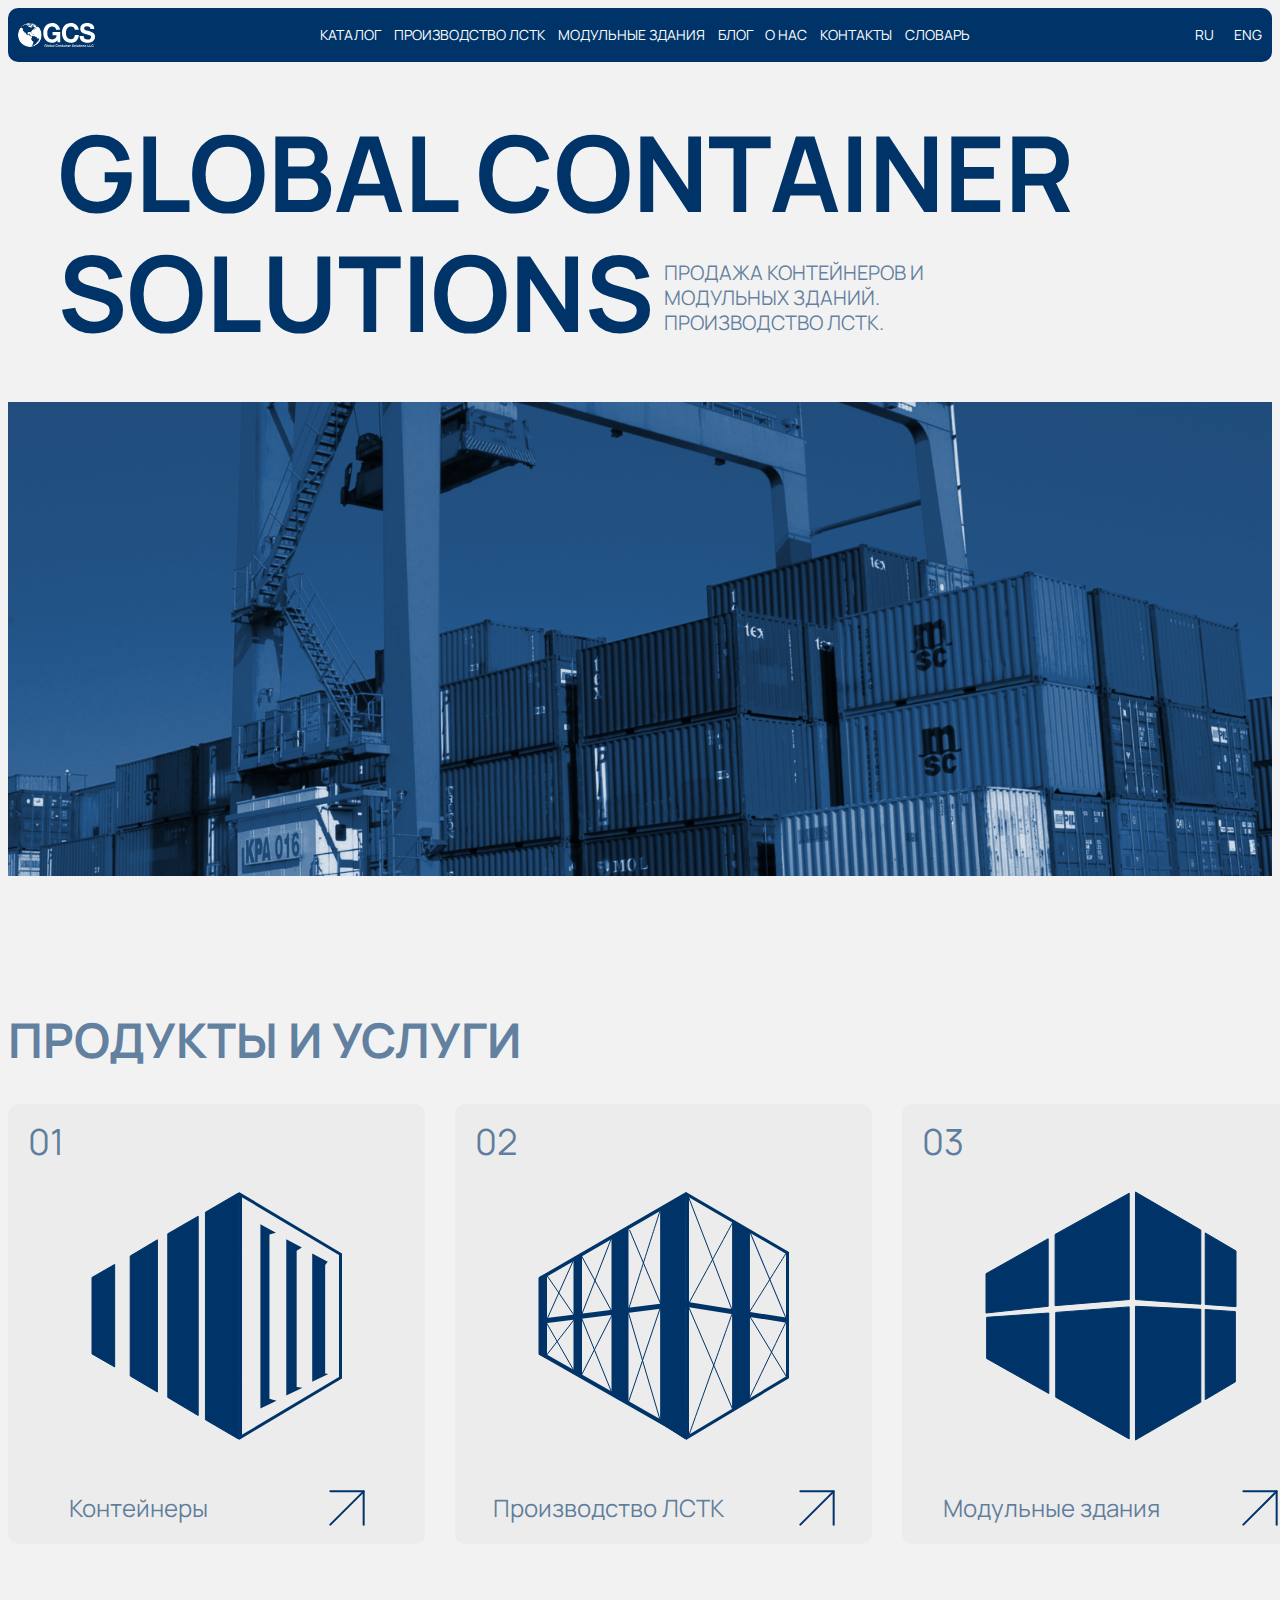
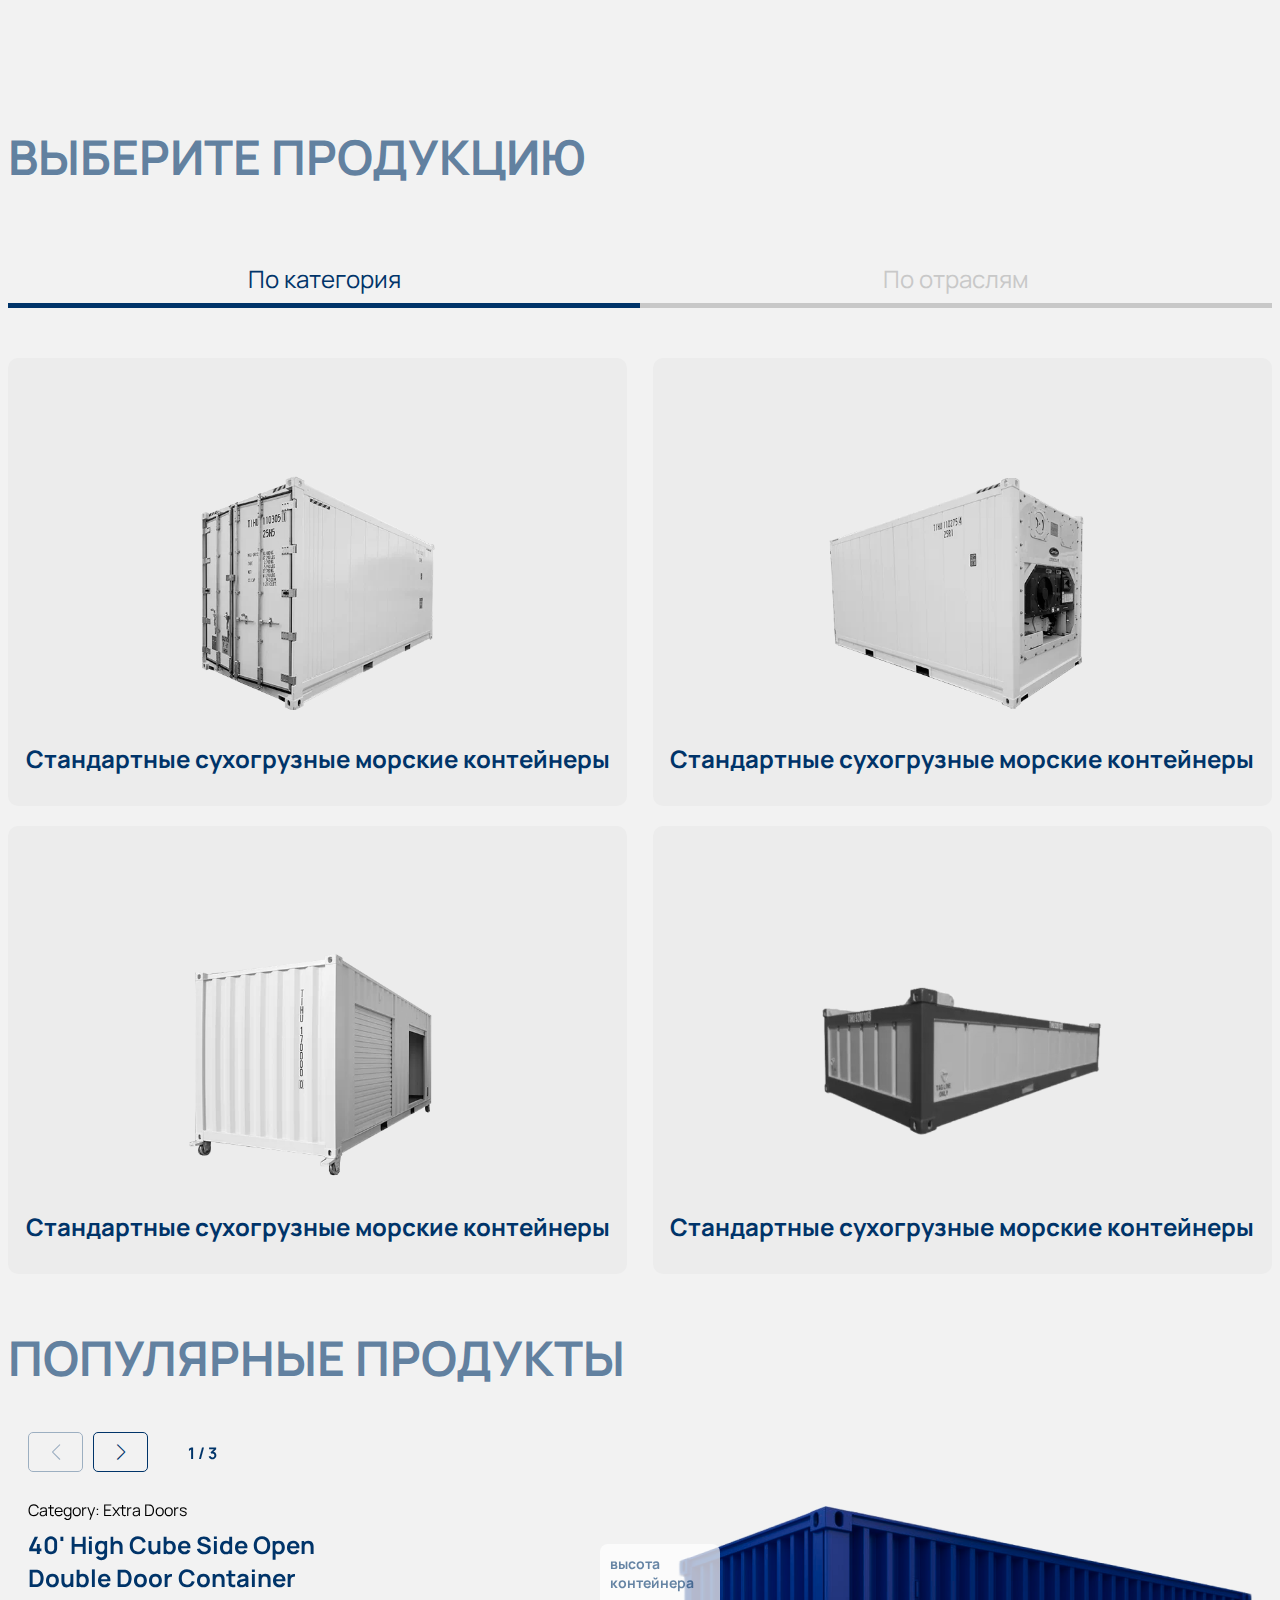
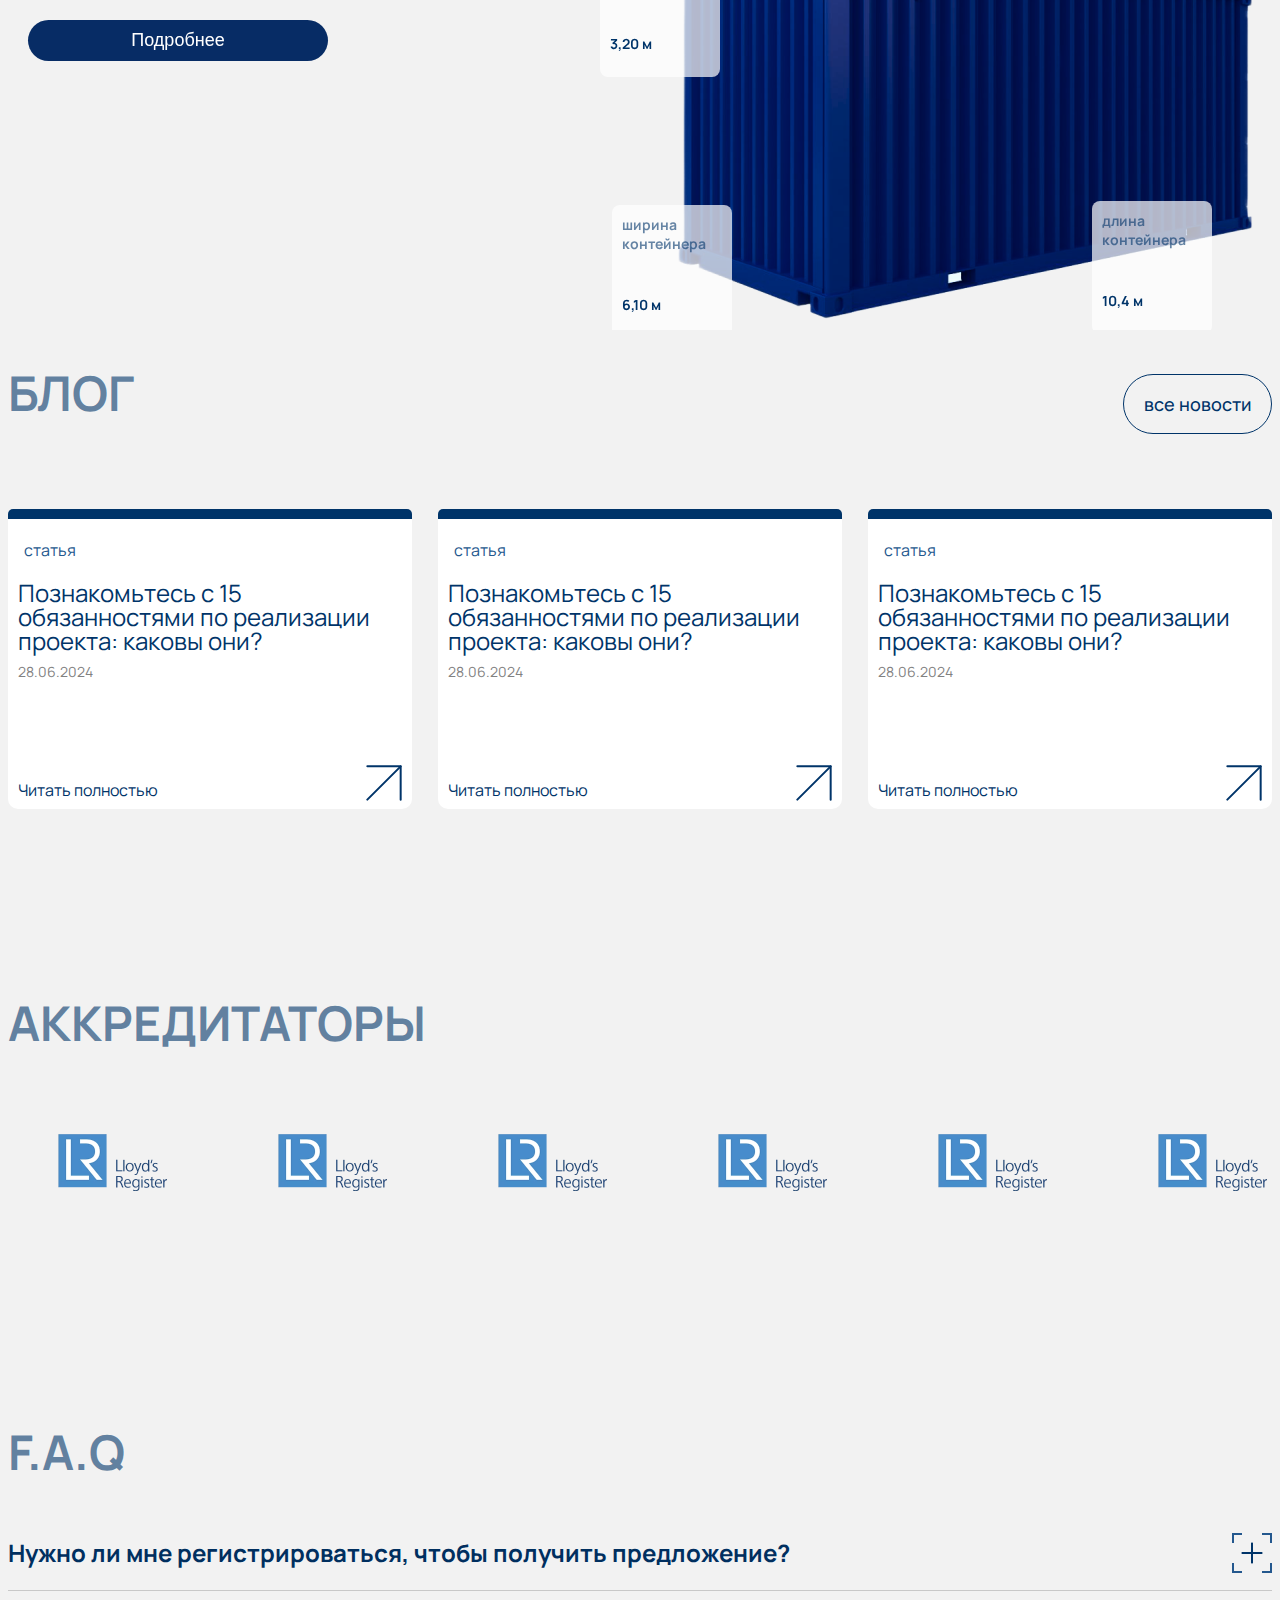
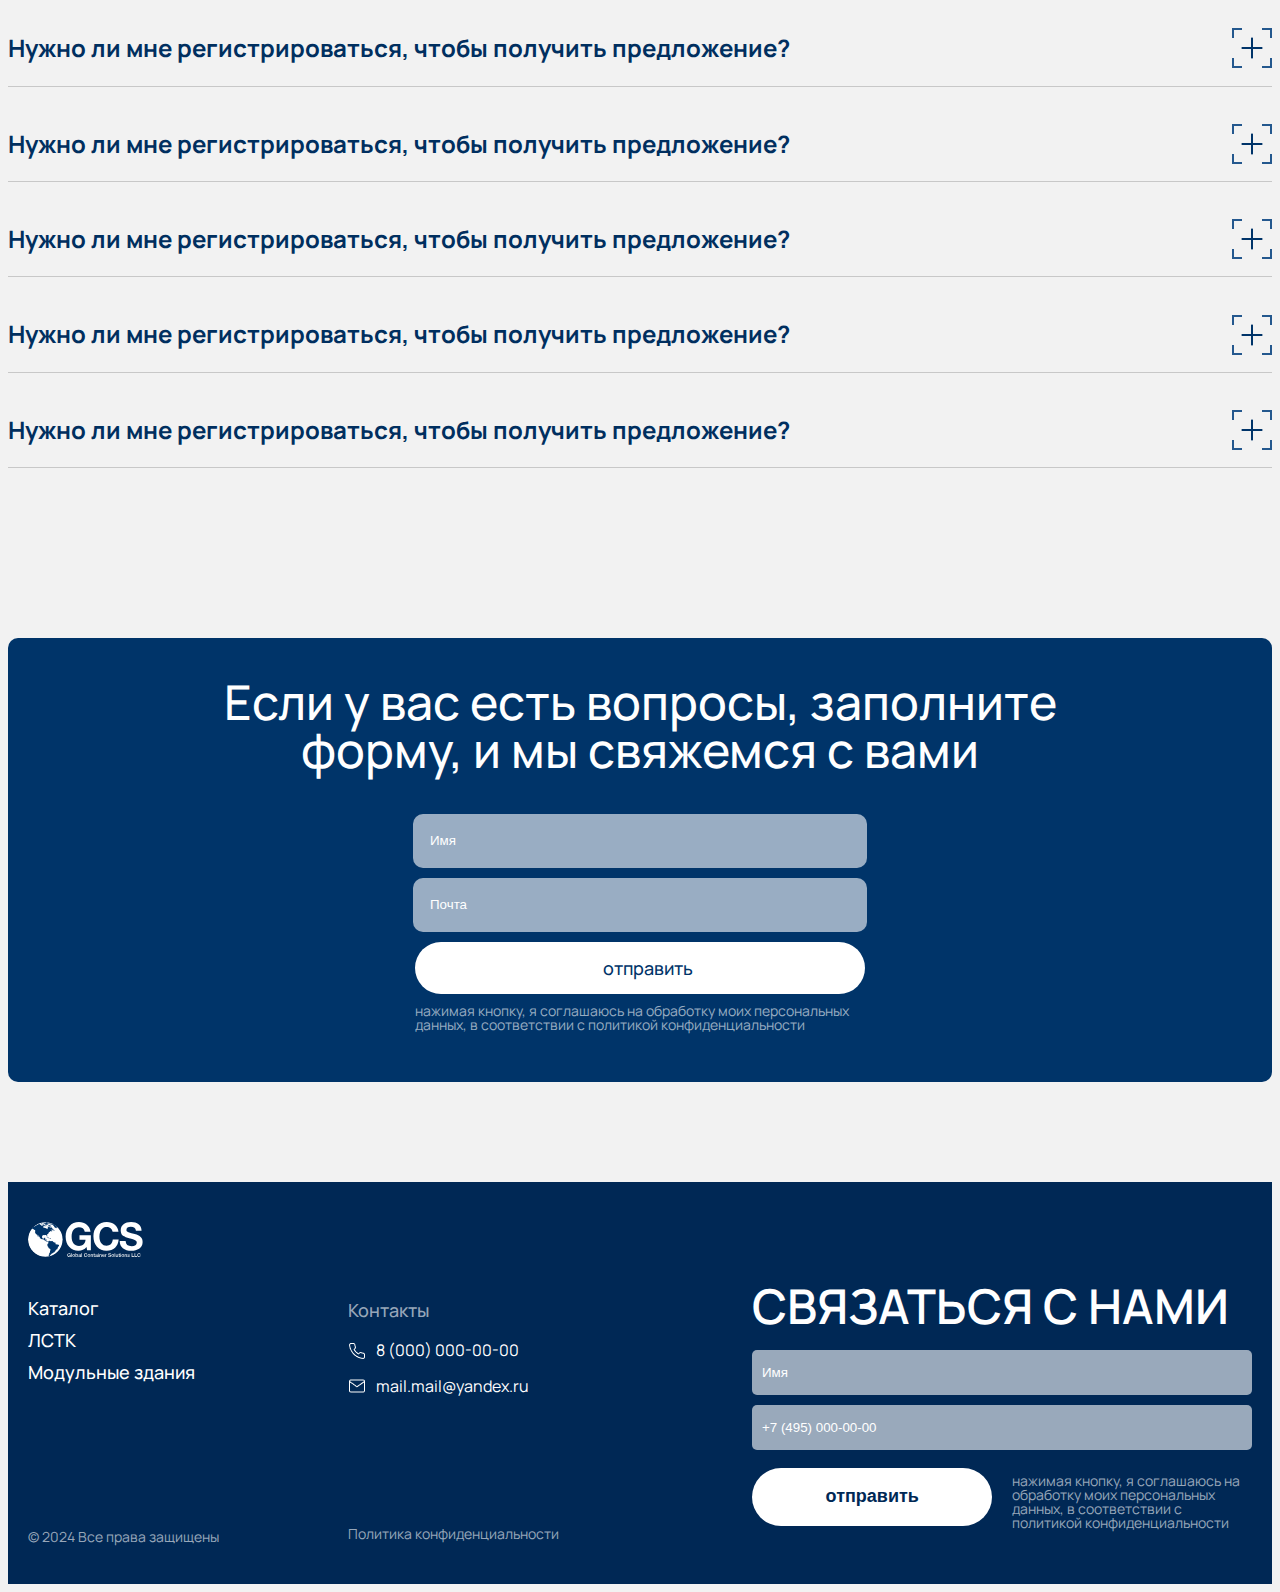
==== index.html @ d438d5f3 "поправил ссылки" ====
<!DOCTYPE html>
<html lang="ru">
<head>
    <meta charset="UTF-8">
    <meta name="viewport" content="width=device-width, initial-scale=1.0">
    <title>Главная страница</title>
    <link rel="stylesheet" href="owlcarousel/assets/owl.carousel.min.css">
    <link rel="stylesheet" href="owlcarousel/assets/owl.theme.default.min.css">
    <link rel="stylesheet" href="https://cdn.jsdelivr.net/npm/swiper@11/swiper-bundle.min.css" />
    <link rel="stylesheet" href="https://unpkg.com/swiper/swiper-bundle.min.css">
    <link rel="preconnect" href="https://fonts.googleapis.com">
    <link rel="preconnect" href="https://fonts.gstatic.com" crossorigin>
    <link rel="stylesheet" href="css/style.css">
    <link rel="stylesheet" href="css/style-media.css">
    <link href="https://fonts.googleapis.com/css2?family=Golos+Text:wght@400..900&family=Manrope:wght@200..800&display=swap" rel="stylesheet">
</head>

<style>







</style>
 
    

<body>

    <header>
        <div class="header-main">
            <div class="header-logo">
                <!-- <img src="img/Logo.png"> -->
                <svg xmlns="http://www.w3.org/2000/svg" width="77" height="24" viewBox="0 0 77 24" fill="none" style="margin-top: 5px;">
                    <g clip-path="url(#clip0_1022_3443)">
                    <path d="M23.7775 11.9979C23.7775 18.5639 18.4547 23.8867 11.8888 23.8867C5.32278 23.8867 0 18.5639 0 11.9979C0 5.43191 5.32278 0.109131 11.8888 0.109131C18.4547 0.109131 23.7775 5.43191 23.7775 11.9979Z" fill="white"/>
                    <path d="M12.1437 2.91209C12.113 2.91209 11.9594 2.88129 11.9287 2.88129C11.9184 2.86076 11.9041 2.80121 11.9287 2.72728C11.9594 2.66568 12.0208 2.72728 12.113 2.69648C12.2051 2.66568 12.1437 2.66568 12.328 2.66568C12.3526 2.66568 12.4611 2.70675 12.5123 2.72728C12.6045 2.75808 12.7827 2.81969 12.7581 2.81969H12.6352C12.5738 2.81969 12.4816 2.85049 12.4202 2.88129C12.3587 2.91209 12.3587 2.91209 12.2973 2.91209H12.1437Z" fill="#003469"/>
                    <path d="M17.5197 5.86899C17.4788 5.85873 17.3845 5.83819 17.3354 5.83819L17.3661 5.68418C17.3661 5.67392 17.3723 5.65338 17.3968 5.65338C17.4276 5.65338 17.4276 5.59178 17.4583 5.56098L17.489 5.53018L17.5197 5.43777L17.5812 5.31457C17.6221 5.2735 17.7102 5.19752 17.7348 5.22216C17.7655 5.25296 17.704 5.31457 17.704 5.34537V5.46857C17.7245 5.49938 17.7778 5.56098 17.8269 5.56098C17.8884 5.56098 17.9191 5.56098 18.042 5.59178C18.1648 5.62258 18.1034 5.62258 18.1648 5.71499V5.77659L18.3799 5.9922C18.3594 6.01273 18.3123 6.04764 18.2877 6.023C18.257 5.9922 18.2263 5.9306 18.1648 5.9306H18.1034C18.0522 5.92033 17.9437 5.89363 17.9191 5.86899C17.8945 5.84435 17.8474 5.83819 17.8269 5.83819L17.7348 5.86899H17.5197Z" fill="#003469"/>
                    <path d="M15.0007 11.444H14.7242C14.7037 11.4132 14.6935 11.3516 14.8163 11.3516C14.9699 11.3516 14.9085 11.3208 15.0007 11.2284C15.0314 11.1976 15.0007 11.136 15.1543 11.0436C15.3079 11.0436 15.4 11.2284 15.7072 11.29C15.953 11.3393 15.8506 11.3927 15.7687 11.4132C15.7175 11.4235 15.6028 11.444 15.5536 11.444C15.4922 11.444 15.4922 11.4748 15.4 11.4748C15.3079 11.4748 15.2771 11.5056 15.185 11.4748C15.1113 11.4502 15.0314 11.444 15.0007 11.444Z" fill="#003469"/>
                    <path d="M14.0791 11.1053L14.0791 11.0437C14.0791 11.0129 13.9562 10.9513 13.864 10.8897C13.7719 10.8281 13.8026 10.8589 13.7719 10.7973C13.7411 10.7357 13.649 10.7973 13.4647 10.7357C13.2803 10.6741 13.2189 10.6125 13.1575 10.6125C13.096 10.6125 13.0346 10.5509 12.9117 10.5201C12.7888 10.4893 12.7581 10.5817 12.6967 10.6125C12.6352 10.6433 12.5738 10.6741 12.6352 10.4585C12.6967 10.366 12.7581 10.4277 13.0039 10.4277C13.1575 10.4277 13.2189 10.4277 13.3418 10.4585C13.4647 10.4893 13.5261 10.4893 13.649 10.5201C13.7719 10.5509 13.8333 10.6433 13.864 10.6741C13.8947 10.7049 13.9562 10.7357 14.0176 10.7357C14.0791 10.7357 14.2327 10.7973 14.2941 10.7973C14.3556 10.7973 14.417 10.8897 14.5399 10.9513C14.6382 11.0006 14.5808 11.0539 14.5399 11.0745L14.417 11.1053H14.0791Z" fill="#003469"/>
                    <path d="M20.346 3.80531L20.4075 3.7437C20.4075 3.7437 19.9215 3.21592 19.578 2.91207C19.1929 2.57146 18.8612 2.29604 18.5335 2.11123C18.2058 1.92642 17.5382 1.54448 17.489 1.4952C17.4276 1.4952 17.274 1.37199 17.1204 1.37199H16.9361C16.8746 1.37199 16.9053 1.34119 16.8746 1.31039C16.8439 1.27959 16.8132 1.27959 16.6289 1.24879C16.4445 1.21798 16.4753 1.27959 16.3217 1.24879C16.1681 1.21798 16.0759 1.21798 15.9223 1.21798C15.7687 1.21798 15.7072 1.21798 15.6765 1.18718C15.6458 1.15638 15.6458 1.21798 15.5844 1.21798H15.4922C15.482 1.23852 15.4431 1.27959 15.3693 1.27959H15.0928C14.9085 1.27959 14.97 1.24879 14.9392 1.21798C14.9085 1.18718 14.7549 1.18718 14.5092 1.15638C14.2634 1.12558 14.3863 1.24879 14.3863 1.27959C14.3863 1.31039 14.4477 1.31039 14.5399 1.31039C14.632 1.31039 14.6013 1.31039 14.6628 1.34119C14.7242 1.37199 14.7549 1.40279 14.8164 1.43359C14.8778 1.4644 14.8778 1.4644 14.9085 1.4952C14.9392 1.526 14.9085 1.5876 15.0314 1.6184C15.1543 1.6492 15.1236 1.6184 15.2157 1.6184H15.4922C15.6765 1.6184 15.5844 1.6492 15.738 1.71081C15.8916 1.77241 15.8916 1.74161 16.2909 1.71081C16.5367 1.71081 16.3524 1.74161 16.506 1.77241C16.6596 1.80321 16.6289 1.83401 16.8132 1.92642C16.9975 2.01882 16.9668 2.04962 17.0282 2.11123C17.0897 2.17283 17.2125 2.26523 17.274 2.29604C17.3231 2.32068 17.3559 2.34737 17.3661 2.35764C17.4378 2.40897 17.5935 2.51781 17.6426 2.54245C17.7041 2.57325 17.7041 2.54245 17.7962 2.57325C17.8884 2.60405 17.6426 2.60405 17.5505 2.60405C17.4767 2.60405 17.4378 2.64512 17.4276 2.66565C17.4583 2.67592 17.5505 2.70261 17.6733 2.72726C17.8269 2.75806 17.7348 2.72726 17.8269 2.72726C17.9191 2.72726 18.0113 2.75806 18.1034 2.81966C18.1956 2.88126 18.0727 2.88126 17.9191 2.91207C17.7655 2.94287 17.8577 2.97367 17.7962 2.97367C17.7348 2.97367 17.7655 3.00447 17.7962 3.12768C17.8577 3.15848 17.8577 3.18928 17.9191 3.25088C17.9806 3.31248 17.9806 3.34329 18.1034 3.43569C18.2263 3.52809 18.1649 3.49729 18.1956 3.6205C18.2263 3.7437 18.257 3.7129 18.3492 3.77451C18.4414 3.83611 18.5335 3.89771 18.595 3.89771C18.6564 3.89771 18.6257 3.92851 18.7793 3.95931C18.9329 3.99012 18.9943 4.08252 19.0558 4.11332C19.1172 4.14412 19.1172 4.17493 19.1479 4.23653C19.1786 4.29813 19.3015 4.23653 19.363 4.23653C19.4244 4.23653 19.4244 4.23653 19.4244 4.14412C19.4244 4.05172 19.4244 4.11332 19.4858 4.02092C19.5166 4.02092 19.5473 4.02092 19.6702 3.7437C19.7623 3.7437 19.7623 3.77451 19.9159 3.80531C20.0695 3.83611 20.0695 3.83611 20.1617 3.83611C20.2354 3.83611 20.2539 3.87718 20.2539 3.89771C20.2743 3.88745 20.3214 3.85459 20.346 3.80531Z" fill="#003469"/>
                    <path d="M13.0345 1.27959H12.9117C12.9219 1.27959 12.9362 1.28575 12.9117 1.31039C12.8871 1.33503 12.9014 1.38226 12.9117 1.40279C12.9014 1.40279 12.8687 1.40895 12.8195 1.43359C12.7581 1.4644 12.6966 1.43359 12.6659 1.43359H12.4816C12.3587 1.43359 12.2665 1.43359 11.9593 1.40279C11.7136 1.37815 11.7955 1.39253 11.8672 1.40279C11.734 1.40279 11.4309 1.39663 11.2835 1.37199C11.1913 1.37199 10.9148 1.37199 10.8841 1.31039C10.9251 1.27959 11.0316 1.21182 11.1299 1.18718C11.1606 1.18718 11.3756 1.21798 11.6214 1.27959C11.7613 1.31465 12.0339 1.31021 12.2534 1.29734C12.2132 1.28945 12.1719 1.27959 12.1129 1.27959C11.9286 1.27959 11.9901 1.24879 11.9593 1.21798C11.9348 1.19334 11.8467 1.18718 11.8057 1.18718L11.6214 1.15638C11.6009 1.14611 11.5661 1.12558 11.5907 1.12558C11.6214 1.12558 11.6521 1.09478 11.7136 1.00237C11.6828 0.971571 11.5907 1.00237 11.4371 1.03317C11.4064 1.03317 11.3756 1.06398 11.2835 1.06398H11.0992C11.0377 1.06398 10.9456 1.06398 10.8227 0.940771C10.7305 0.879168 10.7305 0.940771 10.6691 0.940771H10.3619C10.239 0.940771 10.2697 0.899702 10.3004 0.879168C10.3209 0.868901 10.368 0.842206 10.3926 0.817565C10.4233 0.786763 10.454 0.786763 10.5155 0.755962C10.5769 0.72516 10.6076 0.72516 10.6691 0.694359C10.7305 0.663557 10.792 0.694359 10.8534 0.72516C10.9148 0.755962 11.007 0.755962 11.0992 0.786763C11.1729 0.811404 11.1913 0.838099 11.1913 0.848366C11.222 0.827832 11.2896 0.774443 11.3142 0.72516C11.4371 0.72516 11.3756 0.72516 11.4678 0.663557C11.56 0.601954 11.5292 0.663557 11.56 0.601954C11.5907 0.540352 11.5907 0.571153 11.6521 0.571153C11.7136 0.571153 11.6828 0.571153 11.8057 0.601954C11.9286 0.632756 12.0208 0.601954 12.1744 0.601954H12.3587C12.3894 0.601954 12.4201 0.50955 12.4201 0.447947V0.417146C12.3177 0.396611 12.1068 0.355543 12.0822 0.355543C12.0515 0.355543 12.0208 0.355543 11.8979 0.324741C11.775 0.29394 11.8979 0.263138 11.9593 0.201535C11.9839 0.176894 12.0105 0.191268 12.0208 0.201535L12.0515 0.109131C12.4406 0.119398 13.2312 0.146093 13.2803 0.170734C13.3417 0.201535 13.3725 0.324741 13.3725 0.324741C13.3725 0.324741 13.2189 0.386344 13.096 0.478749C13.1267 0.478749 13.2218 0.551204 13.311 0.571153C13.4164 0.594718 13.4339 0.571153 13.5875 0.571153C13.7411 0.571153 13.7411 0.571153 13.9254 0.601954C14.1098 0.632756 14.1712 0.632756 14.2326 0.632756C14.2941 0.632756 14.5398 0.755962 14.6934 0.786763C14.847 0.817565 15.1235 0.909969 15.4614 0.909969C15.7994 0.909969 15.6151 0.940771 15.7072 0.971572C15.7994 1.00237 15.5536 0.971572 15.4 0.971572H15.3078C15.2464 0.981839 15.1112 1.00237 15.0621 1.00237H14.7549C14.7242 1.00237 14.632 1.00237 14.4477 1.06398C14.4231 1.11326 14.417 1.08451 14.417 1.06398H14.2326C14.1917 1.05371 14.0913 1.02701 14.0176 1.00237C13.9254 0.971572 13.9254 1.00237 13.864 1.00237C13.8026 1.00237 13.8333 1.06398 13.8026 1.06398C13.7718 1.06398 13.7718 1.09478 13.7411 1.12558C13.7165 1.15022 13.5988 1.13585 13.5476 1.12558L13.2803 1.12558C13.1328 1.12558 13.2189 1.14611 13.2803 1.15638C13.2598 1.18718 13.2036 1.22114 13.179 1.24578C13.1483 1.27658 13.096 1.27959 13.0345 1.27959Z" fill="#003469"/>
                    <path d="M9.99327 1.46436C9.99327 1.489 9.97279 1.49516 9.96255 1.49516H9.34815C9.25598 1.49516 9.28669 1.49515 9.22525 1.46435C9.16382 1.43355 9.16382 1.43355 9.1331 1.40275C9.10238 1.37195 9.07166 1.37195 9.07166 1.34115C9.07166 1.31035 8.94878 1.34115 8.88734 1.34115C8.8259 1.34115 8.79518 1.34115 8.73374 1.27955C8.6723 1.21794 8.73374 1.21794 8.76446 1.15634C8.79518 1.09474 8.79518 1.12554 8.85662 1.09474C8.91806 1.06394 8.91806 1.09474 9.04094 1.06394C9.16382 1.03314 9.07166 1.06394 9.22526 1.06394H9.40959C9.56319 1.06394 9.50175 1.09474 9.53247 1.12554C9.56319 1.15634 9.50175 1.15634 9.44031 1.18714C9.37887 1.21794 9.34815 1.27955 9.34815 1.31035C9.34815 1.33499 9.36863 1.32062 9.37887 1.31035H9.40959C9.45055 1.31035 9.54476 1.30419 9.59391 1.27955C9.65535 1.24875 9.65535 1.27955 9.71679 1.27955H9.87039C9.96255 1.27955 9.96255 1.31035 9.99327 1.34115C10.024 1.37195 9.99327 1.43355 9.99327 1.46436Z" fill="#003469"/>
                    <path d="M14.1314 23.4028C14.0822 23.4028 14.0935 23.4072 14.0699 23.4028C13.9485 23.38 14.2235 23.1263 14.2235 23.1263V23.0034L14.285 22.7884C14.2542 22.7679 14.1867 22.7147 14.1621 22.6655C14.1375 22.6164 14.1314 22.6113 14.1314 22.5734C14.1314 22.4595 14.3095 22.5549 14.4078 22.4812C14.5307 22.389 14.5307 22.4198 14.5307 22.3583C14.5307 22.2969 14.6229 22.2354 14.6536 22.1126C14.6536 22.1126 14.5205 22.0921 14.5307 22.0511C14.541 22.0102 14.5553 21.8852 14.5307 21.7132C14.5 21.4981 14.5307 21.6518 14.5307 21.5596C14.5307 21.4674 14.5614 21.4367 14.7458 21.1909C14.8687 21.0681 14.9199 21.0783 14.9301 21.0988C14.9608 21.0578 15.0222 20.9698 15.0222 20.9452V20.7609C15.0222 20.7117 15.0427 20.6789 15.053 20.6687C15.0632 20.6482 15.0837 20.552 15.0837 20.3308C15.0837 20.0543 15.053 20.2386 15.0837 20.085C15.1144 19.9314 15.1759 19.9621 15.1759 19.9007C15.1759 19.8393 15.268 19.7778 15.268 19.6856C15.268 19.5935 15.268 19.5013 15.2987 19.1941C15.3295 19.0712 15.3295 19.102 15.4216 18.8869C15.4216 18.7948 15.3602 18.7333 15.3295 18.6412C15.2987 18.549 15.268 18.5797 15.1759 18.4876C15.0837 18.3954 15.053 18.4876 15.053 18.4261C15.053 18.3647 14.9301 18.3032 14.7458 18.2418C14.5983 18.1926 14.541 18.1599 14.5307 18.1496C14.4181 18.0882 14.1867 17.9407 14.1621 17.8424C14.1314 17.7195 14.1006 17.781 14.0699 17.6888C14.0392 17.5967 14.0085 17.5659 14.0085 17.4431C14.0085 17.3202 13.9163 17.3202 13.7934 17.0437C13.6706 16.7672 13.7013 16.9515 13.5784 16.7058C13.4555 16.46 13.4248 16.6443 13.3634 16.5829C13.3019 16.5215 13.2098 16.46 13.3634 15.9992C13.4248 15.9378 13.3634 15.9071 13.3019 15.7227C13.2405 15.6306 13.2098 15.6306 13.517 14.9854C13.732 14.8011 13.7013 14.8933 13.7934 14.7704C13.8856 14.6475 13.9163 14.709 13.9163 14.6168C13.9163 14.5431 13.9778 14.5451 14.0085 14.5554V14.0946L13.9163 13.8795C13.8754 13.8488 13.7811 13.7628 13.732 13.6645C13.7106 13.6217 13.704 13.6007 13.7049 13.5922L13.5784 13.5416C13.5374 13.5621 13.4371 13.603 13.3634 13.603C13.2896 13.603 13.3326 13.644 13.3634 13.6645C13.3224 13.6952 13.2343 13.7382 13.2098 13.6645C13.179 13.5723 13.0869 13.6337 13.0254 13.603C12.964 13.5723 12.9025 13.603 12.9025 13.5416C12.9025 13.4924 12.8411 13.4801 12.8104 13.4801C12.7592 13.4597 12.6568 13.4064 12.6568 13.3573C12.6568 13.2958 12.5646 13.3573 12.3803 13.2651C12.2881 13.2651 12.2881 13.2037 12.1345 12.9886C12.0424 12.8657 12.1345 12.9272 12.0731 12.8657C12.0117 12.8043 12.0731 12.7429 12.0117 12.6507C11.9502 12.5585 11.8888 12.6507 11.7659 12.6507C11.643 12.6507 11.6737 12.6507 11.6123 12.5278C11.5509 12.4049 11.5201 12.5278 11.3973 12.4664C11.2744 12.4049 11.2437 12.4664 11.09 12.4357C10.9364 12.4049 10.9979 12.4049 10.9057 12.3128C10.875 12.2821 10.7828 12.2513 10.66 12.0363C10.6292 11.9441 10.5371 11.9134 10.4142 11.9134H9.7998C9.76908 11.8929 9.65234 11.852 9.43115 11.852C9.20997 11.852 9.25707 11.7701 9.30827 11.7291C9.20587 11.6881 8.98264 11.5939 8.90891 11.5448C8.81675 11.4833 8.81675 11.4833 8.66314 11.3912C8.54026 11.3174 8.40714 11.1966 8.35594 11.1454L8.09812 11.1168C8.09275 11.1177 8.08656 11.1171 8.07946 11.1147L8.09812 11.1168C8.16252 11.1054 8.11018 10.8646 8.11018 10.5924C8.11018 10.5003 8.07946 10.4696 8.04874 10.4081C8.01802 10.3467 7.89514 10.2545 7.8337 10.1931C7.77226 10.1316 7.80298 10.1009 7.43433 9.82443C7.34217 9.79371 7.34217 9.76299 7.15785 9.48651C7.09641 9.3329 7.00425 9.39435 7.00425 9.3329V9.11786C7.00425 8.99498 6.81993 9.0257 6.66632 8.90282C6.51272 8.77994 6.54344 8.77994 6.45128 8.74922C6.35912 8.7185 6.35912 8.8721 6.35912 8.90282C6.35912 8.9274 6.42056 8.99498 
                    6.45128 9.0257C6.46152 9.05642 6.50658 9.14244 6.60488 9.24074C6.70319 9.33905 6.6868 9.38411 6.66632 9.39435L6.81993 9.57867L6.88137 9.70155C6.90185 9.74251 6.9551 9.84286 7.00425 9.91659C7.0534 9.99032 7.02473 9.98827 7.00425 9.97803C7.03497 10.019 7.1087 10.1009 7.15785 10.1009C7.207 10.1009 7.23977 10.1624 7.25001 10.1931C7.28073 10.2443 7.32374 10.359 7.25001 10.4081C7.20086 10.4081 7.20905 10.3672 7.21929 10.3467C7.19881 10.3467 7.13942 10.3282 7.06569 10.2545C6.97353 10.1624 7.00425 10.2545 6.94281 10.2545C6.89365 10.2545 6.88137 10.2136 6.88137 10.1931H6.81993C6.78921 10.1112 6.72776 9.92888 6.72776 9.85515C6.72776 9.76299 6.66632 9.70155 6.60488 9.64011C6.54344 9.57867 6.45128 9.57867 6.35912 9.39435C6.35912 9.3329 6.26696 9.3329 6.26696 9.1793C6.23624 9.11786 6.20552 9.0257 5.99048 8.65706C5.92904 8.53418 5.92904 8.47274 5.71399 8.31913C5.52967 8.28841 5.52967 8.28841 5.49895 8.25769C5.46823 8.22697 5.40679 8.19625 5.37607 8.16553C5.3515 8.14096 5.32487 8.05289 5.31463 8.01193L5.22247 7.95049C5.20199 7.89929 5.13645 7.76003 5.03815 7.61257C5.03815 7.58185 4.94599 7.55113 4.88455 7.27464C4.88455 7.2132 4.82311 7.12104 4.82311 6.93672V6.66024L4.94599 6.4452V6.04583C4.94599 6.01511 4.88455 5.95367 4.88455 5.92295C4.88455 5.89223 4.94599 5.92295 4.94599 5.89223C4.94599 5.86151 5.09959 5.76935 5.06887 5.73863C5.03815 5.70791 5.06887 5.70791 5.03815 5.67719C5.00743 5.64647 4.91527 5.64647 4.82311 5.58503C4.73094 5.52359 4.6695 5.55431 4.54662 5.49287C4.42374 5.43142 4.42374 5.46215 4.3623 5.43142C4.30086 5.4007 4.30086 5.4007 4.23942 5.27782C4.17798 5.15494 4.23942 5.18566 4.17798 5.00134C4.11654 4.81702 4.14726 5.00134 4.08582 5.06278C4.02438 5.12422 4.02438 5.12422 3.9015 5.0935C3.77861 5.06278 3.80934 5.03206 3.77861 5.00134C3.74789 4.97062 3.74789 4.90918 3.77861 4.81702C3.80934 4.72486 3.77861 4.7863 3.71717 4.75558C3.65573 4.72486 3.68645 4.7863 3.65573 4.84774C3.62501 4.90918 3.53285 4.90918 3.44069 4.90918C3.34853 4.90918 3.44069 4.87846 3.40997 4.7863C3.37925 4.69414 3.40997 4.75558 3.37925 4.69414C3.34853 4.6327 3.28709 4.6327 3.22565 4.6327H2.94917C2.79557 4.6327 2.88773 4.66342 2.82629 4.69414C2.76484 4.72486 2.73412 4.75558 2.67268 4.75558C2.62353 4.75558 2.50884 4.71462 2.45764 4.69414C2.45764 4.69414 2.79989 4.25177 3.04133 3.98757C3.25879 3.74961 3.62501 3.40388 3.62501 3.40388L3.80934 3.281H3.84006C3.87078 3.281 3.93836 3.27486 3.96294 3.25028C3.99366 3.21956 4.02438 3.21956 4.08582 3.15812C4.14726 3.09668 4.2087 3.1274 4.3623 3.06596C4.5159 3.00452 4.45446 3.03524 4.57734 3.00452C4.70022 2.9738 4.63878 2.9738 4.73094 2.94308C4.82311 2.91236 4.79239 2.91236 4.85383 2.88164C4.91527 2.85092 4.94599 2.85092 5.03815 2.8202C5.13031 2.78948 5.16103 2.78948 5.22247 2.75876C5.28391 2.72804 5.22247 2.69732 5.28391 2.57444C5.34535 2.45155 5.28391 2.513 5.37607 2.45155C5.46823 2.39011 5.52967 2.42083 5.71399 2.39011C5.89832 2.35939 5.80616 2.23651 5.83688 2.14435C5.86145 2.07062 5.97 2.11363 6.0212 2.14435L6.38984 2.08291H6.45128C6.49224 2.08291 6.67247 2.07062 7.06569 2.02147C7.55721 1.96003 7.28073 2.02147 7.40361 1.99075C7.52649 1.96003 7.49577 1.96003 7.55721 1.92931C7.60637 1.90473 7.63913 1.87811 7.64937 1.86787C7.60841 1.85763 7.49577 1.83715 7.37289 1.83715H7.00425C6.91209 1.83715 6.60488 1.80643 6.57416 1.68355C6.6356 1.65283 6.69704 1.68355 6.75849 1.62211C6.81993 1.56067 6.85065 1.56067 6.91209 1.52995C6.97353 1.49922 6.97353 1.49922 7.09641 1.40706C7.21929 1.3149 7.15785 1.37634 7.37289 1.3149C7.58793 1.25346 7.64937 1.28418 7.74154 1.28418C7.8337 1.28418 7.9873 1.3149 8.07946 1.3149C8.17162 1.3149 8.20234 1.43778 8.20234 1.49922C8.20234 1.56067 8.11018 1.62211 8.04874 1.65283C7.9873 1.68355 8.04874 1.77571 8.07946 1.83715C8.10403 1.8863 8.11018 1.85763 8.11018 1.83715L8.47882 1.68355L8.6017 1.80643C8.63242 1.83715 8.66314 1.96003 8.69386 1.99075C8.72459 2.02147 8.78603 2.08291 8.84747 2.08291C8.90891 2.08291 9.00107 
                    2.20579 9.00107 2.26723C9.00107 2.32867 8.93963 2.32867 8.84747 2.39011C8.77374 2.43927 8.81675 2.47203 8.84747 2.48227C8.88843 2.49251 8.97649 2.513 9.00107 2.513H9.15467C9.18539 2.513 9.30827 2.513 9.40043 2.48227C9.49259 2.45155 9.49259 2.45155 9.61547 2.45155H10.0456C10.0701 2.45155 10.1992 2.43107 10.2606 2.42083C10.2913 2.40035 10.3589 2.35939 10.3835 2.35939C10.4142 2.35939 10.4142 2.32867 10.4756 2.20579C10.4756 2.14435 10.4756 2.17507 10.4142 2.11363C10.3528 2.05219 10.3528 2.08291 10.322 2.05219C10.2913 2.02147 10.2606 2.05219 10.1684 2.05219C10.0763 2.05219 10.107 2.02147 10.107 1.99075C10.107 1.96003 10.1377 1.96003 10.1992 1.89859C10.2606 1.83715 10.1684 1.86787 10.1992 1.80643C10.2299 1.74499 10.2299 1.77571 10.3835 1.56067C10.4756 1.56067 10.5064 1.52995 10.66 1.52995C10.7828 1.52995 10.875 1.56067 10.9364 1.62211C10.9057 1.65283 10.8136 1.65283 10.6292 1.68355C10.4756 1.71427 10.5985 1.71427 10.5678 1.77571C10.5371 1.83715 10.66 1.86787 10.6907 1.89859C10.7214 1.92931 10.7214 1.96003 10.7214 1.99075C10.7214 2.01533 10.7828 2.08291 10.8136 2.11363C10.7828 2.08291 10.8934 2.18122 10.9672 2.20579C11.0593 2.23651 11.0286 2.20579 11.0593 2.17507C11.09 2.14435 11.09 2.17507 11.1822 2.17507C11.2744 2.17507 11.3358 2.17507 11.428 2.20579C11.5201 2.23651 11.4587 2.26723 11.4587 2.29795C11.4587 2.32253 11.4792 2.32867 11.4894 2.32867C11.4997 2.33891 11.5263 2.35939 11.5509 2.35939C11.5816 2.35939 11.6123 2.35939 11.7966 2.32867C11.8888 2.32867 11.8581 2.29795 11.9195 2.26723C11.9809 2.23651 11.9809 2.20579 12.0117 2.17507C12.0424 2.14435 12.0424 2.11363 12.0424 2.08291C12.0424 2.05219 12.0424 2.02147 12.0117 2.02147C11.9809 2.02147 11.8273 1.99075 11.7352 1.96003C11.643 1.92931 11.5816 1.89859 11.428 1.86787C11.2744 1.83715 11.3358 1.83715 11.2744 1.77571C11.2129 1.71427 11.2437 1.74499 11.2744 1.71427C11.3051 1.68355 11.3665 1.71427 11.5201 1.65283C11.6737 1.59139 11.5816 1.65283 11.6737 1.62211C11.7659 1.59139 11.7045 1.62211 11.7352 1.62211H11.8581C11.9195 1.62211 11.9502 1.62211 12.1038 1.59139C12.2574 1.56067 12.2881 1.62211 12.4417 1.62211H12.6568C12.6875 1.62211 12.7489 1.59139 12.8411 1.56067C12.9333 1.52995 12.9025 1.52995 12.964 1.52995C13.0254 1.52995 13.0561 1.56067 13.179 1.62211C13.3019 1.68355 13.3326 1.65283 13.4248 1.71427C13.517 1.77571 13.5784 1.77571 13.6706 1.80643C13.7443 1.831 13.8037 1.81667 13.8242 1.80643C13.8344 1.82691 13.8549 1.87401 13.8549 1.89859C13.8549 1.92931 13.9163 1.92931 13.9778 1.92931C14.0392 1.92931 14.0085 1.92931 14.1621 1.9749C14.3157 2.0205 14.2542 2.02147 14.3464 2.08291C14.4386 2.14435 14.5307 2.17507 14.5614 2.17507C14.5922 2.17507 14.715 2.23651 14.8379 2.26723C14.9608 2.29795 15.0222 2.32867 15.1144 2.32867C15.2066 2.32867 15.2066 2.39011 15.268 2.42083C15.3295 2.45155 15.4523 2.513 15.6059 2.60516C15.7595 2.69732 15.7288 2.6666 15.8517 2.72804C15.9746 2.78948 16.0667 2.75876 16.1282 2.75876C16.1773 2.75876 16.1896 2.84068 16.1896 2.88164H15.9746C15.9029 2.88164 15.7534 2.86935 15.7288 2.8202C15.6981 2.75876 15.5752 2.72804 15.3602 2.72804C15.1451 2.72804 15.2987 2.8202 15.3295 2.8202C15.3602 2.8202 15.3909 2.91236 15.4216 2.9738C15.4523 3.03524 15.4831 3.00452 15.5752 3.03524C15.6674 3.06596 15.8517 3.06596 15.8824 3.09668C15.9131 3.1274 15.821 3.1274 15.7288 3.15812C15.6367 3.18884 15.5752 3.21956 15.5445 3.21956C15.5138 3.21956 15.4216 3.25028 15.3602 3.31172C15.2987 3.37316 15.1144 3.18884 14.8994 3.15812C14.6843 3.1274 14.8686 3.15812 14.8379 3.1274C14.8072 3.09668 14.7458 3.09668 14.6843 3.06596C14.6229 3.03524 14.6536 3.00452 14.6229 2.9738C14.5922 2.94308 14.5614 2.9738 14.3771 2.94308C14.1928 2.91236 14.2542 2.88164 14.1928 2.8202C14.1314 2.75876 14.1928 2.7732 14.1621 2.72804C14.1314 2.68287 14.1621 2.6666 14.1621 2.57444C14.1621 2.48228 14.1928 2.54372 14.3157 2.42083C14.285 2.39011 14.1928 2.39011 14.0699 2.32867C13.947 2.26723 13.947 2.23651 13.8856 2.20579C13.8242 2.17507 13.7934 2.17507 13.7627 2.14435C13.732 2.11363 13.5477 2.11363 13.4862 2.08291C13.4248 2.05219 13.3941 2.08291 13.2712 2.08291C13.1483 2.08291 13.179 2.08291 12.9025 2.11363C12.6261 2.14435 12.8104 2.14435 12.7489 2.17507C12.6875 2.20579 12.5646 2.39011 12.5339 2.39011C12.5093 2.39011 12.4622 2.41059 12.4417 2.42083C12.411 2.43107 12.2881 2.45155 12.0424 2.45155C11.7352 2.45155 11.9195 2.48227 11.8273 2.513C11.7536 2.53757 11.7761 2.54372 11.7966 2.54372L11.6123 2.72804C11.6021 2.73828 
                    11.5631 2.76165 11.4894 2.7732C11.4157 2.78476 11.3973 2.80935 11.3973 2.8202C11.3665 2.8202 11.2867 2.82634 11.2129 2.85092C11.1208 2.88164 11.0593 2.88164 10.9979 2.91236C10.9364 2.94308 10.9057 2.94308 10.8136 2.9738C10.7214 3.00452 10.6292 3.09668 10.5371 3.15812C10.4449 3.21956 10.322 3.281 10.1992 3.40388C10.0763 3.52677 10.1992 3.46533 10.1992 3.49605C10.1992 3.52677 10.2606 3.55749 10.4449 3.64965C10.5371 3.64965 10.5064 3.64965 10.5371 3.68037C10.5678 3.71109 10.5678 3.74181 10.5985 3.77253C10.6292 3.80325 10.66 3.89541 10.6907 3.89541H11.1208C11.2437 3.89541 11.3051 3.92613 11.3973 3.95685C11.4894 3.98757 11.4894 3.98757 11.4894 4.04901C11.4894 4.11045 11.7352 4.11045 11.7659 4.11045H11.9195C11.9809 4.11045 12.0424 4.17189 12.0731 4.20261C12.1038 4.23333 12.1653 4.20261 12.2267 4.23333C12.2881 4.26405 12.3803 4.23333 12.5032 4.20261C12.6261 4.17189 12.5953 4.20261 12.6261 4.26405C12.6568 4.32549 12.6568 4.32549 12.6875 4.35621C12.7182 4.38693 12.6875 4.41765 12.6875 4.50982C12.6875 4.60198 12.7797 4.69414 12.7797 4.72486C12.7797 4.75558 12.9333 4.84774 12.964 4.84774C12.9947 4.84774 13.1176 4.90918 13.2098 4.90918C13.3019 4.90918 13.2405 4.90918 13.3019 4.87846C13.3511 4.85388 13.3838 4.86822 13.3941 4.87846C13.4248 4.86822 13.4862 4.83545 13.4862 4.7863C13.4862 4.72486 13.4555 4.75558 13.3941 4.60198C13.3326 4.44837 13.3634 4.54054 13.3019 4.41765C13.2712 4.38693 13.3326 4.35621 13.3941 4.32549C13.4555 4.29477 13.4555 4.35621 13.4862 4.35621C13.517 4.35621 13.5784 4.32549 13.6091 4.29477C13.6398 4.26405 13.7013 4.20261 13.732 4.14117C13.7627 4.07973 13.7627 4.07973 13.7627 4.04901V3.89541C13.7627 3.84626 13.7218 3.83397 13.7013 3.83397L13.5784 3.80325C13.5477 3.80325 13.4801 3.7971 13.4555 3.77253C13.4248 3.74181 13.3941 3.71109 13.3634 3.64965C13.3326 3.58821 13.4248 3.64965 13.4862 3.64965C13.5477 3.64965 13.517 3.61893 13.5784 3.61893C13.6398 3.61893 13.6091 3.58821 13.6398 3.55749C13.6644 3.53291 13.6501 3.52677 13.6398 3.52677C13.5989 3.50629 13.5108 3.42846 13.4862 3.281C13.4555 3.21956 13.4862 3.25028 13.517 3.1274C13.5784 3.06596 13.5784 3.09668 13.7013 3.09668C13.7627 3.09668 13.8242 3.15812 13.8549 3.18884C13.8856 3.21956 14.1006 3.18884 14.1928 3.18884C14.285 3.18884 14.2235 3.21956 14.3464 3.21956C14.4693 3.21956 14.3771 3.21956 14.4693 3.281C14.5307 3.31172 14.5922 3.37316 14.6536 3.40388C14.715 3.4346 14.7458 3.46533 14.8072 3.49605C14.8686 3.52677 14.8379 3.55749 14.8994 3.61893C14.9608 3.68037 15.0222 3.74181 15.0222 3.77253C15.0222 3.80325 15.1451 3.83397 15.268 3.83397H15.5752C15.7288 3.83397 15.6674 3.77253 15.6981 3.74181C15.7288 3.71109 15.8517 3.61893 15.8824 3.61893C15.9131 3.61893 15.9131 3.64965 15.9746 3.68037C16.036 3.71109 16.036 3.74181 16.0975 3.77253C16.1589 3.80325 16.1896 3.83397 16.2203 3.86469C16.2511 3.89541 16.3125 3.92613 16.3739 4.01829C16.4354 4.11045 16.4203 4.11045 16.4354 4.14117C16.4505 4.17189 16.4968 4.32549 16.4968 4.35621C16.4968 4.38693 16.589 4.41765 16.6811 4.44837C16.7549 4.47295 16.8552 4.5815 16.8962 4.6327L17.2034 4.75558C17.357 4.81702 17.2956 4.84774 17.3263 4.84774C17.357 4.84774 17.4492 4.90918 17.572 4.9399C17.6949 4.97062 17.6028 5.06278 17.572 5.06278C17.5413 5.06278 17.5106 5.0935 17.4492 5.12422C17.3877 5.15494 17.3877 5.15494 17.3877 5.18566C17.3877 5.21638 17.1727 5.21638 17.1112 5.2471C17.0498 5.27782 17.0498 5.33926 17.0191 5.33926C16.9945 5.33926 16.9064 5.35974 16.8655 5.36998C16.7528 5.3495 16.5061 5.30854 16.4203 5.30854H16.036C15.8824 5.30854 15.8517 5.30854 15.6981 5.33926C15.5445 5.36998 15.6367 5.36998 15.5752 5.4007C15.5138 5.43142 15.5138 5.43142 15.4216 5.49287C15.3295 5.55431 15.4523 5.55431 15.6059 5.49287C15.7595 5.43142 15.6981 5.46215 15.8517 5.43142C16.0053 5.4007 15.8824 5.43142 15.9439 5.43142C16.0053 5.43142 16.0975 5.49287 16.1282 5.58503C16.1589 5.67719 16.0667 5.64647 16.0667 5.67719C16.0667 5.70791 16.036 5.70791 16.0667 5.80007C16.0975 5.89223 16.1589 5.83079 16.3125 5.89223C16.4354 5.94138 16.4251 5.93319 16.4047 5.92295H16.7119C16.8347 5.92295 16.804 5.92295 16.9883 5.98439C17.1727 6.04583 17.0498 6.01511 17.0498 6.04583C17.0498 6.07655 16.9576 6.10727 16.8347 6.13799C16.7119 6.16871 16.7733 6.16871 16.6811 6.19943C16.589 6.23015 16.6197 6.23015 16.4968 6.29159C16.3739 6.35303 16.3739 6.38375 16.2203 6.4452C16.0667 6.50664 16.0667 6.47592 16.036 6.4452C16.0053 6.41447 16.0053 6.44519 15.9746 6.38375C15.9439 6.32231 15.9439 6.32231 15.9439 6.23015C15.9439 6.13799 15.9131 6.13799 15.7595 6.13799C15.6059 6.13799 15.5752 6.19943 15.5445 6.19943C15.5138 6.19943 15.4523 6.23015 15.2987 6.26087C15.1451 6.29159 15.1144 6.38375 15.1144 6.4452C15.1144 6.50664 15.1144 6.47592 15.1451 6.50664C15.1759 6.53736 15.2066 6.53736 15.2066 6.56808V6.7524H14.8994C14.8891 6.7524 14.8441 6.75854 14.7458 6.78312C14.6229 6.81384 14.715 6.78312 14.6843 6.78312C14.6536 6.78312 14.6229 6.81384 14.5922 6.84456C14.5614 6.87528 14.5307 6.906 14.5 6.96744C14.4693 7.02888 14.4693 6.99816 14.4078 7.0596L14.3464 7.12104C14.3157 7.15176 14.285 7.18248 14.2542 7.18248C14.2235 7.18248 14.1928 7.27464 14.1621 7.36681C14.1314 7.45897 14.1314 7.45897 14.1006 7.48969C14.0699 7.52041 14.0699 7.55113 14.0392 7.64329C14.0085 7.73545 14.0085 7.67401 14.0085 7.73545V7.85833C14.0085 7.88905 13.9778 7.91977 13.8856 7.98121C13.8119 8.03036 13.8549 8.02217 13.8856 8.01193L13.7934 8.10409C13.732 8.16553 13.732 8.22697 13.732 8.25769C13.732 8.28841 13.4555 8.31913 13.3634 8.34985C13.2712 8.38058 13.3019 8.4113 13.2405 8.44202C13.179 8.47274 13.179 8.53418 13.1176 8.5649C13.0561 8.59562 13.1176 8.62634 13.0869 8.68778C13.0561 8.74922 13.0561 8.77994 13.0561 8.8721C13.0561 8.96426 13.0869 9.0257 13.1176 9.08714C13.1483 9.14858 13.179 9.27146 13.2405 9.42507C13.3019 9.57867 13.2405 9.54795 13.2405 9.57867C13.2405 9.60939 13.3326 9.73227 13.3634 9.76299C13.3941 9.79371 13.3019 9.88587 13.2098 9.97803C13.1176 10.0702 13.1176 9.97803 13.0254 9.91659C12.9333 9.85515 12.964 9.82443 12.9025 9.70155C12.8411 9.57867 12.8411 9.64011 12.8104 9.45579C12.7797 9.27146 12.7182 9.39435 12.6568 9.30219C12.5953 9.21002 12.5953 9.24074 12.5646 9.11786C12.5339 8.99498 12.5339 9.0257 12.4725 8.96426C12.411 8.90282 12.3803 8.93354 12.2267 8.93354C12.0731 8.93354 11.9502 8.93354 11.8581 8.90282C11.7659 8.8721 11.7045 8.90282 11.5509 8.90282H11.3665C11.3051 8.90282 11.3051 8.96426 11.2744 9.0257L11.2437 9.08714H10.9979C10.875 9.08714 10.875 9.05642 10.8443 9.0257C10.8136 8.99498 10.6907 8.96426 10.5371 8.93354C10.3835 8.90282 10.4449 8.93354 10.4142 8.96426L10.3528 9.0257C10.322 9.05642 10.2299 9.11786 10.1377 9.1793C10.0456 9.24074 9.98412 9.21002 9.98412 9.24074C9.98412 9.27146 9.9534 9.27146 9.83052 9.39435C9.70764 9.51723 9.76908 9.45579 9.70764 9.57867C9.64619 9.70155 9.67692 9.60939 9.67692 9.70155C9.67692 9.77528 9.71788 9.81419 9.73836 9.82443C9.71788 9.89611 9.67692 10.0518 9.67692 10.1009V10.1931C9.67692 10.2238 9.6462 10.2852 9.61548 10.3467C9.58476 10.4081 9.61548 10.3774 9.6462 10.4081C9.67692 10.4388 9.70764 10.6232 9.73836 10.6846C9.76908 10.746 9.7998 10.8075 9.7998 10.8382C9.7998 10.8689 9.7998 10.8996 9.83052 10.9611C9.86124 11.0225 9.89196 11.0532 9.9534 11.1454C10.0148 11.2376 10.0456 11.2068 10.0763 11.2376C10.107 11.2683 10.1377 11.2683 10.1831 11.2683C10.2284 11.2683 10.2913 11.3604 10.3528 11.3912L10.4142 11.4219L10.7828 11.3912C10.7931 11.3912 10.8443 11.3666 10.9672 11.2683C11.0593 11.2068 10.9979 11.2068 11.0286 11.084C11.0593 10.9611 11.1515 10.9304 11.2744 10.8382C11.3973 10.746 11.428 10.8075 11.5201 10.8075C11.6123 10.8075 11.6737 10.8075 11.7045 10.8382C11.7352 10.8689 11.7659 10.8689 11.8273 10.8996C11.8765 10.9242 11.8888 10.9713 11.8888 10.9918C11.8683 11.0225 11.8273 11.1024 11.8273 11.1761C11.8273 11.2683 11.7966 11.299 11.7966 11.3604V11.4526C11.7966 11.4833 11.7966 11.514 11.7659 11.5755C11.7352 11.6369 11.7045 11.7291 11.6737 11.7291C11.643 11.7291 11.6123 11.7905 11.5816 11.7905C11.557 11.7905 11.5304 11.8315 11.5201 11.852C11.5406 11.8929 11.5877 11.981 11.6123 12.0056C11.6369 12.0301 11.6635 12.0158 11.6737 12.0056H11.8273C11.8519 12.0056 12.0014 12.0261 12.0731 12.0363H12.6568C12.7797 12.0363 12.7182 12.067 12.7797 12.1285C12.8411 12.1899 12.7797 12.2206 12.7182 12.3128C12.6568 12.4049 12.6568 12.5278 12.5953 12.6507C12.5339 12.7736 12.5646 12.835 12.5953 12.9886C12.6261 13.1422 12.6568 13.1115 12.7182 13.1115C12.7797 13.1115 12.7797 13.2037 13.2098 13.3573C13.3941 13.3573 13.3019 13.3573 13.517 13.2651C13.5907 13.1914 13.5886 13.2344 13.5784 13.2651C13.6091 13.2856 13.6767 13.3327 13.7013 13.3573C13.732 13.388 13.7627 13.4187 13.7934 13.4187C13.818 13.4187 13.8856 13.5006 13.9163 13.5416C13.947 13.5313 14.0392 13.4617 14.1621 13.2651C14.1928 13.2037 14.2235 13.2037 14.3157 13.1115C14.3894 13.0378 14.4283 13.0808 14.4386 13.1115C14.4795 13.0705 14.5737 12.9886 14.6229 12.9886C14.6843 12.9886 14.6843 12.9272 14.8379 12.8657C14.9915 12.8043 14.9301 12.8657 15.0837 12.7736C15.1328 12.7736 15.1656 12.835 15.1759 12.8657C15.1451 12.9067 15.0714 12.9886 15.0223 12.9886C14.9608 12.9886 15.0223 13.1115 15.0223 13.2037C15.0223 13.2958 14.9915 13.3573 15.0223 13.4187C15.053 13.4801 15.1144 13.4187 15.1759 13.4187C15.2373 13.4187 15.2373 13.4187 15.2373 13.2651V13.2037C15.2373 13.1729 15.2496 13.1115 15.2987 13.1115C15.3602 13.1115 15.3602 13.0193 15.4523 12.9886C15.5445 12.9579 15.5138 13.0501 15.6981 13.1115C15.8824 13.1729 15.821 13.2037 15.9131 13.2037H16.1282C16.2511 13.2037 16.1896 13.2037 16.3125 13.1115C16.4354 13.0193 16.4354 13.1115 16.5275 13.1115C16.6197 13.1115 16.6504 13.1422 16.7119 13.2037C16.7733 13.2651 16.8655 13.2651 17.0191 13.2651C17.0805 13.2651 17.1112 13.2958 17.1727 13.4187C17.2341 13.5416 17.2648 13.5416 17.357 13.6645C17.4184 13.6952 17.4492 13.7259 17.5106 13.7873C17.572 13.8488 17.572 13.8488 17.6028 13.9102C17.6335 13.9717 17.6949 14.0024 17.91 14.0024C18.0021 14.0024 18.0328 14.0331 18.2786 14.0638C18.5244 14.0946 18.4629 14.0946 18.5858 14.1253C18.7087 14.156 18.678 14.2174 18.8623 14.4325C18.9852 14.5554 18.9852 14.5861 18.9852 14.6475C18.9852 14.6967 18.9442 14.7499 18.9237 14.7704C18.9033 14.7806 18.8623 14.8196 18.8623 14.8933C18.8623 14.967 18.8213 15.0674 18.8008 15.1083C18.8008 15.1698 18.893 15.3357 19.2617 15.5077C19.3408 15.4879 19.3589 15.4933 19.3576 15.5016C19.3775 15.4666 19.4 15.385 19.3538 15.2926C19.3231 15.2312 19.2617 15.2926 19.0773 15.2926C18.9299 15.2926 18.9545 15.2312 18.9852 15.2005C18.9852 15.1698 19.0036 15.1083 19.0773 15.1083C19.1695 15.1083 19.1695 15.1083 19.1695 15.2005C19.1695 15.2742 19.2105 15.2312 19.2309 15.2005L19.5381 15.2926C19.6098 15.3336 19.7655 15.4155 19.8146 15.4155C19.8761 15.4155 20.0297 15.3848 20.1218 15.5077C20.214 15.6306 20.214 15.5077 20.2754 15.5077H20.5826C20.3983 15.5077 20.7547 15.6183 21.0742 15.8149C21.197 15.8763 21.1356 15.8149 21.197 15.8149C21.2585 15.8149 21.2585 15.8763 21.2585 16.0299C21.2585 16.1835 21.2892 16.2143 21.2585 16.3064C21.2278 16.3986 21.1663 16.4293 21.0127 16.6136C20.8591 16.7979 20.8898 16.7672 20.767 16.9823C20.6441 17.1973 20.6441 17.1359 20.5826 17.228C20.5212 17.3202 20.5212 17.3509 20.4905 17.5352C20.4597 17.7195 20.3983 17.6274 20.3983 17.8424C20.3676 17.9346 20.3061 18.0268 20.214 18.2418C20.1218 18.4568 20.1833 18.334 20.1218 18.4876C20.0604 18.6412 19.9682 18.5797 19.7532 18.6719C19.5381 18.764 19.6917 18.7333 19.5381 18.8255C19.4767 18.8869 19.3231 18.9484 19.2617 19.0405C19.2002 19.1327 19.1081 19.1941 18.9852 19.317C18.8623 19.4399 18.8623 19.3784 18.8623 19.6242C18.8623 19.6979 18.8213 19.7983 18.8008 19.8393C18.7496 19.9007 18.635 20.0297 18.5858 20.0543C18.5244 20.085 18.5244 20.1465 18.2786 20.3308C18.125 20.4229 18.2172 20.3922 18.0328 20.6687C17.9615 20.7756 17.9257 20.8199 17.91 20.8312V20.8837H17.4492C17.1727 20.8837 17.357 20.9145 17.2956 20.9452C17.2464 20.9698 17.2546 20.9759 17.2648 20.9759V21.0988C17.2751 21.1295 17.2894 21.2032 17.2648 21.2524C17.2341 21.3138 17.1112 21.406 17.0498 21.4674C16.9883 21.5289 16.8655 21.4674 16.8347 21.4674H16.6197C16.5275 21.4674 16.4354 21.5289 16.4354 21.6518V21.7132C16.4047 21.7337 16.3248 21.7746 16.2511 21.7746H16.0667C16.0258 21.7951 15.9439 21.8545 15.9439 21.9282V22.0511L15.8613 22.1887C15.8636 22.1907 15.8606 22.1958 15.8517 22.2047L15.8613 22.1887C15.8482 22.1766 15.6529 22.2742 15.4216 22.3583C15.3909 22.4198 15.5445 22.4198 15.6059 22.4812C15.6674 22.5119 15.6981 22.5119 15.6981 22.5734C15.6981 22.6348 15.6059 22.6655 15.5445 22.6655C15.4831 22.6655 15.3909 22.7577 15.2987 22.7884C15.225 22.813 15.1861 22.8601 15.1759 22.8806L14.9608 23.0034L15.053 23.0342L15.268 23.0956V23.1878H15.1759C15.1144 23.2082 14.9792 23.2492 14.9301 23.2492H14.7458C14.6843 23.2492 14.5614 23.3106 14.5307 23.3106C14.5 23.3106 14.1928 23.4028 14.1314 23.4028Z" fill="#003469"/>
                    </g>
                    <path d="M42.2235 9.11265V19.3065H39.6938L39.3105 17.1618C37.9478 18.8917 36.125 19.7566 33.8424 19.7566C31.3042 19.7566 29.243 18.8475 27.6587 17.0294C26.0745 15.2113 25.2823 12.8548 25.2823 9.95993C25.2823 7.04741 26.1171 4.67326 27.7865 2.83749C29.4559 0.984061 31.6023 0.0573488 34.2256 0.0573488C36.3039 0.0573488 38.0585 0.666331 39.4894 1.8843C40.9203 3.08461 41.755 4.67326 41.9935 6.65024H38.1351C37.9478 5.66175 37.5049 4.8939 36.8064 4.3467C36.108 3.7995 35.2307 3.5259 34.1745 3.5259C32.6584 3.5259 31.466 4.09958 30.5972 5.24694C29.7284 6.37664 29.2941 7.94764 29.2941 9.95993C29.2941 12.0075 29.7284 13.605 30.5972 14.7524C31.483 15.8821 32.7181 16.4469 34.3023 16.4469C35.5458 16.4469 36.5679 16.0586 37.3686 15.2819C38.1692 14.4876 38.5951 13.455 38.6462 12.184H34.5834V9.11265H42.2235Z" fill="white"/>
                    <path d="M60.8968 12.0252C60.6924 14.3905 59.8918 16.2704 58.4949 17.6649C57.0981 19.0594 55.1816 19.7566 52.7456 19.7566C50.1052 19.7566 47.9759 18.8564 46.3576 17.0559C44.7563 15.2378 43.9557 12.8372 43.9557 9.85402C43.9557 7.02975 44.7648 4.68208 46.3831 2.81101C48.0185 0.939933 50.1904 0.00439453 52.899 0.00439453C55.0624 0.00439453 56.8766 0.639854 58.3416 1.91077C59.8066 3.18169 60.6157 4.79682 60.7691 6.75615H56.8596C56.6551 5.71471 56.1952 4.91156 55.4797 4.3467C54.7813 3.7642 53.8955 3.47294 52.8223 3.47294C51.715 3.47294 50.7781 3.7995 50.0116 4.45261C49.262 5.08807 48.7339 5.87357 48.4273 6.80911C48.1207 7.74465 47.9674 8.76844 47.9674 9.8805C47.9674 11.8222 48.4018 13.3755 49.2705 14.5405C50.1393 15.6879 51.3062 16.2616 52.7712 16.2616C55.2072 16.2616 56.5955 14.8494 56.9362 12.0252H60.8968Z" fill="white"/>
                    <path d="M76.2847 6.06774H72.5029C72.3496 4.19666 71.1998 3.26113 69.0534 3.26113C68.1335 3.26113 67.4095 3.45529 66.8814 3.84363C66.3704 4.21431 66.1149 4.73504 66.1149 5.4058C66.1149 5.63527 66.1489 5.83827 66.2171 6.01478C66.2852 6.1913 66.413 6.35899 66.6004 6.51786C66.7878 6.65907 66.9751 6.78263 67.1625 6.88854C67.3499 6.9768 67.6225 7.08271 67.9802 7.20627C68.355 7.31218 68.6871 7.40927 68.9767 7.49752C69.2834 7.58578 69.7092 7.70052 70.2543 7.84173C70.7995 7.98294 71.2764 8.11533 71.6853 8.23889C73.4739 8.76844 74.8026 9.43038 75.6714 10.2247C76.5572 11.019 77.0001 12.1576 77.0001 13.6403C77.0001 14.7171 76.7872 15.6614 76.3613 16.4734C75.9355 17.2677 75.3563 17.9032 74.6238 18.3798C73.9083 18.8387 73.1162 19.1741 72.2474 19.3859C71.3957 19.6154 70.4843 19.7301 69.5133 19.7301C67.0433 19.7301 65.1098 19.1476 63.713 17.9826C62.3331 16.7999 61.6347 15.1407 61.6177 13.0048H65.5783C65.6464 15.3702 67.0177 16.5528 69.6922 16.5528C70.7313 16.5528 71.549 16.3322 72.1452 15.8909C72.7585 15.4319 73.0651 14.8141 73.0651 14.0375C73.0651 13.3844 72.784 12.9078 72.2219 12.6077C71.6768 12.3076 70.5184 11.8928 68.7468 11.3632C68.6446 11.3456 68.5679 11.3279 68.5168 11.3103C68.4657 11.2926 68.3975 11.275 68.3124 11.2573C68.2272 11.222 68.1505 11.1955 68.0824 11.1779C67.4691 11.0014 67.0433 10.8778 66.8048 10.8072C66.5663 10.719 66.183 10.5777 65.6549 10.3836C65.1439 10.1894 64.7691 10.0129 64.5306 9.85402C64.2921 9.69515 63.994 9.47451 63.6363 9.19208C63.2956 8.90966 63.0486 8.6184 62.8953 8.31833C62.742 8.0006 62.5972 7.62109 62.4609 7.17979C62.3417 6.72085 62.282 6.2266 62.282 5.69705C62.282 3.98484 62.9208 2.61684 64.1985 1.59304C65.4761 0.569247 67.171 0.0573488 69.2834 0.0573488C71.3275 0.0573488 72.997 0.560421 74.2916 1.56657C75.5862 2.55506 76.2506 4.05545 76.2847 6.06774Z" fill="white"/>
                    <path d="M28.668 22.595V23.94H28.3955L28.3307 23.64C28.1377 23.88 27.8856 24.0001 27.5744 24.0001C27.2337 24.0001 26.9566 23.88 26.7431 23.64C26.5319 23.3999 26.4262 23.0869 26.4262 22.7009C26.4262 22.322 26.533 22.0066 26.7465 21.7548C26.96 21.5006 27.2485 21.3735 27.6119 21.3735C27.8753 21.3735 28.1047 21.45 28.3001 21.603C28.4977 21.7559 28.6101 21.9642 28.6374 22.2278H28.2251C28.2001 22.0772 28.132 21.9595 28.0207 21.8748C27.9117 21.7877 27.7743 21.7442 27.6085 21.7442C27.3745 21.7442 27.1905 21.8289 27.0565 21.9984C26.9225 22.1678 26.8555 22.3996 26.8555 22.6938C26.8555 22.9904 26.9225 23.2234 27.0565 23.3928C27.1928 23.5599 27.3813 23.6435 27.6221 23.6435C27.8333 23.6435 27.9957 23.5752 28.1093 23.4387C28.2251 23.3022 28.283 23.134 28.283 22.9339H27.6289V22.595H28.668Z" fill="white"/>
                    <path d="M29.4714 21.4264V23.94H29.0864V21.4264H29.4714Z" fill="white"/>
                    <path d="M30.7088 22.0654C30.9768 22.0654 31.1903 22.1525 31.3493 22.3267C31.5083 22.5008 31.5878 22.735 31.5878 23.0292C31.5878 23.3258 31.5083 23.5611 31.3493 23.7353C31.1926 23.9094 30.9791 23.9965 30.7088 23.9965C30.434 23.9965 30.2159 23.9094 30.0547 23.7353C29.8934 23.5611 29.8128 23.3258 29.8128 23.0292C29.8128 22.735 29.8934 22.5008 30.0547 22.3267C30.2182 22.1525 30.4362 22.0654 30.7088 22.0654ZM31.0631 22.5562C30.9768 22.4408 30.8564 22.3832 30.702 22.3832C30.5475 22.3832 30.426 22.4408 30.3374 22.5562C30.2489 22.6715 30.2046 22.8292 30.2046 23.0292C30.2046 23.234 30.2489 23.394 30.3374 23.5093C30.426 23.6247 30.5487 23.6823 30.7054 23.6823C30.8576 23.6823 30.9768 23.6247 31.0631 23.5093C31.1517 23.3917 31.196 23.2304 31.196 23.0257C31.196 22.8256 31.1517 22.6691 31.0631 22.5562Z" fill="white"/>
                    <path d="M32.3025 21.4264V22.3549C32.432 22.1666 32.6239 22.0725 32.8783 22.0725C33.1122 22.0725 33.2996 22.1584 33.4404 22.3302C33.5835 22.502 33.6551 22.7303 33.6551 23.0151C33.6551 23.3093 33.5824 23.5458 33.437 23.7247C33.2916 23.9012 33.0986 23.9895 32.8578 23.9895C32.5921 23.9895 32.4002 23.8906 32.282 23.6929V23.94H31.9175V21.4264H32.3025ZM32.7795 22.3938C32.6273 22.3914 32.5069 22.4479 32.4183 22.5632C32.332 22.6762 32.2889 22.8327 32.2889 23.0327C32.2889 23.2281 32.332 23.3823 32.4183 23.4952C32.5069 23.6082 32.6273 23.6647 32.7795 23.6647C32.9248 23.6647 33.0418 23.607 33.1304 23.4917C33.219 23.374 33.2633 23.2175 33.2633 23.0222C33.2633 22.8292 33.219 22.6762 33.1304 22.5632C33.0441 22.4502 32.9271 22.3938 32.7795 22.3938Z" fill="white"/>
                    <path d="M33.9798 22.6797C34.0207 22.2678 34.2774 22.0619 34.7498 22.0619C34.9701 22.0619 35.145 22.1066 35.2745 22.1961C35.4062 22.2855 35.4721 22.4244 35.4721 22.6126V23.5376C35.4721 23.5894 35.4778 23.6247 35.4891 23.6435C35.5028 23.6623 35.5277 23.6717 35.5641 23.6717C35.5913 23.6717 35.6209 23.6694 35.6527 23.6647V23.9471C35.5527 23.973 35.4687 23.9859 35.4005 23.9859C35.2347 23.9859 35.1393 23.913 35.1144 23.7671C34.9667 23.913 34.7612 23.9859 34.4977 23.9859C34.316 23.9859 34.1718 23.9377 34.065 23.8412C33.9583 23.7423 33.9049 23.6094 33.9049 23.4423C33.9049 23.3905 33.9106 23.3422 33.9219 23.2975C33.9333 23.2528 33.9458 23.214 33.9594 23.181C33.9753 23.1481 33.9991 23.1175 34.0309 23.0892C34.065 23.061 34.0923 23.0375 34.1127 23.0186C34.1354 22.9998 34.1706 22.9821 34.2183 22.9657C34.2683 22.9492 34.3046 22.9374 34.3273 22.9304C34.3523 22.921 34.3944 22.9115 34.4534 22.9021C34.5125 22.8927 34.5511 22.8868 34.5692 22.8845C34.5897 22.8798 34.6306 22.8739 34.6919 22.8668C34.8304 22.848 34.9247 22.8327 34.9747 22.8209C35.0246 22.8068 35.0587 22.7868 35.0769 22.7609C35.0928 22.7421 35.1007 22.6985 35.1007 22.6303C35.1007 22.4467 34.9803 22.3549 34.7396 22.3549C34.6124 22.3549 34.5193 22.3796 34.4602 22.4291C34.4012 22.4785 34.3637 22.562 34.3478 22.6797H33.9798ZM35.0973 23.0257C35.0678 23.0422 35.0337 23.0575 34.9951 23.0716C34.9565 23.0834 34.9247 23.0916 34.8997 23.0963C34.877 23.0986 34.8395 23.1034 34.7873 23.1104C34.7373 23.1175 34.7044 23.1222 34.6885 23.1245C34.6408 23.1316 34.6033 23.1387 34.5761 23.1457C34.5488 23.1504 34.5147 23.1598 34.4738 23.174C34.4352 23.1881 34.4046 23.2057 34.3819 23.2269C34.3614 23.2457 34.3432 23.2728 34.3273 23.3081C34.3114 23.3411 34.3035 23.3811 34.3035 23.4281C34.3035 23.5152 34.3308 23.5823 34.3853 23.6294C34.442 23.6764 34.5204 23.7 34.6203 23.7C34.793 23.7 34.9258 23.6517 35.019 23.5552C35.0712 23.5011 35.0973 23.3964 35.0973 23.241V23.0257Z" fill="white"/>
                    <path d="M36.2886 21.4264V23.94H35.9036V21.4264H36.2886Z" fill="white"/>
                    <path d="M39.7894 22.9833C39.7667 23.2916 39.6599 23.5388 39.4691 23.7247C39.2806 23.9083 39.0353 24.0001 38.7332 24.0001C38.3903 24.0001 38.1154 23.88 37.9087 23.64C37.702 23.3999 37.5987 23.081 37.5987 22.6832C37.5987 22.4432 37.643 22.2255 37.7316 22.0301C37.8202 21.8324 37.953 21.6736 38.1302 21.5535C38.3074 21.4312 38.5152 21.37 38.7537 21.37C39.0103 21.37 39.234 21.4441 39.4248 21.5924C39.6156 21.7383 39.7303 21.9501 39.7689 22.2278H39.3465C39.3169 22.0772 39.2488 21.9595 39.1421 21.8748C39.0353 21.7877 38.9036 21.7442 38.7469 21.7442C38.5856 21.7442 38.4482 21.7912 38.3346 21.8854C38.2233 21.9795 38.1438 22.096 38.0961 22.2349C38.0507 22.3714 38.028 22.5209 38.028 22.6832C38.028 22.8056 38.0416 22.921 38.0689 23.0292C38.0961 23.1375 38.137 23.2375 38.1915 23.3293C38.246 23.4187 38.3198 23.4905 38.413 23.5446C38.5084 23.5988 38.6185 23.6258 38.7434 23.6258C39.1046 23.6258 39.3113 23.4117 39.3635 22.9833H39.7894Z" fill="white"/>
                    <path d="M40.933 22.0654C41.201 22.0654 41.4146 22.1525 41.5735 22.3267C41.7325 22.5008 41.812 22.735 41.812 23.0292C41.812 23.3258 41.7325 23.5611 41.5735 23.7353C41.4168 23.9094 41.2033 23.9965 40.933 23.9965C40.6582 23.9965 40.4402 23.9094 40.2789 23.7353C40.1176 23.5611 40.037 23.3258 40.037 23.0292C40.037 22.735 40.1176 22.5008 40.2789 22.3267C40.4424 22.1525 40.6605 22.0654 40.933 22.0654ZM41.2874 22.5562C41.201 22.4408 41.0807 22.3832 40.9262 22.3832C40.7718 22.3832 40.6503 22.4408 40.5617 22.5562C40.4731 22.6715 40.4288 22.8292 40.4288 23.0292C40.4288 23.234 40.4731 23.394 40.5617 23.5093C40.6503 23.6247 40.7729 23.6823 40.9296 23.6823C41.0818 23.6823 41.201 23.6247 41.2874 23.5093C41.3759 23.3917 41.4202 23.2304 41.4202 23.0257C41.4202 22.8256 41.3759 22.6691 41.2874 22.5562Z" fill="white"/>
                    <path d="M42.5097 22.1184V22.3867C42.6505 22.1749 42.8447 22.069 43.0923 22.069C43.2922 22.069 43.4409 22.1255 43.5386 22.2384C43.6385 22.3514 43.6885 22.5138 43.6885 22.7256V23.94H43.3001V22.8809C43.3001 22.808 43.2967 22.748 43.2899 22.7009C43.2831 22.6515 43.2683 22.602 43.2456 22.5526C43.2252 22.5032 43.1911 22.4667 43.1434 22.4432C43.0957 22.4173 43.0344 22.4044 42.9594 22.4044C42.6732 22.4044 42.5301 22.5891 42.5301 22.9586V23.94H42.1417V22.1184H42.5097Z" fill="white"/>
                    <path d="M44.9532 22.1184V22.4114H44.5989V23.3717C44.5989 23.4281 44.6 23.4682 44.6023 23.4917C44.6046 23.5129 44.6114 23.5376 44.6228 23.5658C44.6341 23.5917 44.6534 23.6094 44.6807 23.6188C44.7102 23.6282 44.7499 23.6329 44.7999 23.6329C44.8635 23.6329 44.9146 23.6306 44.9532 23.6258V23.9436C44.876 23.953 44.7886 23.9577 44.6909 23.9577C44.6228 23.9577 44.5626 23.9518 44.5103 23.94C44.4604 23.9306 44.4183 23.9189 44.3843 23.9047C44.3502 23.8906 44.3218 23.8671 44.2991 23.8341C44.2764 23.7988 44.2582 23.7706 44.2446 23.7494C44.2332 23.7259 44.2241 23.6859 44.2173 23.6294C44.2128 23.5729 44.2105 23.5305 44.2105 23.5023C44.2105 23.4717 44.2105 23.4199 44.2105 23.3469C44.2105 23.3375 44.2105 23.3305 44.2105 23.3258C44.2105 23.3187 44.2105 23.3116 44.2105 23.3046C44.2105 23.2952 44.2105 23.2869 44.2105 23.2799V22.4114H43.9175V22.1184H44.2105V21.5712H44.5989V22.1184H44.9532Z" fill="white"/>
                    <path d="M45.2122 22.6797C45.2531 22.2678 45.5097 22.0619 45.9822 22.0619C46.2025 22.0619 46.3774 22.1066 46.5068 22.1961C46.6386 22.2855 46.7044 22.4244 46.7044 22.6126V23.5376C46.7044 23.5894 46.7101 23.6247 46.7215 23.6435C46.7351 23.6623 46.7601 23.6717 46.7964 23.6717C46.8237 23.6717 46.8532 23.6694 46.885 23.6647V23.9471C46.7851 23.973 46.701 23.9859 46.6329 23.9859C46.4671 23.9859 46.3717 23.913 46.3467 23.7671C46.1991 23.913 45.9935 23.9859 45.73 23.9859C45.5483 23.9859 45.4041 23.9377 45.2974 23.8412C45.1906 23.7423 45.1372 23.6094 45.1372 23.4423C45.1372 23.3905 45.1429 23.3422 45.1543 23.2975C45.1656 23.2528 45.1781 23.214 45.1917 23.181C45.2076 23.1481 45.2315 23.1175 45.2633 23.0892C45.2974 23.061 45.3246 23.0375 45.3451 23.0186C45.3678 22.9998 45.403 22.9821 45.4507 22.9657C45.5006 22.9492 45.537 22.9374 45.5597 22.9304C45.5847 22.921 45.6267 22.9115 45.6858 22.9021C45.7448 22.8927 45.7834 22.8868 45.8016 22.8845C45.822 22.8798 45.8629 22.8739 45.9242 22.8668C46.0628 22.848 46.1571 22.8327 46.207 22.8209C46.257 22.8068 46.2911 22.7868 46.3092 22.7609C46.3251 22.7421 46.3331 22.6985 46.3331 22.6303C46.3331 22.4467 46.2127 22.3549 45.9719 22.3549C45.8447 22.3549 45.7516 22.3796 45.6926 22.4291C45.6335 22.4785 45.596 22.562 45.5801 22.6797H45.2122ZM46.3297 23.0257C46.3001 23.0422 46.2661 23.0575 46.2275 23.0716C46.1889 23.0834 46.1571 23.0916 46.1321 23.0963C46.1094 23.0986 46.0719 23.1034 46.0196 23.1104C45.9697 23.1175 45.9367 23.1222 45.9208 23.1245C45.8731 23.1316 45.8357 23.1387 45.8084 23.1457C45.7811 23.1504 45.7471 23.1598 45.7062 23.174C45.6676 23.1881 45.6369 23.2057 45.6142 23.2269C45.5938 23.2457 45.5756 23.2728 45.5597 23.3081C45.5438 23.3411 45.5358 23.3811 45.5358 23.4281C45.5358 23.5152 45.5631 23.5823 45.6176 23.6294C45.6744 23.6764 45.7528 23.7 45.8527 23.7C46.0253 23.7 46.1582 23.6517 46.2513 23.5552C46.3036 23.5011 46.3297 23.3964 46.3297 23.241V23.0257Z" fill="white"/>
                    <path d="M47.521 21.4159V21.8113H47.1326V21.4159H47.521ZM47.521 22.1184V23.94H47.1326V22.1184H47.521Z" fill="white"/>
                    <path d="M48.3155 22.1184V22.3867C48.4563 22.1749 48.6505 22.069 48.8981 22.069C49.098 22.069 49.2467 22.1255 49.3444 22.2384C49.4444 22.3514 49.4943 22.5138 49.4943 22.7256V23.94H49.1059V22.8809C49.1059 22.808 49.1025 22.748 49.0957 22.7009C49.0889 22.6515 49.0741 22.602 49.0514 22.5526C49.031 22.5032 48.9969 22.4667 48.9492 22.4432C48.9015 22.4173 48.8402 22.4044 48.7652 22.4044C48.479 22.4044 48.336 22.5891 48.336 22.9586V23.94H47.9476V22.1184H48.3155Z" fill="white"/>
                    <path d="M51.4745 23.3717C51.4314 23.5694 51.3371 23.7235 51.1917 23.8341C51.0486 23.9447 50.8772 24.0001 50.6773 24.0001C50.4115 24.0001 50.2003 23.9118 50.0436 23.7353C49.8891 23.5564 49.8119 23.3281 49.8119 23.0504C49.8119 22.7656 49.8914 22.5303 50.0504 22.3443C50.2117 22.1584 50.4161 22.0654 50.6637 22.0654C50.9203 22.0654 51.1236 22.1572 51.2735 22.3408C51.4234 22.522 51.4984 22.7703 51.4984 23.0857V23.1281H50.2003C50.2049 23.3116 50.2491 23.454 50.3332 23.5552C50.4172 23.6541 50.5342 23.7035 50.6841 23.7035C50.7908 23.7035 50.8772 23.6776 50.943 23.6258C51.0112 23.5717 51.0645 23.487 51.1032 23.3717H51.4745ZM51.11 22.8598C51.0986 22.7068 51.052 22.5868 50.9703 22.4997C50.8908 22.4102 50.7874 22.3655 50.6602 22.3655C50.5331 22.3655 50.4297 22.4079 50.3502 22.4926C50.273 22.5773 50.2253 22.6997 50.2071 22.8598H51.11Z" fill="white"/>
                    <path d="M52.7885 22.0831V22.4679C52.7203 22.4608 52.6749 22.4573 52.6522 22.4573C52.3138 22.4573 52.1445 22.6844 52.1445 23.1387V23.94H51.7596V22.1184H52.1241V22.482C52.249 22.2114 52.4455 22.076 52.7135 22.076L52.7885 22.0831Z" fill="white"/>
                    <path d="M55.7351 22.1678H55.3297C55.3047 21.8736 55.1286 21.7265 54.8016 21.7265C54.6562 21.7265 54.5427 21.7583 54.4609 21.8218C54.3791 21.883 54.3382 21.9678 54.3382 22.076C54.3382 22.1772 54.3678 22.2467 54.4268 22.2843C54.4881 22.322 54.6221 22.3679 54.8288 22.422C54.8833 22.4385 54.9254 22.4502 54.9549 22.4573C55.2252 22.5279 55.4092 22.5915 55.5068 22.6479C55.7226 22.768 55.8305 22.9551 55.8305 23.2093C55.8305 23.3199 55.8123 23.4199 55.776 23.5093C55.7396 23.5988 55.6908 23.6741 55.6295 23.7353C55.5681 23.7941 55.4955 23.8435 55.4114 23.8836C55.3274 23.9236 55.2399 23.9518 55.1491 23.9683C55.0582 23.9871 54.964 23.9965 54.8663 23.9965C54.562 23.9965 54.3155 23.9212 54.127 23.7706C53.9385 23.62 53.8442 23.3987 53.8442 23.1069H54.2633C54.2633 23.2905 54.3212 23.427 54.437 23.5164C54.5529 23.6035 54.7039 23.647 54.8902 23.647C55.0537 23.647 55.1809 23.6129 55.2717 23.5446C55.3649 23.474 55.4114 23.3764 55.4114 23.2516C55.4114 23.1716 55.3864 23.1069 55.3365 23.0575C55.2888 23.0057 55.2365 22.9692 55.1798 22.948C55.123 22.9268 55.0242 22.8974 54.8833 22.8598C54.8674 22.8551 54.855 22.8515 54.8459 22.8492C54.5438 22.7691 54.345 22.7033 54.2497 22.6515C54.052 22.5456 53.9464 22.382 53.9328 22.1608C53.9328 22.1443 53.9328 22.1278 53.9328 22.1113C53.9328 21.8877 54.0134 21.7101 54.1747 21.5783C54.3382 21.4441 54.5563 21.377 54.8288 21.377C55.0923 21.377 55.3069 21.4417 55.4728 21.5712C55.6386 21.7006 55.726 21.8995 55.7351 22.1678Z" fill="white"/>
                    <path d="M56.9631 22.0654C57.2311 22.0654 57.4446 22.1525 57.6036 22.3267C57.7626 22.5008 57.8421 22.735 57.8421 23.0292C57.8421 23.3258 57.7626 23.5611 57.6036 23.7353C57.4469 23.9094 57.2334 23.9965 56.9631 23.9965C56.6883 23.9965 56.4702 23.9094 56.309 23.7353C56.1477 23.5611 56.0671 23.3258 56.0671 23.0292C56.0671 22.735 56.1477 22.5008 56.309 22.3267C56.4725 22.1525 56.6905 22.0654 56.9631 22.0654ZM57.3174 22.5562C57.2311 22.4408 57.1107 22.3832 56.9563 22.3832C56.8018 22.3832 56.6803 22.4408 56.5917 22.5562C56.5031 22.6715 56.4589 22.8292 56.4589 23.0292C56.4589 23.234 56.5031 23.394 56.5917 23.5093C56.6803 23.6247 56.803 23.6823 56.9597 23.6823C57.1119 23.6823 57.2311 23.6247 57.3174 23.5093C57.406 23.3917 57.4503 23.2304 57.4503 23.0257C57.4503 22.8256 57.406 22.6691 57.3174 22.5562Z" fill="white"/>
                    <path d="M58.567 21.4264V23.94H58.182V21.4264H58.567Z" fill="white"/>
                    <path d="M60.5335 22.1184V23.94H60.169V23.6682C60.0214 23.8824 59.8283 23.9895 59.5898 23.9895C59.3967 23.9895 59.248 23.933 59.1435 23.82C59.0413 23.7047 58.9902 23.5399 58.9902 23.3258V22.1184H59.3786V23.1598C59.3786 23.2234 59.3797 23.2752 59.382 23.3152C59.3843 23.3528 59.3911 23.3964 59.4024 23.4458C59.416 23.4929 59.4342 23.5293 59.4569 23.5552C59.4819 23.5811 59.516 23.6035 59.5591 23.6223C59.6046 23.6411 59.6591 23.6506 59.7227 23.6506C59.868 23.6506 59.9748 23.5976 60.0429 23.4917C60.1111 23.3834 60.1451 23.2469 60.1451 23.0822V22.1184H60.5335Z" fill="white"/>
                    <path d="M61.8051 22.1184V22.4114H61.4508V23.3717C61.4508 23.4281 61.4519 23.4682 61.4542 23.4917C61.4564 23.5129 61.4632 23.5376 61.4746 23.5658C61.486 23.5917 61.5053 23.6094 61.5325 23.6188C61.5621 23.6282 61.6018 23.6329 61.6518 23.6329C61.7154 23.6329 61.7665 23.6306 61.8051 23.6258V23.9436C61.7279 23.953 61.6404 23.9577 61.5427 23.9577C61.4746 23.9577 61.4144 23.9518 61.3622 23.94C61.3122 23.9306 61.2702 23.9189 61.2361 23.9047C61.202 23.8906 61.1737 23.8671 61.1509 23.8341C61.1282 23.7988 61.1101 23.7706 61.0964 23.7494C61.0851 23.7259 61.076 23.6859 61.0692 23.6294C61.0646 23.5729 61.0624 23.5305 61.0624 23.5023C61.0624 23.4717 61.0624 23.4199 61.0624 23.3469C61.0624 23.3375 61.0624 23.3305 61.0624 23.3258C61.0624 23.3187 61.0624 23.3116 61.0624 23.3046C61.0624 23.2952 61.0624 23.2869 61.0624 23.2799V22.4114H60.7694V22.1184H61.0624V21.5712H61.4508V22.1184H61.8051Z" fill="white"/>
                    <path d="M62.4797 21.4159V21.8113H62.0913V21.4159H62.4797ZM62.4797 22.1184V23.94H62.0913V22.1184H62.4797Z" fill="white"/>
                    <path d="M63.7171 22.0654C63.9852 22.0654 64.1987 22.1525 64.3577 22.3267C64.5166 22.5008 64.5961 22.735 64.5961 23.0292C64.5961 23.3258 64.5166 23.5611 64.3577 23.7353C64.2009 23.9094 63.9874 23.9965 63.7171 23.9965C63.4423 23.9965 63.2243 23.9094 63.063 23.7353C62.9017 23.5611 62.8211 23.3258 62.8211 23.0292C62.8211 22.735 62.9017 22.5008 63.063 22.3267C63.2265 22.1525 63.4446 22.0654 63.7171 22.0654ZM64.0715 22.5562C63.9852 22.4408 63.8648 22.3832 63.7103 22.3832C63.5559 22.3832 63.4344 22.4408 63.3458 22.5562C63.2572 22.6715 63.2129 22.8292 63.2129 23.0292C63.2129 23.234 63.2572 23.394 63.3458 23.5093C63.4344 23.6247 63.557 23.6823 63.7137 23.6823C63.8659 23.6823 63.9852 23.6247 64.0715 23.5093C64.16 23.3917 64.2043 23.2304 64.2043 23.0257C64.2043 22.8256 64.16 22.6691 64.0715 22.5562Z" fill="white"/>
                    <path d="M65.2938 22.1184V22.3867C65.4346 22.1749 65.6288 22.069 65.8764 22.069C66.0763 22.069 66.225 22.1255 66.3227 22.2384C66.4226 22.3514 66.4726 22.5138 66.4726 22.7256V23.94H66.0842V22.8809C66.0842 22.808 66.0808 22.748 66.074 22.7009C66.0672 22.6515 66.0524 22.602 66.0297 22.5526C66.0093 22.5032 65.9752 22.4667 65.9275 22.4432C65.8798 22.4173 65.8185 22.4044 65.7435 22.4044C65.4573 22.4044 65.3142 22.5891 65.3142 22.9586V23.94H64.9258V22.1184H65.2938Z" fill="white"/>
                    <path d="M68.2722 22.6479H67.9009C67.8782 22.455 67.751 22.3585 67.5193 22.3585C67.4193 22.3585 67.3421 22.3773 67.2876 22.4149C67.2331 22.4526 67.2058 22.5044 67.2058 22.5703C67.2058 22.5915 67.207 22.6103 67.2093 22.6268C67.2138 22.6432 67.2206 22.6585 67.2297 22.6727C67.2411 22.6844 67.2501 22.695 67.257 22.7044C67.266 22.7138 67.2808 22.7233 67.3012 22.7327C67.3217 22.7421 67.3376 22.7503 67.3489 22.7574C67.3626 22.7621 67.3841 22.7691 67.4137 22.7786C67.4432 22.7856 67.4659 22.7915 67.4818 22.7962C67.5 22.8009 67.5284 22.808 67.567 22.8174C67.6056 22.8245 67.6351 22.8303 67.6556 22.835C67.7441 22.8562 67.8077 22.8727 67.8464 22.8845C67.8872 22.8939 67.9452 22.9151 68.0201 22.948C68.0973 22.9786 68.1541 23.0116 68.1905 23.0469C68.2268 23.0798 68.2597 23.1269 68.2893 23.1881C68.3211 23.2469 68.337 23.3152 68.337 23.3928C68.337 23.5764 68.2677 23.7223 68.1291 23.8306C67.9906 23.9389 67.8043 23.993 67.5704 23.993C67.3205 23.993 67.1286 23.9389 66.9946 23.8306C66.8606 23.7223 66.7891 23.5647 66.78 23.3575H67.1513C67.1718 23.5858 67.3137 23.7 67.5772 23.7C67.6908 23.7 67.7816 23.6764 67.8498 23.6294C67.9202 23.58 67.9554 23.5152 67.9554 23.4352C67.9554 23.3952 67.9463 23.3611 67.9281 23.3328C67.9122 23.3046 67.885 23.281 67.8464 23.2622C67.8077 23.241 67.7703 23.2257 67.7339 23.2163C67.6999 23.2046 67.6533 23.1916 67.5942 23.1775C67.5852 23.1751 67.5783 23.174 67.5738 23.174C67.5693 23.1716 67.5636 23.1704 67.5568 23.1704C67.5499 23.1681 67.5431 23.1657 67.5363 23.1634C67.2865 23.0998 67.1275 23.0504 67.0593 23.0151C66.8981 22.9351 66.8175 22.8021 66.8175 22.6162C66.8175 22.4444 66.8811 22.3102 67.0082 22.2137C67.1354 22.1149 67.3115 22.0654 67.5363 22.0654C67.7521 22.0654 67.9281 22.1137 68.0644 22.2102C68.203 22.3067 68.2722 22.4526 68.2722 22.6479Z" fill="white"/>
                    <path d="M71.304 23.5588V23.94H69.6414V21.4264H70.0707V23.5588H71.304Z" fill="white"/>
                    <path d="M73.2604 23.5588V23.94H71.5978V21.4264H72.027V23.5588H73.2604Z" fill="white"/>
                    <path d="M75.6358 22.9833C75.613 23.2916 75.5063 23.5388 75.3155 23.7247C75.127 23.9083 74.8817 24.0001 74.5796 24.0001C74.2366 24.0001 73.9618 23.88 73.7551 23.64C73.5484 23.3999 73.4451 23.081 73.4451 22.6832C73.4451 22.4432 73.4894 22.2255 73.5779 22.0301C73.6665 21.8324 73.7994 21.6736 73.9766 21.5535C74.1537 21.4312 74.3615 21.37 74.6 21.37C74.8567 21.37 75.0804 21.4441 75.2712 21.5924C75.462 21.7383 75.5767 21.9501 75.6153 22.2278H75.1928C75.1633 22.0772 75.0952 21.9595 74.9884 21.8748C74.8817 21.7877 74.7499 21.7442 74.5932 21.7442C74.432 21.7442 74.2945 21.7912 74.181 21.8854C74.0697 21.9795 73.9902 22.096 73.9425 22.2349C73.8971 22.3714 73.8744 22.5209 73.8744 22.6832C73.8744 22.8056 73.888 22.921 73.9152 23.0292C73.9425 23.1375 73.9834 23.2375 74.0379 23.3293C74.0924 23.4187 74.1662 23.4905 74.2593 23.5446C74.3547 23.5988 74.4649 23.6258 74.5898 23.6258C74.951 23.6258 75.1576 23.4117 75.2099 22.9833H75.6358Z" fill="white"/>
                    <defs>
                    <clipPath id="clip0_1022_3443">
                    <rect width="23.5081" height="23.9957" rx="11.754" fill="white"/>
                    </clipPath>
                    </defs>
                </svg>
            </div>
            <div class="header-buttons">
                <a href="" id="catalogButton">КАТАЛОГ</a>
                <div id="catalogDropdown" class="katalog-index-dropdown">
                    <div class="katalog-index-dropdown-section">
                        <h3>По категориям</h3>
                        <a class="toggle">Стандартные сухогрузные морские контейнеры</a>
                        <ul>
                            <li><a href="#">Общего назначения (Dry Cube)</a></li>
                            <li><a href="#">Высокие (HighCube)</a></li>
                            <!-- Добавить остальные пункты -->
                        </ul>
                        <a class="toggle">Специальные контейнеры</a>
                        <ul>
                            <li><a href="#">Open Top</a></li>
                            <li><a href="#">Hard Top</a></li>
                            <li><a href="#">Pallet Wide</a></li>
                            <li><a href="#">Open side</a></li>
                            <li><a href="#">Double Door</a></li>
                            <li><a href="#">Mini Containers</a></li>
                            <li><a href="#">Bulker container</a></li>
                            <li><a href="#">Coal bin</a></li>
                            <li><a href="#">Tank container</a></li>
                            <li><a href="#">Flat rack</a></li>
                            <li><a href="#">Half height</a></li>
                            <li><a href="#">Dangerous goods</a></li>
                            <!-- Добавить остальные пункты -->
                        </ul>
                        <a class="toggle">Рефрижераторные и изолированные контейнеры</a>
                        <ul>
                            <li><a href="#">Open Top</a></li>
                            <li><a href="#">Hard Top</a></li>
                        </ul>
                        <a class="toggle">Оффшорные DNV контейнеры</a>
                        <ul>
                            <li><a href="#">Open Top</a></li>
                            <li><a href="#">Hard Top</a></li>
                        </ul>
                    </div>
                    <div class="dropdown-sect-border"></div>
                    <div class="katalog-index-dropdown-section">
                        <h3>По отраслям</h3>
                        <a class="toggle">Горнодобывающая отрасль</a>
                        <ul>
                            <li><a href="#">Угольная добыча</a></li>
                            <li><a href="#">Масло и газ</a></li>
                        </ul>
                        <a class="toggle">Сельское хозяйство</a>
                        <ul>
                            <li><a href="#">Ратсения</a></li>
                            <li><a href="#">Водные растения</a></li>
                        </ul>
                        <a class="toggle">Общественное питание</a>
                        <ul>
                            <li><a href="#">Модуль</a></li>
                            <li><a href="#">Кафе-контейнер</a></li>
                            <li><a href="#">Изолированный</a></li>
                            <li><a href="#">Угольная добыча</a></li>
                        </ul>
                        <a class="toggle">Отрасль мероприятий</a>
                        <ul>
                            <li><a href="#">Модуль</a></li>
                            <li><a href="#">Кафе-контейнер</a></li>
                            <li><a href="#">Изолированный</a></li>
                            <li><a href="#">Угольная добыча</a></li>
                        </ul>
                        <a class="toggle">Логистическая промышленность</a>
                        <ul>
                            <li><a href="#">Модуль</a></li>
                            <li><a href="#">Кафе-контейнер</a></li>
                            <li><a href="#">Изолированный</a></li>
                            <li><a href="#">Угольная добыча</a></li>
                        </ul>
                        <a class="toggle">Строительная отрасль</a>
                        <ul>
                            <li><a href="#">Модуль</a></li>
                            <li><a href="#">Кафе-контейнер</a></li>
                            <li><a href="#">Изолированный</a></li>
                            <li><a href="#">Угольная добыча</a></li>
                        </ul>
                    </div>
                </div>
                <a href="/containersgcs/lstk.html">ПРОИЗВОДСТВО ЛСТК</a>
                <a href="/">МОДУЛЬНЫЕ ЗДАНИЯ</a>
                <a href="/containersgcs/blog.html">БЛОГ</a>
                <a href="/containersgcs/about-us.html">О НАС</a>
                <a href="/containersgcs/contacts.html">КОНТАКТЫ</a>
                <a href="/containersgcs/slovari.html">СЛОВАРЬ</a>

            </div>
            <div class="header-lang">
                <a href="">RU</a>
                <a href="">ENG</a>
                <a class="header-mobile-menu" onclick="toggleMenu()"><img src="img/menu (2).png"></a>
            </div>
        </div>

    
    </header>

    <!-- Основное меню -->
    <div id="mobile-menu" class="mobile-menu">
        <div class="menu-header">
            <span>Меню</span>
            <a href="javascript:void(0);" class="closebtn" onclick="toggleMenu()">&times;</a>
        </div>
        <ul id="main-menu">
            <li><a href="javascript:void(0);" onclick="toggleSubMenu('catalog-submenu', this)">КАТАЛОГ <span>+</span></a></li>
            <ul id="catalog-submenu" class="submenu">
                <li><a href="javascript:void(0);" onclick="showCategoryMenu()">По категориям <span>+</span></a></li>
                <li><a href="javascript:void(0);" onclick="showIndustryMenu()">По отраслям <span>+</span></a></li>
            </ul>
            <li><a href="/containersgcs/lstk.html">ПРОИЗВОДСТВО ЛСТК</a></li>
            <li><a href="#">МОДУЛЬНЫЕ ЗДАНИЯ</a></li>
            <li><a href="/containersgcs/blog.html">БЛОГ</a></li>
            <li><a href="/containersgcs/about-us.html">О НАС</a></li>
            <li><a href="/containersgcs/contacts.html">КОНТАКТЫ</a></li>
            <li><a href="/containersgcs/slovari.html">СЛОВАРЬ</a></li>
        </ul>
    </div>

    <!-- Экран "По категориям" -->
    <div id="category-menu" class="menu-section" style="display: none;">
        <div class="menu-header">
            <a href="javascript:void(0);" onclick="showMainMenu()" style="text-decoration: none; color: white;     font-size: 33px;
    font-weight: 200;" > < </a>
            <span>Категории</span>
            <a href="javascript:void(0);" class="closebtn" onclick="toggleMenu()">&times;</a>
        </div>
        <ul>
            <li><a href="javascript:void(0);" onclick="toggleSubMenu('catalog-submenu-1', this)">Стандартные сухогрузные морские контейнеры <span>+</span></a></li>
            <ul id="catalog-submenu-1" class="submenu-sub">
                <li><a href="#">Open Top</a></li>
                <li><a href="#">Hard Top</a></li>
                <li><a href="#">Pallet Wide</a></li>
                <li><a href="#">Open side</a></li>
                <li><a href="#">Double Door</a></li>
                <li><a href="#">Mini Containers</a></li>
                <li><a href="#">Bulker container</a></li>
                <li><a href="#">Coal bin</a></li>
                <li><a href="#">Tank container</a></li>
                <li><a href="#">Flat rack</a></li>
                <li><a href="#">Half height</a></li>
                <li><a href="#">Dangerous goods</a></li>
                <!-- Добавить остальные пункты -->
            </ul>
            <li><a href="javascript:void(0);" onclick="toggleSubMenu('catalog-submenu-2', this)">Специальные контейнеры <span>+</span></a></li>
            <ul id="catalog-submenu-2" class="submenu-sub">
                <li><a href="#">Open Top</a></li>
                <li><a href="#">Hard Top</a></li>
                <li><a href="#">Pallet Wide</a></li>
                <li><a href="#">Open side</a></li>
                <li><a href="#">Double Door</a></li>
                <li><a href="#">Mini Containers</a></li>
                <li><a href="#">Bulker container</a></li>
                <li><a href="#">Coal bin</a></li>
                <li><a href="#">Tank container</a></li>
                <li><a href="#">Flat rack</a></li>
                <li><a href="#">Half height</a></li>
                <li><a href="#">Dangerous goods</a></li>
                <!-- Добавить остальные пункты -->
            </ul>
            <li><a href="#">Рефрижераторные контейнеры</a></li>
        </ul>
    </div>

    <!-- Экран "По отраслям" -->
    <div id="industry-menu" class="menu-section" style="display: none;">
        <div class="menu-header">
            <a href="javascript:void(0);" onclick="showMainMenu()" style="text-decoration: none; color: white;     font-size: 33px;
    font-weight: 200;"> < </a>
            <span>Отрасли</span>
            <a href="javascript:void(0);" class="closebtn" onclick="toggleMenu()">&times;</a>
        </div>
        <ul>
            <li><a href="javascript:void(0);" onclick="toggleSubMenu('catalog-submenu-3', this)">Мероприятия <span>+</span></a></li>
            <ul id="catalog-submenu-3" class="submenu-sub">
                <li><a href="#">Open Top</a></li>
                <li><a href="#">Hard Top</a></li>
                <li><a href="#">Pallet Wide</a></li>
                <li><a href="#">Open side</a></li>
                <li><a href="#">Double Door</a></li>
                <li><a href="#">Mini Containers</a></li>
                <li><a href="#">Bulker container</a></li>
                <li><a href="#">Coal bin</a></li>
                <li><a href="#">Tank container</a></li>
                <li><a href="#">Flat rack</a></li>
                <li><a href="#">Half height</a></li>
                <li><a href="#">Dangerous goods</a></li>
                <!-- Добавить остальные пункты -->
            </ul>
            <li><a href="#">Добыча</a></li>
            <li><a href="#">Дача</a></li>
        </ul>
    </div>
    

    <main>
        <div class="tittle-gcs">
            <div class="title-head">
                <h1>GLOBAL CONTAINER</h1>
                <div class="title-head-down">
                    <h1>SOLUTIONS</h1>
                    <div class="title-head-down-mobile">
                        <p>ПРОДАЖА КОНТЕЙНЕРОВ И МОДУЛЬНЫХ ЗДАНИЙ.<br>ПРОИЗВОДСТВО ЛСТК.</p>
                    </div>
                </div>
            </div>
        </div>

        <div class="video-banner">
            <img src="img/image 36.png">
        </div>

        <div class="production-and-service">
            <div class="prod-main">
                <div class="prod-head">
                    <h2>ПРОДУКТЫ И УСЛУГИ</h2>
                </div>
                <div class="prod-content">
                    <div class="prod-block">
                        <div class="prod-number">
                            <span>01</span>
                        </div>
                        <div class="prod-img">
                            <!-- <img src="img/контейнер.svg"> -->
                            <svg class="prod-svg" width="251" height="248" viewBox="0 0 251 248" fill="none" xmlns="http://www.w3.org/2000/svg">
                                <path d="M249.503 62.2629V185.724L149.523 245.359V2.64098L249.503 62.2629Z" style="fill: none;" stroke="#003469" stroke-width="3"/>
                                <path d="M1 85.4075L23.6685 72.437V174.904L1 161.933V85.4075Z" fill="#003469" stroke="#003469"/>
                                <path d="M76.7773 41.766L107.218 24.2083V223.542L76.7773 205.384V41.766Z" fill="#003469" stroke="#003469"/>
                                <path d="M39.2109 64.006L66.4131 47.793V199.988L39.2109 183.983V64.006Z" fill="#003469" stroke="#003469"/>
                                <path d="M114.438 20.2095L147.477 0.967529V247.045L114.438 227.739V20.2095Z" fill="#003469" stroke="#003469"/>
                                <path d="M184.939 40.6593L178.462 42.6049V206.681L185.586 208.627L169.395 216.409V32.2285L184.939 40.6593Z" fill="#003469"/>
                                <path d="M210.845 55.5756L205.664 58.8182V195.008L211.493 195.656L195.301 203.439V47.1448L210.845 55.5756Z" fill="#003469"/>
                                <path d="M236.755 69.8429L234.164 73.0855V181.389L237.403 182.037L221.211 189.82V61.4121L236.755 69.8429Z" fill="#003469"/>
                            </svg>
                        </div>
                        <div class="prod-block-name">
                            <p>Контейнеры</p>
                            <!-- <img src="img/arrow-up-right.png"> -->
                            <svg class="svg-arrow" width="36" height="36" viewBox="0 0 36 36" fill="none" xmlns="http://www.w3.org/2000/svg">
                                <g clip-path="url(#clip0_245_5458)">
                                <path d="M1.33334 34.6666L34.6667 1.33325" stroke="#003469" stroke-width="2" stroke-linecap="round" stroke-linejoin="round"/>
                                <path d="M1.33334 1.33325H34.6667V34.6666" stroke="#003469" stroke-width="2" stroke-linecap="round" stroke-linejoin="round"/>
                                </g>
                                <defs>
                                <clipPath id="clip0_245_5458">
                                <rect width="36" height="36" fill="white"/>
                                </clipPath>
                                </defs>
                            </svg>
                        </div>
                    </div>
                    <div class="prod-block">
                        <div class="prod-number">
                            <span>02</span>
                        </div>
                        <div class="prod-img">
                            <svg class="prod-svg" width="251" height="248" viewBox="0 0 251 248" fill="none" xmlns="http://www.w3.org/2000/svg">
                                <path d="M249.5 60.9196V185.282L149.5 245.349V2.611L249.5 60.9196Z" style="fill: none;" stroke="#003469" stroke-width="3"/>
                                <path d="M1 85.6447L8.5 81.8389V166L1 162.147V85.6447Z" fill="#003469" stroke="#003469"/>
                                <path d="M74 44.4449L90 36V211L74 202.35V44.4449Z" fill="#003469" stroke="#003469"/>
                                <path d="M36 66.2131L43.5 61.5V185.5L36 181.194V66.2131Z" fill="#003469" stroke="#003469"/>
                                <path d="M122.703 18.1266L147.883 1.79272L147.5 247L122.703 231.056V18.1266Z" fill="#003469" stroke="#003469"/>
                                <path d="M211.43 38.6443L194.643 28.0869V218.121L211.43 208.559V38.6443Z" fill="#003469" stroke="#003469"/>
                                <line x1="2.12319" y1="86.4855" x2="148.886" y2="1.51827" stroke="#003469" stroke-width="3.5"/>
                                <path d="M1.59734 160.752L147.282 243.817" stroke="#003469" stroke-width="4"/>
                                <path d="M122.098 18.6191C122.098 18.6191 103.144 77.9705 91 116" stroke="#003469"/>
                                <path d="M194.645 30.4771C194.645 30.4771 168.044 79.5538 151 111" stroke="#003469"/>
                                <path d="M248.602 60.3569C248.602 60.3569 225.947 96.7786 211.431 120.116" stroke="#003469"/>
                                <path d="M194 122C194 122 167.793 195.747 151 243" stroke="#003469"/>
                                <path d="M248 130C248 130 225.713 176.423 211.433 206.169" stroke="#003469"/>
                                <line x1="121.974" y1="116.69" x2="90.4719" y2="210.16" stroke="#003469"/>
                                <line x1="73.4659" y1="46.1815" x2="43.4659" y2="123.182" stroke="#003469"/>
                                <line x1="74.4457" y1="122.227" x2="43.4458" y2="183.227" stroke="#003469"/>
                                <line x1="35.4563" y1="68.2045" x2="9.45626" y2="126.205" stroke="#003469"/>
                                <line x1="36.3947" y1="127.307" x2="8.39468" y2="163.307" stroke="#003469"/>
                                <line x1="91.4608" y1="37.8058" x2="122.964" y2="112.555" stroke="#003469"/>
                                <line x1="150.467" y1="4.82018" x2="193.914" y2="117.545" stroke="#003469"/>
                                <line y1="-0.5" x2="93.2687" y2="-0.5" transform="matrix(0.385674 0.922635 -0.923516 0.383559 211.43 40.0391)" stroke="#003469"/>
                                <line x1="150.741" y1="115.137" x2="194.459" y2="216.802" stroke="#003469"/>
                                <line x1="211.427" y1="123.74" x2="249.029" y2="185.591" stroke="#003469"/>
                                <line x1="90.4795" y1="120.858" x2="121.983" y2="227.54" stroke="#003469"/>
                                <line x1="43.4389" y1="63.7606" x2="73.4389" y2="118.761" stroke="#003469"/>
                                <line x1="43.4634" y1="125.812" x2="73.4634" y2="199.812" stroke="#003469"/>
                                <line x1="8.4129" y1="82.718" x2="36.4129" y2="123.718" stroke="#003469"/>
                                <line x1="8.43355" y1="130.751" x2="35.4336" y2="177.751" stroke="#003469"/>
                                <line y1="-2.5" x2="134.142" y2="-2.5" transform="matrix(0.99219 -0.124738 0.125533 0.99209 1.60156 132.068)" stroke="#003469" stroke-width="5"/>
                                <line y1="-2.5" x2="106.834" y2="-2.5" transform="matrix(-0.987659 -0.156621 0.15761 -0.987502 251 126.092)" stroke="#003469" stroke-width="5"/>
                            </svg>
                        </div>
                        <div class="prod-block-name">
                            <p>Производство ЛСТК</p>
                            <!-- <img src="img/arrow-up-right.png"> -->
                            <svg class="svg-arrow" width="36" height="36" viewBox="0 0 36 36" fill="none" xmlns="http://www.w3.org/2000/svg" >
                                <g clip-path="url(#clip0_245_5458)">
                                <path d="M1.33334 34.6666L34.6667 1.33325" stroke="#003469" stroke-width="2" stroke-linecap="round" stroke-linejoin="round"/>
                                <path d="M1.33334 1.33325H34.6667V34.6666" stroke="#003469" stroke-width="2" stroke-linecap="round" stroke-linejoin="round"/>
                                </g>
                                <defs>
                                <clipPath id="clip0_245_5458">
                                <rect width="36" height="36" fill="white"/>
                                </clipPath>
                                </defs>
                            </svg>
                        </div>
                    </div>
                    <div class="prod-block">
                        <div class="prod-number">
                            <span>03</span>
                        </div>
                        <div class="prod-img">
                            <!-- <img src="img/модуль.png"> -->
                            <svg class="prod-svg" width="252" height="250" viewBox="0 0 252 250" fill="none" xmlns="http://www.w3.org/2000/svg">
                                <path d="M70.0938 43.3892L144.214 2.22852V108.509L70.0938 114.653V43.3892Z" fill="#003469" stroke="#003469"/>
                                <path d="M215.824 39.089L150.497 1V108.509L215.824 113.203V39.089Z" fill="#003469" stroke="#003469"/>
                                <path d="M215.824 211.104L150.498 249V115.267L215.824 118.339V211.104Z" fill="#003469" stroke="#003469"/>
                                <path d="M251 59.9766L220.221 41.9004V113.424L251 115.657V59.9766Z" fill="#003469" stroke="#003469"/>
                                <path d="M250.371 190.831L220.22 208.646V118.543L250.371 120.632V190.831Z" fill="#003469" stroke="#003469"/>
                                <path d="M1 82.707L63.1859 47.6897V115.267L1 122.025V82.707Z" fill="#003469" stroke="#003469"/>
                                <path d="M70.7227 206.189L144.215 247.964V115.881L70.7227 121.41V206.189Z" fill="#003469" stroke="#003469"/>
                                <path d="M1.62891 167.486L63.8148 202.503V122.025L1.62891 126.325V167.486Z" fill="#003469" stroke="#003469"/>
                            </svg>
                                
                        </div>
                        <div class="prod-block-name">
                            <p>Модульные здания</p>
                            <!-- <img src="img/arrow-up-right.png"> -->
                            <svg class="svg-arrow" width="36" height="36" viewBox="0 0 36 36" fill="none" xmlns="http://www.w3.org/2000/svg">
                                <g clip-path="url(#clip0_245_5458)">
                                <path d="M1.33334 34.6666L34.6667 1.33325" stroke="#003469" stroke-width="2" stroke-linecap="round" stroke-linejoin="round"/>
                                <path d="M1.33334 1.33325H34.6667V34.6666" stroke="#003469" stroke-width="2" stroke-linecap="round" stroke-linejoin="round"/>
                                </g>
                                <defs>
                                <clipPath id="clip0_245_5458">
                                <rect width="36" height="36" fill="white"/>
                                </clipPath>
                                </defs>
                            </svg>
                        </div>
                    </div>
                </div>
            </div>
        </div>

        <div class="take-a-production">
            <div class="take-main">
                <div class="take-head">
                    <h2>ВЫБЕРИТЕ ПРОДУКЦИЮ</h2>
                </div>
                <div class="take-content">
                    <div class="take-buttons">
                        <div class="take-buttons-cat active">
                            <a>По категория</a>
                        </div>
                        <div class="take-buttons-otr">
                            <a>По отраслям</a>
                        </div>
                    </div>
                    <div class="take-area-forblocks">
                        <div class="take-blocks-cont">
                            <div class="take-tags">
                                <span>Open top</span>
                                <span>Open top</span>
                                <span>Open top</span>
                                <span>Open top</span>
                            </div>
                            <div class="take-cont-img">
                                <img src="img/kat-cvet1.png">
                            </div>
                            <div class="take-cont-text">
                                <h4>Стандартные сухогрузные морские контейнеры</h4>
                            </div>
                        </div>
                        <div class="take-blocks-cont">
                            <div class="take-tags">
                                <span>Open top</span>
                                <span>Open top</span>
                                <span>Open top</span>
                                <span>Open top</span>
                            </div>
                            <div class="take-cont-img">
                                <img src="img/kat-cvet2.png">
                            </div>
                            <div class="take-cont-text">
                                <h4>Стандартные сухогрузные морские контейнеры</h4>
                            </div>
                        </div>
                        <div class="take-blocks-cont">
                            <div class="take-tags">
                                <span>Open top</span>
                                <span>Open top</span>
                                <span>Open top</span>
                                <span>Open top</span>
                            </div>
                            <div class="take-cont-img">
                                <img src="img/kat-cvet4.png">
                            </div>
                            <div class="take-cont-text">
                                <h4>Стандартные сухогрузные морские контейнеры</h4>
                            </div>
                        </div>
                        <div class="take-blocks-cont">
                            <div class="take-tags">
                                <span>Open top</span>
                                <span>Open top</span>
                                <span>Open top</span>
                                <span>Open top</span>
                            </div>
                            <div class="take-cont-img">
                                <img src="img/kat-cvet3.png">
                            </div>
                            <div class="take-cont-text">
                                <h4>Стандартные сухогрузные морские контейнеры</h4>
                            </div>
                        </div>
                    </div>
                </div>
            </div>
        </div>

        <div class="catalog-container">
            <h2>КАТАЛОГ КОНТЕЙНЕРОВ</h2>
            <div class="catalog-item">
              <div class="catalog-item-flex">
                <div class="item-number">[ 01 ]</div>
                <div class="item-positions">20 позиций</div>
              </div>
              <div class="item-content">
                <p>Стандартные сухогрузные морские контейнеры</p>
                <div class="item-arrow"><img src="img/Стрелка мал..png"></div>
              </div>
            </div>
            <div class="catalog-item">
                <div class="catalog-item-flex">
                    <div class="item-number">[ 02 ]</div>
                    <div class="item-positions">20 позиций</div>
                  </div>
              <div class="item-content">
                <p>Рефрижераторные и изолированные контейнеры</p>
                <div class="item-arrow"><img src="img/Стрелка мал..png"></div>
              </div>
            </div>
            <div class="catalog-item">
                <div class="catalog-item-flex">
                    <div class="item-number">[ 03 ]</div>
                    <div class="item-positions">20 позиций</div>
                  </div>
              <div class="item-content">
                <p>Специальные контейнеры</p>
                <div class="item-arrow"><img src="img/Стрелка мал..png"></div>
              </div>
            </div>
            <div class="catalog-item">
                <div class="catalog-item-flex">
                    <div class="item-number">[ 04 ]</div>
                    <div class="item-positions">20 позиций</div>
                  </div>
              <div class="item-content">
                <p>Оффшорные DNV контейнеры</p>
                <div class="item-arrow"><img src="img/Стрелка мал..png"></div>
              </div>
            </div>
        </div>

        <div class="slider-container populyariti-products">
            <div class="slider-head">
                <h2>ПОПУЛЯРНЫЕ ПРОДУКТЫ</h2>
            </div>
            <!-- Навигация и пагинация -->
            <div class="navigation-pagination">
                <div class="swiper-button-prev slider-button-container-index"></div>
                <div class="swiper-button-next slider-button-container-index"></div>
                <div class="swiper-pagination slider-pagin-container-index"></div>
            </div>
        
            <div class="swiper">
                <div class="swiper-wrapper">
                    <!-- Слайд 1 -->
                    <div class="swiper-slide slider-block-index">
                        <div class="pagination-and-arrow">
                            <div class="product-info">Category: Extra Doors</div>
                            <div class="product-title">40' High Cube Side Open Double Door Container</div>
                            <button class="btn-details">Подробнее</button>
                        </div>
                        <div class="product-image-container">
                            <img src="img/slider.png" alt="Product Image">
                            <div class="">
                                <div class="product-dimensions height">
                                    <span>высота контейнера</span>
                                    <div class="product-dim-mobile">
                                        <p>высота</p>
                                    </div>
                                    <p>3,20 м</p>
                                </div>
                                <div class="product-dimensions width">
                                    <span>ширина контейнера</span>
                                    <div class="product-dim-mobile">
                                        <p>ширина</p>
                                    </div>
                                    <p>6,10 м</p>
                                </div>
                                <div class="product-dimensions length">
                                    <span>длина контейнера</span>
                                    <div class="product-dim-mobile">
                                        <p>длина</p>
                                    </div>
                                    <p>10,4 м</p>
                                </div>
                            </div>
                        </div>
                    </div>
        
                    <div class="swiper-slide slider-block-index">
                        <div class="pagination-and-arrow">
                            <div class="product-info">Category: Extra Doors</div>
                            <div class="product-title">40' High Cube Side Open Double Door Container</div>
                            <button class="btn-details">подробнее</button>
                        </div>
                        <div class="product-image-container">
                            <img src="img/slider.png" alt="Product Image">
                            <div class="product-dimensions height">
                                <span>высота контейнера</span>
                                <div class="product-dim-mobile">
                                    <p>высота</p>
                                </div>
                                <p>3,20 м</p>
                            </div>
                            <div class="product-dimensions width">
                                <span>ширина контейнера</span>
                                <div class="product-dim-mobile">
                                    <p>ширина</p>
                                </div>
                                <p>6,10 м</p>
                            </div>
                            <div class="product-dimensions length">
                                <span>длина контейнера</span>
                                <div class="product-dim-mobile">
                                    <p>длина</p>
                                </div>
                                <p>10,4 м</p>
                            </div>
                        </div>
                    </div>
        
                    <div class="swiper-slide slider-block-index">
                        <div class="pagination-and-arrow">
                            <div class="product-info">Category: Extra Doors</div>
                            <div class="product-title">40' High Cube Side Open Double Door Container</div>
                            <button class="btn-details">Подробнее</button>
                        </div>
                        <div class="product-image-container">
                            <img src="img/slider.png" alt="Product Image">
                            <div class="product-dimensions height">
                                <span>высота контейнера</span>
                                <div class="product-dim-mobile">
                                    <p>высота</p>
                                </div>
                                <p>3,20 м</p>
                            </div>
                            <div class="product-dimensions width">
                                <span>ширина контейнера</span>
                                <div class="product-dim-mobile">
                                    <p>ширина</p>
                                </div>
                                <p>6,10 м</p>
                            </div>
                            <div class="product-dimensions length">
                                <span>длина контейнера</span>
                                <div class="product-dim-mobile">
                                    <p>длина</p>
                                </div>
                                <p>10,4 м</p>
                            </div>
                        </div>
                    </div>

                </div>
            </div>
        </div>

        <div class="blog">
            <div class="blog-main">
                <div class="blog-head">
                    <h2>БЛОГ</h2>
                    <a>все новости</a>
                </div>
                <div class="blog-content">
                    <div class="blog-block">
                        <div class="blog-border"></div>
                        <div class="blog-tag">
                            <span>статья</span>
                        </div>
                        <div class="blog-text-and-buttons">
                            <div class="blog-text">
                                <p>Познакомьтесь с 15 обязанностями по реализации проекта: каковы они?</p>
                                <span>28.06.2024</span>
                            </div>
                            <div class="blog-buttons">
                                <a>Читать полностью</a>
                                <svg class="svg-arrow" width="36" height="36" viewBox="0 0 36 36" fill="none" xmlns="http://www.w3.org/2000/svg">
                                    <g clip-path="url(#clip0_245_5458)">
                                    <path d="M1.33334 34.6666L34.6667 1.33325" stroke="#003469" stroke-width="2" stroke-linecap="round" stroke-linejoin="round"/>
                                    <path d="M1.33334 1.33325H34.6667V34.6666" stroke="#003469" stroke-width="2" stroke-linecap="round" stroke-linejoin="round"/>
                                    </g>
                                    <defs>
                                    <clipPath id="clip0_245_5458">
                                    <rect width="36" height="36" fill="white"/>
                                    </clipPath>
                                    </defs>
                                </svg>
                            </div>
                        </div>
                    </div>
                    <div class="blog-block">
                        <div class="blog-border"></div>
                        <div class="blog-tag">
                            <span>статья</span>
                        </div>
                        <div class="blog-text-and-buttons">
                            <div class="blog-text">
                                <p>Познакомьтесь с 15 обязанностями по реализации проекта: каковы они?</p>
                                <span>28.06.2024</span>
                            </div>
                            <div class="blog-buttons">
                                <a>Читать полностью</a>
                                <svg class="svg-arrow" width="36" height="36" viewBox="0 0 36 36" fill="none" xmlns="http://www.w3.org/2000/svg">
                                    <g clip-path="url(#clip0_245_5458)">
                                    <path d="M1.33334 34.6666L34.6667 1.33325" stroke="#003469" stroke-width="2" stroke-linecap="round" stroke-linejoin="round"/>
                                    <path d="M1.33334 1.33325H34.6667V34.6666" stroke="#003469" stroke-width="2" stroke-linecap="round" stroke-linejoin="round"/>
                                    </g>
                                    <defs>
                                    <clipPath id="clip0_245_5458">
                                    <rect width="36" height="36" fill="white"/>
                                    </clipPath>
                                    </defs>
                                </svg>
                            </div>
                        </div>
                    </div>
                    <div class="blog-block">
                        <div class="blog-border"></div>
                        <div class="blog-tag">
                            <span>статья</span>
                        </div>
                        <div class="blog-text-and-buttons">
                            <div class="blog-text">
                                <p>Познакомьтесь с 15 обязанностями по реализации проекта: каковы они?</p>
                                <span>28.06.2024</span>
                            </div>
                            <div class="blog-buttons">
                                <a>Читать полностью</a>
                                <svg class="svg-arrow" width="36" height="36" viewBox="0 0 36 36" fill="none" xmlns="http://www.w3.org/2000/svg">
                                    <g clip-path="url(#clip0_245_5458)">
                                    <path d="M1.33334 34.6666L34.6667 1.33325" stroke="#003469" stroke-width="2" stroke-linecap="round" stroke-linejoin="round"/>
                                    <path d="M1.33334 1.33325H34.6667V34.6666" stroke="#003469" stroke-width="2" stroke-linecap="round" stroke-linejoin="round"/>
                                    </g>
                                    <defs>
                                    <clipPath id="clip0_245_5458">
                                    <rect width="36" height="36" fill="white"/>
                                    </clipPath>
                                    </defs>
                                </svg>
                            </div>
                        </div>
                    </div>
                </div>
                <div class="blog-mobile-button">
                    <a> все новости </a>
                </div>
            </div>
        </div>

        <div class="akreditatori">
            <div class="akreditatori-main">
                <div class="akreditatori-head">
                    <h2>АККРЕДИТАТОРЫ</h2>
                </div>
                <div class="swiper-container mobile-akreditatori">
                    <div class="swiper-wrapper mobile-akradit-wrapper">
                        <!-- Слайды -->
                        <div class="swiper-slide">
                            <img src="img/image 54.png">
                        </div>
                        <div class="swiper-slide">
                            <img src="img/image 54.png">
                        </div>
                        <div class="swiper-slide">
                            <img src="img/image 54.png">
                        </div>
                        <div class="swiper-slide">
                            <img src="img/image 54.png">
                        </div>
                        <div class="swiper-slide">
                            <img src="img/image 54.png">
                        </div>
                        <div class="swiper-slide">
                            <img src="img/image 54.png">
                        </div>
                    </div>
                </div>
            </div>
        </div>

        <div class="faq">
            <div class="faq-main">
                <div class="faq-head">
                    <h2>F.A.Q</h2>
                </div>
                <div class="faq-content">
                    <div class="faq-block">
                        <div class="faq-text">
                            <h3>Нужно ли мне регистрироваться, чтобы получить предложение?</h3>
                            <img src="img/plus (2).png">
                        </div>
                        <div class="faq-dropdown-text">
                            <p>Конечно, заказать контейнеры онлайн вполне практично. Получите ценовое предложение на нужный вам контейнер, заполнив форму запроса. Далее процесс заказа продолжается после того, как наши сотрудники свяжутся с вами. Мы всегда стараемся максимально быстро ответить на ваш запрос.
                                Однако некоторые запросы требуют более подробной информации для определения цен.</p>
                        </div>
                        <div class="faq-border"></div>
                    </div>

                    <div class="faq-block">
                        <div class="faq-text">
                            <h3>Нужно ли мне регистрироваться, чтобы получить предложение?</h3>
                            <img src="img/plus (2).png">
                        </div>
                        <div class="faq-dropdown-text">
                            <p>Конечно, заказать контейнеры онлайн вполне практично. Получите ценовое предложение на нужный вам контейнер, заполнив форму запроса. Далее процесс заказа продолжается после того, как наши сотрудники свяжутся с вами. Мы всегда стараемся максимально быстро ответить на ваш запрос.
                                Однако некоторые запросы требуют более подробной информации для определения цен.</p>
                        </div>
                        <div class="faq-border"></div>
                    </div>

                    <div class="faq-block">
                        <div class="faq-text">
                            <h3>Нужно ли мне регистрироваться, чтобы получить предложение?</h3>
                            <img src="img/plus (2).png">
                        </div>
                        <div class="faq-dropdown-text">
                            <p>Конечно, заказать контейнеры онлайн вполне практично. Получите ценовое предложение на нужный вам контейнер, заполнив форму запроса. Далее процесс заказа продолжается после того, как наши сотрудники свяжутся с вами. Мы всегда стараемся максимально быстро ответить на ваш запрос.
                                Однако некоторые запросы требуют более подробной информации для определения цен.</p>
                        </div>
                        <div class="faq-border"></div>
                    </div>

                    <div class="faq-block">
                        <div class="faq-text">
                            <h3>Нужно ли мне регистрироваться, чтобы получить предложение?</h3>
                            <img src="img/plus (2).png">
                        </div>
                        <div class="faq-dropdown-text">
                            <p>Конечно, заказать контейнеры онлайн вполне практично. Получите ценовое предложение на нужный вам контейнер, заполнив форму запроса. Далее процесс заказа продолжается после того, как наши сотрудники свяжутся с вами. Мы всегда стараемся максимально быстро ответить на ваш запрос.
                                Однако некоторые запросы требуют более подробной информации для определения цен.</p>
                        </div>
                        <div class="faq-border"></div>
                    </div>

                    <div class="faq-block">
                        <div class="faq-text">
                            <h3>Нужно ли мне регистрироваться, чтобы получить предложение?</h3>
                            <img src="img/plus (2).png">
                        </div>
                        <div class="faq-dropdown-text">
                            <p>Конечно, заказать контейнеры онлайн вполне практично. Получите ценовое предложение на нужный вам контейнер, заполнив форму запроса. Далее процесс заказа продолжается после того, как наши сотрудники свяжутся с вами. Мы всегда стараемся максимально быстро ответить на ваш запрос.
                                Однако некоторые запросы требуют более подробной информации для определения цен.</p>
                        </div>
                        <div class="faq-border"></div>
                    </div>

                    <div class="faq-block">
                        <div class="faq-text">
                            <h3>Нужно ли мне регистрироваться, чтобы получить предложение?</h3>
                            <img src="img/plus (2).png">
                        </div>
                        <div class="faq-dropdown-text">
                            <p>Конечно, заказать контейнеры онлайн вполне практично. Получите ценовое предложение на нужный вам контейнер, заполнив форму запроса. Далее процесс заказа продолжается после того, как наши сотрудники свяжутся с вами. Мы всегда стараемся максимально быстро ответить на ваш запрос.
                                Однако некоторые запросы требуют более подробной информации для определения цен.</p>
                        </div>
                        <div class="faq-border"></div>
                    </div>
                </div>
            </div>
        </div>

        <div class="main-form">
            <div class="main-form-main">
                <form>
                    <div class="main-form-head">
                        <h2>Если у вас есть вопросы, заполните форму, и мы свяжемся с вами</h2>
                    </div>
                    <div class="main-form-content">
                        <div class="main-form-input">
                            <input placeholder="Имя">
                            <input placeholder="Почта">
                            <input type="submit" value="отправить">
                        </div>
                        <div class="main-form-soglashenie">
                            <span>нажимая кнопку, я соглашаюсь на обработку моих персональных данных, в соответствии с политикой конфиденциальности</span>
                        </div>
                    </div>
                </form>
            </div>
        </div>
    </main>

    <footer class="footer">
        <div class="footer-container">
            <div class="footer-logo">
                <!-- <img src="img/Logo.png" alt="GCS Logo" class="logo"> -->
                <svg xmlns="http://www.w3.org/2000/svg" width="115" height="35" viewBox="0 0 115 35" fill="none">
                    <g clip-path="url(#clip0_1022_4659)">
                    <path d="M34.6756 17.497C34.6756 27.0723 26.9132 34.8347 17.3378 34.8347C7.76239 34.8347 0 27.0723 0 17.497C0 7.92157 7.76239 0.15918 17.3378 0.15918C26.9132 0.15918 34.6756 7.92157 34.6756 17.497Z" fill="white"/>
                    <path d="M17.7095 4.24683C17.6647 4.24683 17.4407 4.20191 17.3959 4.20191C17.381 4.17197 17.3601 4.08512 17.3959 3.97732C17.4407 3.88748 17.5303 3.97732 17.6647 3.9324C17.7991 3.88748 17.7095 3.88748 17.9783 3.88748C18.0141 3.88748 18.1724 3.94737 18.2471 3.97732C18.3815 4.02224 18.6413 4.11207 18.6055 4.11207H18.4263C18.3367 4.11207 18.2023 4.15699 18.1127 4.20191C18.0231 4.24683 18.0231 4.24683 17.9335 4.24683H17.7095Z" fill="#003469"/>
                    <path d="M25.5495 8.55898C25.4898 8.54401 25.3524 8.51406 25.2807 8.51406L25.3255 8.28947C25.3255 8.27449 25.3345 8.24455 25.3703 8.24455C25.4151 8.24455 25.4151 8.15471 25.4599 8.10979L25.5047 8.06487L25.5495 7.93012L25.6391 7.75044C25.6988 7.69055 25.8273 7.57975 25.8631 7.61568C25.9079 7.6606 25.8183 7.75044 25.8183 7.79536V7.97503C25.8482 8.01995 25.9258 8.10979 25.9975 8.10979C26.0871 8.10979 26.1319 8.10979 26.3111 8.15471C26.4903 8.19963 26.4007 8.19963 26.4903 8.33438V8.42422L26.8039 8.73865C26.7741 8.7686 26.7054 8.81951 26.6695 8.78357C26.6247 8.73865 26.5799 8.64882 26.4903 8.64882H26.4007C26.326 8.63384 26.1678 8.59491 26.1319 8.55898C26.0961 8.52304 26.0274 8.51406 25.9975 8.51406L25.8631 8.55898H25.5495Z" fill="#003469"/>
                    <path d="M21.8759 16.6893H21.4727C21.4428 16.6443 21.4279 16.5545 21.6071 16.5545C21.8311 16.5545 21.7415 16.5096 21.8759 16.3748C21.9207 16.3299 21.8759 16.2401 22.0999 16.1053C22.3239 16.1053 22.4583 16.3748 22.9063 16.4647C23.2647 16.5365 23.1154 16.6144 22.9959 16.6443C22.9212 16.6593 22.754 16.6893 22.6823 16.6893C22.5927 16.6893 22.5927 16.7342 22.4583 16.7342C22.3239 16.7342 22.2791 16.7791 22.1447 16.7342C22.0372 16.6982 21.9207 16.6893 21.8759 16.6893Z" fill="#003469"/>
                    <path d="M20.5319 16.1952L20.5319 16.1054C20.5319 16.0605 20.3527 15.9706 20.2183 15.8808C20.0839 15.791 20.1287 15.8359 20.0839 15.7461C20.0391 15.6562 19.9047 15.7461 19.6359 15.6562C19.3671 15.5664 19.2775 15.4765 19.1879 15.4765C19.0983 15.4765 19.0087 15.3867 18.8295 15.3418C18.6503 15.2969 18.6055 15.4316 18.5159 15.4765C18.4263 15.5215 18.3367 15.5664 18.4263 15.2519C18.5159 15.1172 18.6055 15.207 18.9639 15.207C19.1879 15.207 19.2775 15.207 19.4567 15.2519C19.6359 15.2969 19.7255 15.2969 19.9047 15.3418C20.0839 15.3867 20.1735 15.5215 20.2183 15.5664C20.2631 15.6113 20.3527 15.6562 20.4423 15.6562C20.5319 15.6562 20.7559 15.7461 20.8455 15.7461C20.9351 15.7461 21.0247 15.8808 21.2039 15.9706C21.3473 16.0425 21.2636 16.1204 21.2039 16.1503L21.0247 16.1952H20.5319Z" fill="#003469"/>
                    <path d="M29.6712 5.54944L29.7608 5.4596C29.7608 5.4596 29.0521 4.68992 28.5512 4.24679C27.9896 3.75007 27.5058 3.34842 27.028 3.0789C26.5501 2.80939 25.5764 2.2524 25.5048 2.18053C25.4152 2.18053 25.1912 2.00085 24.9671 2.00085H24.6983C24.6087 2.00085 24.6535 1.95593 24.6087 1.91101C24.5639 1.86609 24.5191 1.86609 24.2503 1.82118C23.9815 1.77626 24.0263 1.86609 23.8023 1.82118C23.5783 1.77626 23.4439 1.77626 23.2199 1.77626C22.9959 1.77626 22.9063 1.77626 22.8615 1.73134C22.8167 1.68642 22.8167 1.77626 22.7271 1.77626H22.5927C22.5778 1.8062 22.521 1.86609 22.4135 1.86609H22.0103C21.7415 1.86609 21.8311 1.82118 21.7863 1.77626C21.7415 1.73134 21.5175 1.73134 21.1591 1.68642C20.8007 1.6415 20.9799 1.82118 20.9799 1.86609C20.9799 1.91101 21.0695 1.91101 21.2039 1.91101C21.3383 1.91101 21.2935 1.91101 21.3831 1.95593C21.4727 2.00085 21.5175 2.04577 21.6071 2.09069C21.6967 2.13561 21.6967 2.13561 21.7415 2.18053C21.7863 2.22545 21.7415 2.31528 21.9207 2.3602C22.0999 2.40512 22.0551 2.3602 22.1895 2.3602H22.5927C22.8615 2.3602 22.7271 2.40512 22.9511 2.49496C23.1751 2.5848 23.1751 2.53988 23.7575 2.49496C24.1159 2.49496 23.8471 2.53988 24.0711 2.5848C24.2951 2.62971 24.2503 2.67463 24.5191 2.80939C24.7879 2.94415 24.7431 2.98907 24.8327 3.0789C24.9223 3.16874 25.1015 3.3035 25.1911 3.34842C25.2628 3.38435 25.3106 3.42328 25.3256 3.43825C25.4301 3.51312 25.6571 3.67183 25.7288 3.70777C25.8184 3.75269 25.8184 3.70777 25.9528 3.75269C26.0872 3.7976 25.7288 3.7976 25.5944 3.7976C25.4868 3.7976 25.4301 3.8575 25.4152 3.88744C25.46 3.90241 25.5944 3.94134 25.7736 3.97728C25.9976 4.0222 25.8632 3.97728 25.9976 3.97728C26.132 3.97728 26.2664 4.0222 26.4008 4.11204C26.5352 4.20187 26.356 4.20187 26.132 4.24679C25.908 4.29171 26.0424 4.33663 25.9528 4.33663C25.8632 4.33663 25.908 4.38155 25.9528 4.56122C26.0424 4.60614 26.0424 4.65106 26.132 4.7409C26.2216 4.83074 26.2216 4.87566 26.4008 5.01041C26.58 5.14517 26.4904 5.10025 26.5352 5.27992C26.58 5.4596 26.6248 5.41468 26.7592 5.50452C26.8936 5.59436 27.028 5.68419 27.1176 5.68419C27.2072 5.68419 27.1624 5.72911 27.3864 5.77403C27.6104 5.81895 27.7 5.95371 27.7896 5.99863C27.8792 6.04355 27.8792 6.08846 27.924 6.1783C27.9688 6.26814 28.148 6.1783 28.2376 6.1783C28.3272 6.1783 28.3272 6.1783 28.3272 6.04355C28.3272 5.90879 28.3272 5.99863 28.4168 5.86387C28.4616 5.86387 28.5064 5.86387 28.6856 5.4596C28.82 5.4596 28.82 5.50452 29.044 5.54944C29.268 5.59436 29.268 5.59436 29.4024 5.59436C29.5099 5.59436 29.5368 5.65425 29.5368 5.68419C29.5667 5.66922 29.6354 5.62131 29.6712 5.54944Z" fill="#003469"/>
                    <path d="M19.0086 1.86609H18.8294C18.8444 1.86609 18.8653 1.87508 18.8294 1.91101C18.7936 1.94695 18.8145 2.01582 18.8294 2.04577C18.8145 2.04577 18.7667 2.05475 18.695 2.09069C18.6054 2.13561 18.5158 2.09069 18.471 2.09069H18.2022C18.023 2.09069 17.8886 2.09069 17.4406 2.04577C17.0822 2.00983 17.2017 2.0308 17.3062 2.04577C17.1121 2.04577 16.67 2.03679 16.455 2.00085C16.3206 2.00085 15.9174 2.00085 15.8726 1.91101C15.9323 1.86609 16.0876 1.76727 16.231 1.73134C16.2758 1.73134 16.5894 1.77626 16.9478 1.86609C17.1518 1.91723 17.5494 1.91076 17.8694 1.89198C17.8109 1.88048 17.7507 1.86609 17.6646 1.86609C17.3958 1.86609 17.4854 1.82118 17.4406 1.77626C17.4048 1.74032 17.2764 1.73134 17.2166 1.73134L16.9478 1.68642C16.9179 1.67145 16.8672 1.6415 16.903 1.6415C16.9478 1.6415 16.9926 1.59658 17.0822 1.46182C17.0374 1.41691 16.903 1.46182 16.679 1.50674C16.6342 1.50674 16.5894 1.55166 16.455 1.55166H16.1862C16.0966 1.55166 15.9622 1.55166 15.783 1.37199C15.6486 1.28215 15.6486 1.37199 15.559 1.37199H15.111C14.9318 1.37199 14.9766 1.3121 15.0214 1.28215C15.0513 1.26718 15.12 1.22825 15.1558 1.19231C15.2006 1.14739 15.2454 1.14739 15.335 1.10247C15.4246 1.05756 15.4694 1.05756 15.559 1.01264C15.6486 0.967718 15.7382 1.01264 15.8278 1.05756C15.9174 1.10247 16.0518 1.10247 16.1862 1.14739C16.2937 1.18333 16.3206 1.22226 16.3206 1.23723C16.3654 1.20729 16.464 1.12943 16.4998 1.05756C16.679 1.05756 16.5894 1.05756 16.7238 0.967718C16.8582 0.877881 16.8134 0.967718 16.8582 0.877881C16.903 0.788043 16.903 0.832962 16.9926 0.832962C17.0822 0.832962 17.0374 0.832962 17.2166 0.877881C17.3958 0.9228 17.5302 0.877881 17.7542 0.877881H18.023C18.0678 0.877881 18.1126 0.743124 18.1126 0.653287V0.608368C17.9633 0.578422 17.6557 0.51853 17.6198 0.51853C17.575 0.51853 17.5302 0.51853 17.351 0.473611C17.1718 0.428693 17.351 0.383774 17.4406 0.293936C17.4765 0.258001 17.5153 0.278963 17.5302 0.293936L17.575 0.15918C18.1425 0.174153 19.2954 0.213082 19.367 0.249017C19.4566 0.293936 19.5014 0.473611 19.5014 0.473611C19.5014 0.473611 19.2774 0.563449 19.0982 0.698205C19.143 0.698205 19.2818 0.80387 19.4118 0.832962C19.5655 0.867328 19.591 0.832962 19.815 0.832962C20.039 0.832962 20.039 0.832962 20.3078 0.877881C20.5767 0.9228 20.6663 0.922799 20.7559 0.922799C20.8455 0.922799 21.2039 1.10247 21.4279 1.14739C21.6519 1.19231 22.0551 1.32707 22.5479 1.32707C23.0407 1.32707 22.7719 1.37199 22.9063 1.41691C23.0407 1.46183 22.6823 1.41691 22.4583 1.41691H22.3239C22.2343 1.43188 22.0371 1.46182 21.9655 1.46182H21.5175C21.4727 1.46182 21.3383 1.46182 21.0695 1.55166C21.0336 1.62353 21.0247 1.58161 21.0247 1.55166H20.7559C20.6961 1.53669 20.5498 1.49776 20.4422 1.46182C20.3078 1.41691 20.3078 1.46182 20.2182 1.46182C20.1286 1.46182 20.1734 1.55166 20.1286 1.55166C20.0838 1.55166 20.0838 1.59658 20.039 1.6415C20.0032 1.67743 19.8316 1.65647 19.7569 1.6415L19.367 1.6415C19.152 1.6415 19.2774 1.67145 19.367 1.68642C19.3372 1.73134 19.2551 1.78086 19.2193 1.8168C19.1745 1.86172 19.0982 1.86609 19.0086 1.86609Z" fill="#003469"/>
                    <path d="M14.5734 2.13555C14.5734 2.17148 14.5436 2.18047 14.5286 2.18047H13.6326C13.4982 2.18047 13.543 2.18046 13.4534 2.13554C13.3638 2.09063 13.3638 2.09063 13.319 2.04571C13.2742 2.00079 13.2294 2.00079 13.2294 1.95587C13.2294 1.91096 13.0502 1.95587 12.9606 1.95587C12.871 1.95587 12.8262 1.95587 12.7366 1.86604C12.647 1.7762 12.7366 1.7762 12.7814 1.68636C12.8262 1.59652 12.8262 1.64144 12.9158 1.59652C13.0054 1.55161 13.0054 1.59652 13.1846 1.5516C13.3638 1.50669 13.2294 1.5516 13.4534 1.5516H13.7222C13.9462 1.5516 13.8566 1.59652 13.9014 1.64144C13.9462 1.68636 13.8566 1.68636 13.767 1.73128C13.6774 1.7762 13.6326 1.86604 13.6326 1.91096C13.6326 1.94689 13.6625 1.92593 13.6774 1.91096H13.7222C13.782 1.91096 13.9194 1.90197 13.991 1.86604C14.0806 1.82112 14.0806 1.86604 14.1702 1.86604H14.3942C14.5286 1.86604 14.5286 1.91095 14.5734 1.95587C14.6182 2.00079 14.5734 2.09063 14.5734 2.13555Z" fill="#003469"/>
                    <path d="M20.6082 34.1291C20.5365 34.1291 20.553 34.1356 20.5186 34.1291C20.3415 34.0959 20.7426 33.7259 20.7426 33.7259V33.5467L20.8322 33.2331C20.7874 33.2033 20.6888 33.1256 20.653 33.0539C20.6171 32.9822 20.6082 32.9748 20.6082 32.9195C20.6082 32.7535 20.868 32.8926 21.0114 32.7851C21.1906 32.6507 21.1906 32.6955 21.1906 32.6059C21.1906 32.5163 21.325 32.4267 21.3698 32.2475C21.3698 32.2475 21.1756 32.2176 21.1906 32.1579C21.2055 32.0982 21.2264 31.916 21.1906 31.6651C21.1458 31.3515 21.1906 31.5755 21.1906 31.4411C21.1906 31.3067 21.2354 31.2619 21.5042 30.9035C21.6834 30.7243 21.758 30.7392 21.773 30.7691C21.8178 30.7094 21.9074 30.5809 21.9074 30.5451V30.2763C21.9074 30.2046 21.9372 30.1568 21.9522 30.1419C21.9671 30.112 21.997 29.9716 21.997 29.6491C21.997 29.2459 21.9522 29.5147 21.997 29.2907C22.0418 29.0667 22.1314 29.1115 22.1314 29.0219C22.1314 28.9323 22.2658 28.8427 22.2658 28.7083C22.2658 28.5739 22.2658 28.4395 22.3106 27.9915C22.3554 27.8123 22.3554 27.8571 22.4898 27.5435C22.4898 27.4091 22.4002 27.3195 22.3554 27.1851C22.3106 27.0507 22.2658 27.0955 22.1314 26.9611C21.997 26.8267 21.9522 26.9611 21.9522 26.8715C21.9522 26.7819 21.773 26.6922 21.5042 26.6026C21.2891 26.531 21.2055 26.4832 21.1906 26.4683C21.0263 26.3786 20.6888 26.1636 20.653 26.0202C20.6082 25.841 20.5634 25.9306 20.5186 25.7962C20.4738 25.6618 20.429 25.617 20.429 25.4378C20.429 25.2586 20.2946 25.2586 20.1154 24.8554C19.9362 24.4522 19.981 24.721 19.8018 24.3626C19.6226 24.0042 19.5777 24.273 19.4881 24.1834C19.3985 24.0938 19.2641 24.0042 19.4881 23.3322C19.5777 23.2426 19.4881 23.1978 19.3985 22.929C19.3089 22.7946 19.2641 22.7946 19.7122 21.8538C20.0258 21.585 19.981 21.7194 20.1154 21.5402C20.2498 21.361 20.2946 21.4506 20.2946 21.3162C20.2946 21.2087 20.3842 21.2117 20.429 21.2266V20.5546L20.2946 20.241C20.2348 20.1962 20.0974 20.0707 20.0258 19.9274C19.9946 19.8651 19.9849 19.8344 19.9863 19.822L19.8018 19.7482C19.742 19.778 19.5957 19.8378 19.4881 19.8378C19.3806 19.8378 19.4433 19.8975 19.4881 19.9274C19.4284 19.9722 19.3 20.0349 19.2641 19.9274C19.2193 19.793 19.0849 19.8826 18.9953 19.8378C18.9057 19.793 18.8161 19.8378 18.8161 19.7482C18.8161 19.6765 18.7265 19.6586 18.6817 19.6586C18.6071 19.6287 18.4577 19.5511 18.4577 19.4794C18.4577 19.3898 18.3233 19.4794 18.0545 19.345C17.9201 19.345 17.9201 19.2554 17.6961 18.9418C17.5617 18.7626 17.6961 18.8522 17.6065 18.7626C17.5169 18.673 17.6065 18.5834 17.5169 18.449C17.4273 18.3146 17.3377 18.449 17.1585 18.449C16.9793 18.449 17.0241 18.449 16.9345 18.2698C16.8449 18.0906 16.8001 18.2698 16.6209 18.1802C16.4417 18.0906 16.3969 18.1802 16.1729 18.1354C15.9489 18.0906 16.0385 18.0906 15.9041 17.9562C15.8593 17.9114 15.7249 17.8666 15.5457 17.553C15.5009 17.4186 15.3665 17.3738 15.1873 17.3738H14.2913C14.2465 17.3439 14.0763 17.2842 13.7537 17.2842C13.4311 17.2842 13.4998 17.1647 13.5745 17.105C13.4252 17.0452 13.0996 16.9078 12.9921 16.8361C12.8577 16.7465 12.8577 16.7465 12.6337 16.6121C12.4545 16.5046 12.2603 16.3284 12.1857 16.2537L11.8097 16.212C11.8018 16.2133 11.7928 16.2124 11.7825 16.2089L11.8097 16.212C11.9036 16.1954 11.8273 15.8443 11.8273 15.4473C11.8273 15.3129 11.7825 15.2681 11.7377 15.1785C11.6929 15.0889 11.5137 14.9545 11.4241 14.8649C11.3345 14.7753 11.3793 14.7305 10.8417 14.3273C10.7073 14.2825 10.7073 14.2377 10.4385 13.8345C10.3489 13.6105 10.2145 13.7001 10.2145 13.6105V13.2969C10.2145 13.1177 9.94565 13.1625 9.72165 12.9833C9.49764 12.8041 9.54245 12.8041 9.40804 12.7593C9.27364 12.7145 9.27364 12.9385 9.27364 12.9833C9.27364 13.0192 9.36324 13.1177 9.40804 13.1625C9.42298 13.2073 9.48869 13.3328 9.63205 13.4761C9.77541 13.6195 9.75151 13.6852 9.72165 13.7001L9.94565 13.9689L10.0353 14.1481C10.0651 14.2079 10.1428 14.3542 10.2145 14.4617C10.2861 14.5692 10.2443 14.5663 10.2145 14.5513C10.2593 14.6111 10.3668 14.7305 10.4385 14.7305C10.5101 14.7305 10.5579 14.8201 10.5729 14.8649C10.6177 14.9396 10.6804 15.1069 10.5729 15.1785C10.5012 15.1785 10.5131 15.1188 10.5281 15.0889C10.4982 15.0889 10.4116 15.0621 10.3041 14.9545C10.1697 14.8201 10.2145 14.9545 10.1249 14.9545C10.0532 14.9545 10.0353 14.8948 10.0353 14.8649H9.94565C9.90085 14.7455 9.81125 14.4796 9.81125 14.3721C9.81125 14.2377 9.72165 14.1481 9.63205 14.0585C9.54245 13.9689 9.40804 13.9689 9.27364 13.7001C9.27364 13.6105 9.13924 13.6105 9.13924 13.3865C9.09444 13.2969 9.04964 13.1625 8.73604 12.6249C8.64644 12.4457 8.64644 12.3561 8.33283 12.1321C8.06403 12.0873 8.06403 12.0873 8.01923 12.0425C7.97443 11.9977 7.88483 11.9529 7.84003 11.9081C7.80419 11.8723 7.76536 11.7438 7.75043 11.6841L7.61603 11.5945C7.58616 11.5198 7.49058 11.3167 7.34722 11.1017C7.34722 11.0569 7.21282 11.0121 7.12322 10.6089C7.12322 10.5193 7.03362 10.3849 7.03362 10.1161V9.71288L7.21282 9.39927V8.81687C7.21282 8.77207 7.12322 8.68247 7.12322 8.63767C7.12322 8.59286 7.21282 8.63767 7.21282 8.59286C7.21282 8.54806 7.43682 8.41366 7.39202 8.36886C7.34722 8.32406 7.39202 8.32406 7.34722 8.27926C7.30242 8.23446 7.16802 8.23446 7.03362 8.14486C6.89922 8.05526 6.80962 8.10006 6.63042 8.01046C6.45121 7.92086 6.45121 7.96566 6.36161 7.92086C6.27201 7.87606 6.27201 7.87606 6.18241 7.69686C6.09281 7.51765 6.18241 7.56246 6.09281 7.29365C6.00321 7.02485 6.04801 7.29365 5.95841 7.38325C5.86881 7.47285 5.86881 7.47285 5.68961 7.42805C5.5104 7.38325 5.5552 7.33845 5.5104 7.29365C5.4656 7.24885 5.4656 7.15925 5.5104 7.02485C5.5552 6.89045 5.5104 6.98005 5.4208 6.93525C5.3312 6.89045 5.376 6.98005 5.3312 7.06965C5.2864 7.15925 5.152 7.15925 5.0176 7.15925C4.8832 7.15925 5.0176 7.11445 4.9728 6.98005C4.928 6.84565 4.9728 6.93525 4.928 6.84565C4.8832 6.75605 4.7936 6.75605 4.704 6.75605H4.30079C4.07679 6.75605 4.21119 6.80085 4.12159 6.84565C4.03199 6.89045 3.98719 6.93525 3.89759 6.93525C3.82591 6.93525 3.65865 6.87551 3.58398 6.84565C3.58398 6.84565 4.0831 6.20054 4.43519 5.81524C4.75232 5.4682 5.2864 4.96403 5.2864 4.96403L5.5552 4.78483H5.6C5.64481 4.78483 5.74337 4.77587 5.77921 4.74003C5.82401 4.69523 5.86881 4.69523 5.95841 4.60562C6.04801 4.51602 6.13761 4.56082 6.36161 4.47122C6.58562 4.38162 6.49601 4.42642 6.67522 4.38162C6.85442 4.33682 6.76482 4.33682 6.89922 4.29202C7.03362 4.24722 6.98882 4.24722 7.07842 4.20242C7.16802 4.15762 7.21282 4.15762 7.34722 4.11282C7.48162 4.06802 7.52642 4.06802 7.61603 4.02322C7.70563 3.97842 7.61603 3.93362 7.70563 3.75442C7.79523 3.57521 7.70563 3.66482 7.84003 3.57521C7.97443 3.48561 8.06403 3.53041 8.33283 3.48561C8.60164 3.44081 8.46723 3.26161 8.51203 3.12721C8.54788 3.01969 8.70617 3.08241 8.78084 3.12721L9.31844 3.03761H9.40804C9.46778 3.03761 9.73061 3.01969 10.3041 2.94801C11.0209 2.85841 10.6177 2.94801 10.7969 2.90321C10.9761 2.85841 10.9313 2.85841 11.0209 2.81361C11.0925 
                    2.77777 11.1403 2.73894 11.1553 2.72401C11.0955 2.70907 10.9313 2.6792 10.7521 2.6792H10.2145C10.0801 2.6792 9.63205 2.6344 9.58725 2.4552C9.67685 2.4104 9.76645 2.4552 9.85605 2.3656C9.94565 2.276 9.99045 2.276 10.0801 2.2312C10.1697 2.1864 10.1697 2.1864 10.3489 2.052C10.5281 1.9176 10.4385 2.0072 10.7521 1.9176C11.0657 1.828 11.1553 1.8728 11.2897 1.8728C11.4241 1.8728 11.6481 1.9176 11.7825 1.9176C11.9169 1.9176 11.9617 2.0968 11.9617 2.1864C11.9617 2.276 11.8273 2.3656 11.7377 2.4104C11.6481 2.4552 11.7377 2.5896 11.7825 2.6792C11.8183 2.75089 11.8273 2.70907 11.8273 2.6792L12.3649 2.4552L12.5441 2.6344C12.5889 2.6792 12.6337 2.85841 12.6785 2.90321C12.7233 2.94801 12.8129 3.03761 12.9025 3.03761C12.9921 3.03761 13.1265 3.21681 13.1265 3.30641C13.1265 3.39601 13.0369 3.39601 12.9025 3.48561C12.795 3.55729 12.8577 3.60508 12.9025 3.62001C12.9622 3.63495 13.0906 3.66481 13.1265 3.66481H13.3505C13.3953 3.66481 13.5745 3.66481 13.7089 3.62001C13.8433 3.57521 13.8433 3.57521 14.0225 3.57521H14.6497C14.6855 3.57521 14.8737 3.54535 14.9633 3.53041C15.0081 3.50055 15.1067 3.44081 15.1425 3.44081C15.1873 3.44081 15.1873 3.39601 15.2769 3.21681C15.2769 3.12721 15.2769 3.17201 15.1873 3.08241C15.0977 2.99281 15.0977 3.03761 15.0529 2.99281C15.0081 2.94801 14.9633 2.99281 14.8289 2.99281C14.6945 2.99281 14.7393 2.94801 14.7393 2.90321C14.7393 2.85841 14.7841 2.85841 14.8737 2.76881C14.9633 2.6792 14.8289 2.72401 14.8737 2.6344C14.9185 2.5448 14.9185 2.5896 15.1425 2.276C15.2769 2.276 15.3217 2.2312 15.5457 2.2312C15.7249 2.2312 15.8593 2.276 15.9489 2.3656C15.9041 2.4104 15.7697 2.4104 15.5009 2.4552C15.2769 2.5 15.4561 2.5 15.4113 2.5896C15.3665 2.6792 15.5457 2.72401 15.5905 2.76881C15.6353 2.81361 15.6353 2.85841 15.6353 2.90321C15.6353 2.93905 15.7249 3.03761 15.7697 3.08241C15.7249 3.03761 15.8862 3.18097 15.9937 3.21681C16.1281 3.26161 16.0833 3.21681 16.1281 3.17201C16.1729 3.12721 16.1729 3.17201 16.3073 3.17201C16.4417 3.17201 16.5313 3.17201 16.6657 3.21681C16.8001 3.26161 16.7105 3.30641 16.7105 3.35121C16.7105 3.38705 16.7404 3.39601 16.7553 3.39601C16.7703 3.41095 16.8091 3.44081 16.8449 3.44081C16.8897 3.44081 16.9345 3.44081 17.2033 3.39601C17.3377 3.39601 17.2929 3.35121 17.3825 3.30641C17.4721 3.26161 17.4721 3.21681 17.5169 3.17201C17.5617 3.12721 17.5617 3.08241 17.5617 3.03761C17.5617 2.99281 17.5617 2.94801 17.5169 2.94801C17.4721 2.94801 17.2481 2.90321 17.1137 2.85841C16.9793 2.81361 16.8897 2.76881 16.6657 2.72401C16.4417 2.6792 16.5313 2.6792 16.4417 2.5896C16.3521 2.5 16.3969 2.5448 16.4417 2.5C16.4865 2.4552 16.5761 2.5 16.8001 2.4104C17.0241 2.3208 16.8897 2.4104 17.0241 2.3656C17.1585 2.3208 17.0689 2.3656 17.1137 2.3656H17.2929C17.3825 2.3656 17.4273 2.3656 17.6513 2.3208C17.8753 2.276 17.9201 2.3656 18.1441 2.3656H18.4577C18.5025 2.3656 18.5921 2.3208 18.7265 2.276C18.8609 2.2312 18.8161 2.2312 18.9057 2.2312C18.9953 2.2312 19.0401 2.276 19.2193 2.3656C19.3985 2.4552 19.4433 2.4104 19.5777 2.5C19.7122 2.5896 19.8018 2.5896 19.9362 2.6344C20.0437 2.67024 20.1303 2.64934 20.1602 2.6344C20.1751 2.66427 20.205 2.73297 20.205 2.76881C20.205 2.81361 20.2946 2.81361 20.3842 2.81361C20.4738 2.81361 20.429 2.81361 20.653 2.8801C20.877 2.94659 20.7874 2.94801 20.9218 3.03761C21.0562 3.12721 21.1906 3.17201 21.2354 3.17201C21.2802 3.17201 21.4594 3.26161 21.6386 3.30641C21.8178 3.35121 21.9074 3.39601 22.0418 3.39601C22.1762 3.39601 22.1762 3.48561 22.2658 3.53041C22.3554 3.57521 22.5346 3.66482 22.7586 3.79922C22.9826 3.93362 22.9378 3.88882 23.117 3.97842C23.2962 4.06802 23.4306 4.02322 23.5202 4.02322C23.5919 4.02322 23.6098 4.14269 23.6098 4.20242H23.2962C23.1917 4.20242 22.9736 4.1845 22.9378 4.11282C22.893 4.02322 22.7138 3.97842 22.4002 3.97842C22.0866 3.97842 22.3106 4.11282 22.3554 4.11282C22.4002 4.11282 22.445 4.24722 22.4898 4.33682C22.5346 4.42642 22.5794 4.38162 22.7138 4.42642C22.8482 4.47122 23.117 4.47122 23.1618 4.51602C23.2066 4.56082 23.0722 4.56082 22.9378 4.60563C22.8034 4.65043 22.7138 4.69523 22.669 4.69523C22.6242 4.69523 22.4898 4.74003 22.4002 4.82963C22.3106 4.91923 22.0418 4.65043 21.7282 4.60563C21.4146 4.56082 21.6834 4.60563 21.6386 4.56082C21.5938 4.51602 21.5042 4.51602 21.4146 4.47122C21.325 4.42642 21.3698 4.38162 21.325 4.33682C21.2802 4.29202 21.2354 4.33682 20.9666 4.29202C20.6978 4.24722 20.7874 4.20242 20.6978 4.11282C20.6082 4.02322 20.6978 4.04428 20.653 3.97842C20.6082 3.91255 20.653 3.88882 20.653 3.75442C20.653 3.62002 20.6978 3.70962 20.877 3.53041C20.8322 3.48561 20.6978 3.48561 20.5186 3.39601C20.3394 3.30641 20.3394 3.26161 20.2498 3.21681C20.1602 3.17201 20.1154 3.17201 20.0706 3.12721C20.0258 3.08241 19.7569 3.08241 19.6673 3.03761C19.5777 2.99281 19.5329 3.03761 19.3537 3.03761C19.1745 3.03761 19.2193 3.03761 18.8161 3.08241C18.4129 3.12721 18.6817 3.12721 18.5921 3.17201C18.5025 3.21681 18.3233 3.48561 18.2785 3.48561C18.2427 3.48561 18.174 3.51548 18.1441 3.53041C18.0993 3.54535 17.9201 3.57521 17.5617 3.57521C17.1137 3.57521 17.3825 3.62001 17.2481 3.66481C17.1406 3.70066 17.1735 3.70962 17.2033 3.70962L16.9345 3.97842C16.9196 3.99335 16.8628 4.02743 16.7553 4.04428C16.6478 4.06114 16.6209 4.097 16.6209 4.11282C16.5761 4.11282 16.4596 4.12178 16.3521 4.15762C16.2177 4.20242 16.1281 4.20242 16.0385 4.24722C15.9489 4.29202 15.9041 4.29202 15.7697 4.33682C15.6353 4.38162 15.5009 4.51602 15.3665 4.60563C15.2321 4.69523 15.0529 4.78483 14.8737 4.96403C14.6945 5.14323 14.8737 5.05363 14.8737 5.09843C14.8737 5.14323 14.9633 5.18803 15.2321 5.32243C15.3665 5.32243 15.3217 5.32243 15.3665 5.36723C15.4113 5.41203 15.4113 5.45683 15.4561 5.50163C15.5009 5.54643 15.5457 5.68084 15.5905 5.68084H16.2177C16.3969 5.68084 16.4865 5.72564 16.6209 5.77044C16.7553 5.81524 16.7553 5.81524 16.7553 5.90484C16.7553 5.99444 17.1137 5.99444 17.1585 5.99444H17.3825C17.4721 5.99444 17.5617 6.08404 17.6065 6.12884C17.6513 6.17364 17.7409 6.12884 17.8305 6.17364C17.9201 6.21844 18.0545 6.17364 18.2337 6.12884C18.4129 6.08404 18.3681 6.12884 18.4129 6.21844C18.4577 6.30804 18.4577 6.30804 18.5025 6.35284C18.5473 6.39764 18.5025 6.44244 18.5025 6.57685C18.5025 6.71125 18.6369 6.84565 18.6369 6.89045C18.6369 6.93525 18.8609 7.06965 18.9057 7.06965C18.9505 7.06965 19.1297 7.15925 19.2641 7.15925C19.3985 7.15925 19.3089 7.15925 19.3985 7.11445C19.4702 7.07861 19.518 7.09952 19.5329 7.11445C19.5777 7.09952 19.6673 7.05173 19.6673 6.98005C19.6673 6.89045 19.6225 6.93525 19.5329 6.71125C19.4433 6.48724 19.4881 6.62165 19.3985 6.44244C19.3537 6.39764 19.4433 6.35284 19.5329 6.30804C19.6225 6.26324 19.6225 6.35284 19.6673 6.35284C19.7121 6.35284 19.8018 6.30804 19.8466 6.26324C19.8914 6.21844 19.981 6.12884 20.0258 6.03924C20.0706 5.94964 20.0706 5.94964 20.0706 5.90484V5.68084C20.0706 5.60916 20.0108 5.59124 19.981 5.59124L19.8018 5.54643C19.757 5.54643 19.6584 5.53747 19.6225 5.50163C19.5777 5.45683 19.5329 5.41203 19.4881 5.32243C19.4433 5.23283 19.5777 5.32243 
                    19.6673 5.32243C19.7569 5.32243 19.7121 5.27763 19.8018 5.27763C19.8914 5.27763 19.8466 5.23283 19.8914 5.18803C19.9272 5.15219 19.9063 5.14323 19.8914 5.14323C19.8316 5.11336 19.7032 4.99987 19.6673 4.78483C19.6225 4.69523 19.6673 4.74003 19.7121 4.56082C19.8018 4.47122 19.8018 4.51602 19.981 4.51602C20.0706 4.51602 20.1602 4.60563 20.205 4.65043C20.2498 4.69523 20.5634 4.65043 20.6978 4.65043C20.8322 4.65043 20.7426 4.69523 20.9218 4.69523C21.101 4.69523 20.9666 4.69523 21.101 4.78483C21.1906 4.82963 21.2802 4.91923 21.3698 4.96403C21.4594 5.00883 21.5042 5.05363 21.5938 5.09843C21.6834 5.14323 21.6386 5.18803 21.7282 5.27763C21.8178 5.36723 21.9074 5.45683 21.9074 5.50163C21.9074 5.54643 22.0866 5.59124 22.2658 5.59124H22.7138C22.9378 5.59124 22.8482 5.50163 22.893 5.45683C22.9378 5.41203 23.117 5.27763 23.1618 5.27763C23.2066 5.27763 23.2066 5.32243 23.2962 5.36723C23.3858 5.41203 23.3858 5.45683 23.4754 5.50163C23.565 5.54643 23.6098 5.59124 23.6546 5.63604C23.6994 5.68084 23.789 5.72564 23.8786 5.86004C23.9682 5.99444 23.9461 5.99444 23.9682 6.03924C23.9902 6.08404 24.0578 6.30804 24.0578 6.35284C24.0578 6.39764 24.1922 6.44244 24.3266 6.48724C24.4341 6.52308 24.5805 6.68138 24.6402 6.75605L25.0882 6.93525C25.3122 7.02485 25.2226 7.06965 25.2674 7.06965C25.3122 7.06965 25.4466 7.15925 25.6258 7.20405C25.805 7.24885 25.6706 7.38325 25.6258 7.38325C25.581 7.38325 25.5362 7.42805 25.4466 7.47285C25.357 7.51765 25.357 7.51765 25.357 7.56246C25.357 7.60726 25.0434 7.60725 24.9538 7.65206C24.8642 7.69686 24.8642 7.78646 24.8194 7.78646C24.7836 7.78646 24.6551 7.81632 24.5954 7.83126C24.4311 7.80139 24.0713 7.74166 23.9461 7.74166H23.3858C23.1618 7.74166 23.117 7.74166 22.893 7.78646C22.669 7.83126 22.8034 7.83126 22.7138 7.87606C22.6242 7.92086 22.6242 7.92086 22.4898 8.01046C22.3554 8.10006 22.5346 8.10006 22.7586 8.01046C22.9826 7.92086 22.893 7.96566 23.117 7.92086C23.341 7.87606 23.1618 7.92086 23.2514 7.92086C23.341 7.92086 23.4754 8.01046 23.5202 8.14486C23.565 8.27926 23.4306 8.23446 23.4306 8.27926C23.4306 8.32406 23.3858 8.32406 23.4306 8.45846C23.4754 8.59287 23.565 8.50326 23.789 8.59286C23.9682 8.66455 23.9533 8.6526 23.9234 8.63767H24.3714C24.5506 8.63767 24.5058 8.63767 24.7746 8.72727C25.0434 8.81687 24.8642 8.77207 24.8642 8.81687C24.8642 8.86167 24.7298 8.90647 24.5506 8.95127C24.3714 8.99607 24.461 8.99607 24.3266 9.04087C24.1922 9.08567 24.237 9.08567 24.0578 9.17527C23.8786 9.26487 23.8786 9.30967 23.6546 9.39927C23.4306 9.48887 23.4306 9.44407 23.3858 9.39927C23.341 9.35447 23.341 9.39927 23.2962 9.30967C23.2514 9.22007 23.2514 9.22007 23.2514 9.08567C23.2514 8.95127 23.2066 8.95127 22.9826 8.95127C22.7586 8.95127 22.7138 9.04087 22.669 9.04087C22.6242 9.04087 22.5346 9.08567 22.3106 9.13047C22.0866 9.17527 22.0418 9.30967 22.0418 9.39927C22.0418 9.48887 22.0418 9.44407 22.0866 9.48887C22.1314 9.53368 22.1762 9.53368 22.1762 9.57847V9.84728H21.7282C21.7132 9.84728 21.6475 9.85624 21.5042 9.89208C21.325 9.93688 21.4594 9.89208 21.4146 9.89208C21.3698 9.89208 21.325 9.93688 21.2802 9.98168C21.2354 10.0265 21.1906 10.0713 21.1458 10.1609C21.101 10.2505 21.101 10.2057 21.0114 10.2953L20.9218 10.3849C20.877 10.4297 20.8322 10.4745 20.7874 10.4745C20.7426 10.4745 20.6978 10.6089 20.653 10.7433C20.6082 10.8777 20.6082 10.8777 20.5634 10.9225C20.5186 10.9673 20.5186 11.0121 20.4738 11.1465C20.429 11.2809 20.429 11.1913 20.429 11.2809V11.4601C20.429 11.5049 20.3842 11.5497 20.2498 11.6393C20.1422 11.711 20.205 11.699 20.2498 11.6841L20.1154 11.8185C20.0258 11.9081 20.0258 11.9977 20.0258 12.0425C20.0258 12.0873 19.6225 12.1321 19.4881 12.1769C19.3537 12.2217 19.3985 12.2665 19.3089 12.3113C19.2193 12.3561 19.2193 12.4457 19.1297 12.4905C19.0401 12.5353 19.1297 12.5801 19.0849 12.6697C19.0401 12.7593 19.0401 12.8041 19.0401 12.9385C19.0401 13.0729 19.0849 13.1625 19.1297 13.2521C19.1745 13.3417 19.2193 13.5209 19.3089 13.7449C19.3985 13.9689 19.3089 13.9241 19.3089 13.9689C19.3089 14.0137 19.4433 14.1929 19.4881 14.2377C19.5329 14.2825 19.3985 14.4169 19.2641 14.5513C19.1297 14.6857 19.1297 14.5513 18.9953 14.4617C18.8609 14.3721 18.9057 14.3273 18.8161 14.1481C18.7265 13.9689 18.7265 14.0585 18.6817 13.7897C18.6369 13.5209 18.5473 13.7001 18.4577 13.5657C18.3681 13.4313 18.3681 13.4761 18.3233 13.2969C18.2785 13.1177 18.2785 13.1625 18.1889 13.0729C18.0993 12.9833 18.0545 13.0281 17.8305 13.0281C17.6065 13.0281 17.4273 13.0281 17.2929 12.9833C17.1585 12.9385 17.0689 12.9833 16.8449 12.9833H16.5761C16.4865 12.9833 16.4865 13.0729 16.4417 13.1625L16.3969 13.2521H16.0385C15.8593 13.2521 15.8593 13.2073 15.8145 13.1625C15.7697 13.1177 15.5905 13.0729 15.3665 13.0281C15.1425 12.9833 15.2321 13.0281 15.1873 13.0729L15.0977 13.1625C15.0529 13.2073 14.9185 13.2969 14.7841 13.3865C14.6497 13.4761 14.5601 13.4313 14.5601 13.4761C14.5601 13.5209 14.5153 13.5209 14.3361 13.7001C14.1569 13.8793 14.2465 13.7897 14.1569 13.9689C14.0673 14.1481 14.1121 14.0137 14.1121 14.1481C14.1121 14.2556 14.1718 14.3124 14.2017 14.3273C14.1718 14.4319 14.1121 14.6588 14.1121 14.7305V14.8649C14.1121 14.9097 14.0673 14.9993 14.0225 15.0889C13.9777 15.1785 14.0225 15.1337 14.0673 15.1785C14.1121 15.2233 14.1569 15.4921 14.2017 15.5817C14.2465 15.6713 14.2913 15.7609 14.2913 15.8057C14.2913 15.8505 14.2913 15.8953 14.3361 15.9849C14.3809 16.0745 14.4257 16.1193 14.5153 16.2537C14.6049 16.3881 14.6497 16.3433 14.6945 16.3881C14.7393 16.4329 14.7841 16.4329 14.8502 16.4329C14.9163 16.4329 15.0081 16.5673 15.0977 16.6121L15.1873 16.6569L15.7249 16.6121C15.7398 16.6121 15.8145 16.5763 15.9937 16.4329C16.1281 16.3433 16.0385 16.3433 16.0833 16.1641C16.1281 15.9849 16.2625 15.9401 16.4417 15.8057C16.6209 15.6713 16.6657 15.7609 16.8001 15.7609C16.9345 15.7609 17.0241 15.7609 17.0689 15.8057C17.1137 15.8505 17.1585 15.8505 17.2481 15.8953C17.3198 15.9312 17.3377 15.9999 17.3377 16.0297C17.3079 16.0745 17.2481 16.191 17.2481 16.2985C17.2481 16.4329 17.2033 16.4777 17.2033 16.5673V16.7017C17.2033 16.7465 17.2033 16.7913 17.1585 16.881C17.1137 16.9706 17.0689 17.105 17.0241 17.105C16.9793 17.105 16.9345 17.1946 16.8897 17.1946C16.8539 17.1946 16.8151 17.2543 16.8001 17.2842C16.83 17.3439 16.8987 17.4723 16.9345 17.5082C16.9704 17.544 17.0092 17.5231 17.0241 17.5082H17.2481C17.284 17.5082 17.502 17.538 17.6065 17.553H18.4577C18.6369 17.553 18.5473 17.5978 18.6369 17.6874C18.7265 17.777 18.6369 17.8218 18.5473 17.9562C18.4577 18.0906 18.4577 18.2698 18.3681 18.449C18.2785 18.6282 18.3233 18.7178 18.3681 18.9418C18.4129 19.1658 18.4577 19.121 18.5473 19.121C18.6369 19.121 18.6369 19.2554 19.2641 19.4794C19.533 19.4794 19.3986 19.4794 19.7122 19.345C19.8197 19.2375 19.8167 19.3002 19.8018 19.345C19.8466 19.3748 19.9451 19.4435 19.981 19.4794C20.0258 19.5242 20.0706 19.569 20.1154 19.569C20.1512 19.569 20.2498 19.6884 20.2946 19.7482C20.3394 19.7332 20.4738 19.6317 20.653 19.345C20.6978 19.2554 20.7426 19.2554 20.877 19.121C20.9845 19.0135 21.0412 19.0762 21.0562 19.121C21.1159 19.0612 21.2533 18.9418 21.325 18.9418C21.4146 18.9418 21.4146 18.8522 21.6386 18.7626C21.8626 18.673 21.773 18.7626 21.997 18.6282C22.0687 18.6282 22.1164 18.7178 22.1314 18.7626C22.0866 18.8223 21.9791 18.9418 21.9074 18.9418C21.8178 18.9418 21.9074 19.121 21.9074 19.2554C21.9074 19.3898 21.8626 19.4794 21.9074 19.569C21.9522 19.6586 22.0418 19.569 22.1314 19.569C22.221 19.569 22.221 19.569 22.221 19.345V19.2554C22.221 19.2106 22.2389 19.121 22.3106 19.121C22.4002 19.121 22.4002 18.9866 22.5346 18.9418C22.669 18.897 22.6242 19.0314 22.893 19.121C23.1618 19.2106 23.0722 19.2554 23.2066 19.2554H23.5202C23.6994 19.2554 23.6098 19.2554 23.789 19.121C23.9682 18.9866 23.9682 19.121 24.1026 19.121C24.237 19.121 24.2818 19.1658 24.3714 19.2554C24.461 19.345 24.5954 19.345 24.8194 19.345C24.909 19.345 24.9538 19.3898 25.0434 19.569C25.133 19.7482 25.1778 19.7482 25.3122 19.9274C25.4018 19.9722 25.4466 20.017 25.5362 20.1066C25.6258 20.1962 25.6258 20.1962 25.6706 20.2858C25.7154 20.3754 25.805 20.4202 26.1186 20.4202C26.253 20.4202 26.2978 20.465 26.6562 20.5098C27.0146 20.5546 26.925 20.5546 27.1042 20.5994C27.2834 20.6442 27.2386 20.7338 27.5074 21.0474C27.6866 21.2266 27.6866 21.2714 27.6866 21.361C27.6866 21.4327 27.6269 21.5103 27.597 21.5402C27.5672 21.5551 27.5074 21.6119 27.5074 21.7194C27.5074 21.8269 27.4477 21.9733 27.4178 22.033C27.4178 22.1226 27.5522 22.3645 28.0898 22.6154C28.2053 22.5865 28.2316 22.5945 28.2297 22.6065C28.2587 22.5555 28.2916 22.4366 28.2242 22.3018C28.1794 22.2122 28.0898 22.3018 27.821 22.3018C27.606 22.3018 27.6418 22.2122 27.6866 22.1674C27.6866 22.1226 27.7135 22.033 27.821 22.033C27.9554 22.033 27.9554 22.033 27.9554 22.1674C27.9554 22.2749 28.0152 22.2122 28.045 22.1674L28.493 22.3018C28.5976 22.3615 28.8246 22.481 28.8962 22.481C28.9858 22.481 29.2098 22.4362 29.3442 22.6154C29.4787 22.7946 29.4787 22.6154 29.5683 22.6154H30.0163C29.7475 22.6154 30.2671 22.7767 30.7331 23.0634C30.9123 23.153 30.8227 23.0634 30.9123 23.0634C31.0019 23.0634 31.0019 23.153 31.0019 23.377C31.0019 23.601 31.0467 23.6458 31.0019 23.7802C30.9571 23.9146 30.8675 23.9594 30.6435 24.2282C30.4195 24.497 30.4643 24.4522 30.2851 24.7658C30.1059 25.0794 30.1059 24.9898 30.0163 25.1242C29.9267 25.2586 29.9267 25.3034 29.8819 25.5722C29.8371 25.841 29.7475 25.7066 29.7475 26.0202C29.7027 26.1546 29.6131 26.289 29.4787 26.6026C29.3442 26.9163 29.4338 26.737 29.3442 26.9611C29.2546 27.1851 29.1202 27.0955 28.8066 27.2299C28.493 27.3643 28.717 27.3195 28.493 27.4539C28.4034 27.5435 28.1794 27.6331 28.0898 27.7675C28.0002 27.9019 27.8658 27.9915 27.6866 28.1707C27.5074 28.3499 27.5074 28.2603 27.5074 28.6187C27.5074 28.7262 27.4477 28.8725 27.4178 28.9323C27.3432 29.0219 27.1759 29.21 27.1042 29.2459C27.0146 29.2907 27.0146 29.3803 26.6562 29.6491C26.4322 29.7835 26.5666 29.7387 26.2978 30.1419C26.1938 30.2979 26.1415 30.3623 26.1186 30.3789V30.4555H25.4466C25.0434 30.4555 25.3122 30.5003 25.2226 30.5451C25.1509 30.5809 25.1629 30.5899 25.1778 30.5899V30.7691C25.1927 30.8139 25.2136 30.9214 25.1778 30.9931C25.133 31.0827 24.9538 31.2171 24.8642 31.3067C24.7746 31.3963 24.5954 31.3067 24.5506 31.3067H24.237C24.1026 31.3067 23.9682 31.3963 23.9682 31.5755V31.6651C23.9234 31.695 23.8069 31.7547 23.6994 31.7547H23.4306C23.3709 31.7846 23.2514 31.8712 23.2514 31.9787V32.1579L23.131 32.3585C23.1343 32.3614 23.1299 32.369 23.117 32.3819L23.131 32.3585C23.1119 32.3409 22.8271 32.4833 22.4898 32.6059C22.445 32.6955 22.669 32.6955 22.7586 32.7851C22.8482 32.8299 22.893 32.8299 22.893 32.9195C22.893 33.0091 22.7586 33.0539 22.669 33.0539C22.5794 33.0539 22.445 33.1883 22.3106 33.2331C22.2031 33.269 22.1463 33.3377 22.1314 33.3675L21.8178 33.5467L21.9522 33.5915L22.2658 33.6811V33.8155H22.1314C22.0418 33.8454 21.8447 33.9051 21.773 33.9051H21.5042C21.4146 33.9051 21.2354 33.9947 21.1906 33.9947C21.1458 33.9947 20.6978 34.1291 20.6082 34.1291Z" fill="#003469"/>
                    </g>
                    <path d="M62.8529 13.2892V28.1552H59.0873L58.5167 25.0276C56.4881 27.5503 53.7748 28.8116 50.3769 28.8116C46.5986 28.8116 43.5303 27.4859 41.172 24.8345C38.8138 22.1831 37.6346 18.7465 37.6346 14.5248C37.6346 10.2774 38.8772 6.81511 41.3622 4.13794C43.8473 1.43503 47.0424 0.0835727 50.9475 0.0835727C54.0411 0.0835727 56.6529 0.971672 58.783 2.74787C60.913 4.49833 62.1556 6.81511 62.5106 9.69821H56.7671C56.4881 8.25666 55.8288 7.13688 54.7892 6.33888C53.7495 5.54088 52.4436 5.14188 50.8714 5.14188C48.6145 5.14188 46.8395 5.97849 45.5463 7.65172C44.253 9.29921 43.6064 11.5903 43.6064 14.5248C43.6064 17.5109 44.253 19.8406 45.5463 21.5138C46.8649 23.1613 48.7033 23.985 51.0616 23.985C52.9127 23.985 54.4341 23.4187 55.626 22.2861C56.8178 21.1277 57.4517 19.6218 57.5278 17.7683H51.48V13.2892H62.8529Z" fill="white"/>
                    <path d="M90.6497 17.5367C90.3454 20.9861 89.1535 23.7276 87.0742 25.7612C84.9949 27.7948 82.1421 28.8116 78.516 28.8116C74.5855 28.8116 71.4158 27.4988 69.0068 24.8731C66.6232 22.2217 65.4314 18.7208 65.4314 14.3704C65.4314 10.2517 66.6359 6.82798 69.0449 4.09933C71.4792 1.37067 74.7123 0.00634766 78.7442 0.00634766C81.9646 0.00634766 84.6652 0.93306 86.846 2.78648C89.0268 4.63991 90.2312 6.9953 90.4595 9.85266H84.6399C84.3356 8.33388 83.6509 7.16262 82.5859 6.33888C81.5462 5.48939 80.2276 5.06465 78.6301 5.06465C76.9818 5.06465 75.5872 5.54088 74.4461 6.49333C73.3303 7.42004 72.5442 8.56556 72.0878 9.92989C71.6313 11.2942 71.4031 12.7873 71.4031 14.409C71.4031 17.2406 72.0497 19.5059 73.343 21.2049C74.6362 22.8781 76.3732 23.7147 78.554 23.7147C82.1802 23.7147 84.2468 21.6554 84.754 17.5367H90.6497Z" fill="white"/>
                    <path d="M113.556 8.84873H107.926C107.698 6.12007 105.986 4.75575 102.791 4.75575C101.422 4.75575 100.344 5.03891 99.5582 5.60523C98.7975 6.14581 98.4171 6.9052 98.4171 7.8834C98.4171 8.21805 98.4679 8.51408 98.5693 8.7715C98.6707 9.02892 98.8609 9.27347 99.1398 9.50515C99.4188 9.71108 99.6977 9.89128 99.9766 10.0457C100.256 10.1744 100.661 10.3289 101.194 10.5091C101.752 10.6635 102.246 10.8051 102.677 10.9338C103.134 11.0625 103.768 11.2299 104.579 11.4358C105.391 11.6417 106.101 11.8348 106.709 12.015C109.372 12.7873 111.35 13.7526 112.643 14.911C113.961 16.0694 114.621 17.7297 114.621 19.892C114.621 21.4623 114.304 22.8395 113.67 24.0236C113.036 25.182 112.174 26.1087 111.083 26.8038C110.018 27.4731 108.839 27.9622 107.546 28.2711C106.278 28.6057 104.921 28.773 103.476 28.773C99.7991 28.773 96.921 27.9235 94.8417 26.2246C92.7877 24.4999 91.7481 22.0801 91.7227 18.9653H97.6184C97.7198 22.4148 99.7611 24.1395 103.742 24.1395C105.289 24.1395 106.506 23.8177 107.394 23.1741C108.307 22.5049 108.763 21.6039 108.763 20.4712C108.763 19.5188 108.345 18.8238 107.508 18.3861C106.696 17.9485 104.972 17.3436 102.335 16.5713C102.183 16.5456 102.069 16.5198 101.993 16.4941C101.917 16.4684 101.815 16.4426 101.688 16.4169C101.562 16.3654 101.447 16.3268 101.346 16.301C100.433 16.0436 99.7991 15.8634 99.4441 15.7605C99.0891 15.6317 98.5186 15.4258 97.7325 15.1426C96.9718 14.8595 96.4139 14.6021 96.0589 14.3704C95.7039 14.1387 95.2601 13.8169 94.7276 13.4051C94.2204 12.9932 93.8527 12.5684 93.6245 12.1308C93.3963 11.6675 93.1808 11.114 92.9779 10.4705C92.8004 9.80118 92.7117 9.0804 92.7117 8.30814C92.7117 5.81117 93.6626 3.81616 95.5644 2.32313C97.4662 0.830091 99.9893 0.0835727 103.134 0.0835727C106.177 0.0835727 108.662 0.81722 110.589 2.28452C112.516 3.72607 113.505 5.91414 113.556 8.84873Z" fill="white"/>
                    <path d="M42.6745 32.951V34.9125H42.2688L42.1724 34.4749C41.885 34.825 41.5097 35 41.0465 35C40.5394 35 40.1269 34.825 39.8091 34.4749C39.4946 34.1248 39.3374 33.6683 39.3374 33.1054C39.3374 32.5528 39.4963 32.0929 39.8141 31.7256C40.132 31.355 40.5613 31.1696 41.1023 31.1696C41.4945 31.1696 41.836 31.2812 42.1268 31.5043C42.4209 31.7274 42.5883 32.0311 42.6288 32.4155H42.0152C41.978 32.1959 41.8766 32.0243 41.7109 31.9007C41.5486 31.7737 41.3441 31.7102 41.0972 31.7102C40.749 31.7102 40.4751 31.8338 40.2757 32.0809C40.0762 32.328 39.9764 32.6661 39.9764 33.0951C39.9764 33.5276 40.0762 33.8674 40.2757 34.1145C40.4785 34.3582 40.7591 34.48 41.1175 34.48C41.432 34.48 41.6737 34.3805 41.8428 34.1814C42.0152 33.9824 42.1014 33.737 42.1014 33.4452H41.1277V32.951H42.6745Z" fill="white"/>
                    <path d="M43.8703 31.2468V34.9125H43.2972V31.2468H43.8703Z" fill="white"/>
                    <path d="M45.7124 32.1787C46.1113 32.1787 46.4291 32.3057 46.6658 32.5597C46.9025 32.8137 47.0208 33.1552 47.0208 33.5842C47.0208 34.0167 46.9025 34.3599 46.6658 34.6139C46.4325 34.8679 46.1147 34.9949 45.7124 34.9949C45.3032 34.9949 44.9787 34.8679 44.7386 34.6139C44.4986 34.3599 44.3785 34.0167 44.3785 33.5842C44.3785 33.1552 44.4986 32.8137 44.7386 32.5597C44.982 32.3057 45.3066 32.1787 45.7124 32.1787ZM46.2398 32.8943C46.1113 32.7261 45.9321 32.6421 45.7022 32.6421C45.4723 32.6421 45.2914 32.7261 45.1596 32.8943C45.0277 33.0625 44.9618 33.2925 44.9618 33.5842C44.9618 33.8828 45.0277 34.1162 45.1596 34.2844C45.2914 34.4526 45.474 34.5367 45.7073 34.5367C45.9338 34.5367 46.1113 34.4526 46.2398 34.2844C46.3717 34.1128 46.4376 33.8777 46.4376 33.5791C46.4376 33.2873 46.3717 33.0591 46.2398 32.8943Z" fill="white"/>
                    <path d="M48.0847 31.2468V32.6009C48.2774 32.3263 48.5631 32.189 48.9418 32.189C49.29 32.189 49.569 32.3143 49.7786 32.5648C49.9916 32.8154 50.0981 33.1483 50.0981 33.5636C50.0981 33.9927 49.9899 34.3376 49.7735 34.5984C49.5571 34.8559 49.2697 34.9846 48.9113 34.9846C48.5158 34.9846 48.2301 34.8404 48.0543 34.5521V34.9125H47.5116V31.2468H48.0847ZM48.7947 32.6575C48.5682 32.6541 48.389 32.7364 48.2571 32.9046C48.1286 33.0694 48.0644 33.2976 48.0644 33.5894C48.0644 33.8742 48.1286 34.0991 48.2571 34.2638C48.389 34.4286 48.5682 34.5109 48.7947 34.5109C49.0111 34.5109 49.1852 34.4268 49.3171 34.2587C49.4489 34.087 49.5149 33.8588 49.5149 33.5739C49.5149 33.2925 49.4489 33.0694 49.3171 32.9046C49.1886 32.7399 49.0145 32.6575 48.7947 32.6575Z" fill="white"/>
                    <path d="M50.5816 33.0745C50.6424 32.4739 51.0245 32.1736 51.7277 32.1736C52.0557 32.1736 52.316 32.2388 52.5087 32.3692C52.7048 32.4996 52.8029 32.7021 52.8029 32.9767V34.3256C52.8029 34.4011 52.8113 34.4526 52.8282 34.48C52.8485 34.5075 52.8857 34.5212 52.9398 34.5212C52.9804 34.5212 53.0243 34.5178 53.0717 34.5109V34.9228C52.9229 34.9606 52.7978 34.9794 52.6964 34.9794C52.4496 34.9794 52.3076 34.873 52.2704 34.6602C52.0506 34.873 51.7446 34.9794 51.3524 34.9794C51.0819 34.9794 50.8672 34.9091 50.7083 34.7683C50.5494 34.6242 50.47 34.4303 50.47 34.1866C50.47 34.1111 50.4784 34.0407 50.4953 33.9755C50.5122 33.9103 50.5308 33.8536 50.5511 33.8056C50.5748 33.7575 50.6103 33.7129 50.6576 33.6717C50.7083 33.6306 50.7489 33.5962 50.7793 33.5688C50.8132 33.5413 50.8656 33.5156 50.9366 33.4915C51.0109 33.4675 51.065 33.4504 51.0988 33.4401C51.136 33.4263 51.1986 33.4126 51.2865 33.3989C51.3744 33.3851 51.4319 33.3766 51.4589 33.3731C51.4894 33.3663 51.5502 33.3577 51.6415 33.3474C51.8477 33.3199 51.9881 33.2976 52.0624 33.2805C52.1368 33.2599 52.1875 33.2307 52.2146 33.1929C52.2383 33.1655 52.2501 33.102 52.2501 33.0024C52.2501 32.7347 52.0709 32.6009 51.7125 32.6009C51.5232 32.6009 51.3845 32.6369 51.2966 32.709C51.2087 32.7811 51.1529 32.9029 51.1293 33.0745H50.5816ZM52.245 33.5791C52.2011 33.6031 52.1503 33.6254 52.0929 33.646C52.0354 33.6632 51.9881 33.6752 51.9509 33.682C51.9171 33.6855 51.8613 33.6923 51.7835 33.7026C51.7091 33.7129 51.6601 33.7198 51.6364 33.7232C51.5654 33.7335 51.5096 33.7438 51.4691 33.7541C51.4285 33.761 51.3778 33.7747 51.3169 33.7953C51.2594 33.8159 51.2138 33.8416 51.18 33.8725C51.1496 33.9 51.1225 33.9395 51.0988 33.9909C51.0752 34.039 51.0633 34.0973 51.0633 34.166C51.0633 34.293 51.1039 34.3908 51.1851 34.4594C51.2696 34.5281 51.3862 34.5624 51.535 34.5624C51.792 34.5624 51.9898 34.4921 52.1284 34.3513C52.2061 34.2724 52.245 34.1196 52.245 33.8931V33.5791Z" fill="white"/>
                    <path d="M54.0184 31.2468V34.9125H53.4453V31.2468H54.0184Z" fill="white"/>
                    <path d="M59.2295 33.5173C59.1957 33.9669 59.0368 34.3273 58.7528 34.5984C58.4722 34.8662 58.107 35 57.6574 35C57.1468 35 56.7377 34.825 56.43 34.4749C56.1224 34.1248 55.9685 33.6597 55.9685 33.0797C55.9685 32.7296 56.0345 32.4121 56.1663 32.1272C56.2982 31.8389 56.496 31.6072 56.7597 31.4322C57.0234 31.2537 57.3328 31.1645 57.6878 31.1645C58.0698 31.1645 58.4029 31.2726 58.6869 31.4888C58.9709 31.7016 59.1416 32.0105 59.1991 32.4155H58.5702C58.5263 32.1959 58.4248 32.0243 58.2659 31.9007C58.107 31.7737 57.9109 31.7102 57.6776 31.7102C57.4376 31.7102 57.233 31.7788 57.064 31.9161C56.8983 32.0534 56.78 32.2233 56.709 32.4258C56.6414 32.6249 56.6075 32.8428 56.6075 33.0797C56.6075 33.2582 56.6278 33.4263 56.6684 33.5842C56.709 33.7421 56.7698 33.888 56.851 34.0218C56.9321 34.1523 57.042 34.2569 57.1806 34.3359C57.3226 34.4148 57.4866 34.4543 57.6726 34.4543C58.2101 34.4543 58.5178 34.142 58.5956 33.5173H59.2295Z" fill="white"/>
                    <path d="M60.9319 32.1787C61.3309 32.1787 61.6487 32.3057 61.8854 32.5597C62.1221 32.8137 62.2404 33.1552 62.2404 33.5842C62.2404 34.0167 62.1221 34.3599 61.8854 34.6139C61.6521 34.8679 61.3343 34.9949 60.9319 34.9949C60.5228 34.9949 60.1983 34.8679 59.9582 34.6139C59.7182 34.3599 59.5981 34.0167 59.5981 33.5842C59.5981 33.1552 59.7182 32.8137 59.9582 32.5597C60.2016 32.3057 60.5262 32.1787 60.9319 32.1787ZM61.4594 32.8943C61.3309 32.7261 61.1517 32.6421 60.9218 32.6421C60.6919 32.6421 60.511 32.7261 60.3791 32.8943C60.2473 33.0625 60.1814 33.2925 60.1814 33.5842C60.1814 33.8828 60.2473 34.1162 60.3791 34.2844C60.511 34.4526 60.6936 34.5367 60.9269 34.5367C61.1534 34.5367 61.3309 34.4526 61.4594 34.2844C61.5912 34.1128 61.6572 33.8777 61.6572 33.5791C61.6572 33.2873 61.5912 33.0591 61.4594 32.8943Z" fill="white"/>
                    <path d="M63.2789 32.2559V32.6472C63.4885 32.3383 63.7776 32.1838 64.1462 32.1838C64.4437 32.1838 64.6651 32.2662 64.8105 32.431C64.9593 32.5957 65.0337 32.8326 65.0337 33.1415V34.9125H64.4555V33.368C64.4555 33.2616 64.4505 33.1741 64.4403 33.1054C64.4302 33.0333 64.4082 32.9613 64.3744 32.8892C64.3439 32.8171 64.2932 32.7639 64.2222 32.7296C64.1512 32.6918 64.0599 32.673 63.9484 32.673C63.5224 32.673 63.3094 32.9424 63.3094 33.4812V34.9125H62.7312V32.2559H63.2789Z" fill="white"/>
                    <path d="M66.9163 32.2559V32.6832H66.3889V34.0836C66.3889 34.166 66.3906 34.2243 66.394 34.2587C66.3973 34.2895 66.4075 34.3256 66.4244 34.3668C66.4413 34.4045 66.47 34.4303 66.5106 34.444C66.5546 34.4577 66.6137 34.4646 66.6881 34.4646C66.7828 34.4646 66.8589 34.4612 66.9163 34.4543V34.9177C66.8014 34.9314 66.6712 34.9382 66.5258 34.9382C66.4244 34.9382 66.3348 34.9297 66.257 34.9125C66.1826 34.8988 66.1201 34.8816 66.0694 34.861C66.0187 34.8404 65.9764 34.8061 65.9426 34.758C65.9088 34.7066 65.8817 34.6654 65.8615 34.6345C65.8445 34.6002 65.831 34.5418 65.8209 34.4594C65.8141 34.3771 65.8107 34.3153 65.8107 34.2741C65.8107 34.2295 65.8107 34.154 65.8107 34.0476C65.8107 34.0338 65.8107 34.0235 65.8107 34.0167C65.8107 34.0064 65.8107 33.9961 65.8107 33.9858C65.8107 33.9721 65.8107 33.96 65.8107 33.9498V32.6832H65.3746V32.2559H65.8107V31.4579H66.3889V32.2559H66.9163Z" fill="white"/>
                    <path d="M67.3018 33.0745C67.3627 32.4739 67.7447 32.1736 68.448 32.1736C68.7759 32.1736 69.0363 32.2388 69.229 32.3692C69.4251 32.4996 69.5231 32.7021 69.5231 32.9767V34.3256C69.5231 34.4011 69.5316 34.4526 69.5485 34.48C69.5688 34.5075 69.606 34.5212 69.6601 34.5212C69.7006 34.5212 69.7446 34.5178 69.7919 34.5109V34.9228C69.6432 34.9606 69.5181 34.9794 69.4166 34.9794C69.1698 34.9794 69.0278 34.873 68.9906 34.6602C68.7709 34.873 68.4649 34.9794 68.0727 34.9794C67.8022 34.9794 67.5875 34.9091 67.4286 34.7683C67.2697 34.6242 67.1902 34.4303 67.1902 34.1866C67.1902 34.1111 67.1987 34.0407 67.2156 33.9755C67.2325 33.9103 67.2511 33.8536 67.2714 33.8056C67.295 33.7575 67.3305 33.7129 67.3779 33.6717C67.4286 33.6306 67.4692 33.5962 67.4996 33.5688C67.5334 33.5413 67.5858 33.5156 67.6568 33.4915C67.7312 33.4675 67.7853 33.4504 67.8191 33.4401C67.8563 33.4263 67.9188 33.4126 68.0068 33.3989C68.0947 33.3851 68.1521 33.3766 68.1792 33.3731C68.2096 33.3663 68.2705 33.3577 68.3618 33.3474C68.568 33.3199 68.7083 33.2976 68.7827 33.2805C68.8571 33.2599 68.9078 33.2307 68.9348 33.1929C68.9585 33.1655 68.9704 33.102 68.9704 33.0024C68.9704 32.7347 68.7912 32.6009 68.4328 32.6009C68.2434 32.6009 68.1048 32.6369 68.0169 32.709C67.929 32.7811 67.8732 32.9029 67.8495 33.0745H67.3018ZM68.9653 33.5791C68.9213 33.6031 68.8706 33.6254 68.8131 33.646C68.7557 33.6632 68.7083 33.6752 68.6711 33.682C68.6373 33.6855 68.5815 33.6923 68.5038 33.7026C68.4294 33.7129 68.3804 33.7198 68.3567 33.7232C68.2857 33.7335 68.2299 33.7438 68.1893 33.7541C68.1488 33.761 68.098 33.7747 68.0372 33.7953C67.9797 33.8159 67.9341 33.8416 67.9003 33.8725C67.8698 33.9 67.8428 33.9395 67.8191 33.9909C67.7954 34.039 67.7836 34.0973 67.7836 34.166C67.7836 34.293 67.8242 34.3908 67.9053 34.4594C67.9899 34.5281 68.1065 34.5624 68.2553 34.5624C68.5122 34.5624 68.71 34.4921 68.8486 34.3513C68.9264 34.2724 68.9653 34.1196 68.9653 33.8931V33.5791Z" fill="white"/>
                    <path d="M70.7386 31.2314V31.808H70.1605V31.2314H70.7386ZM70.7386 32.2559V34.9125H70.1605V32.2559H70.7386Z" fill="white"/>
                    <path d="M71.9214 32.2559V32.6472C72.131 32.3383 72.4201 32.1838 72.7886 32.1838C73.0861 32.1838 73.3076 32.2662 73.453 32.431C73.6017 32.5957 73.6761 32.8326 73.6761 33.1415V34.9125H73.098V33.368C73.098 33.2616 73.0929 33.1741 73.0827 33.1054C73.0726 33.0333 73.0506 32.9613 73.0168 32.8892C72.9864 32.8171 72.9357 32.7639 72.8647 32.7296C72.7937 32.6918 72.7024 32.673 72.5908 32.673C72.1648 32.673 71.9518 32.9424 71.9518 33.4812V34.9125H71.3736V32.2559H71.9214Z" fill="white"/>
                    <path d="M76.6238 34.0836C76.5596 34.3719 76.4192 34.5967 76.2029 34.758C75.9898 34.9194 75.7346 35 75.437 35C75.0415 35 74.727 34.8713 74.4937 34.6139C74.2638 34.353 74.1489 34.0201 74.1489 33.6151C74.1489 33.1998 74.2672 32.8566 74.5039 32.5854C74.7439 32.3143 75.0482 32.1787 75.4168 32.1787C75.7988 32.1787 76.1014 32.3126 76.3246 32.5803C76.5477 32.8446 76.6593 33.2067 76.6593 33.6666V33.7284H74.727C74.7338 33.9961 74.7997 34.2037 74.9248 34.3513C75.0499 34.4955 75.224 34.5676 75.4472 34.5676C75.6061 34.5676 75.7346 34.5298 75.8326 34.4543C75.9341 34.3754 76.0135 34.2518 76.071 34.0836H76.6238ZM76.0811 33.3371C76.0642 33.114 75.9949 32.9389 75.8732 32.812C75.7549 32.6815 75.601 32.6163 75.4117 32.6163C75.2224 32.6163 75.0685 32.6781 74.9502 32.8017C74.8352 32.9252 74.7642 33.1037 74.7372 33.3371H76.0811Z" fill="white"/>
                    <path d="M78.5797 32.2044V32.7656C78.4783 32.7553 78.4107 32.7502 78.3768 32.7502C77.8731 32.7502 77.6212 33.0814 77.6212 33.7438V34.9125H77.0481V32.2559H77.5908V32.7862C77.7767 32.3915 78.0692 32.1941 78.4681 32.1941L78.5797 32.2044Z" fill="white"/>
                    <path d="M82.966 32.328H82.3625C82.3253 31.899 82.0633 31.6845 81.5764 31.6845C81.36 31.6845 81.191 31.7308 81.0692 31.8235C80.9475 31.9127 80.8867 32.0363 80.8867 32.1941C80.8867 32.3417 80.9306 32.443 81.0185 32.4979C81.1098 32.5528 81.3093 32.6198 81.617 32.6987C81.6981 32.7227 81.7607 32.7399 81.8046 32.7502C82.207 32.8531 82.4808 32.9458 82.6262 33.0282C82.9474 33.2032 83.108 33.4761 83.108 33.8468C83.108 34.0081 83.081 34.154 83.0269 34.2844C82.9728 34.4148 82.9001 34.5247 82.8088 34.6139C82.7175 34.6997 82.6093 34.7718 82.4842 34.8301C82.3591 34.8885 82.2289 34.9297 82.0937 34.9537C81.9585 34.9811 81.8181 34.9949 81.6728 34.9949C81.2197 34.9949 80.8529 34.885 80.5722 34.6654C80.2916 34.4457 80.1513 34.1231 80.1513 33.6975H80.7751C80.7751 33.9652 80.8613 34.1643 81.0337 34.2947C81.2062 34.4217 81.431 34.4852 81.7083 34.4852C81.9517 34.4852 82.141 34.4354 82.2763 34.3359C82.4149 34.2329 82.4842 34.0905 82.4842 33.9086C82.4842 33.7919 82.447 33.6975 82.3726 33.6254C82.3016 33.5499 82.2239 33.4967 82.1393 33.4658C82.0548 33.4349 81.9077 33.392 81.6981 33.3371C81.6744 33.3302 81.6558 33.3251 81.6423 33.3216C81.1926 33.2049 80.8968 33.1088 80.7548 33.0333C80.4607 32.8789 80.3034 32.6403 80.2831 32.3177C80.2831 32.2937 80.2831 32.2697 80.2831 32.2456C80.2831 31.9196 80.4032 31.6604 80.6432 31.4682C80.8867 31.2726 81.2112 31.1748 81.617 31.1748C82.0092 31.1748 82.3287 31.2692 82.5755 31.4579C82.8223 31.6467 82.9525 31.9367 82.966 32.328Z" fill="white"/>
                    <path d="M84.794 32.1787C85.1929 32.1787 85.5108 32.3057 85.7474 32.5597C85.9841 32.8137 86.1024 33.1552 86.1024 33.5842C86.1024 34.0167 85.9841 34.3599 85.7474 34.6139C85.5141 34.8679 85.1963 34.9949 84.794 34.9949C84.3849 34.9949 84.0603 34.8679 83.8202 34.6139C83.5802 34.3599 83.4602 34.0167 83.4602 33.5842C83.4602 33.1552 83.5802 32.8137 83.8202 32.5597C84.0637 32.3057 84.3882 32.1787 84.794 32.1787ZM85.3214 32.8943C85.1929 32.7261 85.0137 32.6421 84.7838 32.6421C84.5539 32.6421 84.373 32.7261 84.2412 32.8943C84.1093 33.0625 84.0434 33.2925 84.0434 33.5842C84.0434 33.8828 84.1093 34.1162 84.2412 34.2844C84.373 34.4526 84.5556 34.5367 84.7889 34.5367C85.0154 34.5367 85.1929 34.4526 85.3214 34.2844C85.4533 34.1128 85.5192 33.8777 85.5192 33.5791C85.5192 33.2873 85.4533 33.0591 85.3214 32.8943Z" fill="white"/>
                    <path d="M87.1815 31.2468V34.9125H86.6084V31.2468H87.1815Z" fill="white"/>
                    <path d="M90.1089 32.2559V34.9125H89.5662V34.5161C89.3465 34.8284 89.0591 34.9846 88.7041 34.9846C88.4167 34.9846 88.1952 34.9022 88.0397 34.7375C87.8875 34.5693 87.8115 34.329 87.8115 34.0167V32.2559H88.3896V33.7747C88.3896 33.8674 88.3913 33.9429 88.3947 34.0012C88.3981 34.0562 88.4082 34.1196 88.4251 34.1917C88.4454 34.2604 88.4725 34.3136 88.5063 34.3513C88.5435 34.3891 88.5942 34.4217 88.6584 34.4491C88.726 34.4766 88.8072 34.4903 88.9018 34.4903C89.1182 34.4903 89.2771 34.4131 89.3786 34.2587C89.48 34.1008 89.5307 33.9017 89.5307 33.6614V32.2559H90.1089Z" fill="white"/>
                    <path d="M92.0017 32.2559V32.6832H91.4742V34.0836C91.4742 34.166 91.4759 34.2243 91.4793 34.2587C91.4827 34.2895 91.4928 34.3256 91.5097 34.3668C91.5266 34.4045 91.5554 34.4303 91.596 34.444C91.6399 34.4577 91.6991 34.4646 91.7735 34.4646C91.8681 34.4646 91.9442 34.4612 92.0017 34.4543V34.9177C91.8867 34.9314 91.7565 34.9382 91.6112 34.9382C91.5097 34.9382 91.4201 34.9297 91.3424 34.9125C91.268 34.8988 91.2054 34.8816 91.1547 34.861C91.104 34.8404 91.0617 34.8061 91.0279 34.758C90.9941 34.7066 90.9671 34.6654 90.9468 34.6345C90.9299 34.6002 90.9164 34.5418 90.9062 34.4594C90.8995 34.3771 90.8961 34.3153 90.8961 34.2741C90.8961 34.2295 90.8961 34.154 90.8961 34.0476C90.8961 34.0338 90.8961 34.0235 90.8961 34.0167C90.8961 34.0064 90.8961 33.9961 90.8961 33.9858C90.8961 33.9721 90.8961 33.96 90.8961 33.9498V32.6832H90.4599V32.2559H90.8961V31.4579H91.4742V32.2559H92.0017Z" fill="white"/>
                    <path d="M93.0059 31.2314V31.808H92.4277V31.2314H93.0059ZM93.0059 32.2559V34.9125H92.4277V32.2559H93.0059Z" fill="white"/>
                    <path d="M94.8479 32.1787C95.2469 32.1787 95.5647 32.3057 95.8014 32.5597C96.038 32.8137 96.1564 33.1552 96.1564 33.5842C96.1564 34.0167 96.038 34.3599 95.8014 34.6139C95.5681 34.8679 95.2503 34.9949 94.8479 34.9949C94.4388 34.9949 94.1142 34.8679 93.8742 34.6139C93.6341 34.3599 93.5141 34.0167 93.5141 33.5842C93.5141 33.1552 93.6341 32.8137 93.8742 32.5597C94.1176 32.3057 94.4422 32.1787 94.8479 32.1787ZM95.3754 32.8943C95.2469 32.7261 95.0677 32.6421 94.8378 32.6421C94.6079 32.6421 94.427 32.7261 94.2951 32.8943C94.1633 33.0625 94.0973 33.2925 94.0973 33.5842C94.0973 33.8828 94.1633 34.1162 94.2951 34.2844C94.427 34.4526 94.6096 34.5367 94.8428 34.5367C95.0694 34.5367 95.2469 34.4526 95.3754 34.2844C95.5072 34.1128 95.5732 33.8777 95.5732 33.5791C95.5732 33.2873 95.5072 33.0591 95.3754 32.8943Z" fill="white"/>
                    <path d="M97.1949 32.2559V32.6472C97.4045 32.3383 97.6936 32.1838 98.0621 32.1838C98.3597 32.1838 98.5811 32.2662 98.7265 32.431C98.8753 32.5957 98.9497 32.8326 98.9497 33.1415V34.9125H98.3715V33.368C98.3715 33.2616 98.3664 33.1741 98.3563 33.1054C98.3461 33.0333 98.3242 32.9613 98.2904 32.8892C98.2599 32.8171 98.2092 32.7639 98.1382 32.7296C98.0672 32.6918 97.9759 32.673 97.8643 32.673C97.4383 32.673 97.2253 32.9424 97.2253 33.4812V34.9125H96.6472V32.2559H97.1949Z" fill="white"/>
                    <path d="M101.629 33.0282H101.076C101.042 32.7467 100.853 32.606 100.508 32.606C100.359 32.606 100.244 32.6335 100.163 32.6884C100.082 32.7433 100.041 32.8188 100.041 32.9149C100.041 32.9458 100.043 32.9733 100.046 32.9973C100.053 33.0213 100.063 33.0436 100.077 33.0642C100.094 33.0814 100.107 33.0968 100.117 33.1106C100.131 33.1243 100.153 33.138 100.183 33.1517C100.214 33.1655 100.237 33.1775 100.254 33.1878C100.274 33.1947 100.307 33.2049 100.351 33.2187C100.394 33.229 100.428 33.2376 100.452 33.2444C100.479 33.2513 100.521 33.2616 100.579 33.2753C100.636 33.2856 100.68 33.2942 100.711 33.3011C100.842 33.3319 100.937 33.356 100.995 33.3731C101.055 33.3869 101.142 33.4178 101.253 33.4658C101.368 33.5104 101.453 33.5585 101.507 33.61C101.561 33.658 101.61 33.7267 101.654 33.8159C101.701 33.9017 101.725 34.0012 101.725 34.1145C101.725 34.3822 101.622 34.595 101.416 34.7529C101.209 34.9108 100.932 34.9897 100.584 34.9897C100.212 34.9897 99.9262 34.9108 99.7267 34.7529C99.5272 34.595 99.4207 34.3651 99.4072 34.063H99.96C99.9904 34.3959 100.202 34.5624 100.594 34.5624C100.763 34.5624 100.898 34.5281 101 34.4594C101.104 34.3874 101.157 34.293 101.157 34.1763C101.157 34.1179 101.143 34.0682 101.116 34.027C101.093 33.9858 101.052 33.9515 100.995 33.924C100.937 33.8931 100.881 33.8708 100.827 33.8571C100.777 33.8399 100.707 33.821 100.619 33.8004C100.606 33.797 100.596 33.7953 100.589 33.7953C100.582 33.7919 100.574 33.7902 100.564 33.7902C100.553 33.7867 100.543 33.7833 100.533 33.7799C100.161 33.6872 99.9245 33.6151 99.8231 33.5636C99.583 33.4469 99.463 33.253 99.463 32.9819C99.463 32.7313 99.5577 32.5357 99.747 32.3949C99.9363 32.2508 100.198 32.1787 100.533 32.1787C100.854 32.1787 101.116 32.2491 101.319 32.3898C101.525 32.5305 101.629 32.7433 101.629 33.0282Z" fill="white"/>
                    <path d="M106.142 34.3565V34.9125H103.667V31.2468H104.306V34.3565H106.142Z" fill="white"/>
                    <path d="M109.054 34.3565V34.9125H106.579V31.2468H107.218V34.3565H109.054Z" fill="white"/>
                    <path d="M112.59 33.5173C112.556 33.9669 112.397 34.3273 112.113 34.5984C111.832 34.8662 111.467 35 111.018 35C110.507 35 110.098 34.825 109.79 34.4749C109.483 34.1248 109.329 33.6597 109.329 33.0797C109.329 32.7296 109.395 32.4121 109.527 32.1272C109.658 31.8389 109.856 31.6072 110.12 31.4322C110.384 31.2537 110.693 31.1645 111.048 31.1645C111.43 31.1645 111.763 31.2726 112.047 31.4888C112.331 31.7016 112.502 32.0105 112.559 32.4155H111.93C111.886 32.1959 111.785 32.0243 111.626 31.9007C111.467 31.7737 111.271 31.7102 111.038 31.7102C110.798 31.7102 110.593 31.7788 110.424 31.9161C110.259 32.0534 110.14 32.2233 110.069 32.4258C110.002 32.6249 109.968 32.8428 109.968 33.0797C109.968 33.2582 109.988 33.4263 110.029 33.5842C110.069 33.7421 110.13 33.888 110.211 34.0218C110.292 34.1523 110.402 34.2569 110.541 34.3359C110.683 34.4148 110.847 34.4543 111.033 34.4543C111.57 34.4543 111.878 34.142 111.956 33.5173H112.59Z" fill="white"/>
                    <defs>
                    <clipPath id="clip0_1022_4659">
                    <rect width="34.9937" height="34.9937" rx="17.4968" fill="white"/>
                    </clipPath>
                    </defs>
                </svg>
            </div>
            <div class="footer-content">
                <div class="footer-left-center">
                    <div class="footer-left">
                        <div class="footer-left-ul">
                            <ul>
                                <li><a href="#">Каталог</a></li>
                                <li><a href="#">ЛСТК</a></li>
                                <li><a href="#">Модульные здания</a></li>
                            </ul>
                        </div>
                        <div class="footer-prava">
                            <p>© 2024 Все права защищены</p>
                        </div>
                    </div>
                    <div class="footer-center">
                        <div class="footer-center-p">
                            <h3>Контакты</h3>
                            <p><a href="tel:+8000000000"><img src="img/phone.png"> 8 (000) 000-00-00</a></p>
                            <p><a href="mailto:mail.mail@yandex.ru"><img src="img/mail (1).png"> mail.mail@yandex.ru</a></p>
                        </div>
                        <div class="footer-politic">
                            <a href="#">Политика конфиденциальности</a>
                        </div>
                    </div>
                </div>
                <div class="footer-right">
                    <form>
                        <div class="footer-form-input">
                            <h3>СВЯЗАТЬСЯ С НАМИ</h3>
                            <input type="text" placeholder="Имя" required>
                            <input type="tel" placeholder="+7 (495) 000-00-00" required>
                        </div>
                        <div class="footer-form-button">
                            <button type="submit">отправить</button>
                            <p>нажимая кнопку, я соглашаюсь на обработку моих персональных данных, в соответствии с политикой конфиденциальности</p>
                        </div>
                    </form>
                </div>
                <div class="footer-mobile-politic">
                    <p>© 2024 Все права защищены</p>
                    <a href="#">Политика конфиденциальности</a>
                </div>
            </div>
        </div>
    </footer>
    
    
    
<script src="https://unpkg.com/swiper/swiper-bundle.min.js"></script>
<script src="js/script.js"></script>

<script>
    

function toggleMenu() {
    const menu = document.getElementById("mobile-menu");
    if (menu.classList.contains("open-menu")) {
        menu.classList.remove("open-menu");
        hideAllSections();
    } else {
        menu.classList.add("open-menu");
        document.getElementById("main-menu").style.display = "block";
    }
}

function hideAllSections() {
    document.getElementById("main-menu").style.display = "none";
    document.getElementById("category-menu").style.display = "none";
    document.getElementById("industry-menu").style.display = "none";
}

function showMainMenu() {
    hideAllSections();
    document.getElementById("main-menu").style.display = "block";
}

function showCategoryMenu() {
    hideAllSections();
    document.getElementById("category-menu").style.display = "block";
}

function showIndustryMenu() {
    hideAllSections();
    document.getElementById("industry-menu").style.display = "block";
}

function toggleSubMenu(submenuId, link) {
    const submenu = document.getElementById(submenuId);
    const span = link.querySelector('span'); // Получаем span внутри ссылки

    // Проверяем текущее состояние подменю
    if (submenu.style.display === "none" || submenu.style.display === "") {
        submenu.style.display = "block";
        span.innerHTML = "-"; // Меняем на минус
    } else {
        submenu.style.display = "none";
        span.innerHTML = "+"; // Меняем на плюс
    }
}


</script>

</body>
</html>
---- css/style.css ----
body {
    font-family: "Manrope", sans-serif;
    background-color: #F2F2F2;
}
header {
    display: flex;
    justify-content: center;
}
.header-main {
    display: flex;
    justify-content: space-between;
    max-width: 1340px;
    flex-wrap: nowrap;
    width: 100%;
    background-color: #003469;
    padding: 10px;
    border-radius: 10px;
}
.header-buttons {
    display: flex;
    align-items: center;
    gap: calc(1vw + 0px); /*35Px*/
    white-space: nowrap;
}
.header-buttons a{
    color: white;
    text-decoration: none;
    font-size: 14px;
    line-height: 16.8px;
    position: relative;
}
.header-lang {
    display: flex;
    align-items: center;
    gap: 20px;
}
.header-lang a{
    color: white;
    text-decoration: none;
    font-size: 14px;
    line-height: 16.8px;
}
.tittle-gcs {
    text-align: left;
    padding: 50px;
    display: flex;
    justify-content: center;
}
.title-head {
    max-width: 1360px;
    width: 100%;
}

.title-head h1 {
    font-size: 140px;
    line-height: 120px; 
    color: #003469; 
    margin: 0;
    text-transform: uppercase; 
}

.title-head p {
    font-size: 30px; 
    line-height: 38px; 
    color: #00346999; 
    margin-block-start: 10px;
    margin-block-end: 0em; 
    width: 70%;
}
.title-head-down {
    display: flex;
    align-items: center;
    gap: 10px;
}
.video-banner img{
    max-width: 1895px;
    width: 100%;
}
.video-banner {
    margin-bottom: 100px;
    display: flex;
    justify-content: center;
}
.production-and-service {
    display: flex;
    justify-content: center;
    margin-bottom: 150px;
}
.prod-main {
    max-width: 1360px;
    width: 100%;
}
.prod-head h2{
    font-size: 48px;
    line-height: 48px;
    color: #00346999;
}
.prod-block {
    max-width: 440px;
    width: 100%;
    height: 440px;
    display: flex;
    flex-direction: column;
    border-radius: 10px;
    background-color: #ECECEC;
    justify-content: space-between;
    cursor: pointer;
    flex: 0 0 33%;
}
.prod-img img {
    width: 50%;
}
.prod-img {
    display: flex;
    justify-content: center;
}
.prod-content {
    display: flex;
    flex-direction: row;
    gap: 30px;
}
.prod-block-name {
    display: flex;
    justify-content: space-around;
    align-items: center;
}
.prod-block-name p {
    color: #00346999;
    font-size: 24px;
    line-height: 24px;
}
.prod-number {
    margin-top: 20px;
}
.prod-number span{
    padding: 20px;
    font-size: 36px;
    line-height: 36px;
    color: #00346999;

}

.take-a-production {
    display: flex;
    justify-content: center;
}
.take-main {
    max-width: 1360px;
    width: 100%;
}
.take-head {
    margin-bottom: 75px;
}
.take-head h2{
    font-size: 48px;
    line-height: 48px;
    color: #00346999;
}
.take-buttons {
    display: flex;
    /* gap: 20px; */
}
.take-buttons a{
    text-decoration: none;
    font-size: 24px;
    line-height: 26.4px;
    color: #C8C8C8;
}
.take-buttons-cat {
    width: 50%;
    display: flex;
    justify-content: center;
    padding: 10px;
    border-bottom: solid 5px #C8C8C8;
}
.take-buttons-cat.active {
    border-bottom: solid 5px #003469;
    color: #003469;
}

.take-buttons-cat.active a {
    color: #003469;
}

.take-buttons-otr.active {
    border-bottom: solid 5px #003469;
    color: #003469;
}

.take-buttons-otr.active a {
    color: #003469;
}

.take-buttons-otr {
    width: 50%;
    padding: 10px;
    display: flex;
    justify-content: center;
    border-bottom: solid 5px #C8C8C8;
}

.take-area-forblocks {
    display: flex;
    flex-wrap: wrap; 
    justify-content: space-between; 
    margin-top: 50px;
}

.take-blocks-cont {
    max-width: 670px;
    border-radius: 10px;
    background-color: #ECECEC;
    flex: 0 0 49%; 
    margin-bottom: 20px;
    box-sizing: border-box; 
    width: 100%;
    height: 448px;
    display: flex;
    flex-direction: column;
    justify-content: space-around;
    transition: background-color 0.3s ease, box-shadow 0.3s ease;
}

.take-blocks-cont:hover {
    background-color: white; 
    box-shadow: 0 4px 8px rgba(0, 0, 0, 0.2); 
}

.take-blocks-cont:hover .take-tags {
    opacity: 1; 
    visibility: visible; 
}

.take-blocks-cont:hover .take-cont-img img {
    filter: none; 
}

.kar-lstk-r-img-slide {
    display: none;
}

.take-cont-img {
    margin-top: 50px;
    display: flex;
    justify-content: center;
}
.take-cont-img img {
    max-width: 400px;
    filter: grayscale(100%);
    transition: filter 0.3s ease;
}
.take-cont-text h4 {
    font-size: 24px;
    line-height: 26.4px;
    color: #003469;
}
.take-tags {
    padding: 20px 20px 20px 40px;
    opacity: 0; 
    visibility: hidden; 
    transition: opacity 0.3s ease, visibility 0.3s ease; 
    
}

.take-tags span{
    padding: 7px;
    background-color: #F2F2F2;
    border-radius: 20px;
    color: #818181;
}

.take-cont-text {
    text-align: center;
}
.blog {
    display: flex;
    justify-content: center;
}
.blog-main {
    max-width: 1360px;
    width: 100%;
}

.blog-head h2{
    font-size: 48px;
    line-height: 48px;
    color: #00346999;
}
.blog-head a{
    padding: 20px;
    border: 1px solid #003469;
    border-radius: 100px;
    color: #003469;
    font-size: 18px;
    line-height: 18px;
    font-weight: 500;
    margin-bottom: 75px;
    cursor: pointer;
}
.blog-head {
    display: flex;
    justify-content: space-between;
    align-items: baseline;
}
.blog-block {
    max-width: 420px;
    width: 100%;
    height: 300px;
    border-radius: 10px;
    background-color: white;
    flex: 0 0 32%;
    transition: background-color 0.3s ease; 
}

.blog-content {
    display: flex;
    flex-wrap: wrap;
    justify-content: space-between;
}

.blog-tag span{
    background: white;
    padding: 6px;
    border-radius: 20px;
    color: #24588E;
}
.blog-tag {
    padding: 10px;
    margin-top: 10px;
}
.blog-text {
    padding: 10px 0px 10px 10px;
}
.blog-text p {
    font-size: 24px;
    line-height: 24px;
    color: #003469;
    margin-block-start: 0em;
    margin-block-end: 7px;
    transition: color 0.3s ease; /* Плавный переход цвета текста */
}
.blog-text span {
    color:#818181;
    font-size: 14px;
    line-height: 14px;
}
.blog-buttons {
    padding: 10px;
    display: flex;
    justify-content: space-between;
}
.blog-border {
    height: 10px;
    background-color: #003469;
    border-radius: 5px 5px 0px 0px;
}
.blog-text-and-buttons {
    display: flex;
    flex-direction: column;
    justify-content: space-between;
    height: 80%;
}

.blog-buttons a{
    color: #003469;
    transition: color 0.3s ease;
    align-items: end;
    display: flex;
}
.blog-mobile-button {
    display: none;
}

.blog-block:hover {
    background-color: #003469; 
}

.blog-block:hover .blog-text p{
    color: white; 
}

.blog-block:hover .blog-buttons a {
    color: white; 
}

.akreditatori {
    display: flex;
    justify-content: center;
    margin-top: 150px;
}
.akreditatori-main {
    max-width: 1360px;
    width: 100%;
}

.akreditatori-head h2{
    font-size: 48px;
    line-height: 48px;
    color: #00346999;
}
.akreditatori-head a{
    padding: 20px;
    border: 1px solid #003469;
    border-radius: 100px;
    color: #003469;
    font-size: 18px;
    line-height: 18px;
    font-weight: 500;
    margin-bottom: 75px;
    cursor: pointer;
}
.akreditatori-head {
    display: flex;
    justify-content: space-between;
    align-items: baseline;
}
.akkreditatori-content {
    display: flex;
    justify-content: space-between;
}

.faq {
    display: flex;
    justify-content: center;
    margin-top: 150px;
}
.faq-main {
    max-width: 1360px;
    width: 100%;
}

.faq-head h2{
    font-size: 48px;
    line-height: 48px;
    color: #00346999;
}
.faq-head a{
    padding: 20px;
    border: 1px solid #003469;
    border-radius: 100px;
    color: #003469;
    font-size: 18px;
    line-height: 18px;
    font-weight: 500;
    margin-bottom: 75px;
    cursor: pointer;
}
.faq-head {
    display: flex;
    justify-content: space-between;
    align-items: baseline;
}
.faq-border {
    height: 1px;
    background-color: #C8C8C8;
}
.faq-text h3 {
    font-size: 24px;
    line-height: 26.4px;
    color: #002F5F;
}
.faq-dropdown-text {
    color: #818181;
    display: none;
}

.faq-text {
    display: flex;
    justify-content: space-between;
    align-items: center;
    cursor: pointer;
}
.faq-block {
    margin-bottom: 20px;
}


.main-form {
    display: flex;
    justify-content: center;
    margin-top: 150px;
}
.main-form-main {
    max-width: 1360px;
    width: 100%;
    background: #003469;
    border-radius: 10px;
}

.main-form-head h2{
    font-size: 48px;
    line-height: 48px;
    font-weight: 500;
    color: #FFFFFF;
    max-width: 880px;
}

.main-form-head {
    display: flex;
    justify-content: center;
    text-align: center;
}

.main-form-content {
    display: flex;
    justify-content: space-between;
    flex-direction: column;
}
.main-form-input {
    display: flex;
    flex-direction: column;
    align-items: center;
}
.main-form-input input {
    max-width: 450px;
    width: 100%;
    height: 52px;
    background-color: #FFFFFF99;
    border: none;
    margin-bottom: 10px;
    border-radius: 10px;
    text-indent: 15px;
    outline: none;
}

.main-form-input input[type=submit] {
    max-width: 450px;
    width: 100%;
    height: 52px;
    background-color: white;
    color: #003469;
    font-family: "Manrope", sans-serif;
    font-size: 18px;
    line-height: 18px;
    font-weight: 500;
    border-radius: 100px;
    border: none;
    margin-bottom: 10px;
    text-indent: 15px;
}

.main-form-input input::placeholder {
    color: #FFFFFF; /* Цвет текста плейсхолдера */
}
.main-form-soglashenie {
    display: flex;
    justify-content: center;
    padding-bottom: 50px;
}
.main-form-soglashenie span {
    max-width: 450px;
    font-size: 14px;
    line-height: 14px;
    color: #FFFFFF99;
}

.footer {
    background-color: #002855;
    color: #ffffff;
    padding: 40px 0;
    margin-top: 100px;
}

.footer-container {
    max-width: 1360px;
    margin: 0 auto;
    padding: 0 20px;
}

.footer-logo {
    text-align: left;
    margin-bottom: 20px;
}

.footer-content {
    display: flex;
    justify-content: space-between;
    /* align-items: flex-start; */
}

.footer-left-center {
    display: flex;
    flex: 1;
}

.footer-form-input {
    display: flex;
    flex-direction: column;
}

.footer-left,
.footer-center {
    display: flex;
    flex-direction: column;
    justify-content: space-between;
    max-width: 300px;
}

.footer-left {
    margin-right: 20px; /* Adjust spacing as needed */
    flex: 1; /* Ensure it grows as needed */
}

.footer-center {
    flex: 1; /* Ensure it grows as needed */
}

.footer-right {
    display: flex;
    flex-direction: column;
    align-items: flex-end;
    flex: 1;
    max-width: 500px;
}

.footer-form-button {
    display: flex;
    flex-direction: row;
    gap: 20px;
    align-items: center;
}

.footer-form-input h3{
    font-size: 48px;
    line-height: 48px;
    font-weight: 600;
    margin-block-start: 0em;
    margin-block-end: 20px;
}

.footer-left ul {
    list-style: none;
    padding: 0;
}

.footer-left ul li {
    margin-bottom: 10px;
}

.footer-left ul li a {
    color: #ffffff;
    text-decoration: none;
}

.footer-center-p h3 {
    font-size: 18px;
    line-height: 21.6px;
    font-weight: 500;
    color: #FFFFFF99;
}

.footer-center-p a {
    font-size: 16px;
    line-height: 19.2px;
    font-weight: 400;
}

.footer-left-ul a {
    font-size: 18px;
    line-height: 21.6px;
    font-weight: 500;
    color: #d3d3d3;
    text-decoration: none;
}

.footer-prava p {
    font-size: 14px;
    line-height: 14px;
    font-weight: 400;
    margin: 0;
    color: #FFFFFF99;
}

.footer-politic a {
    font-size: 14px;
    line-height: 14px;
    font-weight: 400;
    color: #FFFFFF99;
    text-decoration: none;
}

.footer-center h3 {
    font-size: 18px;
    margin-bottom: 20px;
}


.footer-center p a, .footer-right p a {
    color: #ffffff;
    text-decoration: none;
    display: flex;
    align-items: center;
}

.footer-center p a img, .footer-right .phone-input img {
    margin-right: 10px;
}

.footer-right form {
    display: flex;
    flex-direction: column;
}

.footer-right form input, .footer-right form button {
    padding: 10px;
    margin-bottom: 10px;
    border: none;
    border-radius: 5px;
}

.footer-right form button {
    width: 50%;
    border-radius: 100px;
}

.footer-form-button p {
    width: 50%;
    font-size: 14px;
    line-height: 14px;
    color: #FFFFFF99;
    font-weight: 400;
}

.footer-right form input {
    background-color: #FFFFFF99;
    color: #000;
    outline: none;
    height: 25px;
    border: none;
}

.footer-right form input::placeholder {
    color: white;
}

.footer-right form .phone-input {
    display: flex;
    align-items: center;
}

.footer-right form .phone-input input {
    flex: 1;
    margin-left: 10px;
}

.footer-right form button {
    background-color: #ffffff;
    color: #002855;
    cursor: pointer;
    font-weight: bold;
    text-transform: none;
    height: 58px;
}

.footer-right form button:hover {
    background-color: #d3d3d3;
}

.main-page {
    display: flex;
    justify-content: center;
    /* width: 100%; */
}

.main-page-container {
    /* display: flex; */
    max-width: 1360px;
    /* gap: 20px; */
    width: 100%;
}

.navigation-bar {
    max-width: 1360px;
    color: #C8C8C8;
    display: flex;
    margin: 0 auto;
    padding-top: 30px;
    padding-bottom: 30px;
}

.navigation-bar a{
    padding: 0px 10px;
    color: #C8C8C8;
    font-size: 14px;
}

.catalog-car-sidebar-container {
    width: 20%;
    padding-right: 30px;
}
.cat-car-mobile-chevron img{
    display: none;
}
.catalog-car-sidebar {
    background-color: #FFFFFF;
    border-radius: 10px;
    padding: 20px 0px;
    box-sizing: border-box;
    margin-bottom: 30px;
}
.gray-body {
    background-color: #F2F2F2;
    margin: 8px;
}
.catalog-cat-flex {
    display: flex;
}
.catalog-car-main-content {
    width: 80%;
    /* padding: 20px; */
    box-sizing: border-box;
}

.catalog-car-category h3, .catalog-car-condition h3 {
    font-size: 18px;
    margin-bottom: 10px;
}
.catalog-car-category ul, .catalog-car-condition ul {
    list-style-type: none;
    padding-left: 0;
}
.catalog-car-category li, .catalog-car-condition li {
    padding: 5px 20px;
    /* margin: 13px 20px; */
}
li.active {
    background-color: #24588E;
} 
.catalog-car-category-dropdown li.active {
    border-bottom: 2px solid white;
}
li.active a{
    color: #fff;
}
.catalog-car-product-list {
    /* display: grid;
    grid-template-columns: repeat(3, 1fr); */
    display: flex;
    flex-wrap: wrap;
    gap: 20px;
}
.catalog-car-product-card {
    background-color: white;
    padding: 20px;
    box-shadow: 0 0 10px rgba(0, 0, 0, 0.1);
    border-radius: 10px;
    padding-bottom: 0px;
    flex: 0 0 28%;
}
.catalog-car-product-card img {
    max-width: 100%;
    height: auto;
}
.catalog-car-category h3 {
    font-size: 24px;
    line-height: 26.4px;
    font-weight: 600;
    color: #003469;
    margin-block-start: 0em;
    padding: 0px 20px;
}
.catalog-car-condition h3 {
    font-size: 24px;
    line-height: 26.4px;
    font-weight: 600;
    color: #003469;
    margin-block-start: 0em;
    padding: 0px 20px;
}
.mobile-container-cat-head {
    display: none;
}
.catalog-car-main-cont-head h2 {
    font-size: 24px;
    line-height: 26.4px;
    font-weight: 600;
    color: #003469;
    margin-block-start: 0em;
    margin-block-end: 0em;
}
.catalog-car-main-cont-head p {
    font-size: 16px;
    line-height: 19.2px;
    color: #818181;
}
.catalog-car-category a {
    font-size: 16px;
    line-height: 19.2px;
    color: #003469;
    text-decoration: none;
}
.catalog-car-condition a {
    font-size: 16px;
    line-height: 19.2px;
    color: #003469;
    text-decoration: none;
}
.catalog-car-button-condition a {
    display: flex;
    justify-content: center;
}
.catalog-car-category-dropdown {
    display: none;
    background-color: #24588E;
    color: #fff;
    padding-bottom: 5px;
}

.catalog-car-category-dropdown a{
    color: #FFFFFF99;
}
.product-tag-and-img ul{
    padding-inline-start: 20px;
}
.product-info-and-button {
    display: flex;
    align-items: center;
    margin-top: 25px;
}
.product-tag span {
    padding: 5px;
    background: #F2F2F2;
    color: #818181;
    border-radius: 20px;
    margin-right: 5px;
}
.product-tag-and-img {
    margin-bottom: 25px;
}
.product-tag-and-img li {
    font-size: 16px;
    line-height: 15.92px;
    font-weight: 500;
    color: #003469;
}
.product-tag-and-img ul {
    margin-bottom: 30px;
}
.product-info-and-button h4 {
    font-size: 16px;
    line-height: 15.92px;
    color: #003469;
}
.pagination-catalog-uslug {
    display: flex;
    justify-content: center;
    align-items: center;
    margin: 20px 0;
}

.pagination-catalog-uslug a {
    display: flex;
}
.page-number-catalog-uslug,
.ellipsis-catalog-uslug {
    margin: 0 5px;
    padding: 0px 5px;
    text-decoration: none;
    color: gray;
    border-radius: 4px;
    transition: background-color 0.3s;
}

.page-number-catalog-uslug:hover {
    background-color: #f1f1f1;
}

.page-number-catalog-uslug.active {
    color: #003E9A;
}
.product-info-and-button img {
    cursor: pointer;
}
            /* Стили для попапа */
#catalog-car-popup-container {
    display: none; /* Изначально попап скрыт */
    position: fixed;
    top: 0;
    left: 0;
    width: 100%;
    height: 100%;
    background: rgba(0, 0, 139, 0.3); /* Полупрозрачный синеватый фон */
    z-index: 1000;
}

#catalog-car-popup-background {
    position: absolute;
    top: 0;
    left: 0;
    width: 100%;
    height: 100%;
    background-color: #00346999; /* Полупрозрачный синий фон */
}

#catalog-car-popup {
    position: relative;
    background: white;
    padding: 20px;
    max-width: 1360px;
    margin: 260px auto;
    border-radius: 10px;
    z-index: 1001;
    text-align: center;
}

#catalog-car-popup input[type="text"],
#catalog-car-popup input[type="email"] {
    max-width: 400px;
    margin: 10px 0;
    border: none;
    background-color: #ECECEC;
    outline: none;
    border-radius: 5px;
    width: 100%;
    height: 52px;
    text-indent: 15px;
    border-radius: 10px;
}

#catalog-car-popup button {
    background-color: #003469;
    color: white;
    border: none;
    border-radius: 100px;
    cursor: pointer;
    max-width: 406px;
    width: 100%;
    height: 58px;
    font-family: "Manrope", sans-serif;
    
}

#catalog-car-popup-close {
    position: absolute;
    top: 10px;
    right: 10px;
    cursor: pointer;
    font-size: 24px;
    color: #333;
}

.catalog-car-privacy-note {
    font-size: 14px;
    line-height: 14px;
    color: #818181;
    max-width: 400px;
    width: 100%;
    margin: 0 auto;
    padding-top: 20px;
}
.catalog-car-form-popup {
    display: flex;
    flex-direction: column;
}
.catalog-car-form-popup-input {
    display: flex;
    flex-direction: column;
    align-items: center;
    width: 100%;
}
.catalog-car-poppup-head {
    max-width: 400px;
    width: 100%;
    margin: 0 auto;
}
.catalog-car-poppup-head h2 {
    font-size: 24px;
    line-height: 26.4px;
    color: #003469;
}
.catalog-car-poppup-head p {
    font-size: 16px;
    line-height: 19.2px;
    color: #003469;
}
#catalog-car-popup input::placeholder {
    color: #818181; 
    font-size: 16px;
    line-height: 19.2px;
    font-family: "Manrope", sans-serif; 
}

.prod-block {
    transition: background-color 0.3s ease; 
}

.prod-block:hover {
    background-color: #003469;
}

.prod-block:hover .prod-svg path,
.prod-block:hover .prod-svg line {
    fill: white; 
    stroke: white; 
    transition: fill 0.3s ease, stroke 0.3s ease; 
}

.prod-block:hover .svg-arrow path {
    stroke: white; 
    transition: fill 0.3s ease, stroke 0.3s ease; 
}
.prod-block:hover .prod-number span{
    color: #FFFFFF99;
}
.prod-block:hover .prod-block-name p{
    color: #FFFFFF99;
}
.blog-buttons {
    transition: background-color 0.3s ease;
}
.blog-block:hover .svg-arrow path{
    stroke: white; 
    transition: fill 0.3s ease, stroke 0.3s ease;
}
.slider-head h2 {
    font-size: 48px;
    line-height: 48px;
    color: #00346999;
}
    .slider-container {
        max-width: 1360px;
        margin: 0 auto;
    }
    /* Контейнер для навигации и пагинации */
    .navigation-pagination {
        display: flex;
        align-items: center;
        position: relative;
        /* justify-content: center; */
        margin-bottom: 20px;
    }
    /* Кнопки и пагинация расположены рядом друг с другом */
    .slider-button-container-index, .slider-button-container-index  {
        padding: 10px;
        border-radius: 5px;
        width: 33px;
        height: 18px;
        display: flex;
        align-items: center;
        justify-content: center;
        margin: 0 10px;
        cursor: pointer;
        position: relative;
        top: 0; /* Убираем позиционирование по бокам */
        border: solid #003469 1px;
        margin-right: 20px;
        color: #003469;
    }
    .category-swiper {
        max-width: 1360px;
        overflow: hidden;
    }
    /* Изменяем стрелки */
    .slider-button-container-index::after, .slider-button-container-index::after {
        font-size: 16px;
        color: #003469;
    }
    /* .swiper-pagination {
        font-size: 16px;
        line-height: 19.2px;
        color: #003469;
        font-weight: bold;
        top: 356%;
        left: 25%;
        width: 10%;
        text-align: justify;
        height: 30px;
    } */
    .slider-pagin-container-index {
        font-size: 16px;
        line-height: 19.2px;
        color: #003469;
        font-weight: bold;
        text-align: center;
        width: auto; /* Ширина будет подстраиваться под содержимое */
        height: 30px;
        margin: 0 10px; /* Отступы между стрелками */
        position: relative; /* Остается фиксированной в контейнере */
        margin-top: 30px;
    }
    .product-info {
        font-size: 16px;
        line-height: 16px;
        margin-bottom: 10px;
    }
    .product-title {
        font-size: 24px;
        font-weight: bold;
        margin-bottom: 26.4px;
        color: #003469;
    }
    .btn-details {
        background-color: #072c65;
        color: white;
        padding: 10px 20px;
        border-radius: 25px;
        border: none;
        cursor: pointer;
        max-width: 300px;
        width: 100%;
    }
    .product-image-container {
        position: relative;
        max-width: 600px;
        width: 100%;
    }
    .product-image-container img {
        width: 100%;
        height: auto;
        max-width: 600px;
    }
    .slider-block-index {
        display: flex !important;
        justify-content: space-between !important;
    }
    .product-dimensions {
        position: absolute;
        background-color: rgba(255, 255, 255, 0.7);
        padding: 10px;
        border-radius: 8px;
        font-size: 14px;
        font-weight: bold;
    }
    .product-dimensions span{
        width: 100px;
        display: block;
        color: #00346999;
    }
    .product-dimensions p{
        margin-block-start: 3em;
        color: #003469;
    }
    .height { top: 10%; left: -12%; }
    .width { top: 71%; left: -10%; }
    .length { top: 70%; right: 10%; }
    .pagination-and-arrow {
        max-width: 300px;
        margin-left: 20px;
    }
    .header-mobile-menu {
        display: none;
    }
    .footer-mobile-politic {
        display: none;
    }
    /* Настройки для Swiper */
    .mobile-akreditatori .swiper-container {
        width: 100%;
        height: auto;
    }

    .mobile-akreditatori .swiper-slide {
        text-align: center;
        display: flex;
        justify-content: center;
        align-items: center;
        width: 210px !important;
    }

    .mobile-akreditatori .swiper-slide img {
        max-width: 100%;
        height: auto;
    }

    /* Пагинация (точки) */
    .mobile-akreditatori .swiper-pagination {
        text-align: center;
        position: relative;
        margin-top: 10px;
    }

    .blog-filters {
        margin-bottom: 50px;
    }
    .blog-filters a {
        background-color: white;
        padding: 10px;
        border-radius: 20px;
        margin-right: 10px;
    }
    .blog-page-block {
        max-width: 1360px;
        height: 272px;
        border-radius: 10px;
        background-color: #24588E;
        display: flex;
        margin-bottom: 20px;
    }
    .blog-dateandhead {
        width: 100%;
        padding: 23px;
        display: flex;
        flex-direction: column;
        justify-content: space-between;
        padding-left: 50px;
    }
    .blog-dateandhead span{
        background-color: white;
        padding: 5px;
        width: 50px;
        border-radius: 20px;
    }
    .blog-dateandhead p {
        font-size: 14px;
        line-height: 14px;
        font-weight: 400;
        color: #FFFFFF99;
        margin-block-end: 18px;
    }
    .blog-contentandbutton {
        padding: 40px;
        padding-top: 60px;
        display: flex;
        flex-direction: column;
        justify-content: space-between;
    }
    .blog-contentandbutton p {
        display: -webkit-box;
        -webkit-line-clamp: 3; /* количество строк */
        -webkit-box-orient: vertical;
        overflow: hidden;
        color: #FFFFFF99;
        text-overflow: ellipsis;
        max-height: 4.5em; /* зависит от количества строк */
        line-height: 1.5em; /* высота строки */
    }
    .blog-dateandhead h3 {
        font-size: 24px;
        line-height: 26.4px;
        color: white;
        font-weight: 600;
        margin-block-start: 0em;
        margin-block-end: 2em;
    }
    .blog-content-button {
        display: flex;
        align-items: center;
    }
    .blog-content-button a{
        font-size: 18px;
        line-height: 18px;
        color: #FFFFFF;
        margin-right: 5px;
    }
    .blog-header h1 {
        color: #003469;
        font-size: 120px;
        line-height: 120px;
        margin-block-start: 10px;
        margin-block-end: 50px;
    }
    .blog-main-content-button {
        display: flex;
        justify-content: center;
        border: solid 1px #003469;
        height: 58px;
        align-items: center;
        border-radius: 100px;
    }
    .blog-main-content-button a{
        color: #003469;
    }
    .about-head h1 {
        /* font-size: 36px; */
        margin-bottom: 40px;
        margin-block-start: 10px;
    }
    
    .about-video-and-blocks {
        display: flex;
        justify-content: space-between;
        align-items: flex-start;
        width: 100%;
        gap: 20px;
    }
    
    .about-video-container {
        width: 670px;
        height: 578px;
    }
    
    .about-video-container video {
        width: 100%;
        height: 100%;
        border-radius: 15px;
    }
    
    .about-blocks-container {
        width: 670px;
        display: flex;
        flex-direction: column;
        justify-content: space-between;
    }
    
    .about-blocks {
        width: 100%;
        height: 159px;
        background-color: #24588E;
        margin-bottom: 20px;
        border-radius: 10px;
        padding: 10px;
    }
    .about-blocks-border {
        border: solid 1px white;
    }
    .about-blocks p{
        font-size: 16px;
        color: #FFFFFF;
        font-weight: 400;
    }
    
    .about-blocks h2{
        font-size: 48px;
        line-height: 48px;
        color: #FFFFFF;
        margin-block-start: 20px;
        margin-block-end: 25px;
    }
    .about-blocks-info {
        padding-left: 20px;
        padding-right: 20px;
    }
    .about-head h1 {
        font-size: 120px;
        line-height: 120px;
        color: #003469;
    }
    
    .text-about-block {
        font-size: 116px;
        line-height: 116px;
        font-weight: bold;
        color: #003469;
    }
    
    .text-about-block span {
        color: #24588E;
    }
    
    .text-about-arrow {
        display: inline-block;
        border-bottom: 6px solid #24588E;
        width: 630px;
        position: relative;
        top: -35px;
    }
    
    .text-about-arrow::after {
        content: "→";
        position: absolute;
        right: -20px;
        top: -70px;
        font-size: 116px;
        color: #24588E;
    }
    .newsdetail-container {
        padding: 20px;
        width: 70%;
        padding-top: 0px;
    }
    .newsdetail-sidebar {
        width: 100%;
        background:#FFFFFF;
        padding: 20px;
        height: 90vh;
        overflow-y: scroll;
        border-radius: 10px;
    }
    .page-newsdetail-main {
        display: flex;
        justify-content: space-between;
    }
    .newsdetail-sidebar::-webkit-scrollbar {
        width: 23px; 
    }
    
    .newsdetail-sidebar::-webkit-scrollbar-track {
        background: white;
        border-radius: 10px; 
    }
    
    .newsdetail-sidebar::-webkit-scrollbar-thumb {
        background-color: #003E9A; 
        border-radius: 0px; 
        box-shadow: inset 0 0 0 10px white;
    }
    
    .newsdetail-sidebar::-webkit-scrollbar-thumb:hover {
        background-color: #003E9A; 
    }
    .newsdetail-sidebar h3 {
        margin-top: 0;
    }
    .newsdetail-sidebar a {
        display: block;
        padding: 10px;
        text-decoration: none;
        color: #818181;
        white-space: nowrap;
        overflow: hidden;
        text-overflow: ellipsis;
        max-width: 100%;
    }
    .newsdetail-sidebar-block:hover, .sidebar-block.active {
        border-left: 1px solid #003E9A;
    }
    .newsdetail-sidebar-block a:hover, .sidebar-block a.active {
        color: #003E9A;
    }
    
    
    .newsdetail-sidebar-block span{
        padding: 5px 10px;
        color: #A8A8A8;
    }
    .newsdetail-article-header {
        font-size: 24px;
        margin-bottom: 10px;
    }
    .newsdetail-article-date {
        font-size: 24px;
        line-height: 26.4px;
        font-weight: 600;
        color: #777;
        margin-bottom: 20px;
    }
    .newsdetail-article-text {
        margin-bottom: 20px;
        color: black;
    }
    .newsdetail-video-container {
        margin-bottom: 20px;
    }
    .newsdetail-tags {
        margin-bottom: 20px;
    }
    .newsdetail-tags span {
        display: inline-block;
        color: #003E9A;
        border-radius: 3px;
    }
    .newsdetail-share-container {
        display: flex;
        align-items: center;
        justify-content: space-between;
    }
    .newsdetail-share-button {
        color: #1F1F1FB2;
        padding: 10px 15px;
        text-decoration: none;
        border-radius: 3px;
        margin-right: 10px;
        display: flex;
        align-items: center;
    }
    .newsdetail-share-container img {
        margin-left: 5px;
    }
    .newsdetail-nav-buttons {
        display: flex;
        width: 300px;
        align-items: center;
    }
    .newsdetail-nav-buttons a:hover, .newsdetail-nav-buttons a.active{
        color: #003E9A;
    }
    
    .newsdetail-nav-buttons a {
        display: block;
        color: black;
        text-align: center;
        line-height: 30px;
        border-radius: 3px;
        text-decoration: none;
        margin-left: 10px;
        margin-right: 10px;
        white-space: nowrap;
        max-width: 100%;
    }
    .news-detail-slider {
        display: none;
    }
    .page-newsdetail-head h1 {
        font-size: 48px;
        line-height: 48px;
        color: #00346999;
    }
    .news-filters {
        margin-bottom: 45px;
        margin-top: 70px;
    }
    .news-filters a {
        background-color: white;
        padding: 10px;
        border-radius: 20px;
        margin-right: 10px;
    }
    .contacts-head h1{
        font-size: 120px;
        line-height: 120px;
        color: #003469;
        margin-block-start: 10px;
        margin-bottom: 40px;
    }
    .contacts-send-block {
        width: 50%;
        height: 355px;
        background-color: #003469;
        border-radius: 10px;
        padding: 30px;
    }
    .contacts-send-call {
        display: flex;
        gap: 20px;
        margin-bottom: 20px;
    }
    .send-name h2 {
        font-size: 48px;
        line-height: 48px;
        font-weight: 600;
        color:#FFFFFF;
        margin-block-start: 0px;
        margin-block-end: 15px;
    }
    .send-text span {
        font-size: 16px;
        line-height: 19.2px;
        color: #FFFFFF99;
    }
    .send-text {
        margin-bottom: 15px;
    }
    .send-email span {
        font-size: 24px;
        line-height: 26.4px;
        color: #FFFFFF;
    }
    .send-flex {
        /* height: 300px; */
        height: 80%;
        display: flex;
        flex-direction: column;
        justify-content: space-between;
    }
    .contacts-map-block {
        width: 96%;
        height: 710px;
        border-radius: 10px;
        background-color: #003469;
        padding: 30px;
    }
    .map-head {
        margin-bottom: 50px;
    }
    .map-head h2{
        font-size: 48px;
        line-height: 48px;
        font-weight: 600;
        color:#FFFFFF;
        margin-block-start: 0px;
        margin-block-end: 15px;
    }
    .map-marker {
        display: flex;
        align-items: center;
        padding-right: 100px;
    }
    .map-marker img {
        margin-right: 10px;
    }
    .map-marker span {
        font-size: 24px;
        line-height: 26.4px;
        color: white;
        font-weight: 600;
    }
    .map-addres {
        display: flex;
        align-items: center;
        margin-bottom: 50px;
    }
    .map-addres span{
        font-size: 20px;
        line-height: 24px;
        color: white;
        font-weight: 500;
    }
    .map-place {
        border-radius: 10px;
        width: 100%;
        height: 476px;
    }
    .mobile-title-gcs {
        display: none;
    }
    .blog-cont-button-cont-flex {
        display: flex;
        align-items: center;
    }
    .blog-cont-butt-date {
        display: none !important;
    }
    .page-slovari-head h1 {
        font-weight: 700;
        font-size: 120px;
        line-height: 120px;
        color: #003469;
        margin-block-start: 0em;
        margin-block-end: 0em;
    }
    .slovari-sidebar a {
        display: block;
        padding: 10px;
        text-decoration: none;
        color: #818181;
        max-width: 100%;
        width: 280px;
    }
    .slovari-sidebar {
        width: 100%;
        background: #FFFFFF;
        padding: 20px;
        border-radius: 10px;
    }
    .page-slovari-head {
        margin-bottom: 20px;
    }
    .newsdetail-article-text h2 {
        font-size: 24px;
        line-height: 26.4px;
        color: black;
        font-weight: 600;
    }
    .mobile-page-slovari-head {
        display: none;
    }
    .product-page-container {
        display: flex;
        margin: 0 auto;
        padding-top: 70px;
    }
    
    .image-gallery {
        flex: 1;
        margin-right: 20px;
        position: relative;
    }
    
    .main-image {
        width: 100%;
        height: 580px;
        object-fit: cover;
        border-radius: 10px;
        margin-bottom: 25px;
    }
    
    .thumbnail-container {
        display: flex;
        gap: 10px;
        white-space: nowrap;
        overflow: hidden;
        text-overflow: ellipsis;
        max-width: 90%;
    }
    
    .thumbnail {
        width: 100px;
        height: 100px;
        object-fit: cover;
        border-radius: 5px;
        cursor: pointer;
        border: 2px solid transparent;
        transition: border-color 0.3s;
    }
    
    .thumbnail.active {
        border-color: #24588E;
    }
    
    .details-container {
        flex: 1;
        background-color: #f9f9f9;
        padding: 30px;
        border-radius: 10px;
        box-shadow: 0 0 10px rgba(0, 0, 0, 0.1);
    }
    
    .product-description {
        margin: 20px auto;
        /* padding: 20px; */
        border-radius: 10px;
        margin-top: 100px;
        margin-bottom: 100px;
    }
    .product-description h2 {
        font-size: 24px;
        line-height: 26.4px;
        font-weight: 600;
        color: #00346999;
        margin-block-start: 10px;
        margin-block-end: 10px;
    }
    .category-slider {
        margin: 20px auto;
        position: relative;
    }
    
    .mobile-akreditatori {
        padding: 20px 0;
        max-width: 1360px;
        overflow: hidden;
    }
    
    .swiper-category-button,
    .swiper-category-button {
        color: #000;
        top: 10px;
        position: static !important;
        padding: 10px;
        border-radius: 5px;
        width: 33px;
        height: 18px;
        display: flex;
        align-items: center;
        justify-content: center;
        cursor: pointer;
        top: 0; /* Убираем позиционирование по бокам */
        border: solid #003469 1px;
        margin-right: 10px;
        margin-top: 10px;
    }
    .swiper-category-button::after {
        font-size: 16px;
        color: #003469;
        font-weight: 700;
    }
    
    .arrow {
        position: absolute;
        top: 50%;
        transform: translateY(-50%);
        font-size: 24px;
        color: black;
        cursor: pointer;
        user-select: none;
        background: rgba(255, 255, 255, 0.8);
        padding: 10px;
        border-radius: 26%;
        width: 55px;
        height: 40px;
        display: flex;
        align-items: center;
        justify-content: center;
        font-size: 65px;
        font-weight: 100;
    }
    
    .left-arrow {
        left: 10px;
    }
    
    .right-arrow {
        right: 10px;
    }
    .details-cont-head h2 {
        font-size: 24px;
        font-weight: 600;
        line-height: 26.4px;
        color: #003469;
        margin-block-start: 10px;
        margin-block-end: 10px;
    }
    .details-cont-spisok h2{
        font-size: 24px;
        font-weight: 600;
        line-height: 26.4px;
        color: #003469;
    }
    .details-cont-spisok p{
        font-size: 18px;
        font-weight: 500;
        line-height: 21.6px;
        color: #003469;
    }
    .details-cont-spisok ul {
        padding-inline-start: 0px;
        list-style-type: none;
    }
    .details-cont-spisok li{
        display: flex;
        justify-content: space-between;
    }
    .detail-cont-li-type {
        font-size: 16px;
        font-weight: 400;
        line-height: 19.2px;
        color: #818181;
        margin-bottom: 10px;
    }
    .detail-cont-li-xarakt {
        font-size: 16px;
        font-weight: 600;
        line-height: 16px;
        color: #003469;
    }
    .details-cont-text span {
        font-size: 18px;
        font-weight: 500;
        line-height: 21.6px;
        color: #818181;
    }
    .detail-cont-button {
        padding: 20px 30px;
        border-radius: 100px;
        display: flex;
        justify-content: center;
        align-items: center;
        background-color:#003469;
        color: white;
    }
    .detail-cont-button a {
        font-size: 18px;
        font-weight: 500;
        line-height: 18px;
    }
    .categoru-slider-head {
        display: flex;
        /* align-items: end; */
        justify-content: space-between;
    }
    .pr-page-swip-button-flex {
        display: flex;
        align-items: center;
    }
    .categoru-slider-head h2{
        font-size: 48px;
        font-weight: 600;
        line-height: 48px;
        color: #00346999;
        margin-block-start: 10px;
        margin-block-end: 10px;
        
    }
    /* Скрыть выпадающий список по умолчанию */
    .katalog-index-dropdown {
        display: none; /* Изначально скрыт */
        position: absolute; /* Абсолютное позиционирование */
        top: 124%; /* Разместить под хедером */
        left: 0; /* Слева от родителя */
        background-color: #24588E;
        padding: 40px 60px;
        box-shadow: 0px 8px 16px rgba(0, 0, 0, 0.2);
        z-index: 1;
        box-sizing: border-box;
        border-radius: 0px 0px 20px 20px;
    }
    
    .header-buttons {
        position: relative; /* Относительное позиционирование для родителя дропдауна */
    }
    
    .katalog-index-dropdown-section {
        display: flex;
        vertical-align: top;
        margin-right: 40px;
        flex-direction: column;
    }
    
    .katalog-index-dropdown-section h3 {
        color: #fff;
        font-size: 24px;
        line-height: 26.4px;
        font-weight: 600;
        margin-bottom: 30px;
    }
    
    .katalog-index-dropdown-section ul {
        list-style-type: none;
        padding: 0;
    }
    
    .katalog-index-dropdown-section ul li a {
        color: #FFFFFF99;
        text-decoration: none;
        display: block;
        padding: 5px 0;
    }
    
    .katalog-index-dropdown-section ul li a:hover {
        color: #ffffff;
        text-decoration: underline;
    }
    
    .katalog-index-dropdown ul ul {
        display: none;
        padding-left: 20px;
    }
    
    .katalog-index-dropdown ul li:hover ul {
        display: block;
    }
    .katalog-index-dropdown ul {
        display: none; /* Изначально скрываем все ul */
    }
    .katalog-index-dropdown ul.active {
        display: block; /* Показываем ul, у которого добавлен класс active */
    }
    .katalog-index-dropdown-section a {
        padding: 12px 0;
        font-size: 18px;
        line-height: 21.6px;
        font-weight: 300;
        color: white;
        cursor: pointer;
    }
    .katalog-index-dropdown-sect-border {
        height: auto;
        width: 1px;
        background: #FFFFFF99;
        margin-right: 40px;
    }
    
.kar-lstk-block h2 {
    margin-block-start: 0em;
    margin-block-end: 0em;
    font-size: 48px;
    line-height: 48px;
    font-weight: 600;
    color: #00346999;
    white-space: nowrap;

}
.kar-lstk-block {
    flex-direction: row;
    display: flex;
}


.karkasi-lstk-content {
    display: flex;
    flex-direction: column;
}
.kar-lstk-r-text-melk p{
    margin-block-start: 0em;
    margin-block-end: 0em;
    font-size: 16px;
    line-height: 19.2px;
    font-weight: 400;
    color: #003469;
}
.kar-lstk-r-text-bolsh span{
    margin-block-start: 1em;
    margin-block-end: 1em;
    font-size: 48px;
    line-height: 48px;
    font-weight: 500;
    color: #C8C8C8;
}
.kar-lstk-r-text-bolsh {
    text-align: justify;
    display: flex;
    flex-direction: column;
    width: 70%;
}
.kar-lstk-r-text-melk {
    text-align: justify;
}

.kar-lstk-r-img-flex {
    display: flex;
    align-items: baseline;
    gap: 50px;
}
.kar-lstk-right-side {
    display: flex;
    flex-direction: column;
    align-items: end;
}

.kar-lstk-block-flex {
    width: 35%;
}
.kark-pochem-viberayut {
    margin-top: 100px;
}
.kark-pochem-viberayut-span span{
    margin-block-start: 2em;
} 
.kart-xark-block {
    display: flex;
    flex-direction: row;
    align-items: baseline;
    justify-content: space-between;
}
.kart-xark-mestoim span{
    font-size: 24px;
    line-height: 26.4px;
    font-weight: 600;
    color: #00346999;
}

.kart-xark-numbers span {
    font-size: 120px;
    line-height: 120px;
    font-weight: 700;
    color: #24588E;
    white-space: nowrap;
}

.kart-xark-text span {
    font-size: 24px;
    line-height: 26.4px;
    font-weight: 600;
    color: #00346999;
    width: 421px;
    flex-wrap: wrap;
    white-space: normal;
    display: flex;
}
.kart-xark-text {
    /* padding-right: 300px; */
}
.kart-xark-text-mobile {
    display: none;
}
.kar-lstk-r-xarakterestikc {
    width: 71%;
}
.kart-xark-block-border {
    border: solid 1px #C8C8C8;
    margin-top: 20px;
}
.kart-xark-numbers-and-text {
    display: flex;
    align-items: baseline;
}
.kart-xark-blocks-obsh-flex {
    display: flex;
    align-items: baseline;
    gap: 55px;
}
.kart-xark-numbers-and-text p{
    margin-block-start: 0em;
    margin-block-end: 0em;
    font-size: 48px;
    line-height: 48px;
    font-weight: 600;
    color: #24588E;
    margin-left: 10px;
    white-space: nowrap;
}
.usage-block {
    display: flex;
    flex-direction: column;
    margin-top: 100px;
    /* align-items: flex-start; */
}

.sub-title {
    font-size: 18px;
    color: gray;
}

.content {
    display: flex;
    /* align-items: center; */
}

.number-container {
    display: flex;
    flex-direction: column;
    justify-content: end;
}

.number {
    font-size: 400px;
    line-height: 320px;
    color: #FFFFFF;
}

.controls {
    display: flex;
    justify-content: space-between;
    width: 60px;
    margin-top: 10px;
}

button {
    background-color: transparent;
    border: none;
    font-size: 18px;
    cursor: pointer;
    font-weight: 100;
    border: solid 1px #00346999;
    padding: 5px 20px;
    border-radius: 8px;
    color: #003469;
}
.prevBtn {
    margin-right: 5px;
}

.dynamic-content {
    margin-left: 20px;
    width: 100%;
}

.block {
    display: flex;
    flex-direction: row;
    justify-content: space-between;
    gap: 40px;
}

.block img {
    width: 440px;
    height: 510px;
    object-fit: cover;
}

.controls-and-text-flex {
    display: flex;
    flex-direction: column;
    justify-content: end;
}
.controls-and-text-flex p {
    margin-block-start: 1em;
    margin-block-end: 0em;
    font-size: 16px;
    font-weight: 400;
    line-height: 19.2px;
    color: #003469;
}
.controls-and-text-flex span {
    font-size: 24px;
    font-weight: 600;
    line-height: 26.4px;
    color: #003469;
    margin-block-start: 1em;
}
.dynam-content-img-flex {
    display: flex;
    align-items: end;
}
/* Фон для блока overlay-text-for-img */
.overlay-text-for-img {

    /* background-image: 
        url('img/image 36 (1).png'); Замените на путь к вашему изображению */
    background-size: cover;
    background-position: center;
    height: 80vh;
    display: flex;
    flex-direction: column;
    justify-content: center;
    align-items: center;
    position: relative;
    color: white;
    text-align: center;
}
.overlay-text-for-img img {
    position: absolute;
    z-index: 1;
    top: -24%;
    width: 100%;
}
/* Стили для текста */
.overlay-text-for-img .overlay-text {
    font-size: 120px;
    line-height: 120px;
    font-weight: 700;
    text-transform: uppercase;
    z-index: 5;
    width: 100%;
}

/* Стили для кнопки */
.overlay-text-for-img .cta-button {
    margin-top: 30px;
    display: inline-block;
    background-color: rgba(255, 255, 255, 0.8);
    color: #003469;
    padding: 20px 50px;
    font-size: 18px;
    line-height: 18px;
    font-weight: 500;
    border-radius: 50px;
    text-decoration: none;
    box-shadow: 0 4px 10px rgba(0, 0, 0, 0.2);
    transition: background-color 0.3s ease;
    z-index: 5;
    width: 47%;
    max-width: 951px;
}

/* Анимация при наведении на кнопку */
.overlay-text-for-img .cta-button:hover {
    background-color: rgba(255, 255, 255, 1);
}
.components-button-slider {
    display: flex;
    /* gap: 50px; */
}
.components-left-img {
    display: flex;
    align-items: end;
}
.components-central-buttons {
    display: flex;
    flex-direction: column;
    justify-content: space-between; 
}
.components-buttons {
    display: flex;
    flex-direction: column;
}
.components-right-img-big {
    display: flex;
    align-items: end;
}
.components-left-img img {
    margin-right: 15px
}
.components-right-img-big {
    margin-left: 30px;
}
.components-buttons a {
    font-size: 30px;
    line-height: 30px;
    font-weight: 800;
    color: #818181;
    text-decoration: none;
    white-space: nowrap;
}
.components-text span {
    font-size: 16px;
    line-height: 19.2px;
    font-weight: 400;
    color: #003469;
}
.components-padding span {
    padding-left: 12px;
}
.hidden {
    display: none;
}

.active {
    color: #003469 !important; /* Цвет активной ссылки */
}
.page-lstk {
    margin-top: 300px;
}
.dynamic-content-mobile  {
    display: none;
}
.components-button-slider-mobile {
    display: none;
}
.mobile-menu {
    height: 100%;
    width: 0;
    position: fixed;
    top: 0;
    left: 0;
    background-color: #1A4C7C; /* Цвет фона как на изображении */
    overflow-x: hidden;
    transition: 0.5s;
    z-index: 9999;
}

.menu-header {
    display: flex;
    justify-content: space-between;
    align-items: center;
    padding: 6px 20px;
    color: #FFFFFF99;
    font-size: 1.5rem;
    border-bottom: 1px solid #FFFFFF99;
}


.dropdown-sect-border {
    border: solid 1px #FFFFFF99;
    margin-right: 40px;
}
.catalog-container {
    display: none;
}
.product-dim-mobile {
    display: none;
}
---- css/style-media.css ----
@media screen and (max-width: 1600px) {
    .overlay-text-for-img img {
        width: auto ;
    }
    .page-lstk {
        margin-top: 100px;
    }
}
@media screen and (max-width: 1489px) {
    .title-head h1 {
        font-size: 105px;
    }
    .title-head p {
        font-size: 20px;
        line-height: 25px; 
    }
}

@media screen and (max-width: 1150px) {
    .title-head h1 {
        font-size: 85px;
    }
    .title-head p {
        font-size: 20px;
        line-height: 25px; 
    }
}

@media screen and (max-width: 850px) {
    .header-buttons {
        display: none;
    }
    .page-lstk {
        margin-top: 0px;
    }
    .overlay-text-for-img {
        height: 68vh;
    }
    .header-mobile-menu {
        display: block;
    }
    .tittle-gcs {
        padding: 0px;
        margin-top: 30px;
    }
    .header-lang {
        gap: 10px;
    }
    .header-logo img{
        width: 77px;
        margin-top: 5px;
    }
    .header-mobile-menu {
        margin-left: 15px;
    }
    .prod-head h2 {
        font-size: 30px;
        line-height: 30px;
    }
    .title-head {
        margin-bottom: 20px;
    }
    .title-head h1 {
        font-size: 62px;
        line-height: 62px;
    }
    .title-head p {
        font-size: 14px;
        line-height: 14px;
        width: 50%;
    }
    .title-head-down {
        display: block;
    }
    .title-head-down-mobile {
        display: flex;
        justify-content: end;
    }
    .video-banner img {
        max-width: 420px;
        width: 100%;
        height: 297px;
    }
    .video-banner {
        margin-bottom: 40px;
    }
    .production-and-service {
        margin-bottom: 50px;
    }
    .take-head h2 {
        font-size: 30px;
        line-height: 30px;
        max-width: 350px;
    }
    .take-buttons a {
        text-decoration: none;
        font-size: 20px;
        line-height: 22px;
        font-weight: 600;
    }
    .take-cont-text {
        text-align: left;
        padding: 0px 20px;
    }
    .take-head {
        margin-bottom: 0px;
    }
    .prod-content {
        flex-direction: column;
    }
    .take-tags {
        opacity: 100%;
        padding: 20px 20px 0px 20px;
        visibility: visible;
    }
    .slider-head h2 {
        font-size: 30px;
        line-height: 30px;
        max-width: 300px;
    }
    .take-cont-text h4 {
        font-size: 20px;
        line-height: 22px;
    }
    .blog-block {
        flex: 0 0 100%;
        margin-bottom: 20px;
        background-color: #ECECEC;
        max-width: 390px;
    }
    .main-form-head h2 {
        font-size: 30px;
        line-height: 30px;
    }
    .main-form-input input {
        max-width: 360px;
    }
    .main-form-input input[type=submit] {
        max-width: 360px;
        margin-bottom: 20px;
    }
    .main-form-soglashenie span {
        max-width: 360px;
    }
    .footer-content {
        flex-direction: column;
    }
    .footer-politic {
        display: none;
    }
    .footer-prava {
        display: none;
    }
    .footer-center h3 {
        color: white;
        font-size: 16px;
    }
    .footer-center p a {
        color: #FFFFFF99;
        font-size: 14px;
    }
    .footer-form-input h3 {
        font-size: 30px;
        line-height: 30px;
    }
    .footer-left-ul a {
        font-size: 16px;
        white-space: nowrap;
    }
    .footer-right form button {
        height: auto;
        padding: 15px 30px;
        font-size: 16px;
        line-height: 16px;
        font-weight: 500;
    }
    .footer-left ul li {
        margin-bottom: 15px;
    }
    .footer-form-button {
        flex-direction: column;
    }
    .footer-right form button {
        width: 100%;
    }
    .footer-form-button p {
        width: 100%;
        margin-block-start: 0em;
        margin-block-end: 2em;
    }
    .footer-mobile-politic p{
        color: #FFFFFF99;
        margin-block-start: 0em;
        margin-block-end: 7px;
        font-size: 14px;
        line-height: 14px;
    }
    .footer-mobile-politic a{
        text-decoration: underline;
        color: #FFFFFF99;
        font-size: 14px;
        line-height: 14px;
    }
    .footer-left-center {
        margin-bottom: 20px;
    }
    .product-image-container {
        display: flex;
        justify-content: center;
    }
    .footer-form-button {
        gap: 5px;
    }
    .footer-mobile-politic {
        display: flex;
        flex-direction: column;
    }
    .populyariti-products .swiper-slide {
        flex-direction: column-reverse;
        background-color: #ECECEC;
        border-radius: 10px;
        height: 515px;
    }
    .product-image-container img {
        max-width: 290px;
        margin-top: 20px;
    }
    .product-title {
        font-size: 16px;
        text-align: center;
    }
    .pagination-and-arrow {
        display: flex;
        flex-direction: column;
        align-items: center;
        max-width: 350px;
        padding-bottom: 20px;
    }
    .length {
        top: 110%;
        right: 67%;
    }
    .width {
        top: 110%;
        left: 37.8%;
    }
    .navigation-pagination {
        margin-bottom: 0px;
    }
    .height {
        top: 110%;
        left: 68%;
    }
    .populyariti-products .swiper-pagination {
        left: 42%;
        top: 1340%;
        position: absolute;
    }
    .blog-text p {
        font-size: 20px;
        line-height: 20px;
    }
    .blog-mobile-button {
        display: flex;
        justify-content: center;
        padding: 15px 30px;
        border: solid 1px #003469;
        border-radius: 100px;
    }
    .blog-mobile-button a{
        color: #003469;
        font-weight: 600;
    }
    .populyariti-products {
        margin-bottom: 50px;
    }
    .populyariti-products .swiper-button-prev, .swiper-button-next {
        visibility: hidden;
    }
    .populyariti-products .slider-head h2 {
        margin-block-end: 0em;
    }

    .newsdetail-sidebar {
        display: none;
    }
    .page-newsdetail-head h1 {
        font-size: 36px;
        line-height: 36px;
    }
    .newsdetail-article-text {
        font-size: 14px;
    }
    .newsdetail-container {
        padding: 7px;
        width: 100%;
        max-width: 375px;
    }
    .newsdetail-share-container {
        flex-direction: column;
        align-items: start;
    }
    .news-detail-slider-head h2{
        color: #003469;
        font-size: 30px;
        line-height: 30px;
    }
    .news-date {
        color: #A8A8A8;
        font-weight: 400;
        font-size: 12px;
        line-height: 14.4px;
    }
    .slider-pagin-container-index .swiper-pagination {
        /* width: 150% !important; */
        display: flex;
        justify-content: center;
        background-color: #F2F2F2 !important;
        padding-top: 15px;
    }
    .swiper-pagination-bullet {
        width: 132px;
        margin: 0px !important;
    }
    .news-detail-slider {
        max-width: 390px;
        display: block;
        width: 100%;
        margin-top: 40px;
        overflow: hidden;
    }
    .news-details-swiper {
        width: 66%;
    
    }
    .blog-head a {
        display: none;
    }
    .blog-head h2 {
        font-size: 30px;
        line-height: 30px;
    }
    .swiper-wrapper {
        display: flex;
        /* height: 150px; */
    }
    
    /* .swiper-slide {
        background-color: #f0f0f0;
        border-radius: 5px;
        box-shadow: 0 2px 5px rgba(0, 0, 0, 0.1);
        width: 240px;
        height: 107px;
        flex-shrink: 0;
    } */
    
    .news-block {
        padding: 10px;
        width: 300px;
        height: 171px;
        box-sizing: border-box;
        background: white;
        border-radius: 5px;
    }
    
    .news-title {
        color: #003E9A;
        font-weight: 400;
        font-size: 14px;
        line-height: 16.8px;
        margin-bottom: 10px;
        display: flex;
        text-align: left;
    }
    
    .news-date {
        color: #A8A8A8;
        font-weight: 400;
        font-size: 12px;
        line-height: 14.4px;
        display: flex;
        margin-top: 20px;
    }
    
    /* .swiper-pagination {
        position: relative;
        bottom: 10px;
        height: 5px;
        background-color: #e0e0e0;
    } */
    
    .swiper-pagination-bullet {
        width: 100px;
        height: 5px;
        background-color: #003E9A;
        border-radius: 0;
        margin: 0 2px;
    }
    
    .all-news-button {
        /* display: block; */
        width: 100%;
        padding: 10px 0;
        background-color: #003E9A;
        color: white;
        text-align: center;
        border: none;
        border-radius: 50px;
        font-size: 14px;
        line-height: 16.8px;
        font-weight: 500;
        cursor: pointer;
        text-decoration: none;
        margin-top: 20px;
    }
    
    .all-news-button:hover {
        background-color: #003399;
    }
    .newsdetail-share-container a {
        align-items: end;
    }
    .news-filters {
        display: none;
    }
    .news-swip-text {
        display: -webkit-box;
        -webkit-line-clamp: 3;
        -webkit-box-orient: vertical;
        overflow: hidden;
        text-overflow: ellipsis;
        max-height: 3.5em;
        line-height: 16px;
        font-size: 14px;
    }
    .catalog-cat-flex {
        display: block;
    }
    .catalog-car-sidebar-container {
        width: 100%;
        padding-right: 0px;
    }
    .catalog-car-main-content {
        width: 100%;
    }
    .catalog-car-product-card {
        flex: 0 0 90%;
    }
    .mobile-container-cat-head {
        display: block;
        padding: 10px;
        margin-bottom: 20px;
    }
    .catalog-car-main-cont-head {
        display: none;
        padding: 10px;
    }
    .mobile-container-cat-head h2 {
        font-size: 20px;
        line-height: 22px;
        font-weight: 600;
        color: #003469;
        margin-block-start: 0em;
        margin-block-end: 0em;
    }
    .mobile-container-cat-head p {
        font-size: 14px;
        line-height: 16.8px;
        color: #818181;
    }
    /* .catalog-car-category ul {
        display: none;
    }
    .catalog-car-sb-cond-group {
        display: none;
    } */
    .catalog-car-sidebar {
        margin-bottom: 10px;
        padding: 15px 0px;
    }
    .catalog-car-product-list {
        margin-top: 40px;
    }
    .cat-car-mobile-chevron {
        display: flex;
        justify-content: space-between;
        align-items: center;
    }
    .cat-car-mobile-chevron img{
        display: block;
        padding: 0px 20px;   
    }
    .mobile-containet-cat-button {
        display: flex;
        justify-content: center;
    }
    .mobile-containet-cat-button a{
        display: flex;
        align-items: center;
    }
    .mobile-container-cat-text {
        max-height: 100px; /* Задаём высоту, которая показывает текст наполовину */
        overflow: hidden;
        transition: max-height 0.5s ease; /* Плавное изменение высоты */
    }
    .mobile-container-cat-text.expanded {
        max-height: 500px; /* Задаём высоту для полного показа текста */
    }
    .mb-cont-chevron-icon {
        transition: transform 0.5s ease; /* Анимация для поворота изображения */
    }
    
    .mb-cont-chevron-icon.rotated {
        transform: rotate(180deg); /* Поворот на 180 градусов */
    }
    .cat-car-mobile-chevron h3 {
        font-size: 16px;
        line-height: 19.2px;
        font-weight: 500;
        color: #00346999;
        margin-block-start: 0em;
        margin-block-end: 0em;
        padding: 0px 20px;
    }
    .mobile-containet-cat-button a{
        font-size: 16px;
        line-height: 16px;
        font-weight: 500;
        color: #00346999;
    }
    .rotated {
        transform: rotate(180deg); /* Поворот на 180 градусов */
    }
    .cat-car-mobile-chevron img {
        transition: transform 0.5s ease; /* Плавная анимация для поворота */
    }
    .expanded {
        max-height: 500px !important; /* Достаточно большое значение для полного раскрытия блока */
    }
    .catalog-car-sb-cond-group {
        max-height: 0; /* Изначальная высота 0 */
        overflow: hidden;
        transition: max-height 0.5s ease; /* Плавное изменение высоты */
    }
    .take-tags span {
        display: inline-block;
        margin-bottom: 10px;
    }

    .take-cont-img {
        margin-top: 0px;
        padding: 0px 20px;
    }
    .about-head h1 {
        font-size: 62px;
        line-height: 62px;
        color: #003469;
    }
    .about-blocks-container {
        width: auto;
    }
    .about-video-container {
        width: auto;
        height: 380px;
    }
    .about-blocks {
        padding: 0px;        
    }
    .about-video-and-blocks {
        flex-direction: column;
    }
    .main-form-main {
        padding: 15px;
    }
    .text-about-block {
        font-size: 36px;
        line-height: 36px;
        font-weight: bold;
        color: #003469;
    }
    .text-about-arrow {
        display: inline-block;
        border-bottom: 6px solid #24588E;
        width: 105px;
        position: relative;
        top: -9px;
        left: -22px;
    }
    .text-about-arrow::after {
        content: "→";
        position: absolute;
        right: -29px;
        top: -30px;
        font-size: 116px;
        color: #24588E;
    }
    .desktop-title-gcs {
        display: none;
    }
    .mobile-title-gcs {
        display: block;
    }
    .about-blocks h2 {
        font-size: 25px;
        line-height: 25px;
        color: #FFFFFF;;
        margin-block-start: 20px;
        margin-block-end: 15px;
    }
    .akreditatori-head h2 {
        font-size: 30px;
        line-height: 30px;
    }
    .akreditatori {
        margin-top: 50px;
    }
    .faq {
        margin-top: 50px;
    }
    .faq-text img {
        width: 25px;
    }
    .faq-head h2 {
        font-size: 30px;
        line-height: 30px;
    }
    .faq-text h3 {
        font-size: 18px;
        line-height: 20px;
    }
    .main-form {
        margin-top: 50px;
    }
    .footer {
        margin-top: 70px;
    }
    .faq-dropdown-text p{
        font-size: 14px;
        line-height: 16.8px;
    }
    .mobile-akreditatori .swiper-slide {
        width: 140px !important;
    }
    .mobile-akreditatori .swiper-slide img {
        max-width: none;
        width: 140px;
    }
    .about-blocks p {
        font-size: 14px;
        line-height: 16.8px;
        color: #FFFFFF;
        font-weight: 400;
    }
    .blog-dateandhead {
        padding-left: 0px;
        padding: 10px;
        gap: 10px;
    }
    .blog-page-block {
        flex-direction: column;
        height: auto;
    }
    .blog-dateandhead h3 {
        margin-block-end: 0px;
    }
    .blog-dateandhead p {
        margin-block-end: 0px;
    }
    .blog-contentandbutton {
        padding: 10px;
        padding-top: 0px;
    }
    .blog-image img {
        width: 100%;
        border-radius: 10px;
    }
    .blog-dateandhead p{
        display: none;
    }
    .blog-cont-butt-date {
        display: block !important;
    }
    .blog-content-button {
        justify-content: space-between;
    }
    .contacts-head h1 {
        font-size: 62px;
        line-height: 62px;
    }
    .contacts-send-call {
        flex-direction: column;
    }
    .contacts-send-block {
        width: auto;
    }
    .send-name h2 {
        font-size: 30px;
        line-height: 30px;
    }
    .send-text span {
        font-size: 14px;
        line-height: 16.8px;
    }
    .send-email span {
        font-size: 20px;
        line-height: 22px;
    }
    .send-flex {
        height: 90%;
    }
    .contacts-map-block {
        width: auto;
        height: auto;
    }
    .map-addres {
        flex-direction: column;
        align-items: baseline;
    }
    .map-marker {
        margin-bottom: 15px;
    }
    .map-place {
        height: 250px;
    }
    .map-place img {
        height: 100%;
    }
    .contacts-map-block {
        margin-bottom: 90px;
    }
    .page-slovari-head h1 {
        font-size: 62px;
        line-height: 62px;
    }
    .page-newsdetail-main {
        flex-direction: column-reverse;
    }
    .slovari-sidebar {
        padding: 10px;
        max-width: 375px;
        width: 100%;
        margin-bottom: 15px;
    }
    .newsdetail-article-text {
        text-align: justify;
        max-width: 375px;
        width: 100%;
    }
    .mobile-page-slovari-head {
        display: block;
    }
    .desktop-page-slovari-head {
        display: none;
    }
    .overlay-text-for-img img {
        top: -30%;
        width: 420px;
        height: 760px;
        object-fit: cover;
    }
    .overlay-text-for-img .overlay-text {
        font-size: 43px;
        line-height: 43px;
    }
    .overlay-text-for-img .cta-button {
        width: 67%;
    }
    .kar-lstk-block {
        flex-direction: column;
    }
    .kar-lstk-r-text-bolsh {
        width: auto;
    }
    .kar-lstk-block h2 {
        font-size: 30px;
        line-height: 30px;
    }
    .kar-lstk-r-text-melk p {
        font-size: 14px;
        line-height: 16.8px;
    }
    .kar-lstk-r-text-bolsh span {
        font-size: 20px;
        line-height: 24px;
    }
    .kar-lstk-r-text-melk {
        margin-top: 20px;
    }
    .kar-lstk-r-img {
        width: 100%;
    }
    .kar-lstk-r-img-flex {
        display: none;
    }
    .kar-lstk-r-img-slide-block {
        width: 330px;
    }
    .kar-lstk-r-img-slide-block img{
        width: 330px;
        height: 250px;
    }
    .mobile-akradit-wrapper {
        max-width: 375px;
    }
    .kar-lstk-r-img-slide {
        max-width: 410px;
        overflow: hidden;
        display: block;
    }
    .dynamic-content {
        display: none;
    }
    .kar-lstk-right-side {
        align-items: baseline;
    }
    .kart-xark-blocks-obsh-flex {
        gap: 0px;
        flex-direction: column;
    }
    .kart-xark-text {
        display: none;
    }
    .kart-xark-text-mobile {
        display: block;
    }
    .kart-xark-text-mobile span {
        font-size: 20px;
        line-height: 22px;
        font-weight: 600;
        color: #00346999;
        width: auto;
        flex-wrap: wrap;
        white-space: normal;
        display: flex;
    }
    .kar-lstk-r-xarakterestikc {
        width: 100%;
    }
    .kart-xark-numbers span {
        font-size: 62px;
        line-height: 62px;
    }
    .kart-xark-numbers-and-text p {
        font-size: 30px;
        line-height: 30px;
    }
    .components-padding span {
        padding-left: 0px;
    }
    .components-button-slider {
        display: none;
    }
    .kart-xark-blocks-obsh-flex {
        width: 100%;
    }

    .dynamic-content-mobile  {
        display: block;
    }
    .dynamic-content-mobile {
        max-width: 420px;
        overflow: hidden;
    }
    .dynamic-content-block  img{
        width: 330px;
        height: 387px;
    }
    .dynamic-content-block {
        width: 330px;
    }
    .dynamic-content-block p {
        font-size: 14px;
        line-height: 16.8px;
        color: #003469;
        text-align: justify;
    }
    
    .components-button-slider-mobile {
        display: block;
        max-width: 420px;
        overflow: hidden;
    }
    .components-button-slider-mobile-block img {
        width: 330px;
        height: 250px;
        border-radius: 10px;
    }
    .components-button-slider-mobile-block {
        width: 330px;
        margin-right: 20px;
        background-color: white;
        padding: 10px;
        border-radius: 5px;
    }
    .components-button-slider-mobile-block p {
        font-size: 14px;
        line-height: 16.8px;
        color: #003469;
        text-align: justify;
    }
    .components-button-slider-mobile-block h2 {
        font-size: 24px;
        line-height: 24px;
        color: #003469;
        margin-block-start: 10px;
        margin-block-end: 10px;
    }
    .product-page-container {
        flex-direction: column;
    }
    .image-gallery {
        margin-right: 0px;
        margin-bottom: 50px;
    }
    .main-image {
        height: auto;
    }
    .arrow {
        top: 35%;
        padding: 0px;
        font-size: 45px;
    }
    .pr-page-swip-button-flex {
        display: none;
    }
    .mobile-menu ul {
        list-style-type: none;
        padding: 0;
    }
    
    .mobile-menu ul li {
        padding: 20px;
        font-size: 1.5rem;
    }
    
    .mobile-menu ul li a {
        text-decoration: none;
        color: white;
        display: block;
        transition: 0.3s;
        display: flex;
        justify-content: space-between;
        font-size: 30px;
        line-height: 30px;
    }

    .submenu li a {
        font-size: 20px !important;
        line-height: 22px !important;
    }
    .submenu li {
        padding: 7px 20px !important;
    }
    
    .mobile-menu ul li a:hover {
        color: #ffcc00; /* Цвет текста при наведении */
    }
    
    .closebtn {
        font-size: 2rem;
        color: white;
        cursor: pointer;
        text-decoration: none;
    }
    
    /* Анимация открытия меню */
    .open-menu {
        width: 100%; /* Ширина меню в открытом состоянии */
    }
    
    .submenu {
        display: none; /* Скрыт по умолчанию */
        padding-left: 20px;
    }
    /* .prod-block {
        margin-left: 6px;
    } */

    .menu-section {
        height: 100%;
        width: 100%;
        position: fixed;
        top: 0;
        left: 0;
        background-color: #1A4C7C;
        overflow-x: hidden;
        transition: 0.5s;
        z-index: 10000;
    }
    
    /* Скрываем их по умолчанию */
    #category-menu,
    #industry-menu {
        display: none;
    }
    .menu-section ul li a {
        text-decoration: none;
        color: white;
        display: block;
        transition: 0.3s;
        display: flex;
        justify-content: space-between;
        font-size: 30px;
        line-height: 30px;
        font-size: 22px;
        line-height: 21.6px;
        font-weight: 500;
    }
    .menu-section ul li {
        padding: 20px;
        font-size: 1.5rem;
        list-style-type: none;
    }    
    .menu-section ul {
        list-style-type: none;
        padding: 0;
    }
    .submenu-sub {
        display: none;
    }
    .submenu-sub li {
        padding: 7px 40px !important;
    }
    .submenu-sub li a{
        font-size: 14px !important;
        line-height: 16.8px !important;
        color: #FFFFFF99 !important;
    }

    .catalog-item {
        /* display: flex; */
        align-items: center;
        justify-content: space-between;
        padding: 15px 0;
        border-bottom: 1px solid #D9D9D9;
      }
      
      .catalog-item-flex {
          display: flex;
          flex-direction: row;
          justify-content: space-between;
      }
      .catalog-container {
        display: block;
      }
      .catalog-container h2 {
          font-size: 30px;
          line-height: 30px;
          color: #00346999;
          font-weight: 600;
          max-width: 300px;
          margin-block-start: 10px;
          margin-block-end: 10px;
          margin-top: 50px;
      }
      
      .item-number {
        font-size: 16px;
        color: #A6A6A6;
        margin-right: 10px;
        width: 50px;
      }
      
      .slider-head {
          margin-top: 50px;
      }
      
      .item-content {
        display: flex;
        align-items: end;
        justify-content: space-between;
        width: 100%;
      }
      .item-arrow img {
          width: 20px;
      }
      
      .item-content p {
        font-size: 20px;
        line-height: 22px;
        color: #003469;
        font-weight: 600;
        margin-block-start: 5px;
        margin-block-end: 0px;
      }
      
      .item-positions {
        background-color: #FFFFFF;
        border-radius: 10px;
        padding: 5px 10px;
        font-size: 12px;
        color: #818181;
      }
      
      .item-arrow {
        font-size: 20px;
        color: #385EA9;
        display: flex;
      }

      .svg-arrow {
        width: 24px;
        height: 24px;
      }
    .product-dim-mobile p {
        /* width: 100px;
        display: block; */
        color: #00346999;
        margin-block-start: 0em !important;
        margin-block-end: 0em;
    }
    .product-dim-mobile {
        display: block;
        text-align: center;
    }
    .product-dimensions span{
        display: none;
    }
    .product-dimensions p {
        text-align: center;
        margin-block-start: 2em;
        font-weight: 400;
    }
    .product-dimensions {
        width: 70px;
        height: 67px;
    }
    .footer-logo {
        margin-bottom: 0px;
    }
    .blog-content {
        justify-content: center;
    }
     
}
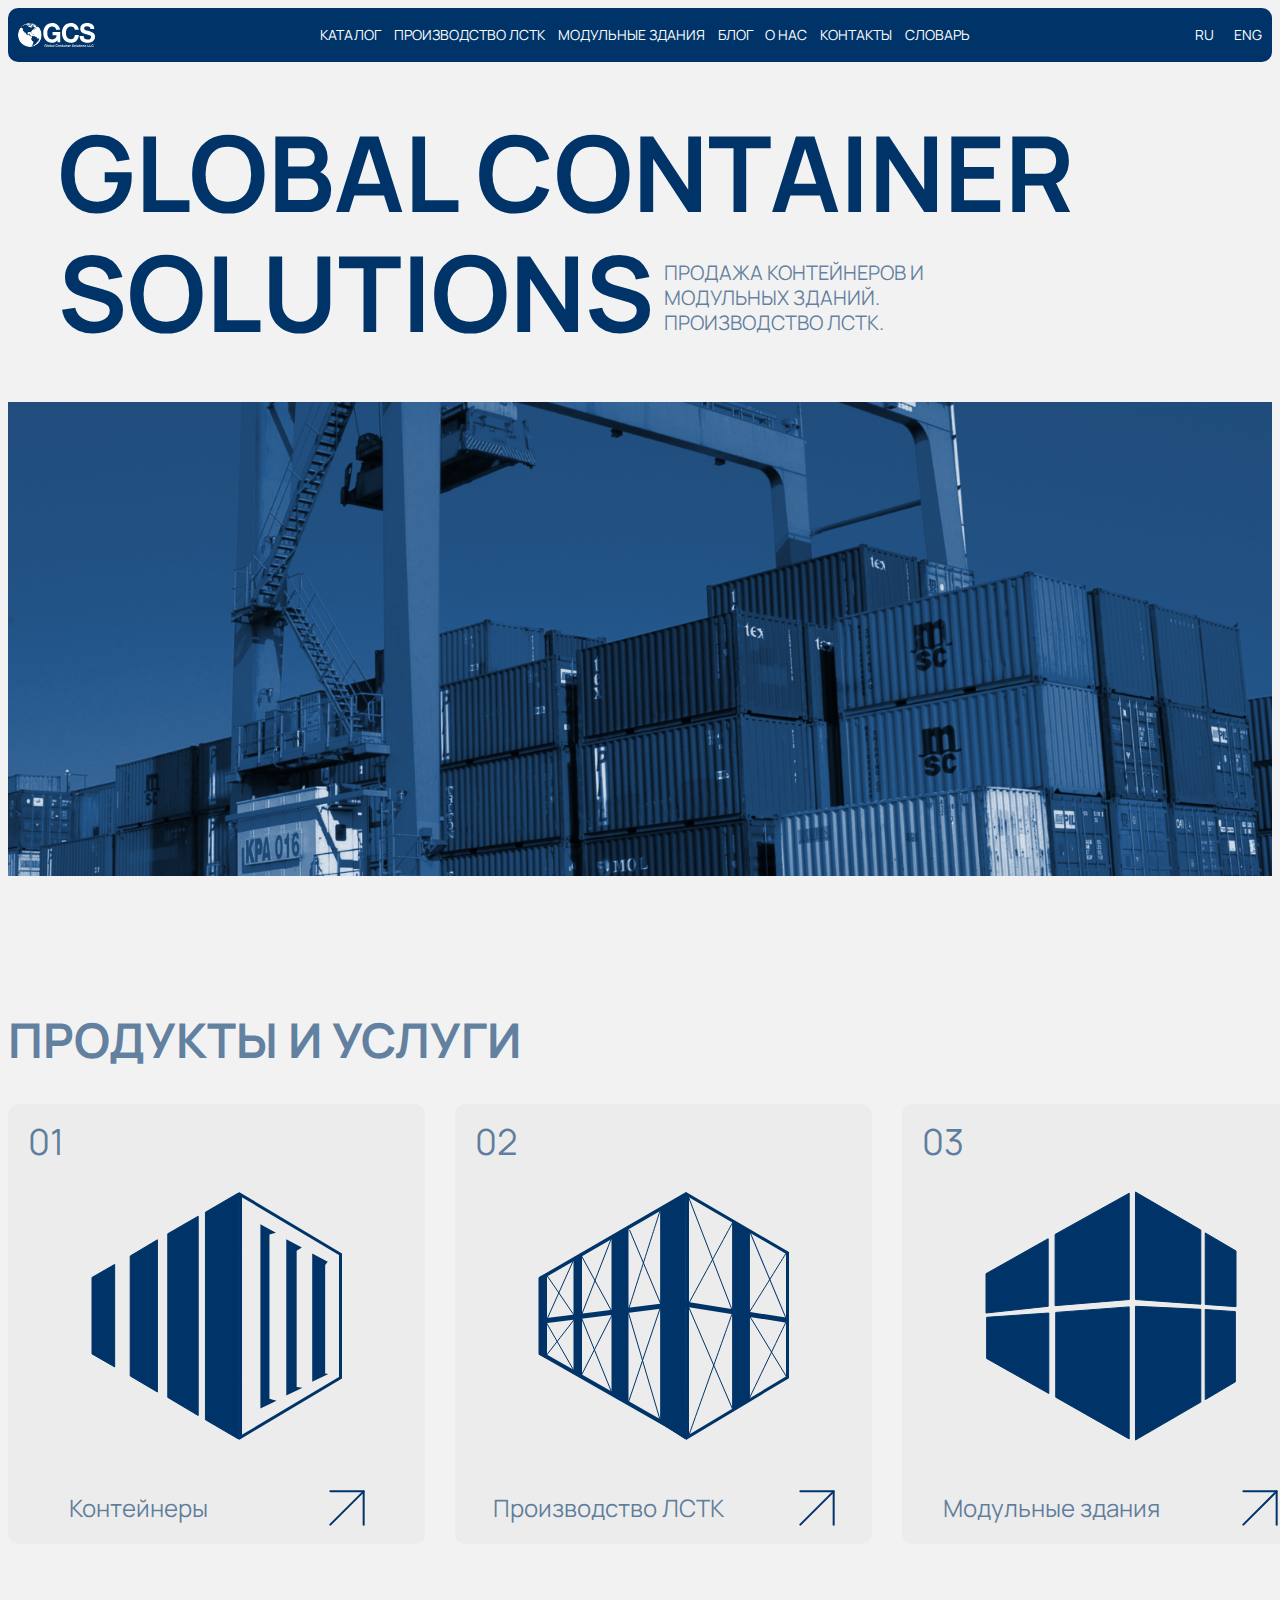
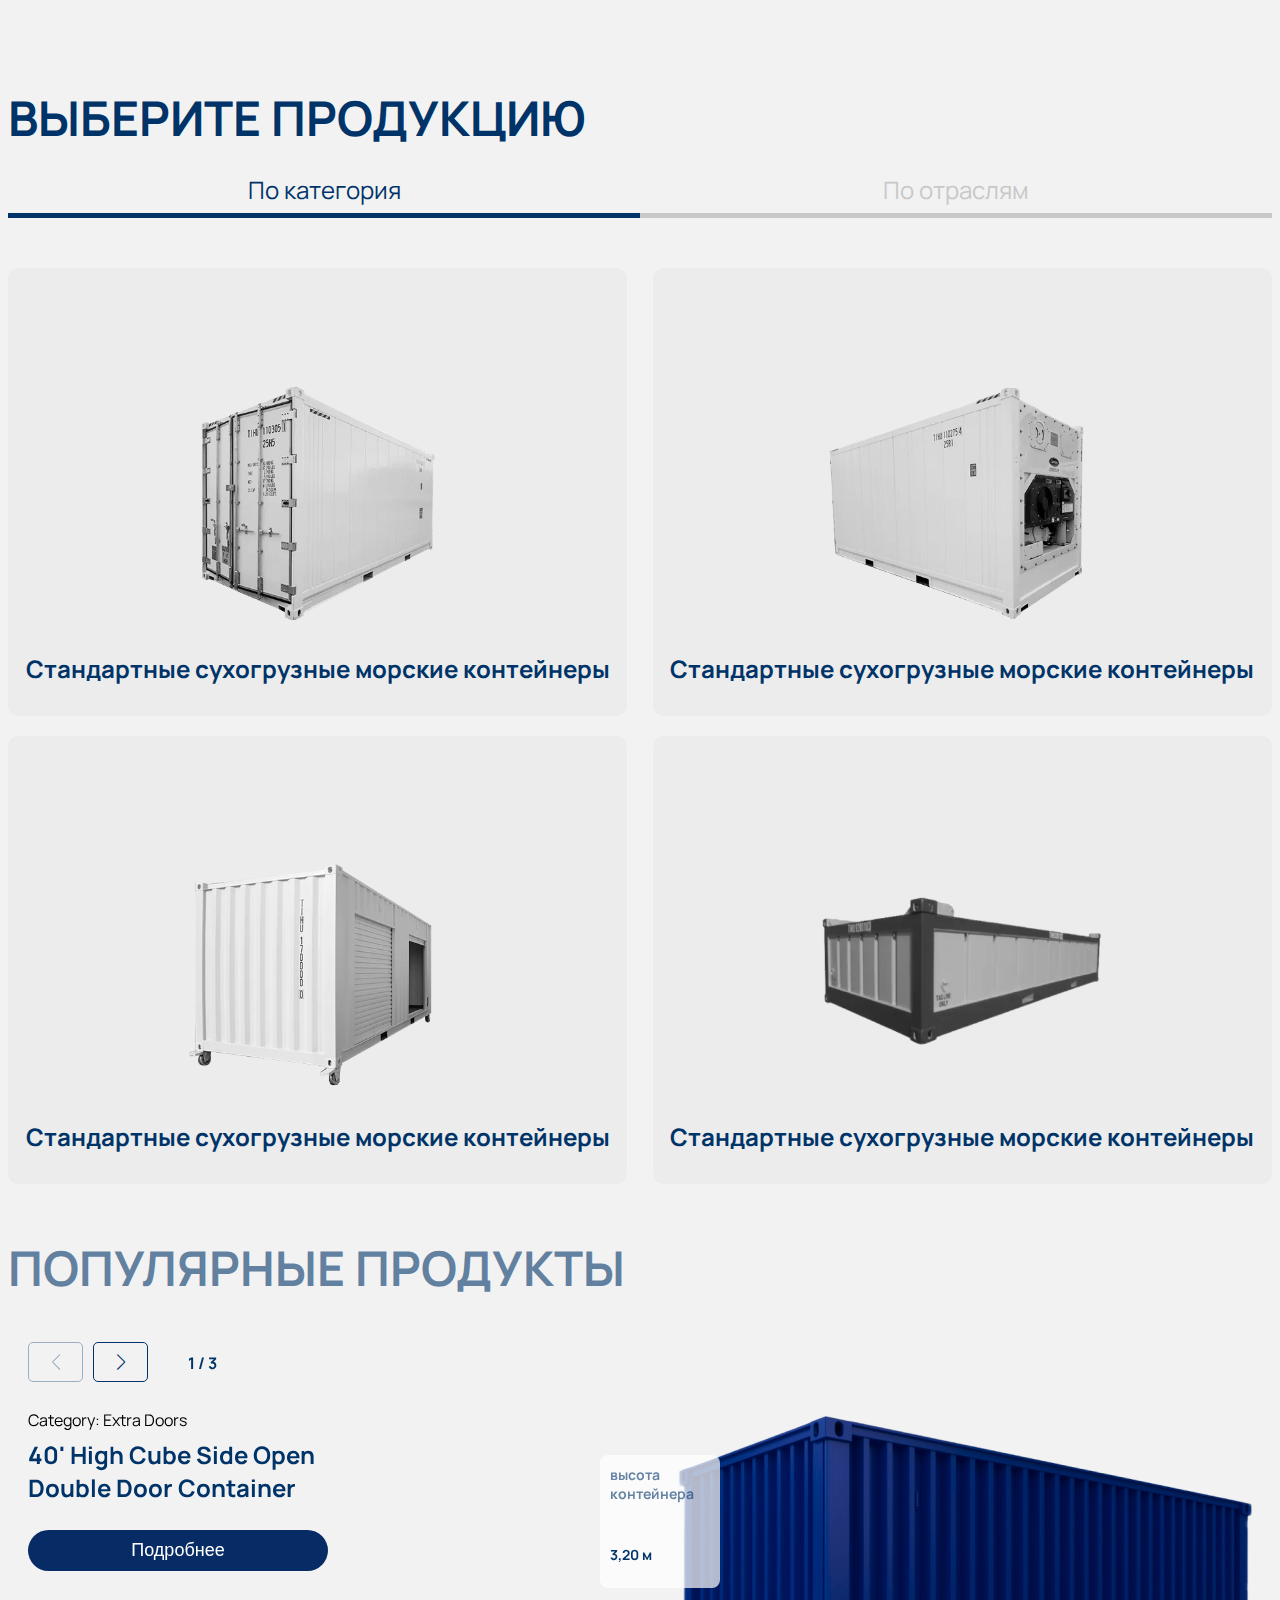
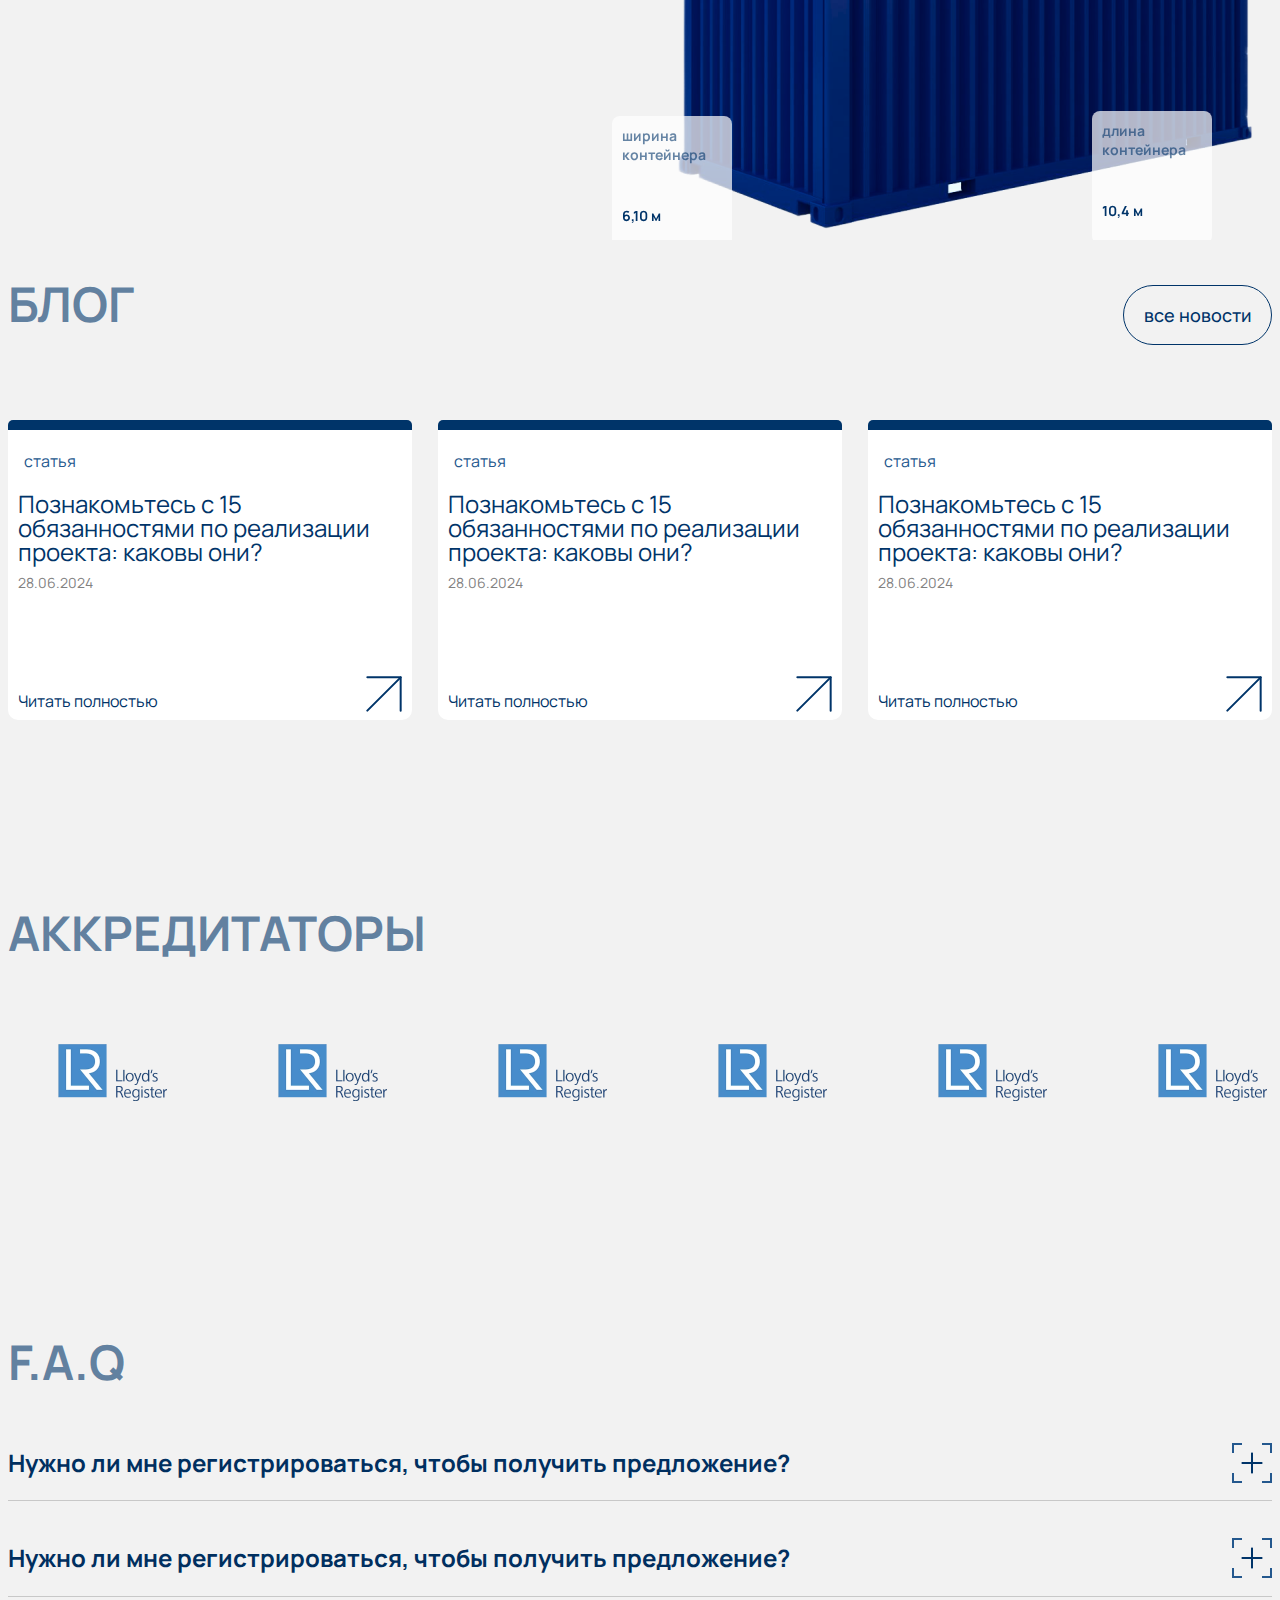
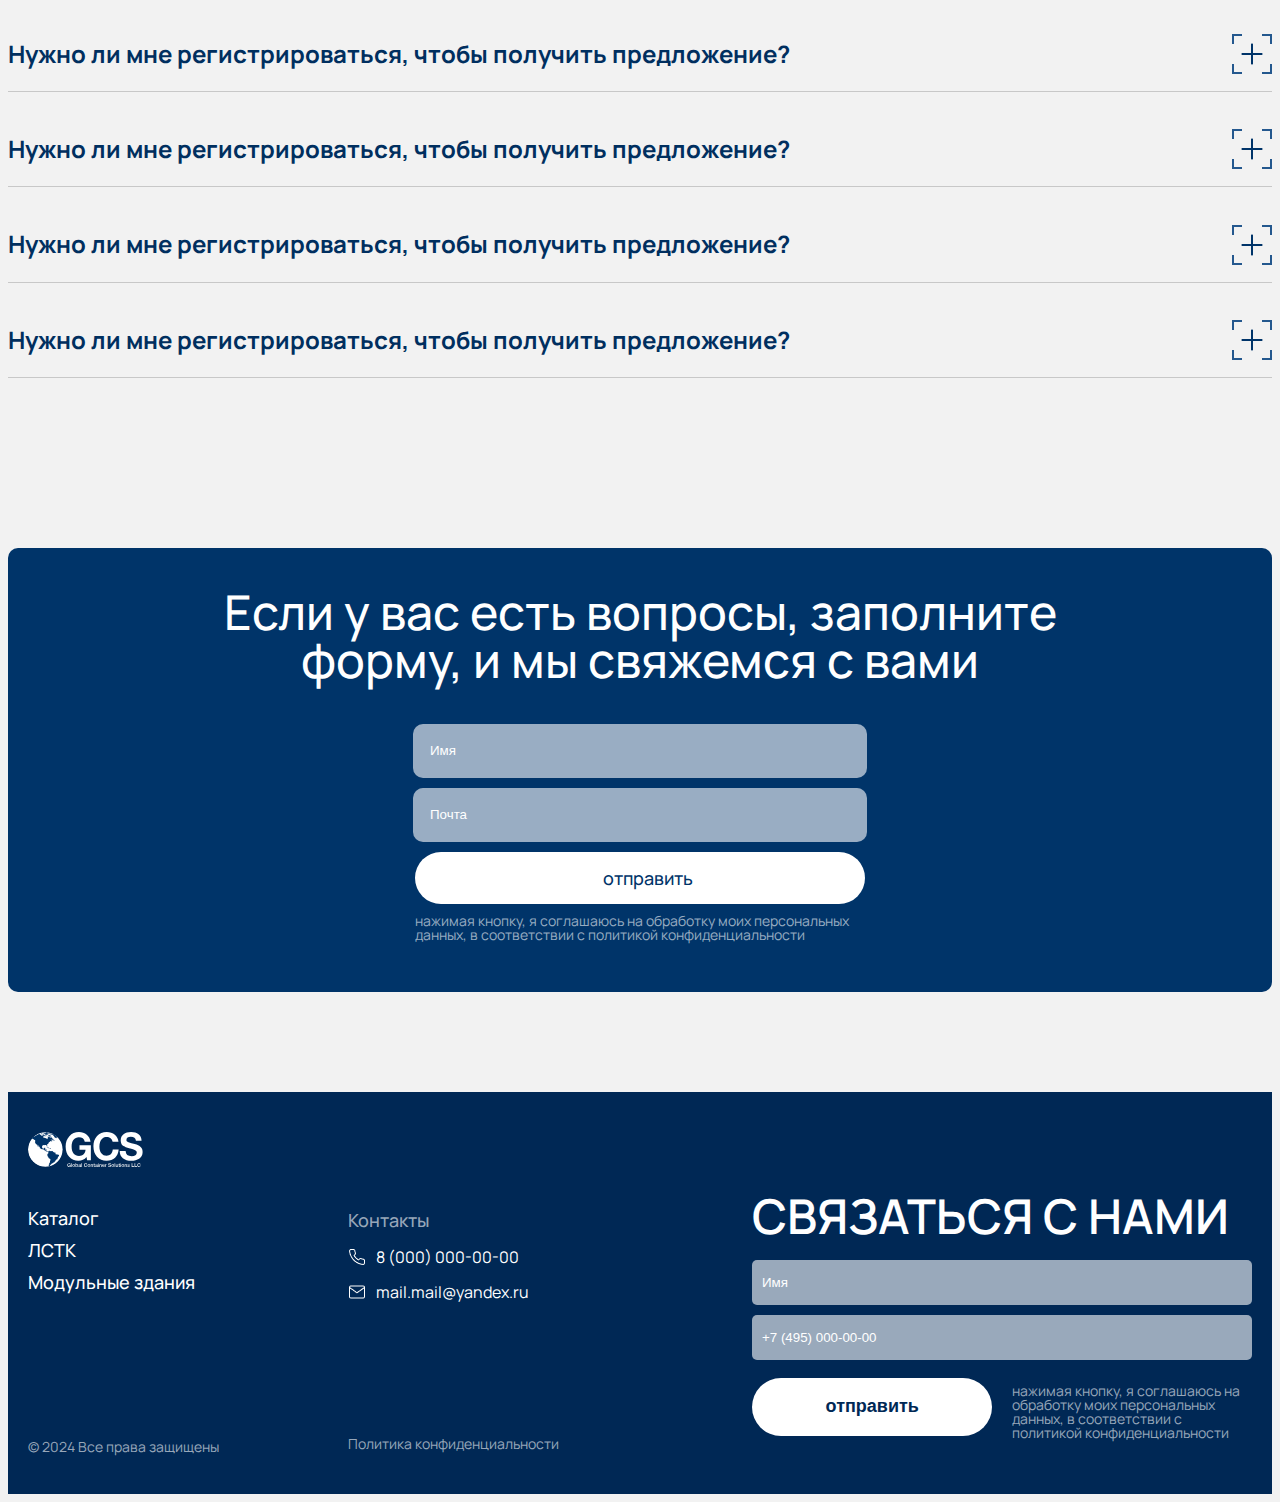
==== commit fc71a2d0: "фикс отступов, шрифтов десктоп и мобилка" ====
--- a/index.html
+++ b/index.html
@@ -166,12 +166,12 @@
                         </ul>
                     </div>
                 </div>
-                <a href="/containersgcs/lstk.html">ПРОИЗВОДСТВО ЛСТК</a>
+                <a href="containergcs/lstk.html">ПРОИЗВОДСТВО ЛСТК</a>
                 <a href="/">МОДУЛЬНЫЕ ЗДАНИЯ</a>
-                <a href="/containersgcs/blog.html">БЛОГ</a>
-                <a href="/containersgcs/about-us.html">О НАС</a>
-                <a href="/containersgcs/contacts.html">КОНТАКТЫ</a>
-                <a href="/containersgcs/slovari.html">СЛОВАРЬ</a>
+                <a href="containergcs/blog.html">БЛОГ</a>
+                <a href="containergcs/about-us.html">О НАС</a>
+                <a href="containergcs/contacts.html">КОНТАКТЫ</a>
+                <a href="containergcs/slovari.html">СЛОВАРЬ</a>
 
             </div>
             <div class="header-lang">
@@ -196,12 +196,12 @@
                 <li><a href="javascript:void(0);" onclick="showCategoryMenu()">По категориям <span>+</span></a></li>
                 <li><a href="javascript:void(0);" onclick="showIndustryMenu()">По отраслям <span>+</span></a></li>
             </ul>
-            <li><a href="/containersgcs/lstk.html">ПРОИЗВОДСТВО ЛСТК</a></li>
+            <li><a href="containergcs/lstk.html">ПРОИЗВОДСТВО ЛСТК</a></li>
             <li><a href="#">МОДУЛЬНЫЕ ЗДАНИЯ</a></li>
-            <li><a href="/containersgcs/blog.html">БЛОГ</a></li>
-            <li><a href="/containersgcs/about-us.html">О НАС</a></li>
-            <li><a href="/containersgcs/contacts.html">КОНТАКТЫ</a></li>
-            <li><a href="/containersgcs/slovari.html">СЛОВАРЬ</a></li>
+            <li><a href="containergcs/blog.html">БЛОГ</a></li>
+            <li><a href="containergcs/about-us.html">О НАС</a></li>
+            <li><a href="containergcs/contacts.html">КОНТАКТЫ</a></li>
+            <li><a href="containergcs/slovari.html">СЛОВАРЬ</a></li>
         </ul>
     </div>
 
@@ -999,51 +999,7 @@
 <script>
     
 
-function toggleMenu() {
-    const menu = document.getElementById("mobile-menu");
-    if (menu.classList.contains("open-menu")) {
-        menu.classList.remove("open-menu");
-        hideAllSections();
-    } else {
-        menu.classList.add("open-menu");
-        document.getElementById("main-menu").style.display = "block";
-    }
-}
-
-function hideAllSections() {
-    document.getElementById("main-menu").style.display = "none";
-    document.getElementById("category-menu").style.display = "none";
-    document.getElementById("industry-menu").style.display = "none";
-}
-
-function showMainMenu() {
-    hideAllSections();
-    document.getElementById("main-menu").style.display = "block";
-}
-
-function showCategoryMenu() {
-    hideAllSections();
-    document.getElementById("category-menu").style.display = "block";
-}
-
-function showIndustryMenu() {
-    hideAllSections();
-    document.getElementById("industry-menu").style.display = "block";
-}
-
-function toggleSubMenu(submenuId, link) {
-    const submenu = document.getElementById(submenuId);
-    const span = link.querySelector('span'); // Получаем span внутри ссылки
-
-    // Проверяем текущее состояние подменю
-    if (submenu.style.display === "none" || submenu.style.display === "") {
-        submenu.style.display = "block";
-        span.innerHTML = "-"; // Меняем на минус
-    } else {
-        submenu.style.display = "none";
-        span.innerHTML = "+"; // Меняем на плюс
-    }
-}
+
 
 
 </script>
--- a/css/style.css
+++ b/css/style.css
@@ -149,12 +149,14 @@
     width: 100%;
 }
 .take-head {
-    margin-bottom: 75px;
+    margin-bottom: 25px;
 }
 .take-head h2{
     font-size: 48px;
     line-height: 48px;
-    color: #00346999;
+    color: #003469;
+    margin-block-start: 0em;
+    margin-block-end: 0em;
 }
 .take-buttons {
     display: flex;
@@ -682,6 +684,8 @@
 .footer-center h3 {
     font-size: 18px;
     margin-bottom: 20px;
+    margin-block-start: 1em;
+    margin-block-end: 0em;
 }
 
 
@@ -1341,6 +1345,7 @@
         line-height: 18px;
         color: #FFFFFF;
         margin-right: 5px;
+        text-decoration: none;
     }
     .blog-header h1 {
         color: #003469;
@@ -1408,7 +1413,9 @@
         color: #FFFFFF;
         font-weight: 400;
     }
-    
+    .news-filters-mobile {
+        display: none;
+    }
     .about-blocks h2{
         font-size: 48px;
         line-height: 48px;
@@ -1588,11 +1595,13 @@
     .news-filters {
         margin-bottom: 45px;
         margin-top: 70px;
+        display: block;
     }
     .news-filters a {
         background-color: white;
         padding: 10px;
         border-radius: 20px;
+        color: #00346999;
         margin-right: 10px;
     }
     .contacts-head h1{
@@ -1760,12 +1769,23 @@
         white-space: nowrap;
         overflow: hidden;
         text-overflow: ellipsis;
-        max-width: 90%;
-    }
-    
+        max-width: 100%;
+    }
+    .category-swiper-mobile {
+        display: none;
+    }
+    .category-swiper {
+        display: block;
+    }
+    .product-description-button {
+        display: none;
+    }
+    .about-us-main {
+        margin-bottom: 100px;
+    }
     .thumbnail {
-        width: 100px;
-        height: 100px;
+        width: 167px;
+        height: 156px;
         object-fit: cover;
         border-radius: 5px;
         cursor: pointer;
@@ -1778,7 +1798,8 @@
     }
     
     .details-container {
-        flex: 1;
+        /* flex: 1; */
+        width: 45%;
         background-color: #f9f9f9;
         padding: 30px;
         border-radius: 10px;
@@ -1840,18 +1861,18 @@
         top: 50%;
         transform: translateY(-50%);
         font-size: 24px;
-        color: black;
+        color: #003469;
         cursor: pointer;
         user-select: none;
         background: rgba(255, 255, 255, 0.8);
         padding: 10px;
         border-radius: 26%;
-        width: 55px;
-        height: 40px;
+        width: 35px;
+        height: 20px;
         display: flex;
         align-items: center;
         justify-content: center;
-        font-size: 65px;
+        font-size: 45px;
         font-weight: 100;
     }
     
@@ -2379,6 +2400,69 @@
     border-bottom: 1px solid #FFFFFF99;
 }
 
+.page-404-notfound {
+    display: flex;
+    justify-content: center;
+    text-align: center;
+    margin-top: 100px;
+}
+.page-404-head h1{
+    font-weight: 700;
+    font-size: 120px;
+    line-height: 120px;
+    color: #003469;
+    margin-block-end: 30px;
+}
+
+.page-404-head h2{
+    font-weight: 500;
+    font-size: 18px;
+    line-height: 21.6px;
+    color: #003469;
+}
+.page-404-button button{
+    width: 100%;
+    height: 58px;
+    border-radius: 100px;
+    background-color: #003469;
+    border: none;
+    color: white;
+}
+.page-404-head {
+    margin-bottom: 50px;
+}
+
+.page-405-notfound {
+    display: flex;
+    justify-content: center;
+    text-align: center;
+    margin-top: 100px;
+}
+.page-405-head h1{
+    font-weight: 700;
+    font-size: 120px;
+    line-height: 120px;
+    color: #003469;
+    margin-block-end: 30px;
+}
+
+.page-405-head h2{
+    font-weight: 500;
+    font-size: 18px;
+    line-height: 21.6px;
+    color: #003469;
+}
+.page-405-button button{
+    width: 100%;
+    height: 58px;
+    border-radius: 100px;
+    background-color: #003469;
+    border: none;
+    color: white;
+}
+.page-405-head {
+    margin-bottom: 50px;
+}
 
 .dropdown-sect-border {
     border: solid 1px #FFFFFF99;
--- a/css/style-media.css
+++ b/css/style-media.css
@@ -444,7 +444,31 @@
         width: 100%;
     }
     .catalog-car-product-card {
-        flex: 0 0 90%;
+        flex: 0 0 75%;
+    }
+    .category-swiper-mobile {
+        overflow: hidden;
+    }
+    .about-us-main {
+        margin-bottom: 30px;
+    }
+    .blog-dateandhead h3 {
+        font-size: 20px;
+        line-height: 22px;
+    }
+    .blog-dateandhead span {
+        width: 86px;
+        text-align: center;
+    }
+    .blog-cont-button-cont-flex img{
+        width: 24px;
+        height: 24px;
+    }
+    .blog-header h1 {
+        color: #003469;
+        font-size: 62px;
+        line-height: 62px;
+        margin-block-end: 20px;
     }
     .mobile-container-cat-head {
         display: block;
@@ -554,7 +578,22 @@
     .about-head h1 {
         font-size: 62px;
         line-height: 62px;
+        margin-bottom: 15px;
         color: #003469;
+    }
+    .news-filters-mobile {
+        display: block;
+    }
+    .news-filters-mobile {
+        margin-bottom: 35px;
+        margin-top: 40px;
+    }
+    .news-filters-mobile a {
+        background-color: white;
+        color: #00346999;
+        padding: 10px;
+        border-radius: 20px;
+        margin-right: 10px;
     }
     .about-blocks-container {
         width: auto;
@@ -1000,9 +1039,9 @@
         transition: 0.3s;
         display: flex;
         justify-content: space-between;
-        font-size: 30px;
-        line-height: 30px;
-        font-size: 22px;
+        font-size: 21px;
+        line-height: 30px;
+        font-size: 18px;
         line-height: 21.6px;
         font-weight: 500;
     }
@@ -1085,7 +1124,7 @@
       }
       
       .item-positions {
-        background-color: #FFFFFF;
+        background-color: #F7F7F7;
         border-radius: 10px;
         padding: 5px 10px;
         font-size: 12px;
@@ -1131,5 +1170,92 @@
     .blog-content {
         justify-content: center;
     }
+    .details-container {
+        width: auto;
+    }
+    .category-swiper-mobile {
+        display: block;
+    }
+    .category-swiper {
+        display: none;
+    }
+    .categoru-slider-head h2 { 
+        margin-block-end: 30px;
+        font-size: 30px;
+        line-height: 30px;
+    }
+    .product-description {
+        margin-bottom: 20px;
+    }
+    
+    .collapsed {
+        max-height: 100px !important; /* Уменьшенная высота текста */
+    }
+
+    .product-description {
+        margin-top: 30px;
+    }
+    
+    #description {
+        transition: max-height 0.5s ease; /* Плавная анимация */
+        max-height: 800px; /* Установите максимальную высоту текста */
+        overflow: hidden; /* Скрываем текст, который выходит за пределы */
+    }
+    .product-description-button {
+        display: flex;
+        justify-content: center;
+    }
+    .product-description-button a {
+        display: flex;
+        align-items: center;
+        color: #00346999;
+    }
+    .product-description-button {
+        display: flex;
+    }
+    .thumbnail {
+        width: 78px;
+        height: 80px;
+    }
+    .navigation-bar {
+        flex-wrap: wrap;
+    }
      
 }
+@media screen and (max-width: 430px) {
+    .overlay-text-for-img img {
+        width: 450px;
+    }
+}
+
+@media screen and (max-height: 850px) {
+    .overlay-text-for-img img {
+        height: 700px;
+    }
+}
+
+@media screen and (max-height: 800px) {
+    .overlay-text-for-img img {
+        height: 650px;
+    }
+}
+
+@media screen and (max-height: 700px) {
+    .overlay-text-for-img img {
+        height: 600px;
+        top: -38%;
+    }
+}
+
+@media screen and (max-height: 650px) {
+    .overlay-text-for-img img {
+        height: 550px;
+    }
+}
+
+@media screen and (max-height: 600px) {
+    .overlay-text-for-img img {
+        top: -38%;
+        height: 530px;
+    }
+}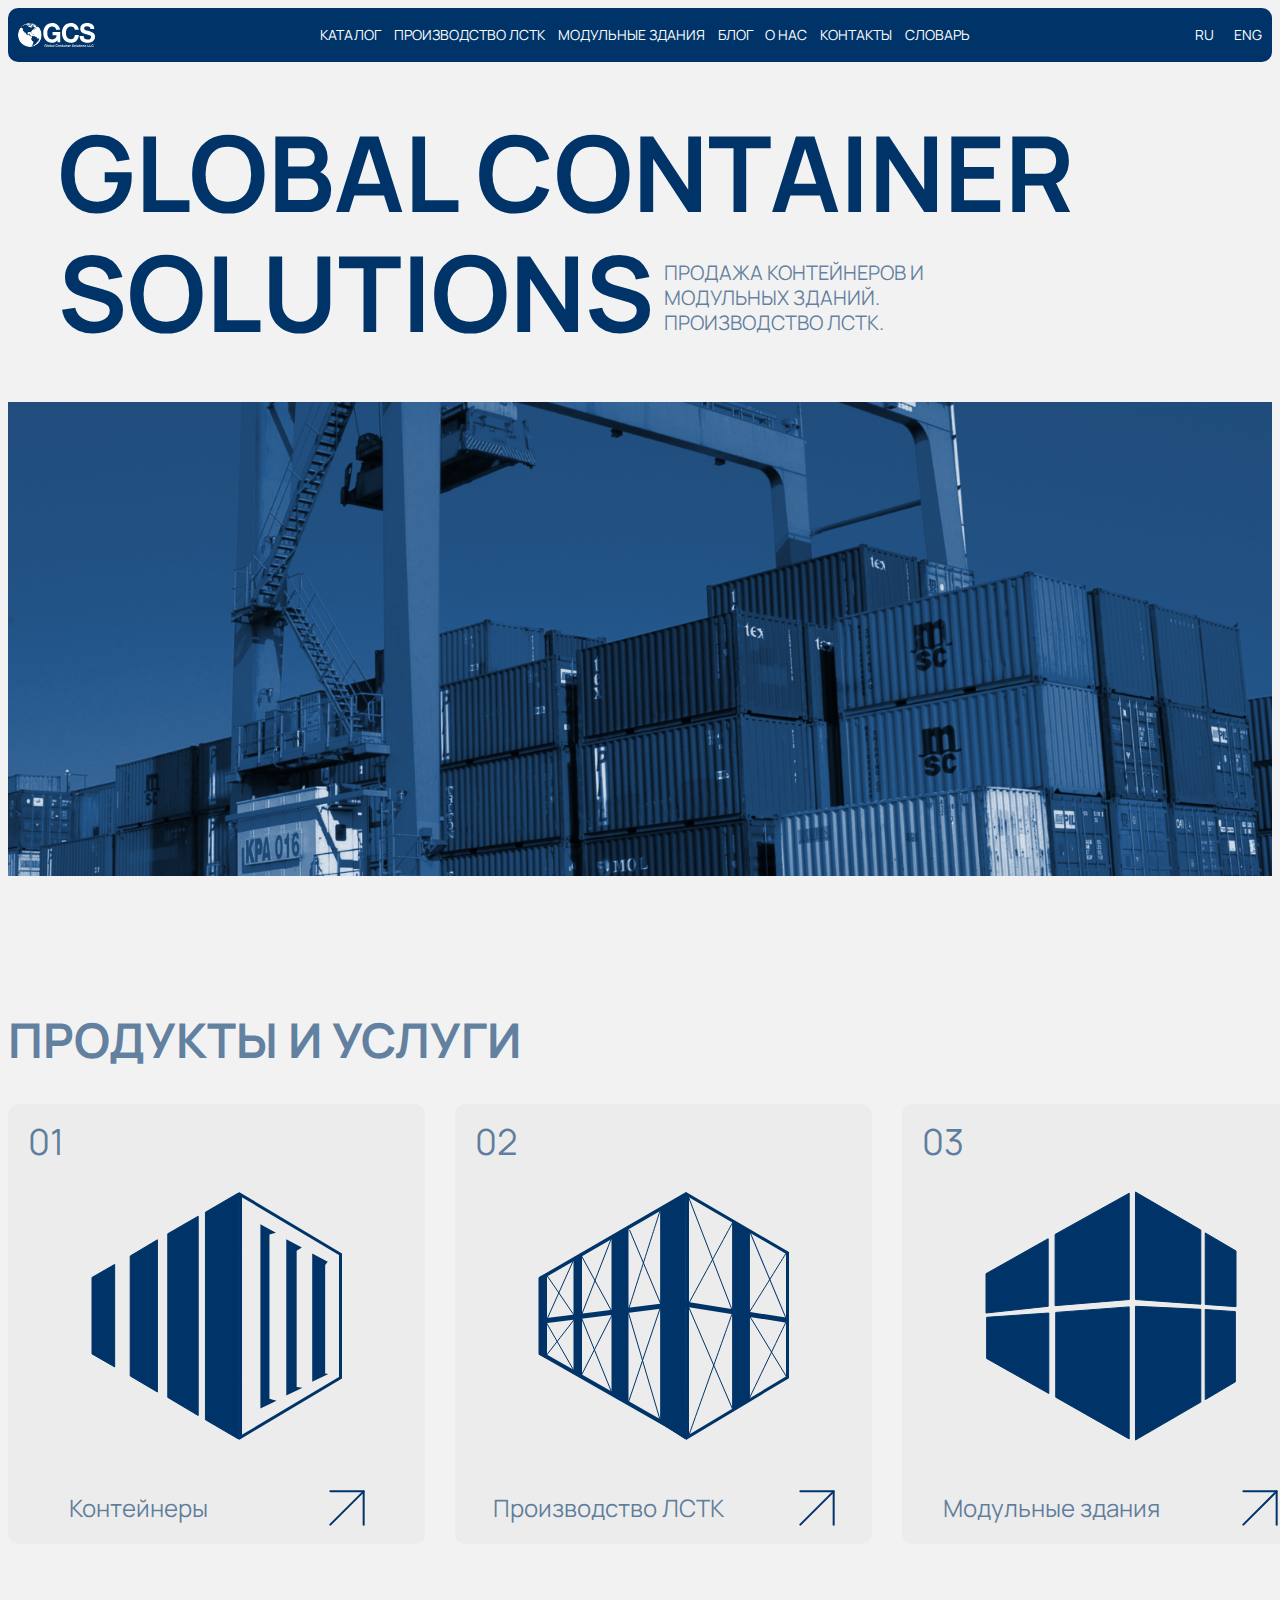
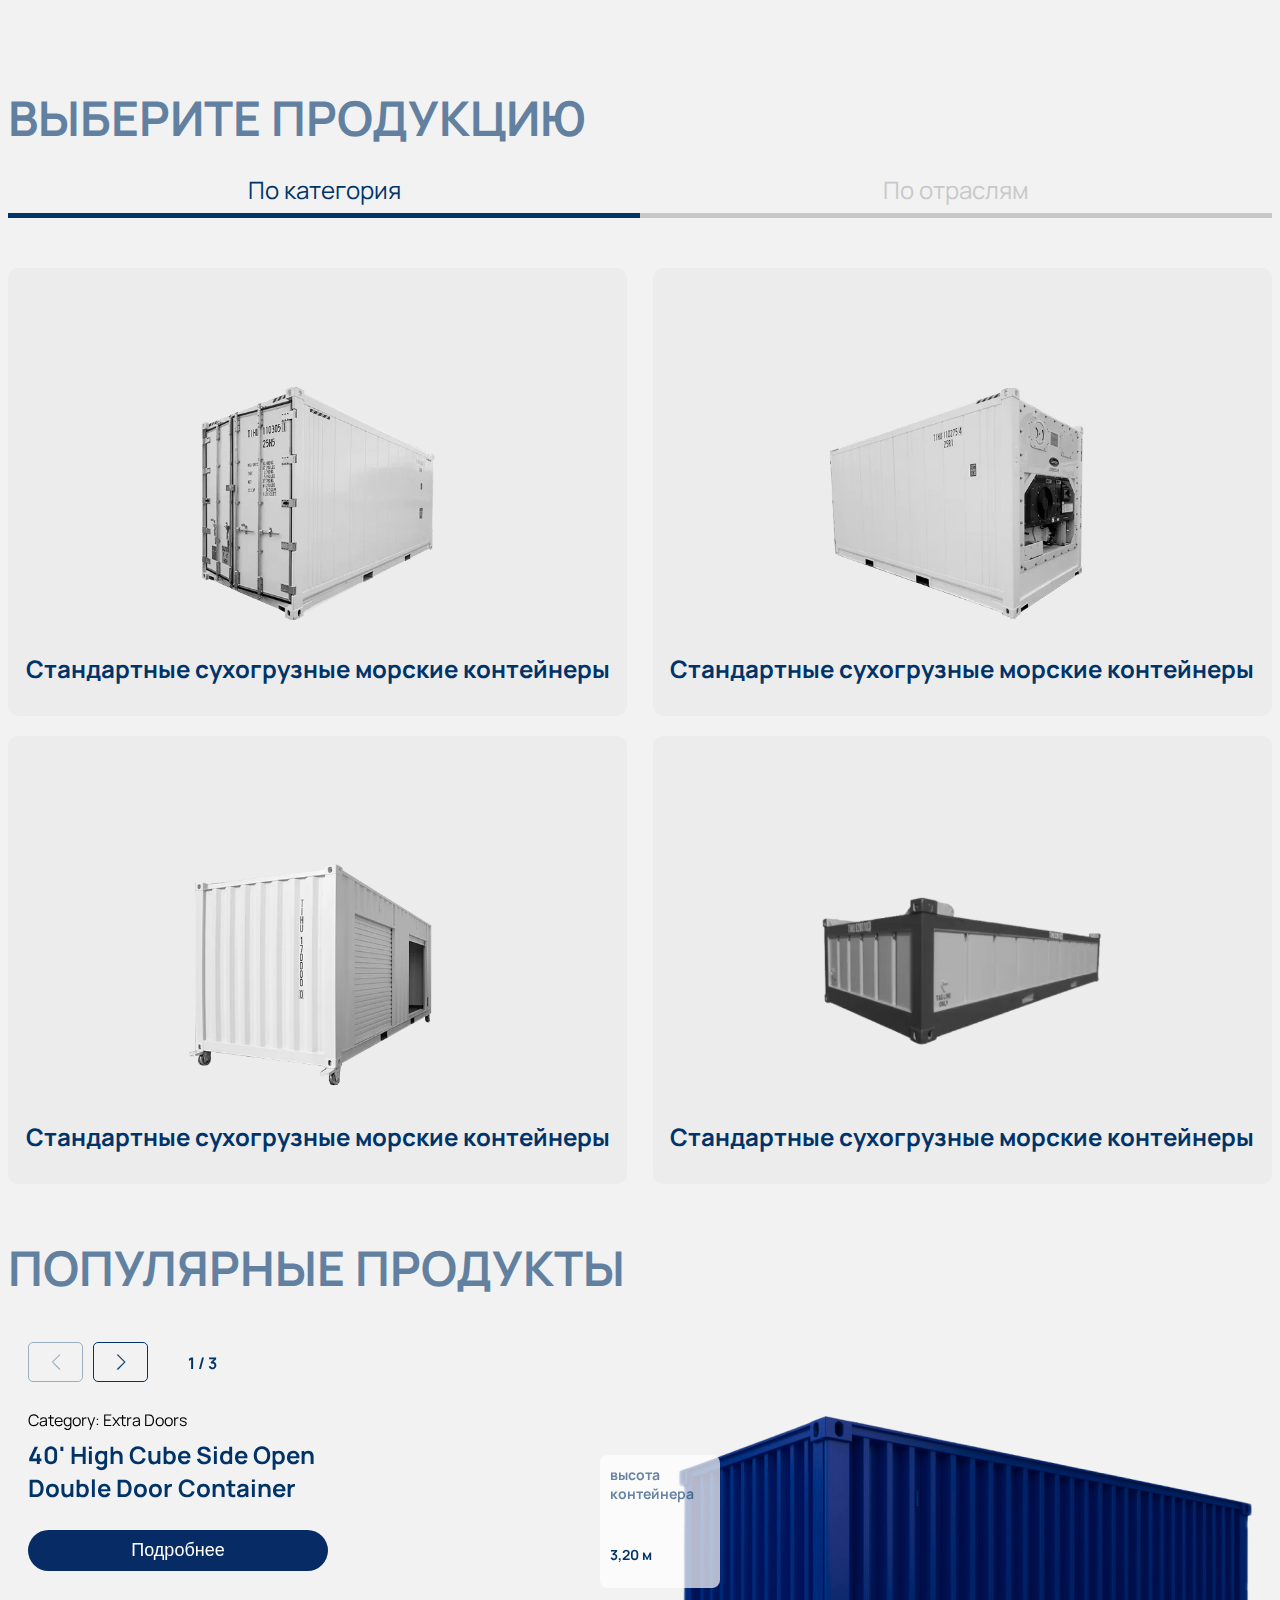
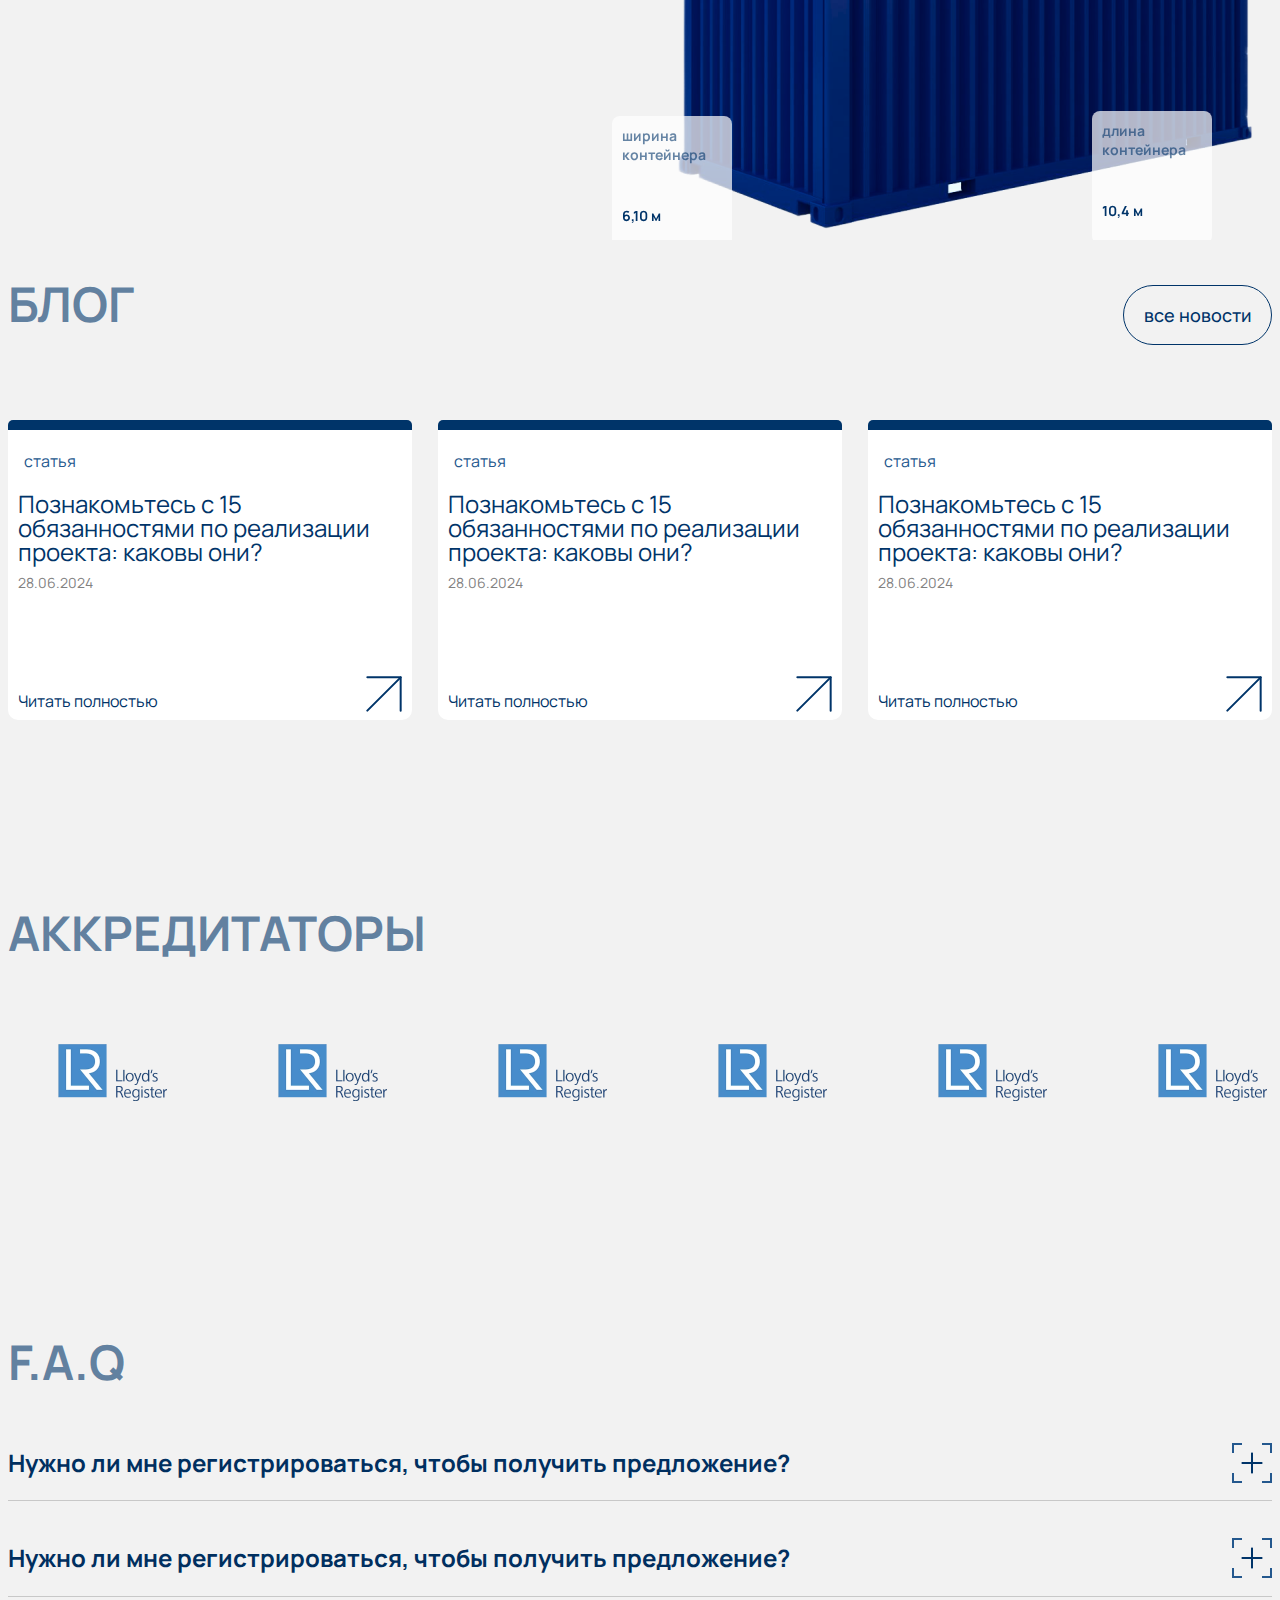
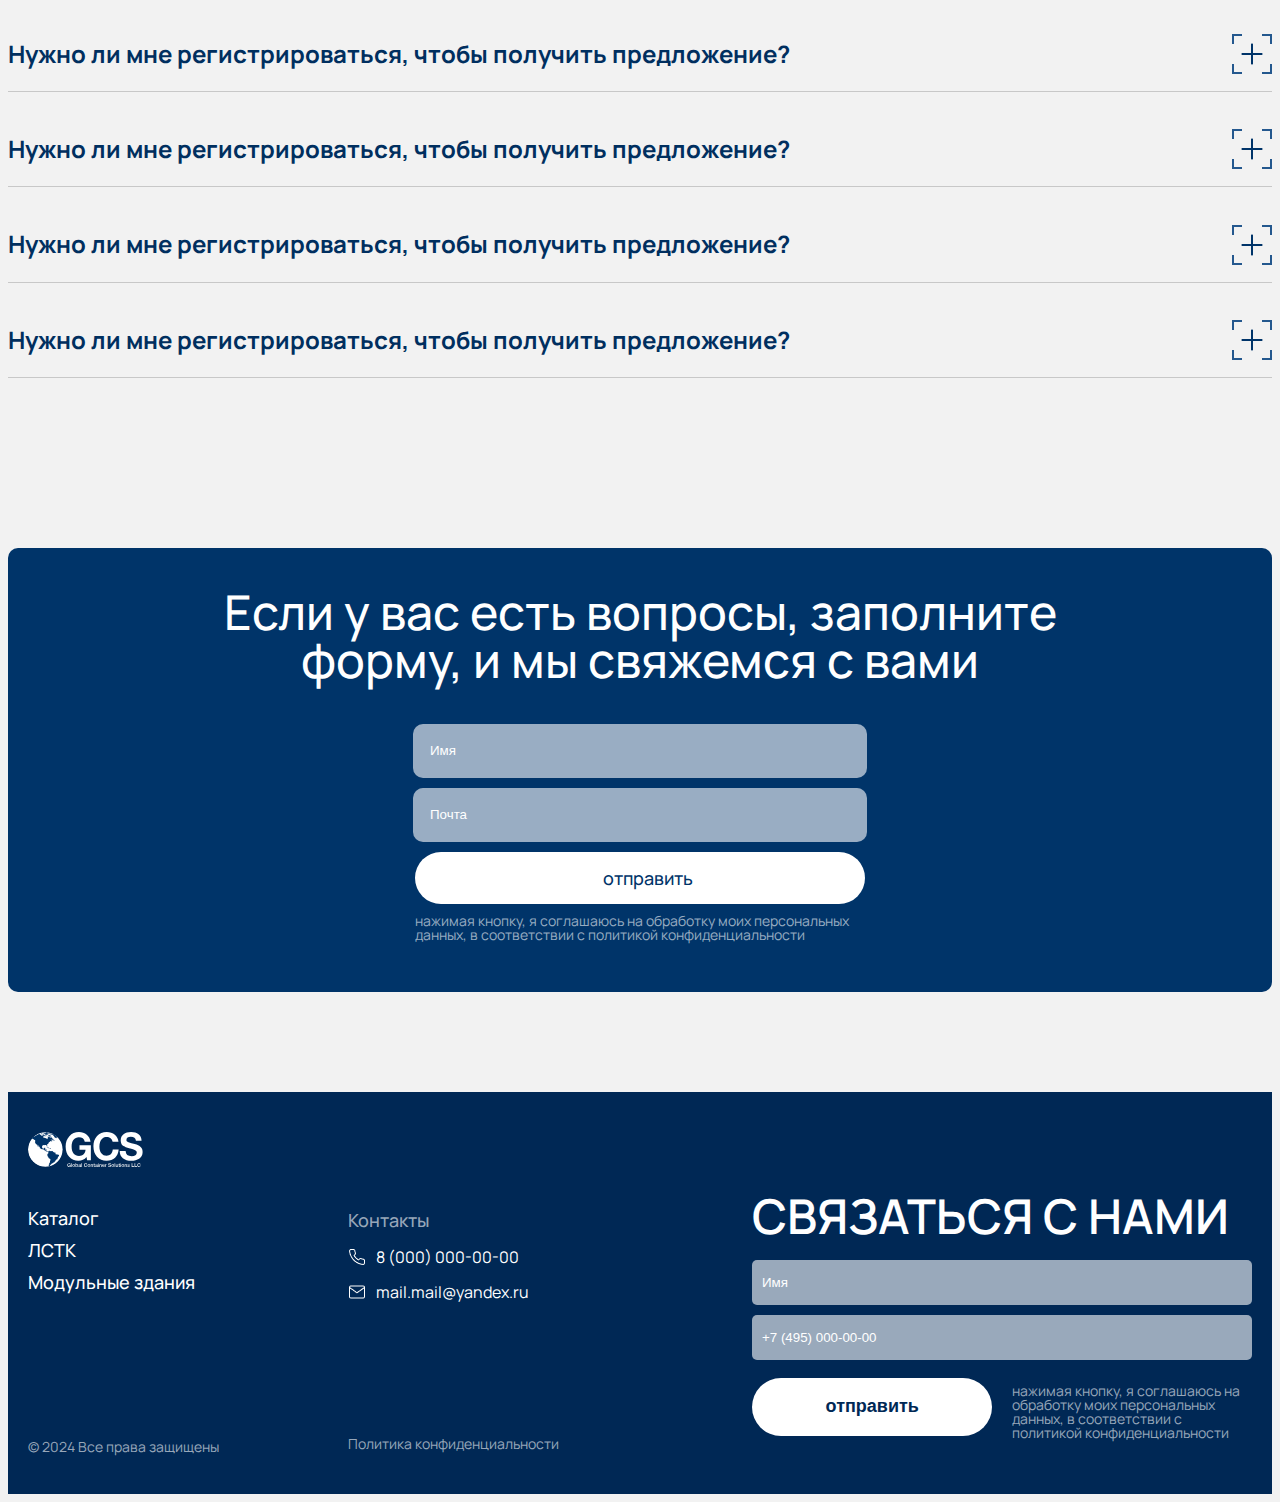
==== commit d24d3837: "фикс багов" ====
--- a/index.html
+++ b/index.html
@@ -166,12 +166,12 @@
                         </ul>
                     </div>
                 </div>
-                <a href="containergcs/lstk.html">ПРОИЗВОДСТВО ЛСТК</a>
+                <a href="/containersgcs/lstk.html">ПРОИЗВОДСТВО ЛСТК</a>
                 <a href="/">МОДУЛЬНЫЕ ЗДАНИЯ</a>
-                <a href="containergcs/blog.html">БЛОГ</a>
-                <a href="containergcs/about-us.html">О НАС</a>
-                <a href="containergcs/contacts.html">КОНТАКТЫ</a>
-                <a href="containergcs/slovari.html">СЛОВАРЬ</a>
+                <a href="/containersgcs/blog.html">БЛОГ</a>
+                <a href="/containersgcs/about-us.html">О НАС</a>
+                <a href="/containersgcs/contacts.html">КОНТАКТЫ</a>
+                <a href="/containersgcs/slovari.html">СЛОВАРЬ</a>
 
             </div>
             <div class="header-lang">
@@ -196,12 +196,12 @@
                 <li><a href="javascript:void(0);" onclick="showCategoryMenu()">По категориям <span>+</span></a></li>
                 <li><a href="javascript:void(0);" onclick="showIndustryMenu()">По отраслям <span>+</span></a></li>
             </ul>
-            <li><a href="containergcs/lstk.html">ПРОИЗВОДСТВО ЛСТК</a></li>
+            <li><a href="/containersgcs/lstk.html">ПРОИЗВОДСТВО ЛСТК</a></li>
             <li><a href="#">МОДУЛЬНЫЕ ЗДАНИЯ</a></li>
-            <li><a href="containergcs/blog.html">БЛОГ</a></li>
-            <li><a href="containergcs/about-us.html">О НАС</a></li>
-            <li><a href="containergcs/contacts.html">КОНТАКТЫ</a></li>
-            <li><a href="containergcs/slovari.html">СЛОВАРЬ</a></li>
+            <li><a href="/containersgcs/blog.html">БЛОГ</a></li>
+            <li><a href="/containersgcs/about-us.html">О НАС</a></li>
+            <li><a href="/containersgcs/contacts.html">КОНТАКТЫ</a></li>
+            <li><a href="/containersgcs/slovari.html">СЛОВАРЬ</a></li>
         </ul>
     </div>
 
@@ -431,7 +431,7 @@
 
         <div class="take-a-production">
             <div class="take-main">
-                <div class="take-head">
+                <div class="take-head take-head-index-main">
                     <h2>ВЫБЕРИТЕ ПРОДУКЦИЮ</h2>
                 </div>
                 <div class="take-content">
--- a/css/style.css
+++ b/css/style.css
@@ -1604,6 +1604,9 @@
         color: #00346999;
         margin-right: 10px;
     }
+    .take-head-index-main h2{
+        color: #00346999;
+    }
     .contacts-head h1{
         font-size: 120px;
         line-height: 120px;
--- a/css/style-media.css
+++ b/css/style-media.css
@@ -862,6 +862,10 @@
     .kart-xark-text-mobile {
         display: block;
     }
+    .prod-block-name {
+        justify-content: space-between;
+        padding: 0px 20px;
+    }
     .kart-xark-text-mobile span {
         font-size: 20px;
         line-height: 22px;
@@ -1049,7 +1053,8 @@
         padding: 20px;
         font-size: 1.5rem;
         list-style-type: none;
-    }    
+    }   
+     
     .menu-section ul {
         list-style-type: none;
         padding: 0;
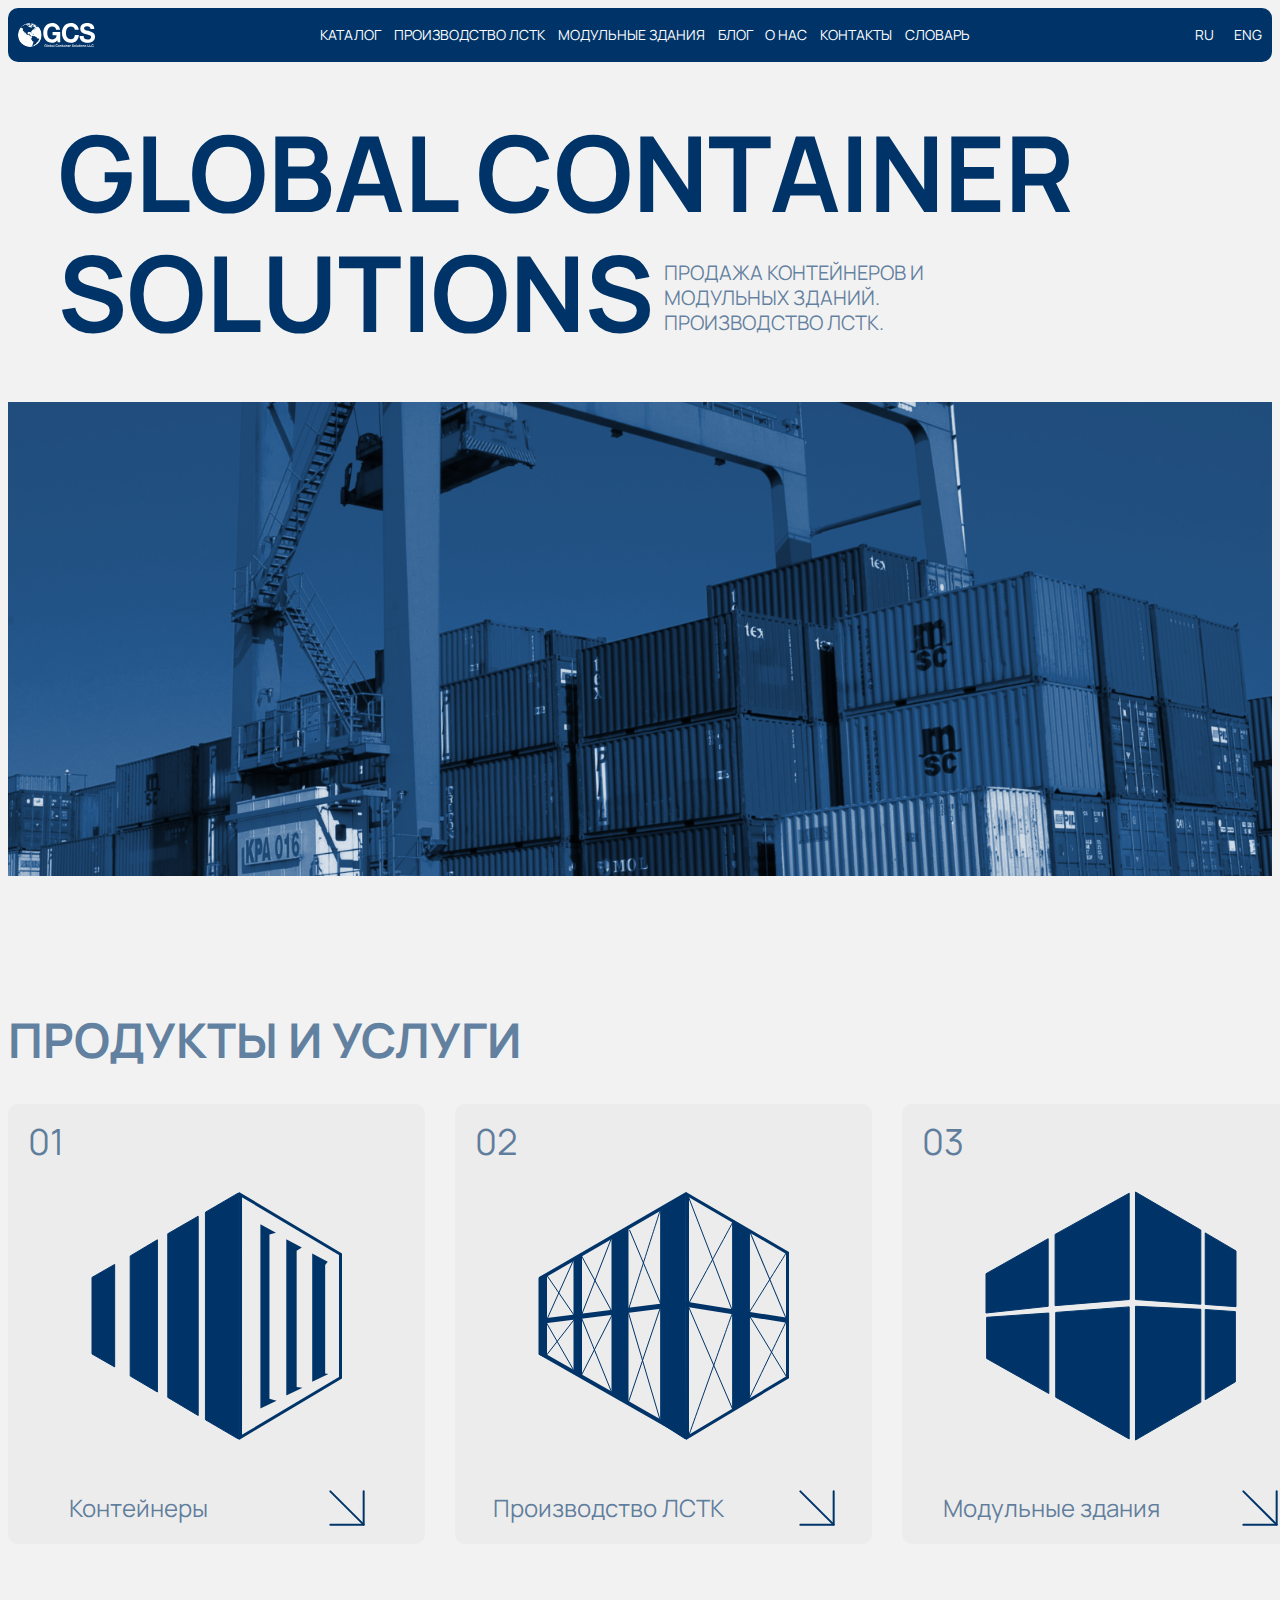
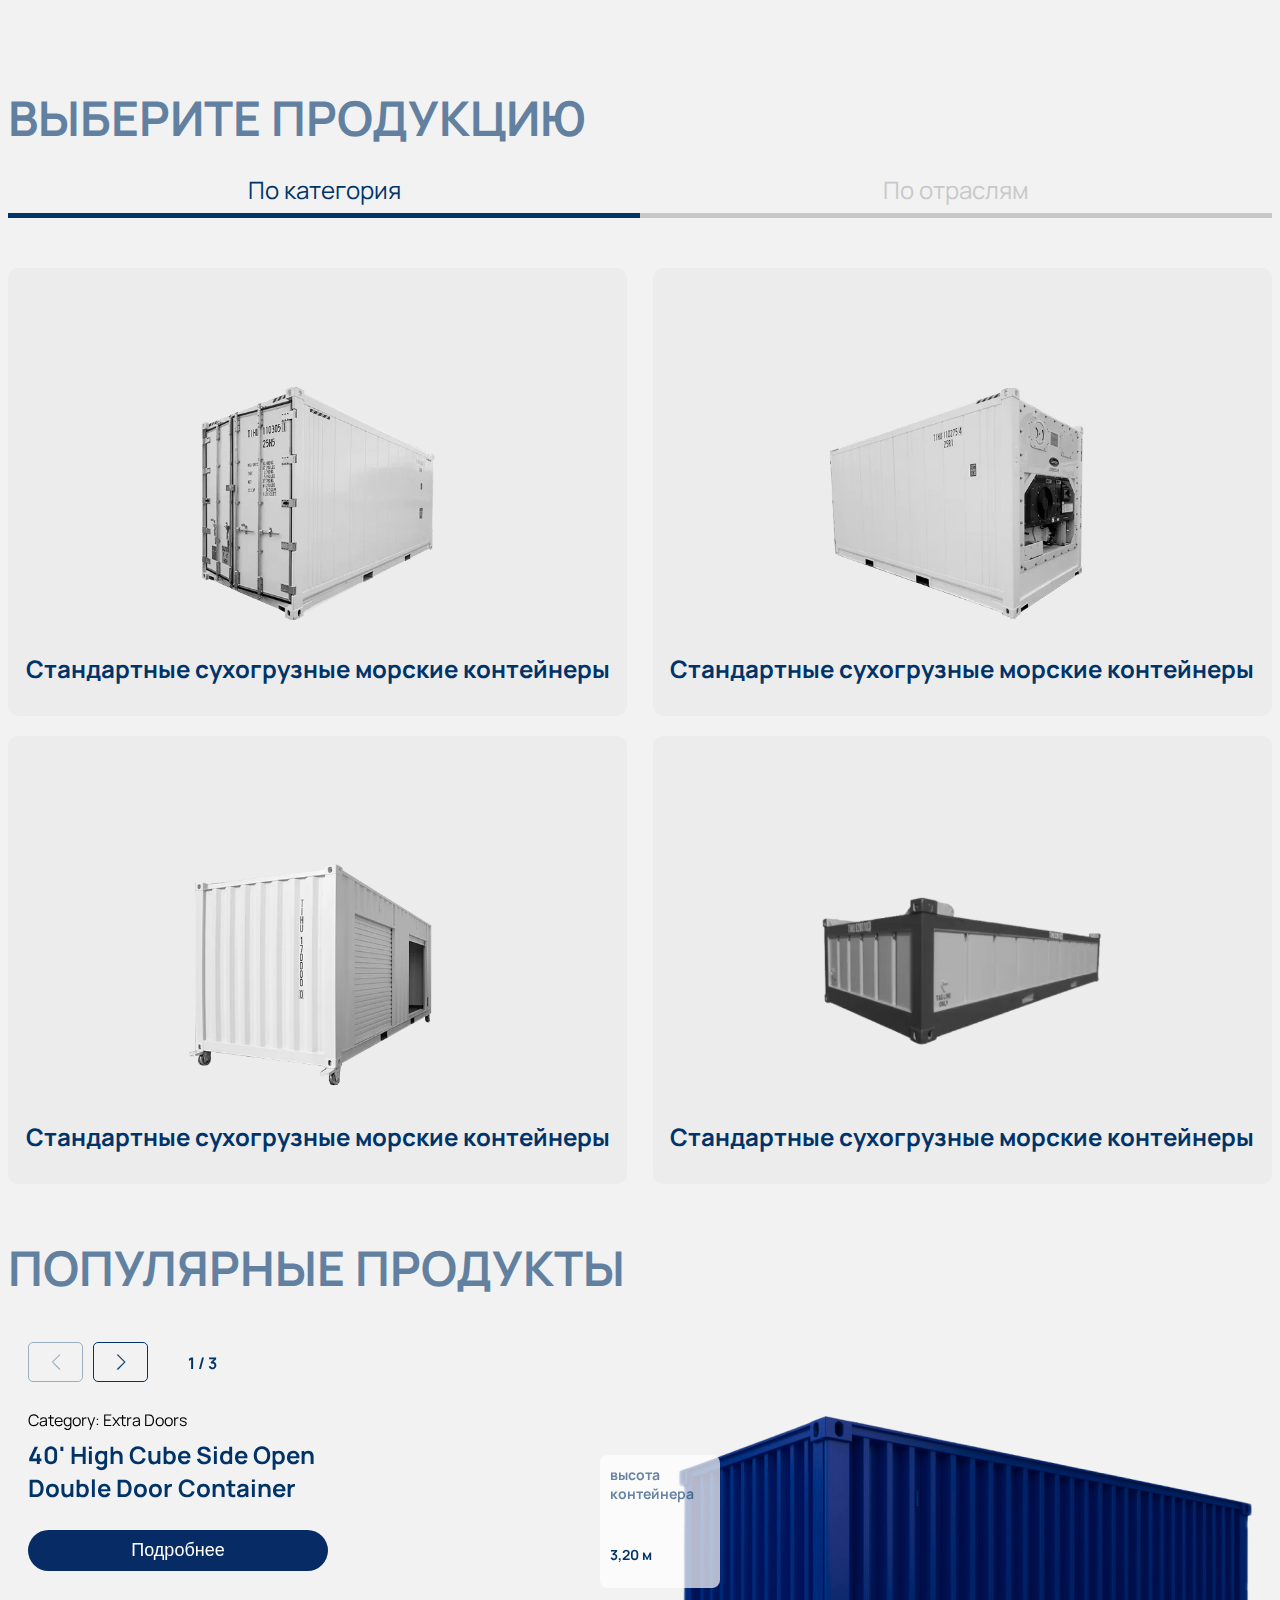
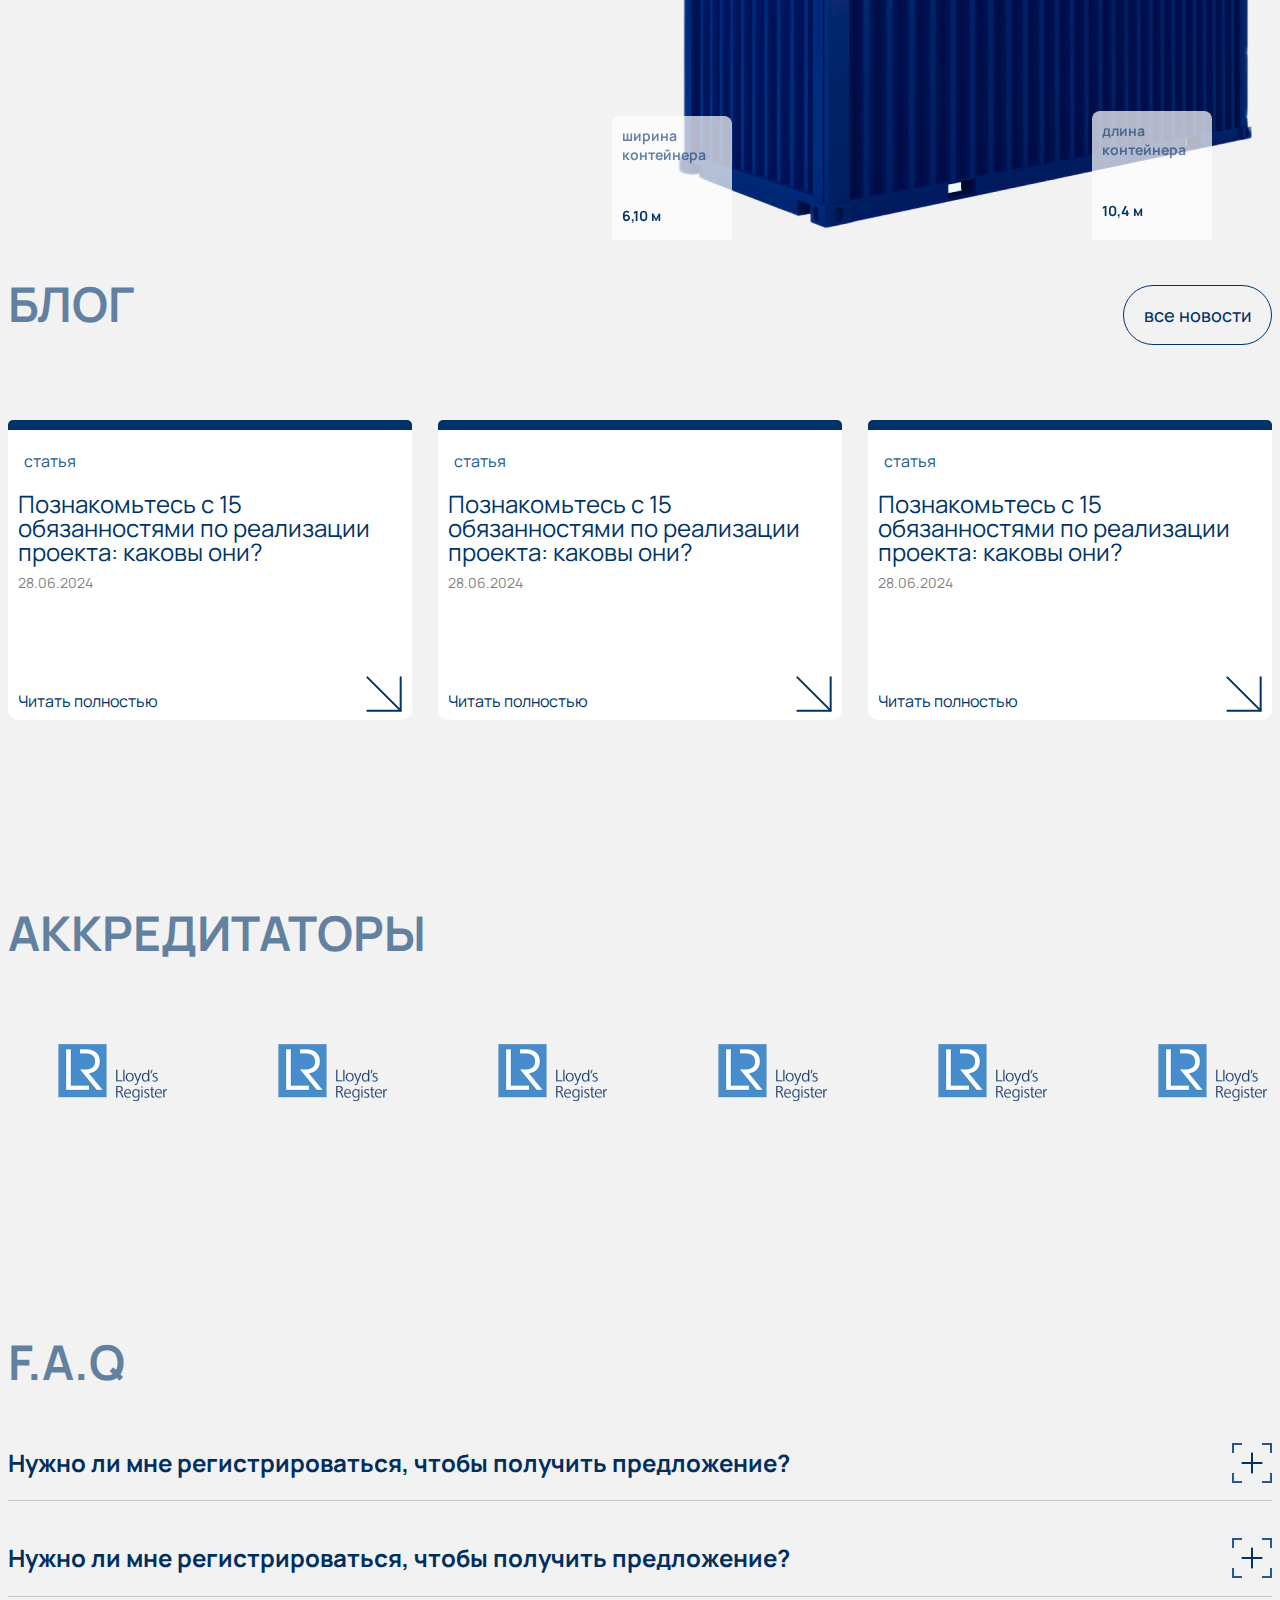
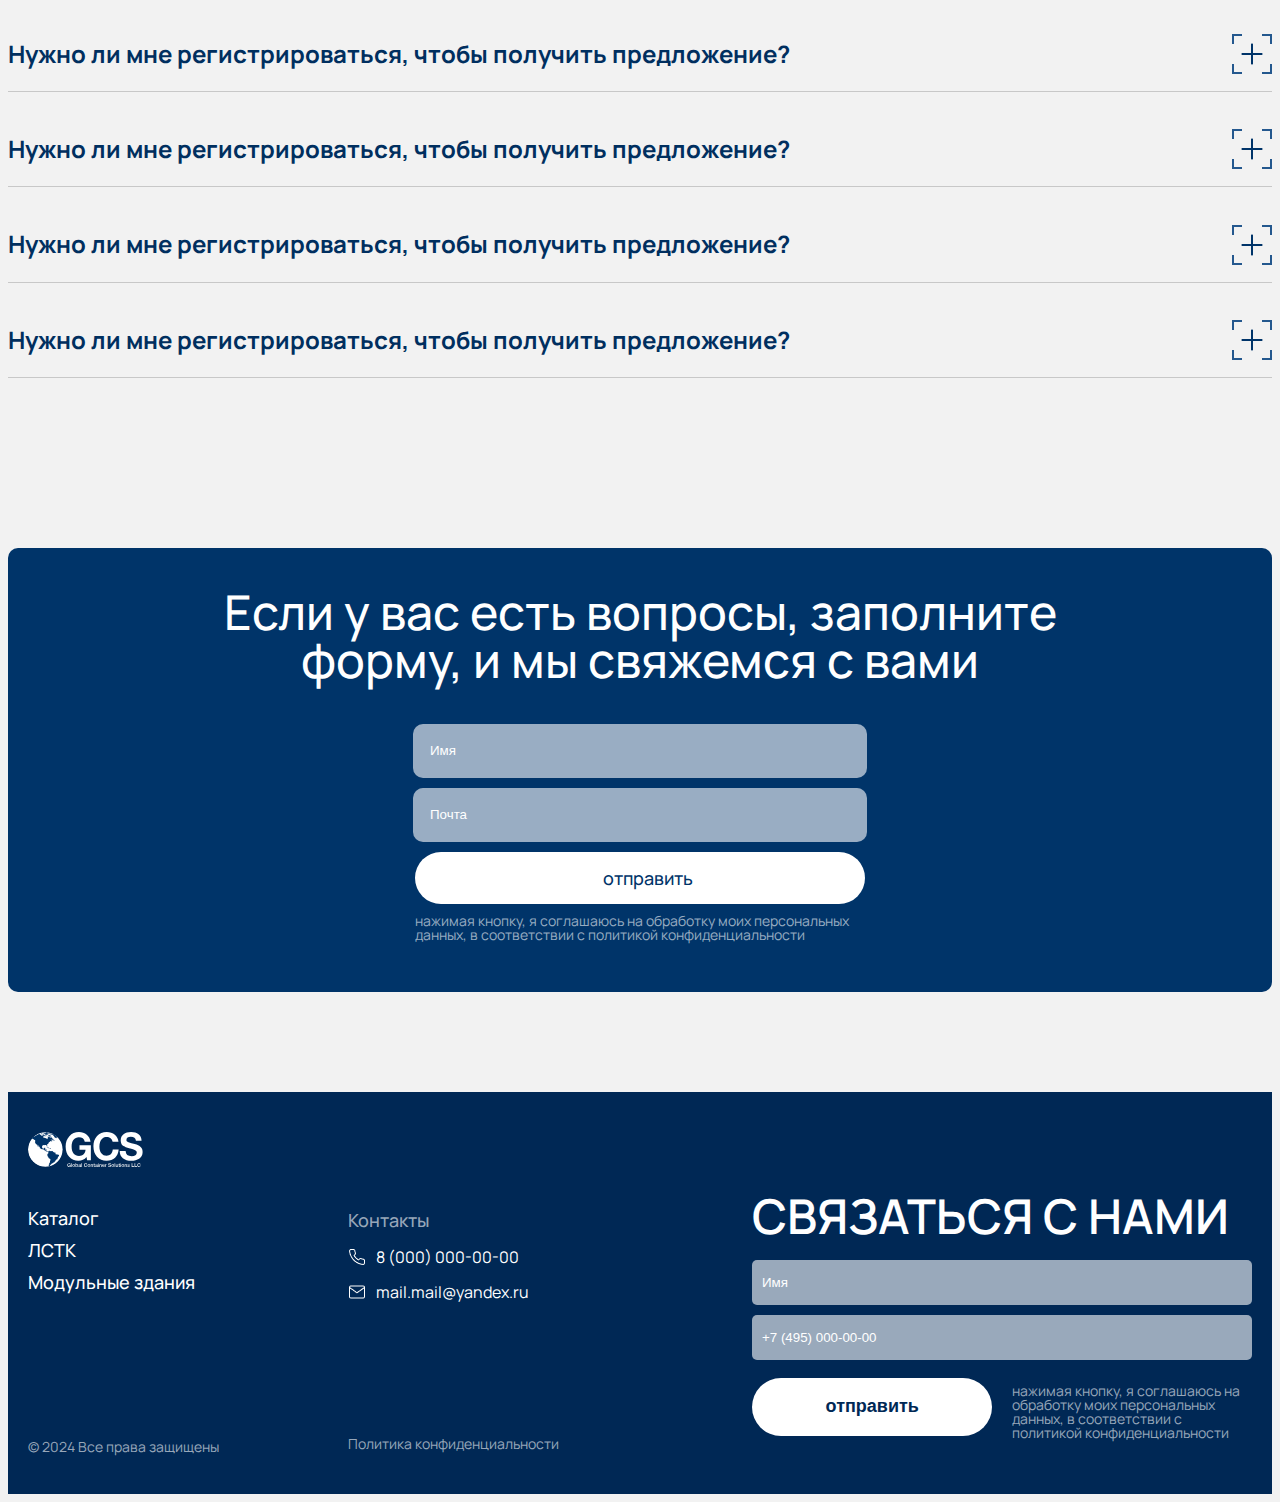
==== commit cfa0dbe4: "фикс адаптива, правки стр мод здания, лстк" ====
--- a/index.html
+++ b/index.html
@@ -167,7 +167,7 @@
                     </div>
                 </div>
                 <a href="/containersgcs/lstk.html">ПРОИЗВОДСТВО ЛСТК</a>
-                <a href="/">МОДУЛЬНЫЕ ЗДАНИЯ</a>
+                <a href="/containersgcs/modul-zdaniya.html">МОДУЛЬНЫЕ ЗДАНИЯ</a>
                 <a href="/containersgcs/blog.html">БЛОГ</a>
                 <a href="/containersgcs/about-us.html">О НАС</a>
                 <a href="/containersgcs/contacts.html">КОНТАКТЫ</a>
@@ -197,7 +197,7 @@
                 <li><a href="javascript:void(0);" onclick="showIndustryMenu()">По отраслям <span>+</span></a></li>
             </ul>
             <li><a href="/containersgcs/lstk.html">ПРОИЗВОДСТВО ЛСТК</a></li>
-            <li><a href="#">МОДУЛЬНЫЕ ЗДАНИЯ</a></li>
+            <li><a href="/containersgcs/modul-zdaniya.html">МОДУЛЬНЫЕ ЗДАНИЯ</a></li>
             <li><a href="/containersgcs/blog.html">БЛОГ</a></li>
             <li><a href="/containersgcs/about-us.html">О НАС</a></li>
             <li><a href="/containersgcs/contacts.html">КОНТАКТЫ</a></li>
--- a/css/style.css
+++ b/css/style.css
@@ -2369,8 +2369,8 @@
     display: none;
 }
 
-.active {
-    color: #003469 !important; /* Цвет активной ссылки */
+.components-buttons .active {
+    color: #003469 !important; 
 }
 .page-lstk {
     margin-top: 300px;
@@ -2478,11 +2478,218 @@
     display: none;
 }
 
-    
-
-
-
-
-
-
-
+
+/* Модульные здания */
+
+.overlay-text-modul span{
+    font-size: 24px;
+    line-height: 24px;
+    font-weight: 500;
+    max-width: 260px;
+    width: 100%;
+    display: block;
+    margin-left: 10px;
+}
+
+.overlay-text-modul {
+    display: flex;
+    align-items: center;
+}
+.modul-cta-button {
+    width: 35% !important;
+}
+.kar-modul-r-text-melk p {
+    width: 70%;
+}
+.kar-modul-r-text-melk  {
+    display: flex;
+    /* align-items: flex-end; */
+    justify-content: end;
+}
+.kar-modul-img-left {
+  display: flex;
+  justify-content: space-between;
+  align-items: center;
+}
+
+.left-section {
+  display: flex;
+  flex-direction: row;
+  gap: 10px;
+  width: 50%;
+}
+
+.left-section img {
+  /* width: 250px;  */
+  height: auto;
+  border-radius: 5px;
+  max-width: 350px;
+}
+
+.right-section {
+  display: flex;
+  flex-direction: column;
+  gap: 20px;
+  /* max-width: 300px; */
+  width: 30%;
+}
+
+.description-block {
+  display: flex;
+  align-items: center;
+  gap: 15px;
+}
+
+.description-block h3 {
+  font-size: 24px;
+    color: #00346999;
+    padding: 10px;
+    border-right: solid 1px #C8C8C8;
+    border-bottom: solid 1px #C8C8C8;
+    margin-block-end: 70px;
+    margin-block-start: 0em;
+}
+
+.description-block p {
+  font-size: 16px;
+  line-height: 19.2px;
+  color: #818181;
+}
+
+.description-block strong {
+  color: #24588E; /* Blue color for headings */
+  font-size: 24px;
+  line-height: 26.4px;
+  margin-bottom: 15px;
+  display: inline-block;
+}
+
+.accordion {
+  width: 100%;
+}
+
+.accordion-item {
+  border-bottom: 1px solid #ccc;
+  overflow: hidden;
+  transition: all 0.3s ease;
+}
+
+.accordion-header {
+  display: flex;
+  justify-content: space-between;
+  align-items: center;
+  padding: 20px;
+  cursor: pointer;
+  background-color: #f0f0f0;
+  position: relative;
+}
+
+.accordion-number {
+  font-size: 24px;
+  color: #00346999;
+  transition: opacity 0.3s ease;
+}
+
+.accordion-title h2{
+  font-size: 90px;
+  line-height: 90px;
+  font-weight: 700;
+  color: #24588E;
+  margin: 0 20px;
+  transition: color 0.3s ease;
+}
+.accordion-title {
+    width: 446px;
+}
+
+.svg-arrow {
+  transform: rotate(90deg);
+  transition: transform 0.3s ease;
+}
+
+.accordion-content {
+  display: none;
+  padding: 20px;
+  background-color: #24588E;
+  color: white;
+}
+
+.accordion-content p {
+  margin-bottom: 20px;
+}
+
+.order-button {
+    display: block;
+    margin-top: 20px;
+    padding: 20px 30px;
+    background-color: white;
+    color: #003469;
+    border: none;
+    border-radius: 100px;
+    cursor: pointer;
+    width: 100%;
+}
+
+.order-button:hover {
+  background-color: #e0e0e0;
+}
+
+.accordion-image {
+  /* width: 100%; */
+  margin-top: 20px;
+  border-radius: 5px;
+}
+
+.accordion-item.active .accordion-header {
+  background-color: #24588E;
+  border-radius: 10px 10px 0px 0px;
+}
+
+.accordion-item.active .accordion-title h2{
+  color: white;
+}
+
+.accordion-item.active .accordion-number {
+  opacity: 0; /* Скрытие номера */
+}
+
+.accordion-item.active .svg-arrow {
+  transform: rotate(0deg); /* Поворот стрелки */
+}
+
+.accordion-item.active .svg-arrow path {
+  stroke: white;
+  transition: fill 0.3s ease, stroke 0.3s ease;
+}
+
+.accordion-item.active .accordion-content {
+  display: flex;
+  justify-content: space-between;
+  border-radius: 0px 0px 10px 10px;
+}
+.accordion-content span{
+    max-width: 326px;
+    width: 100%;
+    font-size: 24px;
+    line-height: 26.4px;
+    font-weight: 600;
+    color: #FFFFFF99;
+}
+.accordion-content-textbutt {
+    width: 28%;
+}
+.accordion-content-textbutt p{
+    text-align: justify;
+    margin-block-end: 3em;
+}
+.order-button-mobile {
+    display: none;
+}
+    
+
+
+
+
+
+
+
--- a/css/style-media.css
+++ b/css/style-media.css
@@ -837,6 +837,7 @@
     .kar-lstk-r-img-slide-block img{
         width: 330px;
         height: 250px;
+        border-radius: 4px;
     }
     .mobile-akradit-wrapper {
         max-width: 375px;
@@ -865,6 +866,9 @@
     .prod-block-name {
         justify-content: space-between;
         padding: 0px 20px;
+    }
+    .kark-pochem-viberayut-span span {
+        margin-block-start: 0em;
     }
     .kart-xark-text-mobile span {
         font-size: 20px;
@@ -1225,6 +1229,71 @@
     .navigation-bar {
         flex-wrap: wrap;
     }
+    .kar-modul-img-left {
+        flex-direction: column-reverse;
+    }
+    .right-section {
+        width: auto;
+    }
+    .left-section {
+        width: auto;
+    }
+    .kar-modul-r-text-melk p {
+        width: auto;
+    }
+    .description-block h3 {
+        border-right: none;
+        border-bottom: none;
+        font-size: 14px;
+        line-height: 16.8px;
+        padding: 5px;
+    }
+    .description-block strong {
+        font-size: 20px;
+        line-height: 22px;
+        max-width: 215px;
+    }
+    .accordion-title h2 {
+        font-size: 30px;
+        line-height: 30px;
+    }
+    .accordion-content span {
+        display: none;
+    }
+    .accordion-content {
+        flex-direction: column;
+    }
+    .accordion-content-textbutt {
+        width: auto;
+    }
+    .accordion-item {
+        border-bottom: none;
+    }
+    .accordion-content-textbutt button {
+        display: none;
+    }
+    .order-button-mobile {
+        display: block;
+    }
+    .accordion-content-textbutt p {
+        margin-block-end: 1em;
+    }
+    .order-button {
+        padding: 15px 30px;
+    }
+    .overlay-text-modul span {
+        font-size: 14px;
+        line-height: 14px;
+        font-weight: 500;
+        max-width: 150px;
+    }
+    .modul-cta-button {
+        width: 67% !important;
+    }
+    .left-section {
+        display: none;
+    }
+
      
 }
 @media screen and (max-width: 430px) {
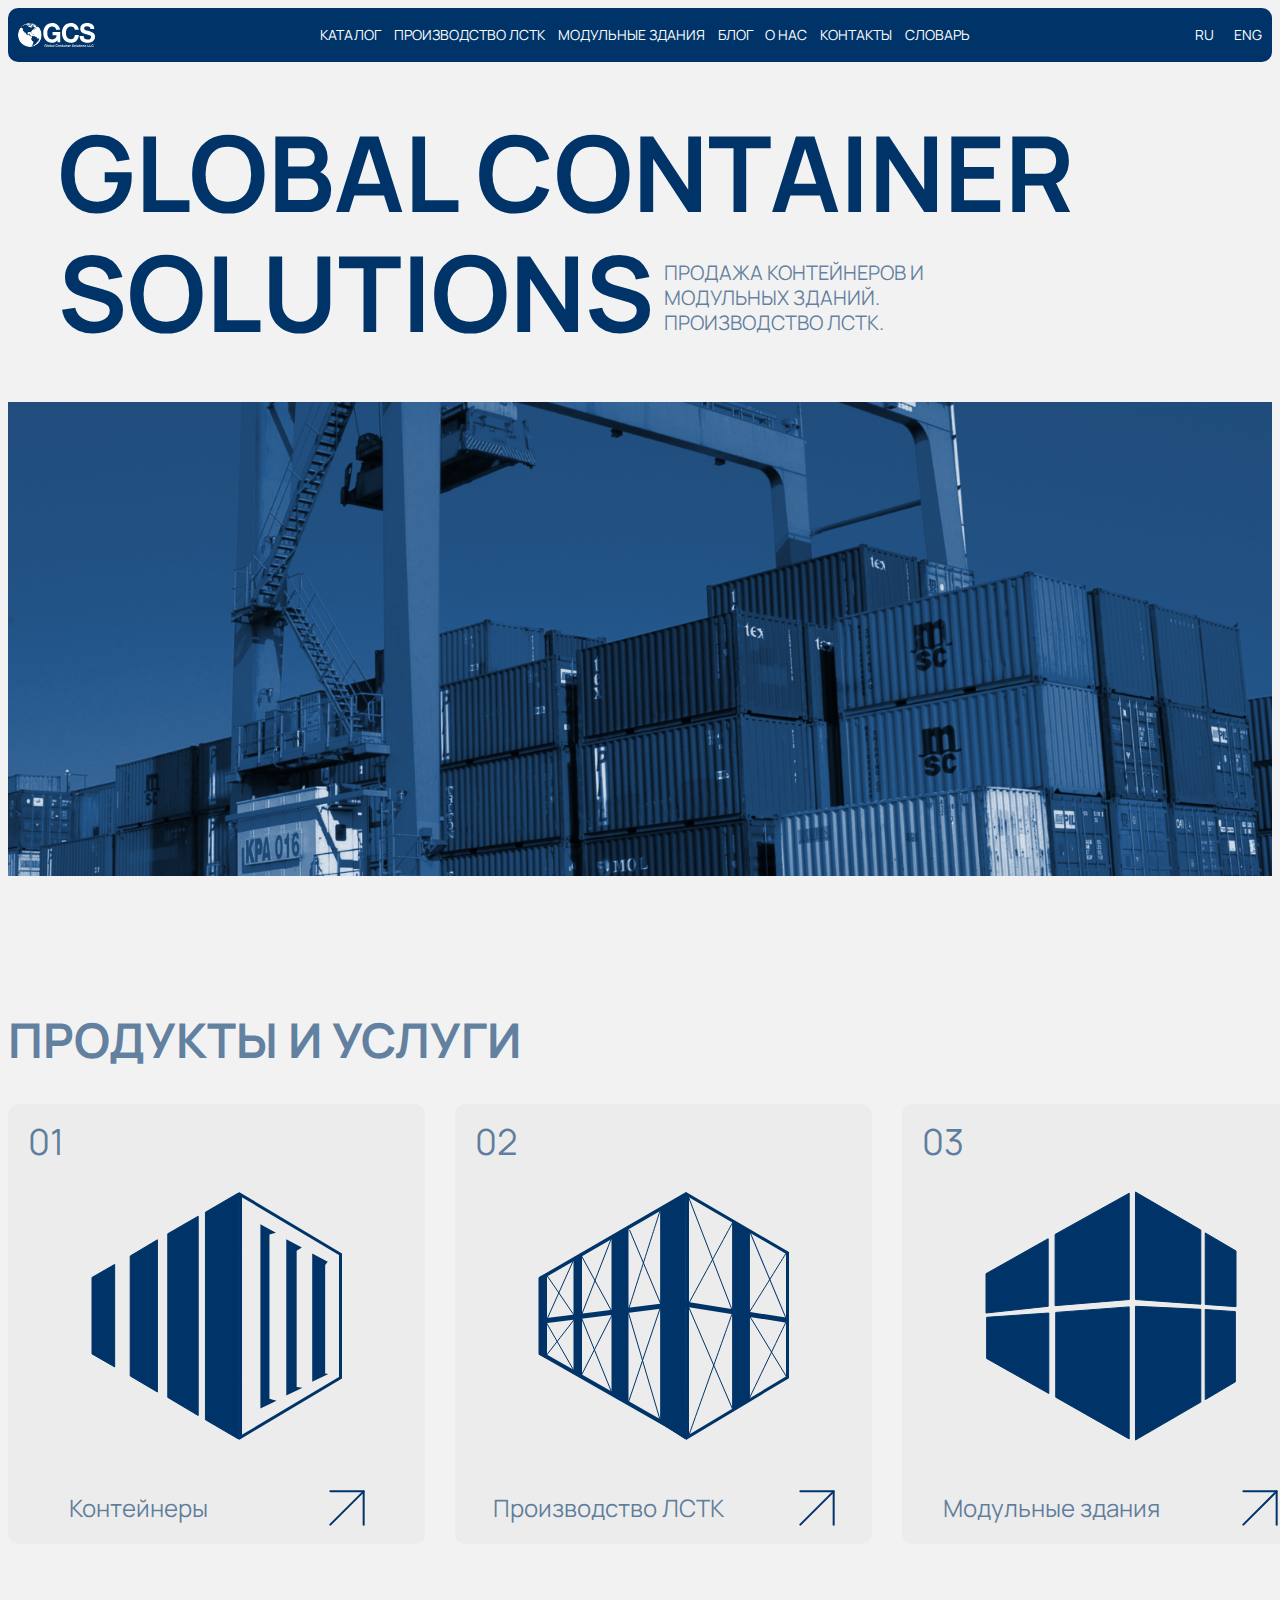
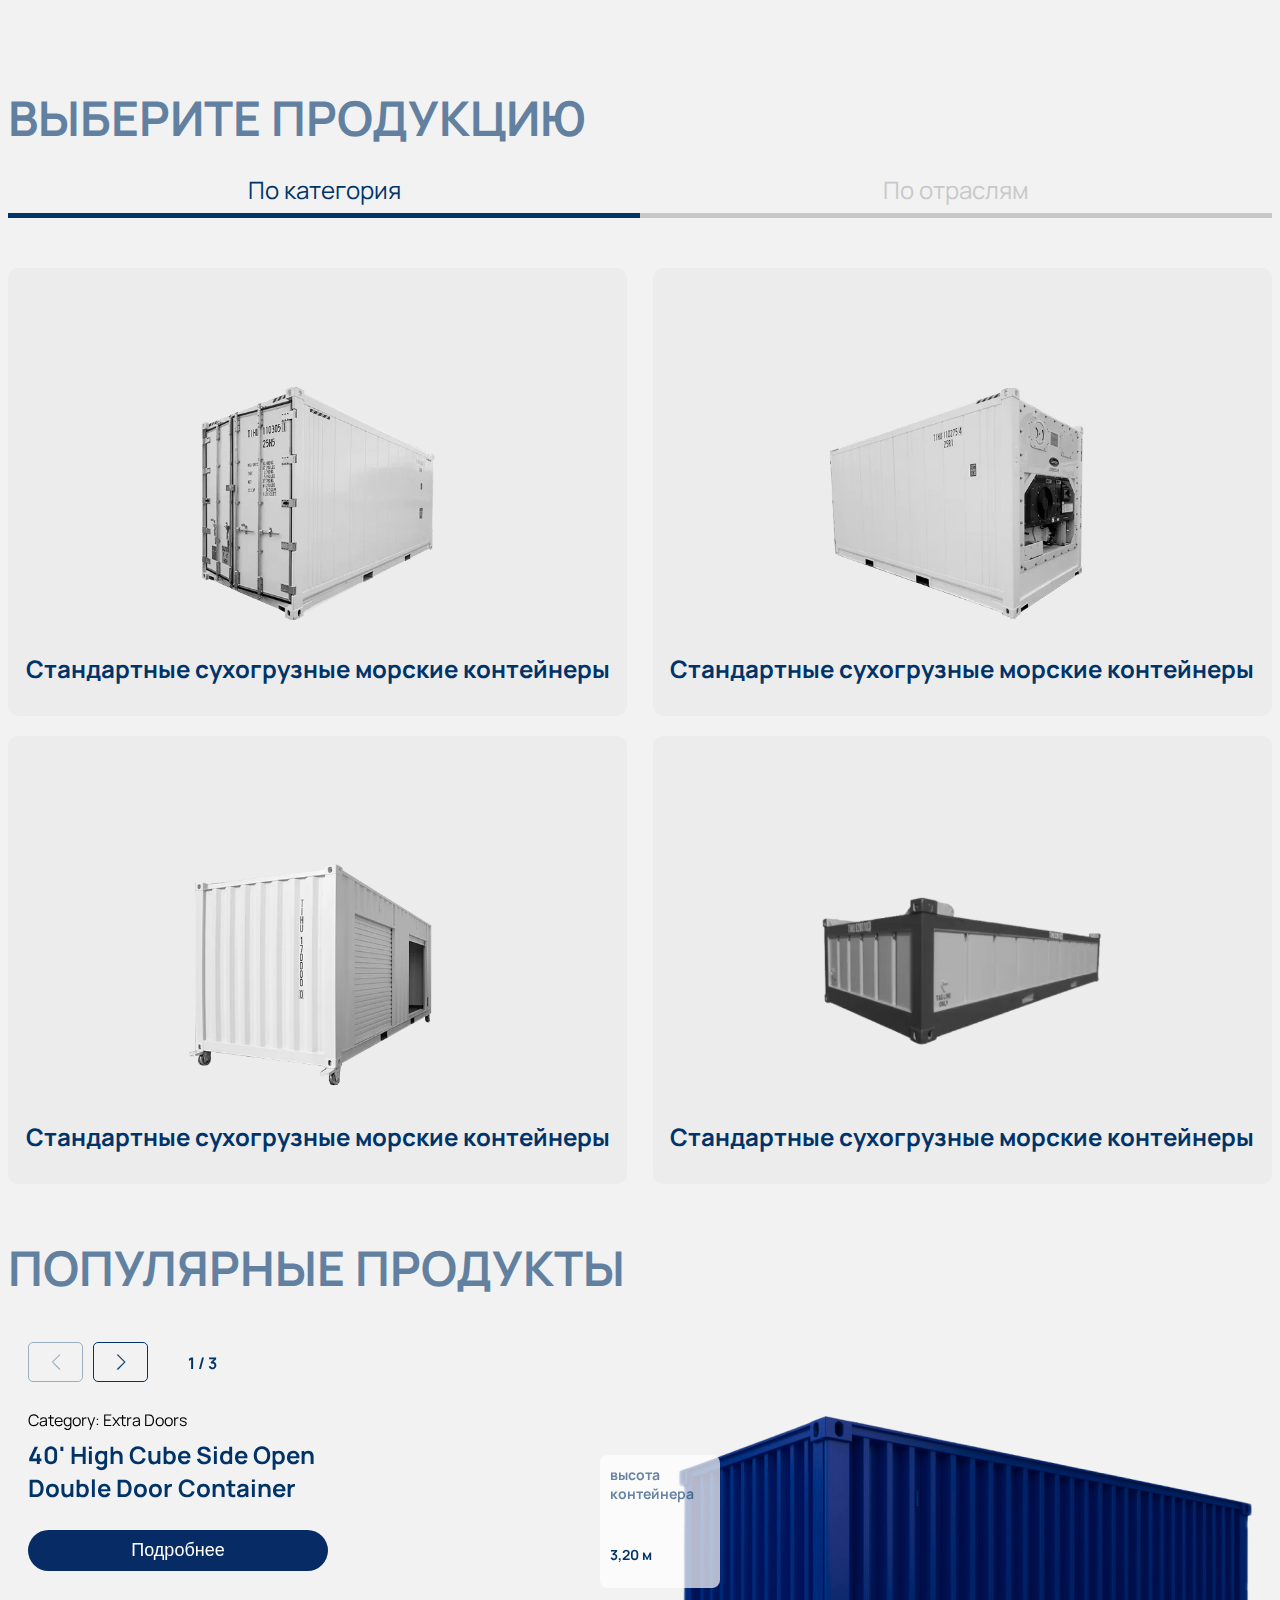
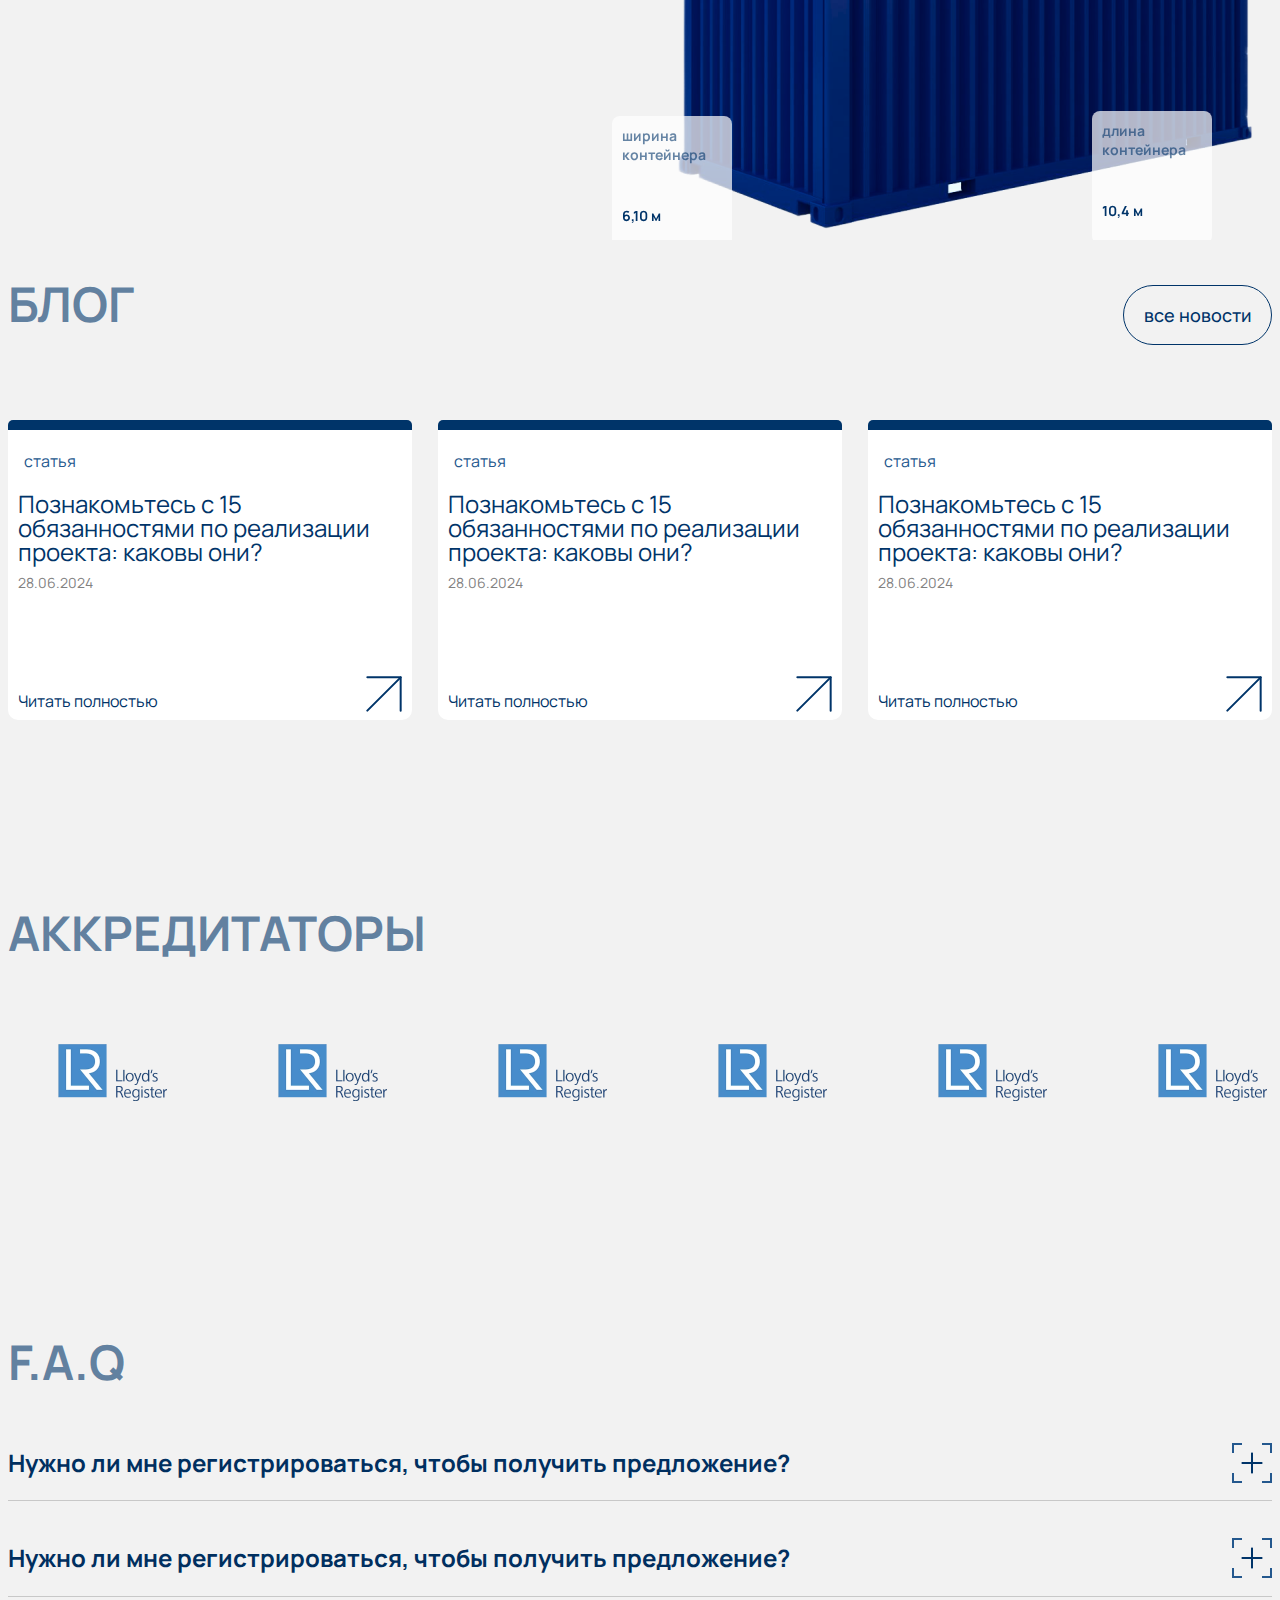
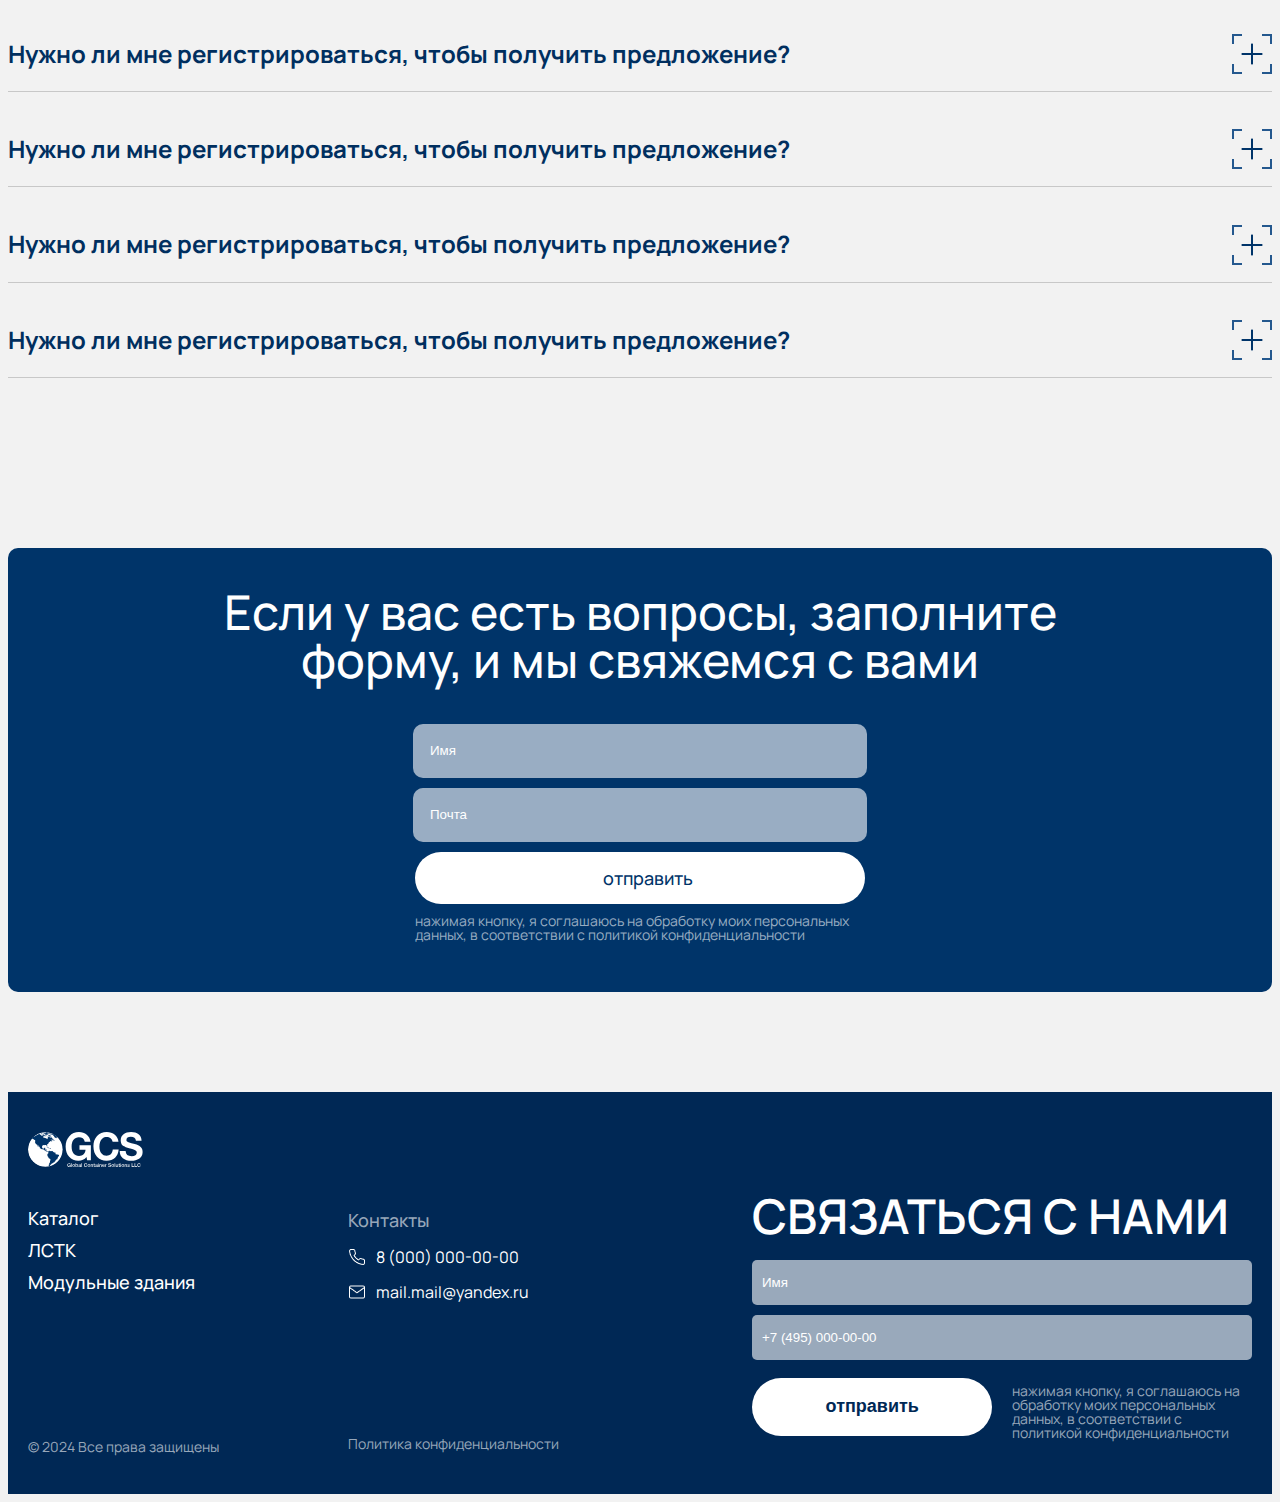
==== commit 79be1c9f: "правки из файла жени" ====
--- a/index.html
+++ b/index.html
@@ -33,7 +33,7 @@
         <div class="header-main">
             <div class="header-logo">
                 <!-- <img src="img/Logo.png"> -->
-                <svg xmlns="http://www.w3.org/2000/svg" width="77" height="24" viewBox="0 0 77 24" fill="none" style="margin-top: 5px;">
+                <a><svg xmlns="http://www.w3.org/2000/svg" width="77" height="24" viewBox="0 0 77 24" fill="none" style="margin-top: 5px;">
                     <g clip-path="url(#clip0_1022_3443)">
                     <path d="M23.7775 11.9979C23.7775 18.5639 18.4547 23.8867 11.8888 23.8867C5.32278 23.8867 0 18.5639 0 11.9979C0 5.43191 5.32278 0.109131 11.8888 0.109131C18.4547 0.109131 23.7775 5.43191 23.7775 11.9979Z" fill="white"/>
                     <path d="M12.1437 2.91209C12.113 2.91209 11.9594 2.88129 11.9287 2.88129C11.9184 2.86076 11.9041 2.80121 11.9287 2.72728C11.9594 2.66568 12.0208 2.72728 12.113 2.69648C12.2051 2.66568 12.1437 2.66568 12.328 2.66568C12.3526 2.66568 12.4611 2.70675 12.5123 2.72728C12.6045 2.75808 12.7827 2.81969 12.7581 2.81969H12.6352C12.5738 2.81969 12.4816 2.85049 12.4202 2.88129C12.3587 2.91209 12.3587 2.91209 12.2973 2.91209H12.1437Z" fill="#003469"/>
@@ -83,7 +83,7 @@
                     <rect width="23.5081" height="23.9957" rx="11.754" fill="white"/>
                     </clipPath>
                     </defs>
-                </svg>
+                </svg></a>
             </div>
             <div class="header-buttons">
                 <a href="" id="catalogButton">КАТАЛОГ</a>
@@ -437,13 +437,13 @@
                 <div class="take-content">
                     <div class="take-buttons">
                         <div class="take-buttons-cat active">
-                            <a>По категория</a>
+                            <a href="#" id="btn-cat">По категория</a>
                         </div>
                         <div class="take-buttons-otr">
-                            <a>По отраслям</a>
-                        </div>
-                    </div>
-                    <div class="take-area-forblocks">
+                            <a href="#" id="btn-otr">По отраслям</a>
+                        </div>
+                    </div>
+                    <div class="take-area-forblocks" id="category-block">
                         <div class="take-blocks-cont">
                             <div class="take-tags">
                                 <span>Open top</span>
@@ -501,6 +501,66 @@
                             </div>
                         </div>
                     </div>
+
+                    <div class="take-area-forblocks take-forblocks-otrasli" id="industry-block" style="display: none;">
+                        <div class="take-blocks-cont">
+                            <div class="take-tags">
+                                <span>Open top</span>
+                                <span>Open top</span>
+                                <span>Open top</span>
+                                <span>Open top</span>
+                            </div>
+                            <div class="take-cont-img">
+                                <img src="img/kat-cvet1.png">
+                            </div>
+                            <div class="take-cont-text">
+                                <h4>Горнодобывающая отрасль</h4>
+                            </div>
+                        </div>
+                        <div class="take-blocks-cont">
+                            <div class="take-tags">
+                                <span>Open top</span>
+                                <span>Open top</span>
+                                <span>Open top</span>
+                                <span>Open top</span>
+                            </div>
+                            <div class="take-cont-img">
+                                <img src="img/kat-cvet2.png">
+                            </div>
+                            <div class="take-cont-text">
+                                <h4>Сельское хозяйство</h4>
+                            </div>
+                        </div>
+                        <div class="take-blocks-cont">
+                            <div class="take-tags">
+                                <span>Open top</span>
+                                <span>Open top</span>
+                                <span>Open top</span>
+                                <span>Open top</span>
+                            </div>
+                            <div class="take-cont-img">
+                                <img src="img/kat-cvet4.png">
+                            </div>
+                            <div class="take-cont-text">
+                                <h4>Общественное питание</h4>
+                            </div>
+                        </div>
+                        <div class="take-blocks-cont">
+                            <div class="take-tags">
+                                <span>Open top</span>
+                                <span>Open top</span>
+                                <span>Open top</span>
+                                <span>Open top</span>
+                            </div>
+                            <div class="take-cont-img">
+                                <img src="img/kat-cvet3.png">
+                            </div>
+                            <div class="take-cont-text">
+                                <h4>Логистическая промышленность</h4>
+                            </div>
+                        </div>
+                    </div>
+
                 </div>
             </div>
         </div>
@@ -571,7 +631,7 @@
                         </div>
                         <div class="product-image-container">
                             <img src="img/slider.png" alt="Product Image">
-                            <div class="">
+                            <div class="product-image-container-mobile">
                                 <div class="product-dimensions height">
                                     <span>высота контейнера</span>
                                     <div class="product-dim-mobile">
@@ -605,26 +665,28 @@
                         </div>
                         <div class="product-image-container">
                             <img src="img/slider.png" alt="Product Image">
-                            <div class="product-dimensions height">
-                                <span>высота контейнера</span>
-                                <div class="product-dim-mobile">
-                                    <p>высота</p>
+                            <div class="product-image-container-mobile">
+                                <div class="product-dimensions height">
+                                    <span>высота контейнера</span>
+                                    <div class="product-dim-mobile">
+                                        <p>высота</p>
+                                    </div>
+                                    <p>3,20 м</p>
                                 </div>
-                                <p>3,20 м</p>
-                            </div>
-                            <div class="product-dimensions width">
-                                <span>ширина контейнера</span>
-                                <div class="product-dim-mobile">
-                                    <p>ширина</p>
+                                <div class="product-dimensions width">
+                                    <span>ширина контейнера</span>
+                                    <div class="product-dim-mobile">
+                                        <p>ширина</p>
+                                    </div>
+                                    <p>6,10 м</p>
                                 </div>
-                                <p>6,10 м</p>
-                            </div>
-                            <div class="product-dimensions length">
-                                <span>длина контейнера</span>
-                                <div class="product-dim-mobile">
-                                    <p>длина</p>
+                                <div class="product-dimensions length">
+                                    <span>длина контейнера</span>
+                                    <div class="product-dim-mobile">
+                                        <p>длина</p>
+                                    </div>
+                                    <p>10,4 м</p>
                                 </div>
-                                <p>10,4 м</p>
                             </div>
                         </div>
                     </div>
@@ -637,26 +699,28 @@
                         </div>
                         <div class="product-image-container">
                             <img src="img/slider.png" alt="Product Image">
-                            <div class="product-dimensions height">
-                                <span>высота контейнера</span>
-                                <div class="product-dim-mobile">
-                                    <p>высота</p>
+                            <div class="product-image-container-mobile">
+                                <div class="product-dimensions height">
+                                    <span>высота контейнера</span>
+                                    <div class="product-dim-mobile">
+                                        <p>высота</p>
+                                    </div>
+                                    <p>3,20 м</p>
                                 </div>
-                                <p>3,20 м</p>
-                            </div>
-                            <div class="product-dimensions width">
-                                <span>ширина контейнера</span>
-                                <div class="product-dim-mobile">
-                                    <p>ширина</p>
+                                <div class="product-dimensions width">
+                                    <span>ширина контейнера</span>
+                                    <div class="product-dim-mobile">
+                                        <p>ширина</p>
+                                    </div>
+                                    <p>6,10 м</p>
                                 </div>
-                                <p>6,10 м</p>
-                            </div>
-                            <div class="product-dimensions length">
-                                <span>длина контейнера</span>
-                                <div class="product-dim-mobile">
-                                    <p>длина</p>
+                                <div class="product-dimensions length">
+                                    <span>длина контейнера</span>
+                                    <div class="product-dim-mobile">
+                                        <p>длина</p>
+                                    </div>
+                                    <p>10,4 м</p>
                                 </div>
-                                <p>10,4 м</p>
                             </div>
                         </div>
                     </div>
@@ -998,7 +1062,32 @@
 
 <script>
     
-
+document.addEventListener("DOMContentLoaded", function() {
+    const btnCat = document.getElementById('btn-cat');
+    const btnOtr = document.getElementById('btn-otr');
+    const categoryBlock = document.getElementById('category-block');
+    const industryBlock = document.getElementById('industry-block');
+    
+    // По умолчанию показываем категории
+    categoryBlock.style.display = 'flex';
+    industryBlock.style.display = 'none';
+
+    btnCat.addEventListener('click', function(e) {
+        e.preventDefault();
+        categoryBlock.style.display = 'flex';
+        industryBlock.style.display = 'none';
+        btnCat.parentElement.classList.add('active');
+        btnOtr.parentElement.classList.remove('active');
+    });
+
+    btnOtr.addEventListener('click', function(e) {
+        e.preventDefault();
+        categoryBlock.style.display = 'none';
+        industryBlock.style.display = 'flex';
+        btnCat.parentElement.classList.remove('active');
+        btnOtr.parentElement.classList.add('active');
+    });
+});
 
 
 
--- a/css/style.css
+++ b/css/style.css
@@ -172,6 +172,7 @@
     width: 50%;
     display: flex;
     justify-content: center;
+    cursor: pointer;
     padding: 10px;
     border-bottom: solid 5px #C8C8C8;
 }
@@ -195,6 +196,7 @@
 
 .take-buttons-otr {
     width: 50%;
+    cursor: pointer;
     padding: 10px;
     display: flex;
     justify-content: center;
@@ -539,6 +541,7 @@
     border: none;
     margin-bottom: 10px;
     text-indent: 15px;
+    cursor: pointer;
 }
 
 .main-form-input input::placeholder {
@@ -892,6 +895,7 @@
     line-height: 19.2px;
     color: #003469;
     text-decoration: none;
+    cursor: pointer;
 }
 .catalog-car-condition a {
     font-size: 16px;
@@ -902,6 +906,7 @@
 .catalog-car-button-condition a {
     display: flex;
     justify-content: center;
+    cursor: pointer;
 }
 .catalog-car-category-dropdown {
     display: none;
@@ -1381,7 +1386,7 @@
     
     .about-video-container {
         width: 670px;
-        height: 578px;
+        height: 615px;
     }
     
     .about-video-container video {
@@ -1399,7 +1404,7 @@
     
     .about-blocks {
         width: 100%;
-        height: 159px;
+        /* height: 159px; */
         background-color: #24588E;
         margin-bottom: 20px;
         border-radius: 10px;
@@ -1461,17 +1466,18 @@
         color: #24588E;
     }
     .newsdetail-container {
-        padding: 20px;
+        /* padding: 20px; */
         width: 70%;
         padding-top: 0px;
     }
     .newsdetail-sidebar {
-        width: 100%;
+        width: 95%;
         background:#FFFFFF;
         padding: 20px;
         height: 90vh;
         overflow-y: scroll;
         border-radius: 10px;
+        padding-right: 0px;
     }
     .page-newsdetail-main {
         display: flex;
@@ -1633,6 +1639,7 @@
         color:#FFFFFF;
         margin-block-start: 0px;
         margin-block-end: 15px;
+        white-space: nowrap;
     }
     .send-text span {
         font-size: 16px;
@@ -1725,11 +1732,11 @@
         padding: 10px;
         text-decoration: none;
         color: #818181;
-        max-width: 100%;
-        width: 280px;
+        max-width: 280px;
+        width: 100%;
     }
     .slovari-sidebar {
-        width: 100%;
+        /* width: 100%; */
         background: #FFFFFF;
         padding: 20px;
         border-radius: 10px;
@@ -1756,6 +1763,7 @@
         flex: 1;
         margin-right: 20px;
         position: relative;
+        width: 55%;
     }
     
     .main-image {
@@ -1941,6 +1949,7 @@
         align-items: center;
         background-color:#003469;
         color: white;
+        cursor: pointer;
     }
     .detail-cont-button a {
         font-size: 18px;
@@ -1962,7 +1971,7 @@
         line-height: 48px;
         color: #00346999;
         margin-block-start: 10px;
-        margin-block-end: 10px;
+        margin-block-end: 45px;
         
     }
     /* Скрыть выпадающий список по умолчанию */
@@ -2200,6 +2209,7 @@
     font-size: 400px;
     line-height: 320px;
     color: #FFFFFF;
+    width: 470px;
 }
 
 .controls {
@@ -2516,14 +2526,14 @@
   display: flex;
   flex-direction: row;
   gap: 10px;
-  width: 50%;
+  /* width: 50%; */
 }
 
 .left-section img {
   /* width: 250px;  */
   height: auto;
   border-radius: 5px;
-  max-width: 350px;
+  max-width: 400px;
 }
 
 .right-section {
@@ -2583,6 +2593,10 @@
   background-color: #f0f0f0;
   position: relative;
 }
+.header-logo a {
+    cursor: pointer;
+
+}
 
 .accordion-number {
   font-size: 24px;
@@ -2602,7 +2616,7 @@
     width: 446px;
 }
 
-.svg-arrow {
+.svg-arrow-modul {
   transform: rotate(90deg);
   transition: transform 0.3s ease;
 }
--- a/css/style-media.css
+++ b/css/style-media.css
@@ -77,7 +77,7 @@
         justify-content: end;
     }
     .video-banner img {
-        max-width: 420px;
+        /* max-width: 420px; */
         width: 100%;
         height: 297px;
     }
@@ -126,7 +126,8 @@
         flex: 0 0 100%;
         margin-bottom: 20px;
         background-color: #ECECEC;
-        max-width: 390px;
+        /* max-width: 390px; */
+        max-width: none;
     }
     .main-form-head h2 {
         font-size: 30px;
@@ -201,12 +202,23 @@
         font-size: 14px;
         line-height: 14px;
     }
+    .product-info-and-button {
+        justify-content: space-between;
+    }
     .footer-left-center {
         margin-bottom: 20px;
+        justify-content: center;
+    }
+    .footer-right {
+        max-width: none;
     }
     .product-image-container {
         display: flex;
         justify-content: center;
+        flex-direction: column;
+        align-items: center;
+        max-width: none;
+        width: auto;
     }
     .footer-form-button {
         gap: 5px;
@@ -221,9 +233,14 @@
         border-radius: 10px;
         height: 515px;
     }
+    .product-image-container-mobile {
+        display: flex;
+        gap: 20px;
+    }
     .product-image-container img {
         max-width: 290px;
         margin-top: 20px;
+        margin-bottom: 30px;
     }
     .product-title {
         font-size: 16px;
@@ -233,24 +250,32 @@
         display: flex;
         flex-direction: column;
         align-items: center;
-        max-width: 350px;
+        /* max-width: 350px; */
         padding-bottom: 20px;
-    }
-    .length {
+        max-width: none;
+    }
+    .take-area-forblocks {
+        flex-wrap: nowrap;
+        flex-direction: column;
+    }
+    .take-blocks-cont {
+        max-width: none;
+    }
+    /* .length {
         top: 110%;
         right: 67%;
     }
     .width {
         top: 110%;
         left: 37.8%;
-    }
+    } */
     .navigation-pagination {
         margin-bottom: 0px;
     }
-    .height {
+    /* .height {
         top: 110%;
         left: 68%;
-    }
+    } */
     .populyariti-products .swiper-pagination {
         left: 42%;
         top: 1340%;
@@ -293,8 +318,8 @@
     }
     .newsdetail-container {
         padding: 7px;
-        width: 100%;
-        max-width: 375px;
+        width: auto;
+        /* max-width: 375px; */
     }
     .newsdetail-share-container {
         flex-direction: column;
@@ -504,6 +529,8 @@
     }
     .catalog-car-product-list {
         margin-top: 40px;
+        flex-wrap: nowrap;
+        flex-direction: column;
     }
     .cat-car-mobile-chevron {
         display: flex;
@@ -637,7 +664,7 @@
         display: none;
     }
     .mobile-title-gcs {
-        display: block;
+        display: flex;
     }
     .about-blocks h2 {
         font-size: 25px;
@@ -776,14 +803,14 @@
     }
     .slovari-sidebar {
         padding: 10px;
-        max-width: 375px;
-        width: 100%;
+        /* max-width: 375px;
+        width: 100%; */
         margin-bottom: 15px;
     }
     .newsdetail-article-text {
         text-align: justify;
-        max-width: 375px;
-        width: 100%;
+        /* max-width: 375px; */
+        width: auto;
     }
     .mobile-page-slovari-head {
         display: block;
@@ -793,7 +820,7 @@
     }
     .overlay-text-for-img img {
         top: -30%;
-        width: 420px;
+        /* width: 420px; */
         height: 760px;
         object-fit: cover;
     }
@@ -813,6 +840,9 @@
     .kar-lstk-block h2 {
         font-size: 30px;
         line-height: 30px;
+    }
+    .slovari-sidebar a {
+        max-width: none;
     }
     .kar-lstk-r-text-melk p {
         font-size: 14px;
@@ -840,10 +870,11 @@
         border-radius: 4px;
     }
     .mobile-akradit-wrapper {
-        max-width: 375px;
+        /* max-width: 375px; */
+        max-width: none;
     }
     .kar-lstk-r-img-slide {
-        max-width: 410px;
+        /* max-width: 410px; */
         overflow: hidden;
         display: block;
     }
@@ -905,7 +936,7 @@
         display: block;
     }
     .dynamic-content-mobile {
-        max-width: 420px;
+        /* max-width: 420px; */
         overflow: hidden;
     }
     .dynamic-content-block  img{
@@ -924,7 +955,7 @@
     
     .components-button-slider-mobile {
         display: block;
-        max-width: 420px;
+        /* max-width: 420px; */
         overflow: hidden;
     }
     .components-button-slider-mobile-block img {
@@ -958,6 +989,7 @@
     .image-gallery {
         margin-right: 0px;
         margin-bottom: 50px;
+        width: auto;
     }
     .main-image {
         height: auto;
@@ -1019,9 +1051,9 @@
         display: none; /* Скрыт по умолчанию */
         padding-left: 20px;
     }
-    /* .prod-block {
-        margin-left: 6px;
-    } */
+    .prod-block {
+        max-width: none;
+    }
 
     .menu-section {
         height: 100%;
@@ -1172,12 +1204,15 @@
     .product-dimensions {
         width: 70px;
         height: 67px;
+        position: static
     }
     .footer-logo {
         margin-bottom: 0px;
     }
     .blog-content {
         justify-content: center;
+        flex-wrap: nowrap;
+        flex-direction: column;
     }
     .details-container {
         width: auto;
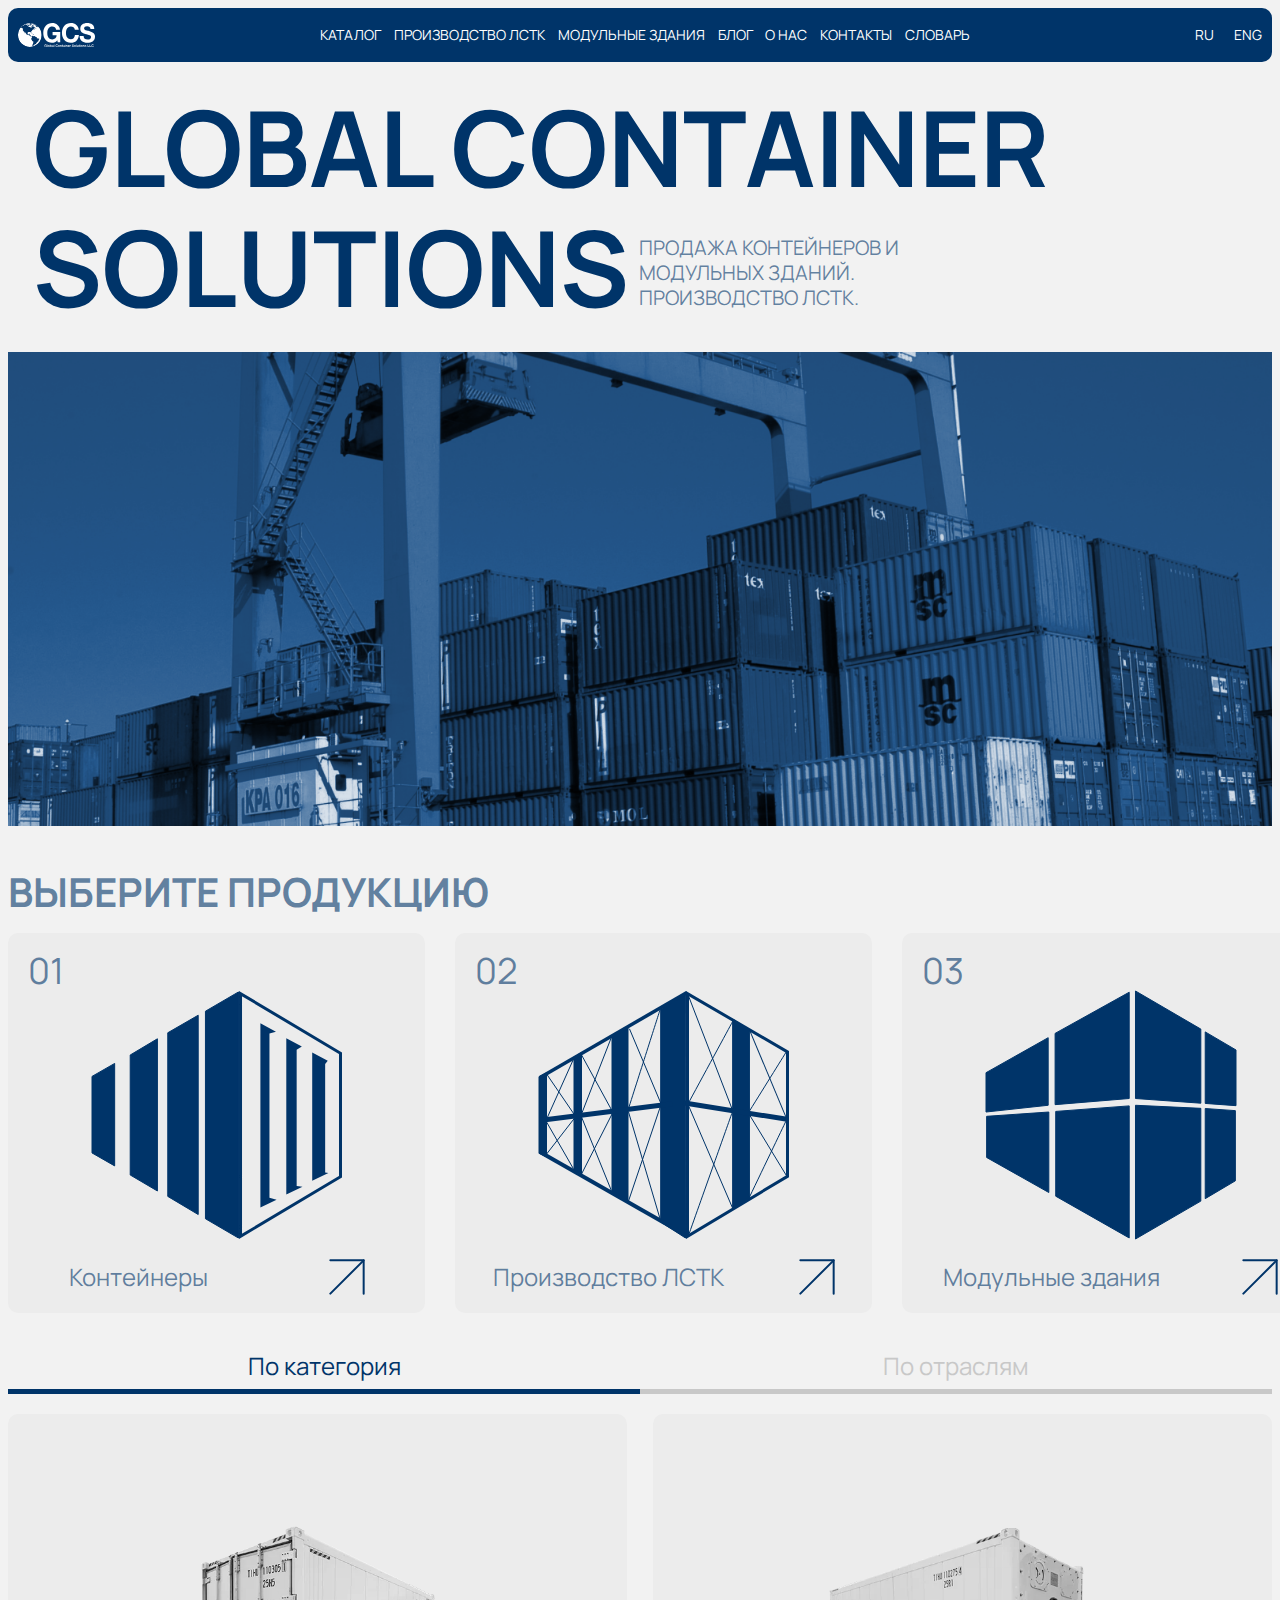
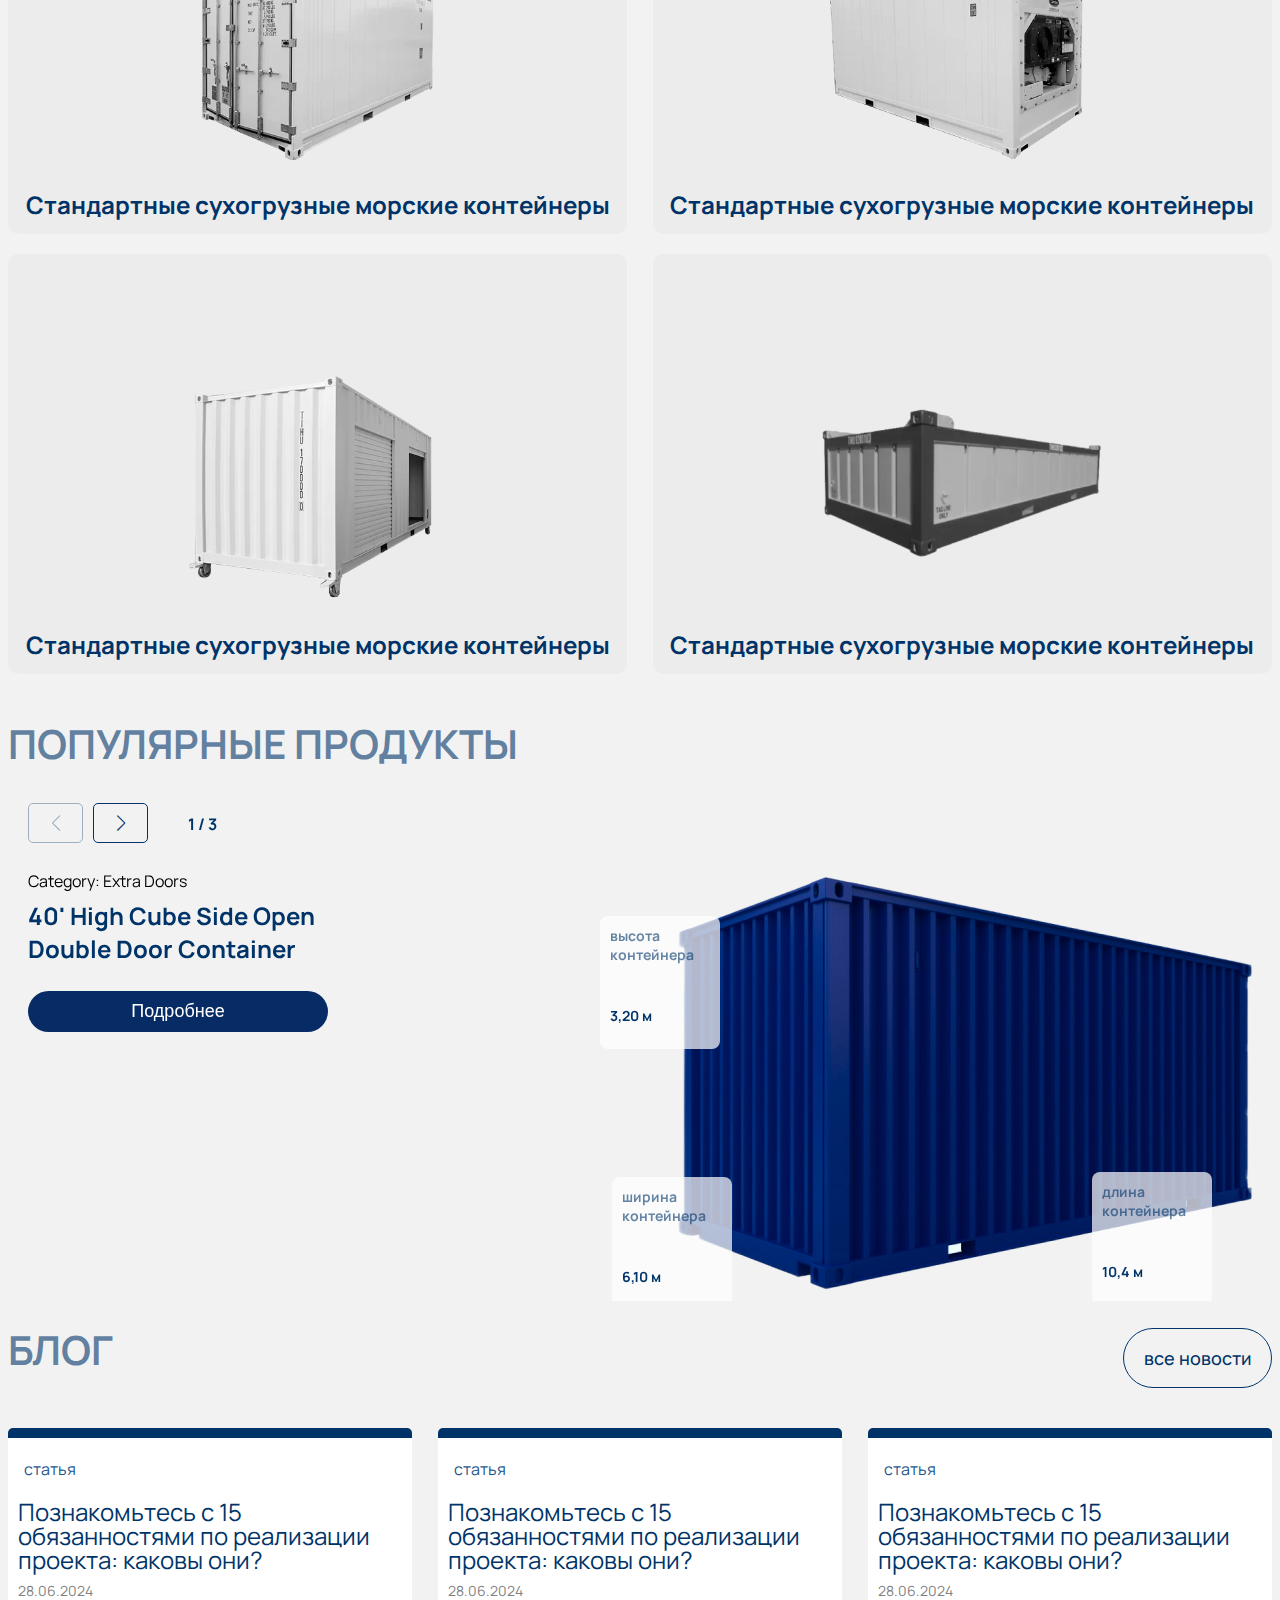
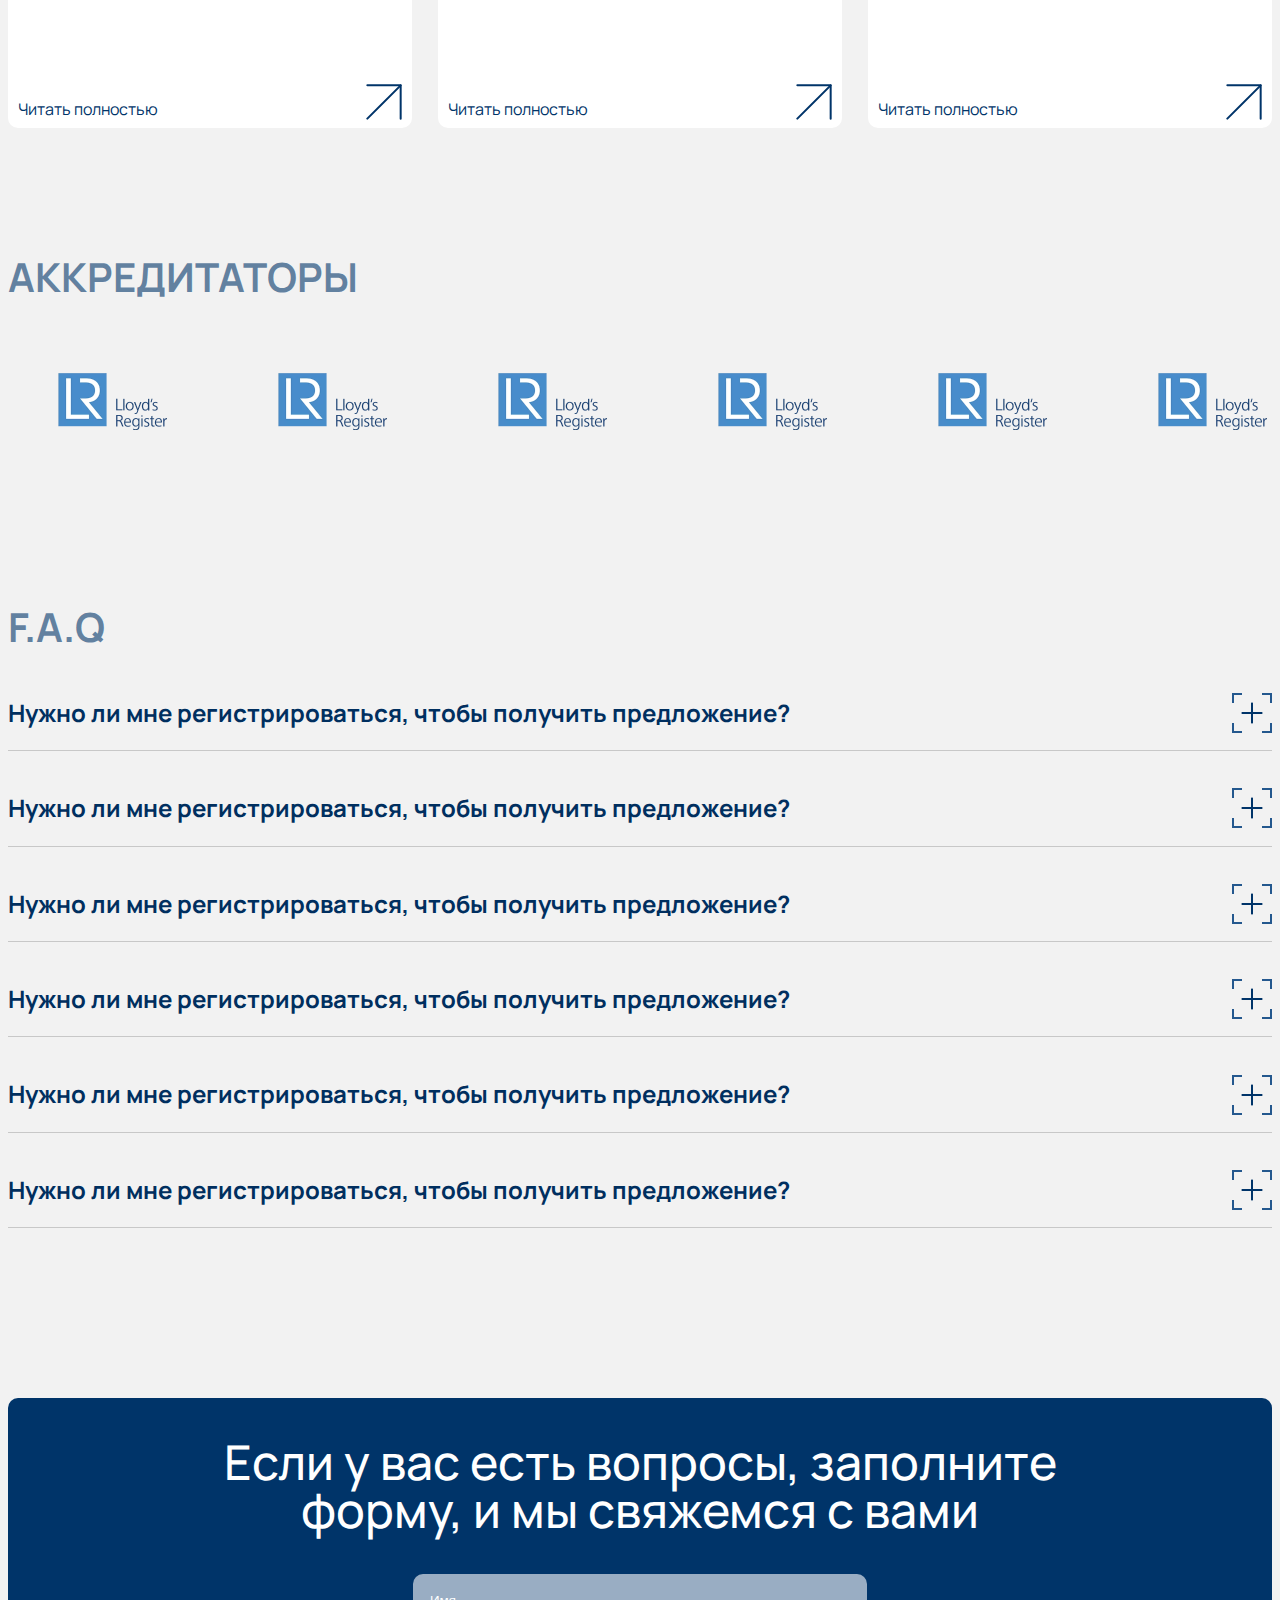
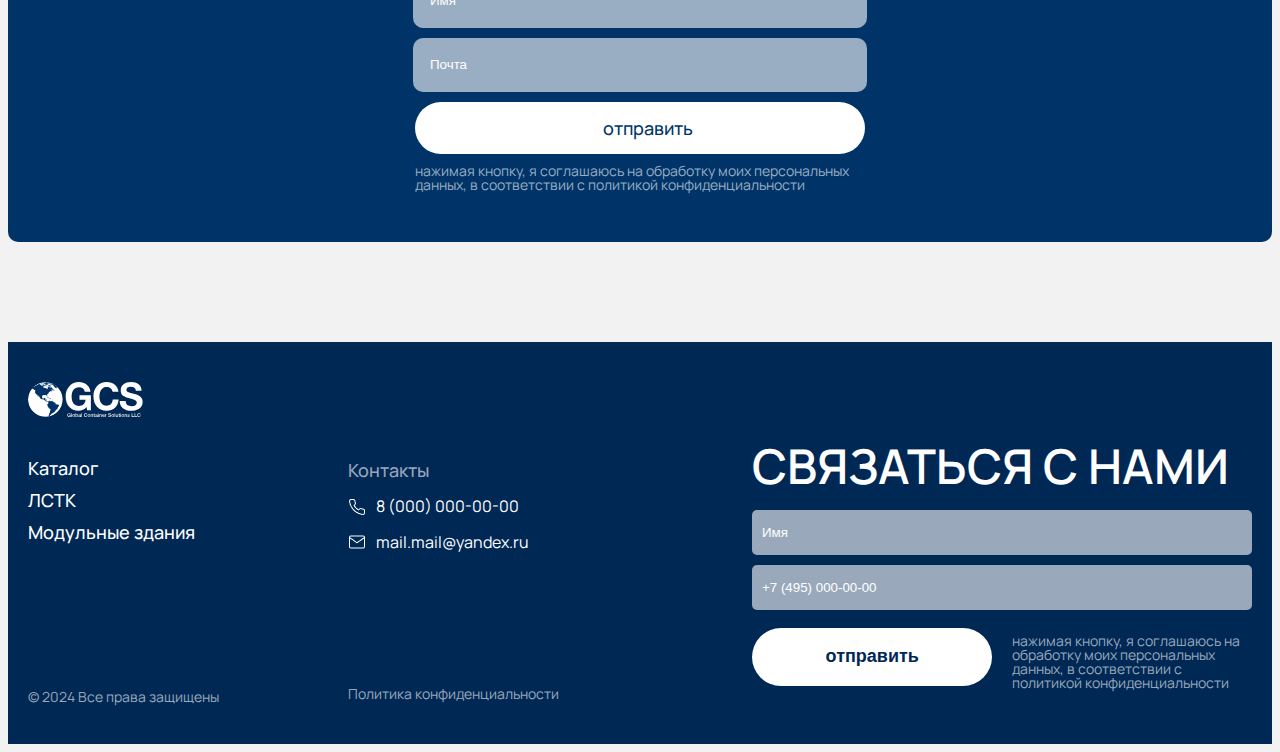
==== commit d8d5bbae: "правки от 14.11" ====
--- a/index.html
+++ b/index.html
@@ -298,136 +298,14 @@
             <img src="img/image 36.png">
         </div>
 
-        <div class="production-and-service">
+        <!-- <div class="production-and-service">
             <div class="prod-main">
                 <div class="prod-head">
                     <h2>ПРОДУКТЫ И УСЛУГИ</h2>
                 </div>
-                <div class="prod-content">
-                    <div class="prod-block">
-                        <div class="prod-number">
-                            <span>01</span>
-                        </div>
-                        <div class="prod-img">
-                            <!-- <img src="img/контейнер.svg"> -->
-                            <svg class="prod-svg" width="251" height="248" viewBox="0 0 251 248" fill="none" xmlns="http://www.w3.org/2000/svg">
-                                <path d="M249.503 62.2629V185.724L149.523 245.359V2.64098L249.503 62.2629Z" style="fill: none;" stroke="#003469" stroke-width="3"/>
-                                <path d="M1 85.4075L23.6685 72.437V174.904L1 161.933V85.4075Z" fill="#003469" stroke="#003469"/>
-                                <path d="M76.7773 41.766L107.218 24.2083V223.542L76.7773 205.384V41.766Z" fill="#003469" stroke="#003469"/>
-                                <path d="M39.2109 64.006L66.4131 47.793V199.988L39.2109 183.983V64.006Z" fill="#003469" stroke="#003469"/>
-                                <path d="M114.438 20.2095L147.477 0.967529V247.045L114.438 227.739V20.2095Z" fill="#003469" stroke="#003469"/>
-                                <path d="M184.939 40.6593L178.462 42.6049V206.681L185.586 208.627L169.395 216.409V32.2285L184.939 40.6593Z" fill="#003469"/>
-                                <path d="M210.845 55.5756L205.664 58.8182V195.008L211.493 195.656L195.301 203.439V47.1448L210.845 55.5756Z" fill="#003469"/>
-                                <path d="M236.755 69.8429L234.164 73.0855V181.389L237.403 182.037L221.211 189.82V61.4121L236.755 69.8429Z" fill="#003469"/>
-                            </svg>
-                        </div>
-                        <div class="prod-block-name">
-                            <p>Контейнеры</p>
-                            <!-- <img src="img/arrow-up-right.png"> -->
-                            <svg class="svg-arrow" width="36" height="36" viewBox="0 0 36 36" fill="none" xmlns="http://www.w3.org/2000/svg">
-                                <g clip-path="url(#clip0_245_5458)">
-                                <path d="M1.33334 34.6666L34.6667 1.33325" stroke="#003469" stroke-width="2" stroke-linecap="round" stroke-linejoin="round"/>
-                                <path d="M1.33334 1.33325H34.6667V34.6666" stroke="#003469" stroke-width="2" stroke-linecap="round" stroke-linejoin="round"/>
-                                </g>
-                                <defs>
-                                <clipPath id="clip0_245_5458">
-                                <rect width="36" height="36" fill="white"/>
-                                </clipPath>
-                                </defs>
-                            </svg>
-                        </div>
-                    </div>
-                    <div class="prod-block">
-                        <div class="prod-number">
-                            <span>02</span>
-                        </div>
-                        <div class="prod-img">
-                            <svg class="prod-svg" width="251" height="248" viewBox="0 0 251 248" fill="none" xmlns="http://www.w3.org/2000/svg">
-                                <path d="M249.5 60.9196V185.282L149.5 245.349V2.611L249.5 60.9196Z" style="fill: none;" stroke="#003469" stroke-width="3"/>
-                                <path d="M1 85.6447L8.5 81.8389V166L1 162.147V85.6447Z" fill="#003469" stroke="#003469"/>
-                                <path d="M74 44.4449L90 36V211L74 202.35V44.4449Z" fill="#003469" stroke="#003469"/>
-                                <path d="M36 66.2131L43.5 61.5V185.5L36 181.194V66.2131Z" fill="#003469" stroke="#003469"/>
-                                <path d="M122.703 18.1266L147.883 1.79272L147.5 247L122.703 231.056V18.1266Z" fill="#003469" stroke="#003469"/>
-                                <path d="M211.43 38.6443L194.643 28.0869V218.121L211.43 208.559V38.6443Z" fill="#003469" stroke="#003469"/>
-                                <line x1="2.12319" y1="86.4855" x2="148.886" y2="1.51827" stroke="#003469" stroke-width="3.5"/>
-                                <path d="M1.59734 160.752L147.282 243.817" stroke="#003469" stroke-width="4"/>
-                                <path d="M122.098 18.6191C122.098 18.6191 103.144 77.9705 91 116" stroke="#003469"/>
-                                <path d="M194.645 30.4771C194.645 30.4771 168.044 79.5538 151 111" stroke="#003469"/>
-                                <path d="M248.602 60.3569C248.602 60.3569 225.947 96.7786 211.431 120.116" stroke="#003469"/>
-                                <path d="M194 122C194 122 167.793 195.747 151 243" stroke="#003469"/>
-                                <path d="M248 130C248 130 225.713 176.423 211.433 206.169" stroke="#003469"/>
-                                <line x1="121.974" y1="116.69" x2="90.4719" y2="210.16" stroke="#003469"/>
-                                <line x1="73.4659" y1="46.1815" x2="43.4659" y2="123.182" stroke="#003469"/>
-                                <line x1="74.4457" y1="122.227" x2="43.4458" y2="183.227" stroke="#003469"/>
-                                <line x1="35.4563" y1="68.2045" x2="9.45626" y2="126.205" stroke="#003469"/>
-                                <line x1="36.3947" y1="127.307" x2="8.39468" y2="163.307" stroke="#003469"/>
-                                <line x1="91.4608" y1="37.8058" x2="122.964" y2="112.555" stroke="#003469"/>
-                                <line x1="150.467" y1="4.82018" x2="193.914" y2="117.545" stroke="#003469"/>
-                                <line y1="-0.5" x2="93.2687" y2="-0.5" transform="matrix(0.385674 0.922635 -0.923516 0.383559 211.43 40.0391)" stroke="#003469"/>
-                                <line x1="150.741" y1="115.137" x2="194.459" y2="216.802" stroke="#003469"/>
-                                <line x1="211.427" y1="123.74" x2="249.029" y2="185.591" stroke="#003469"/>
-                                <line x1="90.4795" y1="120.858" x2="121.983" y2="227.54" stroke="#003469"/>
-                                <line x1="43.4389" y1="63.7606" x2="73.4389" y2="118.761" stroke="#003469"/>
-                                <line x1="43.4634" y1="125.812" x2="73.4634" y2="199.812" stroke="#003469"/>
-                                <line x1="8.4129" y1="82.718" x2="36.4129" y2="123.718" stroke="#003469"/>
-                                <line x1="8.43355" y1="130.751" x2="35.4336" y2="177.751" stroke="#003469"/>
-                                <line y1="-2.5" x2="134.142" y2="-2.5" transform="matrix(0.99219 -0.124738 0.125533 0.99209 1.60156 132.068)" stroke="#003469" stroke-width="5"/>
-                                <line y1="-2.5" x2="106.834" y2="-2.5" transform="matrix(-0.987659 -0.156621 0.15761 -0.987502 251 126.092)" stroke="#003469" stroke-width="5"/>
-                            </svg>
-                        </div>
-                        <div class="prod-block-name">
-                            <p>Производство ЛСТК</p>
-                            <!-- <img src="img/arrow-up-right.png"> -->
-                            <svg class="svg-arrow" width="36" height="36" viewBox="0 0 36 36" fill="none" xmlns="http://www.w3.org/2000/svg" >
-                                <g clip-path="url(#clip0_245_5458)">
-                                <path d="M1.33334 34.6666L34.6667 1.33325" stroke="#003469" stroke-width="2" stroke-linecap="round" stroke-linejoin="round"/>
-                                <path d="M1.33334 1.33325H34.6667V34.6666" stroke="#003469" stroke-width="2" stroke-linecap="round" stroke-linejoin="round"/>
-                                </g>
-                                <defs>
-                                <clipPath id="clip0_245_5458">
-                                <rect width="36" height="36" fill="white"/>
-                                </clipPath>
-                                </defs>
-                            </svg>
-                        </div>
-                    </div>
-                    <div class="prod-block">
-                        <div class="prod-number">
-                            <span>03</span>
-                        </div>
-                        <div class="prod-img">
-                            <!-- <img src="img/модуль.png"> -->
-                            <svg class="prod-svg" width="252" height="250" viewBox="0 0 252 250" fill="none" xmlns="http://www.w3.org/2000/svg">
-                                <path d="M70.0938 43.3892L144.214 2.22852V108.509L70.0938 114.653V43.3892Z" fill="#003469" stroke="#003469"/>
-                                <path d="M215.824 39.089L150.497 1V108.509L215.824 113.203V39.089Z" fill="#003469" stroke="#003469"/>
-                                <path d="M215.824 211.104L150.498 249V115.267L215.824 118.339V211.104Z" fill="#003469" stroke="#003469"/>
-                                <path d="M251 59.9766L220.221 41.9004V113.424L251 115.657V59.9766Z" fill="#003469" stroke="#003469"/>
-                                <path d="M250.371 190.831L220.22 208.646V118.543L250.371 120.632V190.831Z" fill="#003469" stroke="#003469"/>
-                                <path d="M1 82.707L63.1859 47.6897V115.267L1 122.025V82.707Z" fill="#003469" stroke="#003469"/>
-                                <path d="M70.7227 206.189L144.215 247.964V115.881L70.7227 121.41V206.189Z" fill="#003469" stroke="#003469"/>
-                                <path d="M1.62891 167.486L63.8148 202.503V122.025L1.62891 126.325V167.486Z" fill="#003469" stroke="#003469"/>
-                            </svg>
-                                
-                        </div>
-                        <div class="prod-block-name">
-                            <p>Модульные здания</p>
-                            <!-- <img src="img/arrow-up-right.png"> -->
-                            <svg class="svg-arrow" width="36" height="36" viewBox="0 0 36 36" fill="none" xmlns="http://www.w3.org/2000/svg">
-                                <g clip-path="url(#clip0_245_5458)">
-                                <path d="M1.33334 34.6666L34.6667 1.33325" stroke="#003469" stroke-width="2" stroke-linecap="round" stroke-linejoin="round"/>
-                                <path d="M1.33334 1.33325H34.6667V34.6666" stroke="#003469" stroke-width="2" stroke-linecap="round" stroke-linejoin="round"/>
-                                </g>
-                                <defs>
-                                <clipPath id="clip0_245_5458">
-                                <rect width="36" height="36" fill="white"/>
-                                </clipPath>
-                                </defs>
-                            </svg>
-                        </div>
-                    </div>
-                </div>
-            </div>
-        </div>
+
+            </div>
+        </div> -->
 
         <div class="take-a-production">
             <div class="take-main">
@@ -435,6 +313,131 @@
                     <h2>ВЫБЕРИТЕ ПРОДУКЦИЮ</h2>
                 </div>
                 <div class="take-content">
+
+                    <div class="prod-content">
+                        <div class="prod-block">
+                            <div class="prod-number">
+                                <span>01</span>
+                            </div>
+                            <div class="prod-img">
+                                <!-- <img src="img/контейнер.svg"> -->
+                                <svg class="prod-svg" width="251" height="248" viewBox="0 0 251 248" fill="none" xmlns="http://www.w3.org/2000/svg">
+                                    <path d="M249.503 62.2629V185.724L149.523 245.359V2.64098L249.503 62.2629Z" style="fill: none;" stroke="#003469" stroke-width="3"/>
+                                    <path d="M1 85.4075L23.6685 72.437V174.904L1 161.933V85.4075Z" fill="#003469" stroke="#003469"/>
+                                    <path d="M76.7773 41.766L107.218 24.2083V223.542L76.7773 205.384V41.766Z" fill="#003469" stroke="#003469"/>
+                                    <path d="M39.2109 64.006L66.4131 47.793V199.988L39.2109 183.983V64.006Z" fill="#003469" stroke="#003469"/>
+                                    <path d="M114.438 20.2095L147.477 0.967529V247.045L114.438 227.739V20.2095Z" fill="#003469" stroke="#003469"/>
+                                    <path d="M184.939 40.6593L178.462 42.6049V206.681L185.586 208.627L169.395 216.409V32.2285L184.939 40.6593Z" fill="#003469"/>
+                                    <path d="M210.845 55.5756L205.664 58.8182V195.008L211.493 195.656L195.301 203.439V47.1448L210.845 55.5756Z" fill="#003469"/>
+                                    <path d="M236.755 69.8429L234.164 73.0855V181.389L237.403 182.037L221.211 189.82V61.4121L236.755 69.8429Z" fill="#003469"/>
+                                </svg>
+                            </div>
+                            <div class="prod-block-name">
+                                <p>Контейнеры</p>
+                                <!-- <img src="img/arrow-up-right.png"> -->
+                                <svg class="svg-arrow" width="36" height="36" viewBox="0 0 36 36" fill="none" xmlns="http://www.w3.org/2000/svg">
+                                    <g clip-path="url(#clip0_245_5458)">
+                                    <path d="M1.33334 34.6666L34.6667 1.33325" stroke="#003469" stroke-width="2" stroke-linecap="round" stroke-linejoin="round"/>
+                                    <path d="M1.33334 1.33325H34.6667V34.6666" stroke="#003469" stroke-width="2" stroke-linecap="round" stroke-linejoin="round"/>
+                                    </g>
+                                    <defs>
+                                    <clipPath id="clip0_245_5458">
+                                    <rect width="36" height="36" fill="white"/>
+                                    </clipPath>
+                                    </defs>
+                                </svg>
+                            </div>
+                        </div>
+                        <div class="prod-block">
+                            <div class="prod-number">
+                                <span>02</span>
+                            </div>
+                            <div class="prod-img">
+                                <svg class="prod-svg" width="251" height="248" viewBox="0 0 251 248" fill="none" xmlns="http://www.w3.org/2000/svg">
+                                    <path d="M249.5 60.9196V185.282L149.5 245.349V2.611L249.5 60.9196Z" style="fill: none;" stroke="#003469" stroke-width="3"/>
+                                    <path d="M1 85.6447L8.5 81.8389V166L1 162.147V85.6447Z" fill="#003469" stroke="#003469"/>
+                                    <path d="M74 44.4449L90 36V211L74 202.35V44.4449Z" fill="#003469" stroke="#003469"/>
+                                    <path d="M36 66.2131L43.5 61.5V185.5L36 181.194V66.2131Z" fill="#003469" stroke="#003469"/>
+                                    <path d="M122.703 18.1266L147.883 1.79272L147.5 247L122.703 231.056V18.1266Z" fill="#003469" stroke="#003469"/>
+                                    <path d="M211.43 38.6443L194.643 28.0869V218.121L211.43 208.559V38.6443Z" fill="#003469" stroke="#003469"/>
+                                    <line x1="2.12319" y1="86.4855" x2="148.886" y2="1.51827" stroke="#003469" stroke-width="3.5"/>
+                                    <path d="M1.59734 160.752L147.282 243.817" stroke="#003469" stroke-width="4"/>
+                                    <path d="M122.098 18.6191C122.098 18.6191 103.144 77.9705 91 116" stroke="#003469"/>
+                                    <path d="M194.645 30.4771C194.645 30.4771 168.044 79.5538 151 111" stroke="#003469"/>
+                                    <path d="M248.602 60.3569C248.602 60.3569 225.947 96.7786 211.431 120.116" stroke="#003469"/>
+                                    <path d="M194 122C194 122 167.793 195.747 151 243" stroke="#003469"/>
+                                    <path d="M248 130C248 130 225.713 176.423 211.433 206.169" stroke="#003469"/>
+                                    <line x1="121.974" y1="116.69" x2="90.4719" y2="210.16" stroke="#003469"/>
+                                    <line x1="73.4659" y1="46.1815" x2="43.4659" y2="123.182" stroke="#003469"/>
+                                    <line x1="74.4457" y1="122.227" x2="43.4458" y2="183.227" stroke="#003469"/>
+                                    <line x1="35.4563" y1="68.2045" x2="9.45626" y2="126.205" stroke="#003469"/>
+                                    <line x1="36.3947" y1="127.307" x2="8.39468" y2="163.307" stroke="#003469"/>
+                                    <line x1="91.4608" y1="37.8058" x2="122.964" y2="112.555" stroke="#003469"/>
+                                    <line x1="150.467" y1="4.82018" x2="193.914" y2="117.545" stroke="#003469"/>
+                                    <line y1="-0.5" x2="93.2687" y2="-0.5" transform="matrix(0.385674 0.922635 -0.923516 0.383559 211.43 40.0391)" stroke="#003469"/>
+                                    <line x1="150.741" y1="115.137" x2="194.459" y2="216.802" stroke="#003469"/>
+                                    <line x1="211.427" y1="123.74" x2="249.029" y2="185.591" stroke="#003469"/>
+                                    <line x1="90.4795" y1="120.858" x2="121.983" y2="227.54" stroke="#003469"/>
+                                    <line x1="43.4389" y1="63.7606" x2="73.4389" y2="118.761" stroke="#003469"/>
+                                    <line x1="43.4634" y1="125.812" x2="73.4634" y2="199.812" stroke="#003469"/>
+                                    <line x1="8.4129" y1="82.718" x2="36.4129" y2="123.718" stroke="#003469"/>
+                                    <line x1="8.43355" y1="130.751" x2="35.4336" y2="177.751" stroke="#003469"/>
+                                    <line y1="-2.5" x2="134.142" y2="-2.5" transform="matrix(0.99219 -0.124738 0.125533 0.99209 1.60156 132.068)" stroke="#003469" stroke-width="5"/>
+                                    <line y1="-2.5" x2="106.834" y2="-2.5" transform="matrix(-0.987659 -0.156621 0.15761 -0.987502 251 126.092)" stroke="#003469" stroke-width="5"/>
+                                </svg>
+                            </div>
+                            <div class="prod-block-name">
+                                <p>Производство ЛСТК</p>
+                                <!-- <img src="img/arrow-up-right.png"> -->
+                                <svg class="svg-arrow" width="36" height="36" viewBox="0 0 36 36" fill="none" xmlns="http://www.w3.org/2000/svg" >
+                                    <g clip-path="url(#clip0_245_5458)">
+                                    <path d="M1.33334 34.6666L34.6667 1.33325" stroke="#003469" stroke-width="2" stroke-linecap="round" stroke-linejoin="round"/>
+                                    <path d="M1.33334 1.33325H34.6667V34.6666" stroke="#003469" stroke-width="2" stroke-linecap="round" stroke-linejoin="round"/>
+                                    </g>
+                                    <defs>
+                                    <clipPath id="clip0_245_5458">
+                                    <rect width="36" height="36" fill="white"/>
+                                    </clipPath>
+                                    </defs>
+                                </svg>
+                            </div>
+                        </div>
+                        <div class="prod-block">
+                            <div class="prod-number">
+                                <span>03</span>
+                            </div>
+                            <div class="prod-img">
+                                <!-- <img src="img/модуль.png"> -->
+                                <svg class="prod-svg" width="252" height="250" viewBox="0 0 252 250" fill="none" xmlns="http://www.w3.org/2000/svg">
+                                    <path d="M70.0938 43.3892L144.214 2.22852V108.509L70.0938 114.653V43.3892Z" fill="#003469" stroke="#003469"/>
+                                    <path d="M215.824 39.089L150.497 1V108.509L215.824 113.203V39.089Z" fill="#003469" stroke="#003469"/>
+                                    <path d="M215.824 211.104L150.498 249V115.267L215.824 118.339V211.104Z" fill="#003469" stroke="#003469"/>
+                                    <path d="M251 59.9766L220.221 41.9004V113.424L251 115.657V59.9766Z" fill="#003469" stroke="#003469"/>
+                                    <path d="M250.371 190.831L220.22 208.646V118.543L250.371 120.632V190.831Z" fill="#003469" stroke="#003469"/>
+                                    <path d="M1 82.707L63.1859 47.6897V115.267L1 122.025V82.707Z" fill="#003469" stroke="#003469"/>
+                                    <path d="M70.7227 206.189L144.215 247.964V115.881L70.7227 121.41V206.189Z" fill="#003469" stroke="#003469"/>
+                                    <path d="M1.62891 167.486L63.8148 202.503V122.025L1.62891 126.325V167.486Z" fill="#003469" stroke="#003469"/>
+                                </svg>
+                                    
+                            </div>
+                            <div class="prod-block-name">
+                                <p>Модульные здания</p>
+                                <!-- <img src="img/arrow-up-right.png"> -->
+                                <svg class="svg-arrow" width="36" height="36" viewBox="0 0 36 36" fill="none" xmlns="http://www.w3.org/2000/svg">
+                                    <g clip-path="url(#clip0_245_5458)">
+                                    <path d="M1.33334 34.6666L34.6667 1.33325" stroke="#003469" stroke-width="2" stroke-linecap="round" stroke-linejoin="round"/>
+                                    <path d="M1.33334 1.33325H34.6667V34.6666" stroke="#003469" stroke-width="2" stroke-linecap="round" stroke-linejoin="round"/>
+                                    </g>
+                                    <defs>
+                                    <clipPath id="clip0_245_5458">
+                                    <rect width="36" height="36" fill="white"/>
+                                    </clipPath>
+                                    </defs>
+                                </svg>
+                            </div>
+                        </div>
+                    </div>
+
                     <div class="take-buttons">
                         <div class="take-buttons-cat active">
                             <a href="#" id="btn-cat">По категория</a>
--- a/css/style.css
+++ b/css/style.css
@@ -42,7 +42,7 @@
 }
 .tittle-gcs {
     text-align: left;
-    padding: 50px;
+    padding: 25px;
     display: flex;
     justify-content: center;
 }
@@ -77,7 +77,7 @@
     width: 100%;
 }
 .video-banner {
-    margin-bottom: 100px;
+    margin-bottom: 50px;
     display: flex;
     justify-content: center;
 }
@@ -98,7 +98,7 @@
 .prod-block {
     max-width: 440px;
     width: 100%;
-    height: 440px;
+    height: 380px;
     display: flex;
     flex-direction: column;
     border-radius: 10px;
@@ -118,6 +118,7 @@
     display: flex;
     flex-direction: row;
     gap: 30px;
+    margin-bottom: 30px;
 }
 .prod-block-name {
     display: flex;
@@ -152,8 +153,8 @@
     margin-bottom: 25px;
 }
 .take-head h2{
-    font-size: 48px;
-    line-height: 48px;
+    font-size: 40px;
+    line-height: 32px;
     color: #003469;
     margin-block-start: 0em;
     margin-block-end: 0em;
@@ -207,7 +208,7 @@
     display: flex;
     flex-wrap: wrap; 
     justify-content: space-between; 
-    margin-top: 50px;
+    margin-top: 20px;
 }
 
 .take-blocks-cont {
@@ -218,7 +219,7 @@
     margin-bottom: 20px;
     box-sizing: border-box; 
     width: 100%;
-    height: 448px;
+    height: 420px;
     display: flex;
     flex-direction: column;
     justify-content: space-around;
@@ -286,11 +287,123 @@
 }
 
 .blog-head h2{
-    font-size: 48px;
-    line-height: 48px;
+    font-size: 40px;
+    line-height: 32px;
     color: #00346999;
 }
 .blog-head a{
+    padding: 20px;
+    border: 1px solid #003469;
+    border-radius: 100px;
+    color: #003469;
+    font-size: 18px;
+    line-height: 18px;
+    font-weight: 500;
+    margin-bottom: 40px;
+    cursor: pointer;
+}
+.blog-head {
+    display: flex;
+    justify-content: space-between;
+    align-items: baseline;
+}
+.blog-block {
+    max-width: 420px;
+    width: 100%;
+    height: 300px;
+    border-radius: 10px;
+    background-color: white;
+    flex: 0 0 32%;
+    transition: background-color 0.3s ease; 
+}
+
+.blog-content {
+    display: flex;
+    flex-wrap: wrap;
+    justify-content: space-between;
+}
+
+.blog-tag span{
+    background: white;
+    padding: 6px;
+    border-radius: 20px;
+    color: #24588E;
+}
+.blog-tag {
+    padding: 10px;
+    margin-top: 10px;
+}
+.blog-text {
+    padding: 10px 0px 10px 10px;
+}
+.blog-text p {
+    font-size: 24px;
+    line-height: 24px;
+    color: #003469;
+    margin-block-start: 0em;
+    margin-block-end: 7px;
+    transition: color 0.3s ease; /* Плавный переход цвета текста */
+}
+.blog-text span {
+    color:#818181;
+    font-size: 14px;
+    line-height: 14px;
+}
+.blog-buttons {
+    padding: 10px;
+    display: flex;
+    justify-content: space-between;
+}
+.blog-border {
+    height: 10px;
+    background-color: #003469;
+    border-radius: 5px 5px 0px 0px;
+}
+.blog-text-and-buttons {
+    display: flex;
+    flex-direction: column;
+    justify-content: space-between;
+    height: 80%;
+}
+
+.blog-buttons a{
+    color: #003469;
+    transition: color 0.3s ease;
+    align-items: end;
+    display: flex;
+}
+.blog-mobile-button {
+    display: none;
+}
+
+.blog-block:hover {
+    background-color: #003469; 
+}
+
+.blog-block:hover .blog-text p{
+    color: white; 
+}
+
+.blog-block:hover .blog-buttons a {
+    color: white; 
+}
+
+.akreditatori {
+    display: flex;
+    justify-content: center;
+    margin-top: 100px;
+}
+.akreditatori-main {
+    max-width: 1360px;
+    width: 100%;
+}
+
+.akreditatori-head h2{
+    font-size: 40px;
+    line-height: 32px;
+    color: #00346999;
+}
+.akreditatori-head a{
     padding: 20px;
     border: 1px solid #003469;
     border-radius: 100px;
@@ -301,132 +414,20 @@
     margin-bottom: 75px;
     cursor: pointer;
 }
-.blog-head {
+.akreditatori-head {
     display: flex;
     justify-content: space-between;
     align-items: baseline;
 }
-.blog-block {
-    max-width: 420px;
-    width: 100%;
-    height: 300px;
-    border-radius: 10px;
-    background-color: white;
-    flex: 0 0 32%;
-    transition: background-color 0.3s ease; 
-}
-
-.blog-content {
-    display: flex;
-    flex-wrap: wrap;
+.akkreditatori-content {
+    display: flex;
     justify-content: space-between;
 }
 
-.blog-tag span{
-    background: white;
-    padding: 6px;
-    border-radius: 20px;
-    color: #24588E;
-}
-.blog-tag {
-    padding: 10px;
-    margin-top: 10px;
-}
-.blog-text {
-    padding: 10px 0px 10px 10px;
-}
-.blog-text p {
-    font-size: 24px;
-    line-height: 24px;
-    color: #003469;
-    margin-block-start: 0em;
-    margin-block-end: 7px;
-    transition: color 0.3s ease; /* Плавный переход цвета текста */
-}
-.blog-text span {
-    color:#818181;
-    font-size: 14px;
-    line-height: 14px;
-}
-.blog-buttons {
-    padding: 10px;
-    display: flex;
-    justify-content: space-between;
-}
-.blog-border {
-    height: 10px;
-    background-color: #003469;
-    border-radius: 5px 5px 0px 0px;
-}
-.blog-text-and-buttons {
-    display: flex;
-    flex-direction: column;
-    justify-content: space-between;
-    height: 80%;
-}
-
-.blog-buttons a{
-    color: #003469;
-    transition: color 0.3s ease;
-    align-items: end;
-    display: flex;
-}
-.blog-mobile-button {
-    display: none;
-}
-
-.blog-block:hover {
-    background-color: #003469; 
-}
-
-.blog-block:hover .blog-text p{
-    color: white; 
-}
-
-.blog-block:hover .blog-buttons a {
-    color: white; 
-}
-
-.akreditatori {
+.faq {
     display: flex;
     justify-content: center;
-    margin-top: 150px;
-}
-.akreditatori-main {
-    max-width: 1360px;
-    width: 100%;
-}
-
-.akreditatori-head h2{
-    font-size: 48px;
-    line-height: 48px;
-    color: #00346999;
-}
-.akreditatori-head a{
-    padding: 20px;
-    border: 1px solid #003469;
-    border-radius: 100px;
-    color: #003469;
-    font-size: 18px;
-    line-height: 18px;
-    font-weight: 500;
-    margin-bottom: 75px;
-    cursor: pointer;
-}
-.akreditatori-head {
-    display: flex;
-    justify-content: space-between;
-    align-items: baseline;
-}
-.akkreditatori-content {
-    display: flex;
-    justify-content: space-between;
-}
-
-.faq {
-    display: flex;
-    justify-content: center;
-    margin-top: 150px;
+    margin-top: 100px;
 }
 .faq-main {
     max-width: 1360px;
@@ -434,8 +435,8 @@
 }
 
 .faq-head h2{
-    font-size: 48px;
-    line-height: 48px;
+    font-size: 40px;
+    line-height: 32px;
     color: #00346999;
 }
 .faq-head a{
@@ -1122,8 +1123,8 @@
     transition: fill 0.3s ease, stroke 0.3s ease;
 }
 .slider-head h2 {
-    font-size: 48px;
-    line-height: 48px;
+    font-size: 40px;
+    line-height: 32px;
     color: #00346999;
 }
     .slider-container {
@@ -1354,8 +1355,8 @@
     }
     .blog-header h1 {
         color: #003469;
-        font-size: 120px;
-        line-height: 120px;
+        font-size: 80px;
+        line-height: 80px;
         margin-block-start: 10px;
         margin-block-end: 50px;
     }
@@ -1433,8 +1434,8 @@
         padding-right: 20px;
     }
     .about-head h1 {
-        font-size: 120px;
-        line-height: 120px;
+        font-size: 80px;
+        line-height: 80px;
         color: #003469;
     }
     
@@ -1594,8 +1595,8 @@
         display: none;
     }
     .page-newsdetail-head h1 {
-        font-size: 48px;
-        line-height: 48px;
+        font-size: 40px;
+        line-height: 32px;
         color: #00346999;
     }
     .news-filters {
@@ -1614,18 +1615,18 @@
         color: #00346999;
     }
     .contacts-head h1{
-        font-size: 120px;
-        line-height: 120px;
+        font-size: 80px;
+        line-height: 80px;
         color: #003469;
         margin-block-start: 10px;
         margin-bottom: 40px;
     }
     .contacts-send-block {
         width: 50%;
-        height: 355px;
+        height: 300px;
         background-color: #003469;
         border-radius: 10px;
-        padding: 30px;
+        padding: 25px;
     }
     .contacts-send-call {
         display: flex;
@@ -1633,8 +1634,8 @@
         margin-bottom: 20px;
     }
     .send-name h2 {
-        font-size: 48px;
-        line-height: 48px;
+        font-size: 40px;
+        line-height: 32px;
         font-weight: 600;
         color:#FFFFFF;
         margin-block-start: 0px;
@@ -1663,17 +1664,17 @@
     }
     .contacts-map-block {
         width: 96%;
-        height: 710px;
+        height: 680px;
         border-radius: 10px;
         background-color: #003469;
-        padding: 30px;
+        padding: 25px;
     }
     .map-head {
         margin-bottom: 50px;
     }
     .map-head h2{
-        font-size: 48px;
-        line-height: 48px;
+        font-size: 40px;
+        line-height: 32px;
         font-weight: 600;
         color:#FFFFFF;
         margin-block-start: 0px;
@@ -1721,8 +1722,8 @@
     }
     .page-slovari-head h1 {
         font-weight: 700;
-        font-size: 120px;
-        line-height: 120px;
+        font-size: 80px;
+        line-height: 80px;
         color: #003469;
         margin-block-start: 0em;
         margin-block-end: 0em;
@@ -1966,13 +1967,16 @@
         align-items: center;
     }
     .categoru-slider-head h2{
-        font-size: 48px;
+        font-size: 40px;
         font-weight: 600;
-        line-height: 48px;
+        line-height: 32px;
         color: #00346999;
         margin-block-start: 10px;
         margin-block-end: 45px;
         
+    }
+    .cat-car-pr-slide {
+        flex: 0 0 22%;
     }
     /* Скрыть выпадающий список по умолчанию */
     .katalog-index-dropdown {
@@ -2133,8 +2137,8 @@
 }
 
 .kart-xark-numbers span {
-    font-size: 120px;
-    line-height: 120px;
+    font-size: 100px;
+    line-height: 100px;
     font-weight: 700;
     color: #24588E;
     white-space: nowrap;
@@ -2157,7 +2161,7 @@
     display: none;
 }
 .kar-lstk-r-xarakterestikc {
-    width: 71%;
+    width: 65%;
 }
 .kart-xark-block-border {
     border: solid 1px #C8C8C8;
@@ -2300,8 +2304,8 @@
 }
 /* Стили для текста */
 .overlay-text-for-img .overlay-text {
-    font-size: 120px;
-    line-height: 120px;
+    font-size: 90px;
+    line-height: 90px;
     font-weight: 700;
     text-transform: uppercase;
     z-index: 5;
@@ -2323,7 +2327,7 @@
     box-shadow: 0 4px 10px rgba(0, 0, 0, 0.2);
     transition: background-color 0.3s ease;
     z-index: 5;
-    width: 47%;
+    width: 34%;
     max-width: 951px;
 }
 
